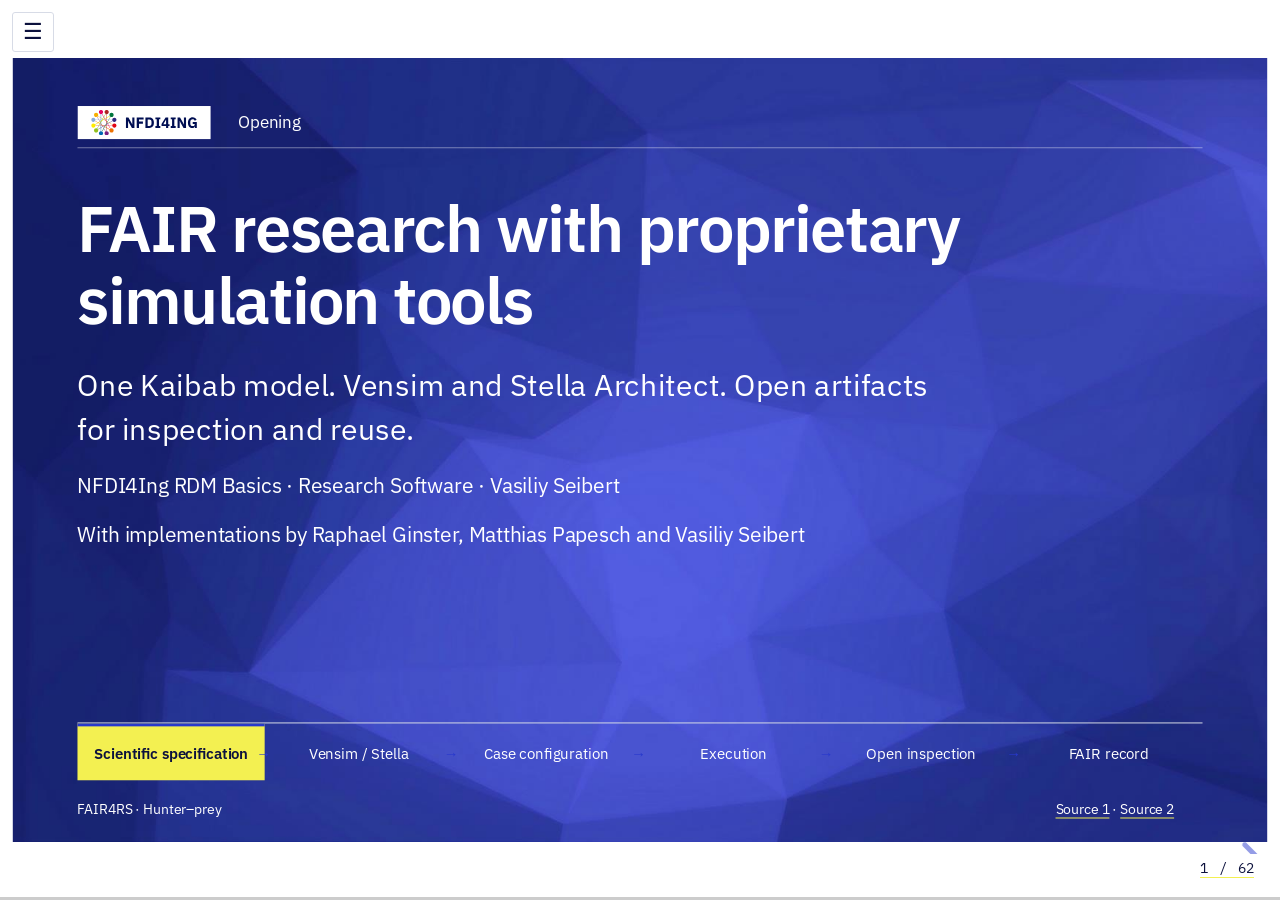
==== docs/slides/index.html @ eaa529e0 "feat: add FAIR4RS lecture and reproducible hunter-prey workflows" ====
<!doctype html><html lang="en"><head><meta charset="utf-8"><meta name="viewport" content="width=device-width, initial-scale=1"><meta name="description" content="FAIR4RS around a shared Kaibab model implemented in Vensim and Stella Architect"><title>FAIR4RS · Vensim, Stella and open research artifacts</title><link rel="stylesheet" href="vendor/reveal/dist/reset.css"><link rel="stylesheet" href="vendor/reveal/dist/reveal.css"><link rel="stylesheet" href="css/nfdi4ing-theme.css"><link rel="stylesheet" href="css/slides.css"><link rel="stylesheet" href="css/hunter-prey.css"></head><body><button id="agenda-toggle" aria-label="Open agenda (M)" aria-haspopup="dialog">☰</button><dialog id="lecture-agenda" aria-labelledby="agenda-title"><div class="agenda-head"><h2 id="agenda-title">Lecture agenda</h2><button id="agenda-close" aria-label="Close agenda">×</button></div><nav aria-label="Slides"></nav><p>M: agenda · Esc: close · O: overview · S: speaker notes</p></dialog><div class="reveal"><div class="slides"><section id="title" class="cover-page" data-group="Opening"><header><img src="assets/logos/nfdi4ing-logo.svg" alt="NFDI4Ing"><span>Opening</span><span class="principle"></span></header><h1>FAIR research with proprietary simulation tools</h1><div class="slide-body"><p>One Kaibab model. Vensim and Stella Architect. Open artifacts for inspection and reuse.</p><p>NFDI4Ing RDM Basics · Research Software · Vasiliy Seibert</p><p>With implementations by Raphael Ginster, Matthias Papesch and Vasiliy Seibert</p></div><ol class="workflow" aria-label="Research workflow"><li class="active" aria-current="step">Scientific specification</li><li>Vensim / Stella</li><li>Case configuration</li><li>Execution</li><li>Open inspection</li><li>FAIR record</li></ol><footer><span>FAIR4RS · Hunter–prey</span><span><a href="https://github.com/FAIR-systemDynamics/fair-hunter-prey-simulation">Source 1</a> · <a href="https://pressbooks.lib.jmu.edu/sdlearningguide/">Source 2</a></span></footer><aside class="notes">90-minute lecture. Model source: Deaton and MacDonald, System Dynamics Learning Guide (2025). Model-derived material is CC BY-NC-SA 4.0. Vendor applications remain proprietary.<br><a href="https://github.com/FAIR-systemDynamics/fair-hunter-prey-simulation">Source 1</a> · <a href="https://pressbooks.lib.jmu.edu/sdlearningguide/">Source 2</a></aside></section><section id="recap" class="content" data-group="Opening"><header><img src="assets/logos/nfdi4ing-logo.svg" alt="NFDI4Ing"><span>Opening</span><span class="principle"></span></header><h1>Research data and research software</h1><div class="slide-body"><div class="two-col"><div><ul><li><strong>Motivation:</strong> FAIR principles, identifiers and credit.</li><li><strong>Planning:</strong> a management plan in RDMO.</li><li><strong>Metadata:</strong> shared meanings and documented relationships.</li></ul></div><div><p>Today we follow the software and artifacts that produce the data, including the dependencies needed to interpret and rerun them.</p></div></div></div><ol class="workflow" aria-label="Research workflow"><li class="active" aria-current="step">Scientific specification</li><li>Vensim / Stella</li><li>Case configuration</li><li>Execution</li><li>Open inspection</li><li>FAIR record</li></ol><footer><span>FAIR4RS · Hunter–prey</span><span><a href="https://doi.org/10.15497/RDA00068">Source 1</a></span></footer><aside class="notes">Research data and research software. Relate this point to the highlighted stage of the shared workflow.<br><a href="https://doi.org/10.15497/RDA00068">Source 1</a></aside></section><section id="agenda" class="content" data-group="Opening"><header><img src="assets/logos/nfdi4ing-logo.svg" alt="NFDI4Ing"><span>Opening</span><span class="principle"></span></header><h1>Today’s route through the example</h1><div class="slide-body"><table class="compare"><thead><tr><th>Minutes</th><th>Activity</th></tr></thead><tbody><tr><td>0–10</td><td>Shared model, two tools, two cases</td></tr><tr><td>10–24</td><td>Findable and Accessible</td></tr><tr><td>24–34</td><td>Practical 1: discover and inspect metadata</td></tr><tr><td>34–47</td><td>Interoperable</td></tr><tr><td>47–59</td><td>Practical 2: inspect exports, then execute with PySD</td></tr><tr><td>59–73</td><td>Reusable</td></tr><tr><td>73–85</td><td>Practical 3: package an actual run</td></tr><tr><td>85–90</td><td>Checklist and discussion</td></tr></tbody></table></div><ol class="workflow" aria-label="Research workflow"><li class="active" aria-current="step">Scientific specification</li><li>Vensim / Stella</li><li>Case configuration</li><li>Execution</li><li>Open inspection</li><li>FAIR record</li></ol><footer><span>FAIR4RS · Hunter–prey</span><span></span></footer><aside class="notes">Optional appendix provides file-level demonstrations. Shorten appendix discussion, not the hands-on instructions, to stay within 90 minutes.<br></aside></section><section id="why-fair" class="content" data-group="Opening"><header><img src="assets/logos/nfdi4ing-logo.svg" alt="NFDI4Ing"><span>Opening</span><span class="principle"></span></header><h1>What a future collaborator needs</h1><div class="slide-body"><div class="two-col"><div><ul><li>Find the exact model and case.</li><li>Understand access and licensing.</li><li>Inspect the evidence without your desktop application.</li><li>Know what was executed and what was only documented.</li></ul></div><div><p>FAIR practices apply to the research artifacts around Vensim and Stella. They do not change the proprietary licenses of the applications.</p></div></div></div><ol class="workflow" aria-label="Research workflow"><li class="active" aria-current="step">Scientific specification</li><li>Vensim / Stella</li><li>Case configuration</li><li>Execution</li><li>Open inspection</li><li>FAIR record</li></ol><footer><span>FAIR4RS · Hunter–prey</span><span><a href="https://doi.org/10.15497/RDA00068">Source 1</a></span></footer><aside class="notes">What a future collaborator needs. Relate this point to the highlighted stage of the shared workflow.<br><a href="https://doi.org/10.15497/RDA00068">Source 1</a></aside></section><section id="shared-specification" class="content" data-group="Opening"><header><img src="assets/logos/nfdi4ing-logo.svg" alt="NFDI4Ing"><span>Opening</span><span class="principle"></span></header><h1>The scientific specification comes first</h1><div class="slide-body"><div class="two-col"><div><p>The literature defines an ecosystem of <strong>deer, predators and forage</strong>. Equations, lookup functions, units and initial conditions describe the scientific problem.</p></div><div><figure><a class="screenshot-link" href="assets/evidence/semantic-model.jpg" target="_blank" rel="noopener" aria-label="Open full-size screenshot: Existing semantic overview linking literature, equations and implementations"><img src="assets/evidence/semantic-model.jpg" alt="Existing semantic overview linking literature, equations and implementations"></a><figcaption>The existing semantic model connects the specification to both native implementations. <a href="assets/evidence/semantic-model.jpg" target="_blank" rel="noopener">Open full-size image ↗</a></figcaption></figure></div></div></div><ol class="workflow" aria-label="Research workflow"><li class="active" aria-current="step">Scientific specification</li><li>Vensim / Stella</li><li>Case configuration</li><li>Execution</li><li>Open inspection</li><li>FAIR record</li></ol><footer><span>FAIR4RS · Hunter–prey</span><span><a href="https://fair-systemdynamics.github.io/fair-hunter-prey-simulation/#overview">Source 1</a> · <a href="https://pressbooks.lib.jmu.edu/sdlearningguide/">Source 2</a></span></footer><aside class="notes">Tool-agnostic means shared scientific meaning. It does not imply identical serialization, software behavior or numerical trajectories.<br><a href="https://fair-systemdynamics.github.io/fair-hunter-prey-simulation/#overview">Source 1</a> · <a href="https://pressbooks.lib.jmu.edu/sdlearningguide/">Source 2</a></aside></section><section id="shared-use-cases" class="content" data-group="Opening"><header><img src="assets/logos/nfdi4ing-logo.svg" alt="NFDI4Ing"><span>Opening</span><span class="principle"></span></header><h1>The same use cases, different tools</h1><div class="slide-body"><table class="compare"><thead><tr><th>Use case</th><th>Vensim implementation</th><th>Stella Architect implementation</th></tr></thead><tbody><tr><td>Define and edit</td><td>Equations and sketch in .mdl</td><td>Equations and views in .stmx</td></tr><tr><td>View and document</td><td>Native views; exported HTML/SVG</td><td>Native views; exported equations, PDF/SVG</td></tr><tr><td>Configure</td><td>External .cin, CSV and workbook</td><td>Parameter, lookup and historical CSVs</td></tr><tr><td>Execute</td><td>Native Vensim engine</td><td>Native Stella engine</td></tr><tr><td>Export and share</td><td>Source, documentation, result CSV</td><td>Source, documentation, result CSV</td></tr></tbody></table></div><ol class="workflow" aria-label="Research workflow"><li>Scientific specification</li><li class="active" aria-current="step">Vensim / Stella</li><li>Case configuration</li><li>Execution</li><li>Open inspection</li><li>FAIR record</li></ol><footer><span>FAIR4RS · Hunter–prey</span><span><a href="https://github.com/FAIR-systemDynamics/fair-hunter-prey-simulation/blob/__REVISION__/models/kaibab_ecosystem_model.mdl">Source 1</a> · <a href="https://github.com/FAIR-systemDynamics/fair-hunter-prey-simulation/blob/__REVISION__/examples/stella-source/models/kaibab_ecosystem_model.stmx">Source 2</a></span></footer><aside class="notes">Comments and model documentation belong to the define/document workflow. Viewing exported diagrams does not require a vendor editor. Native authoring and execution use the respective vendor tools.<br><a href="https://github.com/FAIR-systemDynamics/fair-hunter-prey-simulation/blob/__REVISION__/models/kaibab_ecosystem_model.mdl">Source 1</a> · <a href="https://github.com/FAIR-systemDynamics/fair-hunter-prey-simulation/blob/__REVISION__/examples/stella-source/models/kaibab_ecosystem_model.stmx">Source 2</a></aside></section><section id="artifacts-access" class="content" data-group="Opening"><header><img src="assets/logos/nfdi4ing-logo.svg" alt="NFDI4Ing"><span>Opening</span><span class="principle"></span></header><h1>A source file, a result, or a bundle?</h1><div class="slide-body"><table class="compare"><thead><tr><th>Artifact</th><th>What it carries</th><th>Access boundary</th></tr></thead><tbody><tr><td>.mdl / .stmx</td><td>Editable model declarations; .stmx is XML/XMILE</td><td>Readable source, tool-specific semantics</td></tr><tr><td>CSV / HTML / SVG / PDF</td><td>Exported values or documentation</td><td>Open inspection in appropriate readers</td></tr><tr><td>.vpmx</td><td>Vensim packaged model</td><td>Vendor runtime; an export option, absent here</td></tr><tr><td>ZIP / .stmz</td><td>Stella bundled model and supporting files</td><td>Container only; an export option, absent here</td></tr></tbody></table></div><ol class="workflow" aria-label="Research workflow"><li>Scientific specification</li><li class="active" aria-current="step">Vensim / Stella</li><li>Case configuration</li><li>Execution</li><li>Open inspection</li><li>FAIR record</li></ol><footer><span>FAIR4RS · Hunter–prey</span><span><a href="https://vensim.com/vensim-applications/">Source 1</a> · <a href="https://ssl.iseesystems.com/resources/help/v4/Content/08-Reference/03-Menus/File_menu.htm">Source 2</a></span></footer><aside class="notes">Do not equate a ZIP archive with an interoperable model or reproducible run. Proprietary does not always mean paid access: vendor readers/players may offer free viewing or execution with restrictions.<br><a href="https://vensim.com/vensim-applications/">Source 1</a> · <a href="https://ssl.iseesystems.com/resources/help/v4/Content/08-Reference/03-Menus/File_menu.htm">Source 2</a></aside></section><section id="two-cases" class="content" data-group="Opening"><header><img src="assets/logos/nfdi4ing-logo.svg" alt="NFDI4Ing"><span>Opening</span><span class="principle"></span></header><h1>Case 2 changes four parameters</h1><div class="slide-body"><table class="compare"><thead><tr><th>Parameter</th><th>Case 1</th><th>Case 2</th></tr></thead><tbody><tr><td>Annual kills per predator</td><td>40</td><td>20</td></tr><tr><td>Carrying-capacity horizon</td><td>2 years</td><td>4 years</td></tr><tr><td>Desired consumption per deer</td><td>0.75 t/(deer·year)</td><td>0.5 t/(deer·year)</td></tr><tr><td>Predator removal fraction</td><td>0/year</td><td>0.2/year</td></tr></tbody></table><p>The outcome is not an isolated predator-removal effect.</p><p class="case-files">Vensim: <strong>basic_parameters.cin</strong> + initial-stock workbook; add <strong>case2.cin</strong>.<br>Stella: <strong>…parameters_stella_scenario1.csv</strong> / <strong>…scenario2.csv</strong>.</p></div><ol class="workflow" aria-label="Research workflow"><li>Scientific specification</li><li>Vensim / Stella</li><li class="active" aria-current="step">Case configuration</li><li>Execution</li><li>Open inspection</li><li>FAIR record</li></ol><footer><span>FAIR4RS · Hunter–prey</span><span><a href="https://github.com/FAIR-systemDynamics/fair-hunter-prey-simulation/blob/__REVISION__/models/config/scenarios/case2.cin">Source 1</a> · <a href="https://github.com/FAIR-systemDynamics/fair-hunter-prey-simulation/blob/__REVISION__/examples/stella-source/models/config/parameters/kaibab_ecosystem_parameters_stella_scenario2.csv">Source 2</a></span></footer><aside class="notes">Case 2 changes four parameters. Relate this point to the highlighted stage of the shared workflow.<br><a href="https://github.com/FAIR-systemDynamics/fair-hunter-prey-simulation/blob/__REVISION__/models/config/scenarios/case2.cin">Source 1</a> · <a href="https://github.com/FAIR-systemDynamics/fair-hunter-prey-simulation/blob/__REVISION__/examples/stella-source/models/config/parameters/kaibab_ecosystem_parameters_stella_scenario2.csv">Source 2</a></aside></section><section id="open-workflows" class="content" data-group="Opening"><header><img src="assets/logos/nfdi4ing-logo.svg" alt="NFDI4Ing"><span>Opening</span><span class="principle"></span></header><h1>Two open Python workflows</h1><div class="slide-body"><div class="two-col"><div><p><strong>Inspect saved exports</strong></p><ul><li>Read existing Vensim and Stella CSVs.</li><li>Use pandas and Matplotlib for tables and figures.</li><li>No simulation or proprietary application is executed.</li></ul></div><div><p><strong>Run an implementation with PySD</strong></p><ul><li>Translate a copy of .mdl or .stmx.</li><li>Apply the existing numerical adapters.</li><li>Compare the new run with its own tool’s reference.</li></ul></div></div></div><ol class="workflow" aria-label="Research workflow"><li>Scientific specification</li><li>Vensim / Stella</li><li>Case configuration</li><li>Execution</li><li class="active" aria-current="step">Open inspection</li><li>FAIR record</li></ol><footer><span>FAIR4RS · Hunter–prey</span><span><a href="https://github.com/FAIR-systemDynamics/fair-hunter-prey-simulation/blob/__REVISION__/docs/pysd_integration.md">Source 1</a> · <a href="https://pysd.readthedocs.io/en/latest/">Source 2</a></span></footer><aside class="notes">CSV inspection is not performed by PySD. PySD is the independent simulation route. Both are useful interoperability examples, with different evidential claims.<br><a href="https://github.com/FAIR-systemDynamics/fair-hunter-prey-simulation/blob/__REVISION__/docs/pysd_integration.md">Source 1</a> · <a href="https://pysd.readthedocs.io/en/latest/">Source 2</a></aside></section><section id="findable-accessible" class="chapter-page" data-group="Findable & Accessible"><header><img src="assets/logos/nfdi4ing-logo.svg" alt="NFDI4Ing"><span>Findable & Accessible</span><span class="principle">F · A</span></header><h1>Findable & Accessible</h1><div class="slide-body"><p>Shared scientific specification. Different implementations. Evidence that travels with the research.</p></div><ol class="workflow" aria-label="Research workflow"><li>Scientific specification</li><li>Vensim / Stella</li><li>Case configuration</li><li>Execution</li><li>Open inspection</li><li class="active" aria-current="step">FAIR record</li></ol><footer><span>FAIR4RS · Hunter–prey</span><span></span></footer><aside class="notes">Findable &amp; Accessible. Relate this point to the highlighted stage of the shared workflow.<br></aside></section><section id="f1" class="content" data-group="Findable & Accessible"><header><img src="assets/logos/nfdi4ing-logo.svg" alt="NFDI4Ing"><span>Findable & Accessible</span><span class="principle">F1 · F1.1 · F1.2</span></header><h1>F1: identify the research object</h1><div class="slide-body"><div class="two-col"><div><p>Assign persistent identifiers to software. Distinguish components and versions when they represent different research objects.</p></div><div><ul><li>Scientific specification and literature.</li><li>Vensim / Stella implementation files.</li><li>Case configuration and recorded execution.</li><li>A released software snapshot.</li></ul></div></div></div><ol class="workflow" aria-label="Research workflow"><li>Scientific specification</li><li>Vensim / Stella</li><li>Case configuration</li><li>Execution</li><li>Open inspection</li><li class="active" aria-current="step">FAIR record</li></ol><footer><span>FAIR4RS · Hunter–prey</span><span><a href="https://doi.org/10.15497/RDA00068">Source 1</a></span></footer><aside class="notes">F1: identify the research object. Relate this point to the highlighted stage of the shared workflow.<br><a href="https://doi.org/10.15497/RDA00068">Source 1</a></aside></section><section id="zenodo-webhook" class="content" data-group="Findable & Accessible"><header><img src="assets/logos/nfdi4ing-logo.svg" alt="NFDI4Ing"><span>Findable & Accessible</span><span class="principle">F1</span></header><h1>A release can trigger a Zenodo deposit</h1><div class="slide-body"><table class="compare"><thead><tr><th>Step</th><th>Action</th><th>This repository</th></tr></thead><tbody><tr><td>Prepare</td><td>Review authors, licenses and release metadata</td><td>Prepared in .zenodo.json</td></tr><tr><td>Connect</td><td>Enable the repository in Zenodo GitHub settings</td><td>Not activated</td></tr><tr><td>Release</td><td>Publish an approved GitHub release</td><td>Not performed</td></tr><tr><td>Verify</td><td>Check ingestion and record the issued DOIs</td><td>Pending</td></tr></tbody></table></div><ol class="workflow" aria-label="Research workflow"><li>Scientific specification</li><li>Vensim / Stella</li><li>Case configuration</li><li>Execution</li><li>Open inspection</li><li class="active" aria-current="step">FAIR record</li></ol><footer><span>FAIR4RS · Hunter–prey</span><span><a href="https://help.zenodo.org/docs/github/enable-repository/">Source 1</a> · <a href="https://github.com/FAIR-systemDynamics/fair-hunter-prey-simulation/blob/__REVISION__/docs/fair/release.md">Source 2</a></span></footer><aside class="notes">The awesome-sim reference has an active release webhook. This repository has no published DOI in this teaching addition. Do not create a release during the exercise.<br><a href="https://help.zenodo.org/docs/github/enable-repository/">Source 1</a> · <a href="https://github.com/FAIR-systemDynamics/fair-hunter-prey-simulation/blob/__REVISION__/docs/fair/release.md">Source 2</a></aside></section><section id="version-identifiers" class="content" data-group="Findable & Accessible"><header><img src="assets/logos/nfdi4ing-logo.svg" alt="NFDI4Ing"><span>Findable & Accessible</span><span class="principle">F1.1 · F1.2</span></header><h1>Project identity and version identity</h1><div class="slide-body"><div class="two-col"><div><p><strong>Concept DOI</strong> identifies the project across deposited versions.</p><p><strong>Version DOI</strong> identifies a particular deposited snapshot.</p></div><div><p>Before publication, record the full Git revision used for the run. A branch name moves; a commit identifies a specific source state.</p><div class="artefact"><div class="file-head">Execution identity</div><pre><code>model implementation + case + source revision
+ execution environment + generated output hashes</code></pre></div></div></div></div><ol class="workflow" aria-label="Research workflow"><li>Scientific specification</li><li>Vensim / Stella</li><li>Case configuration</li><li>Execution</li><li>Open inspection</li><li class="active" aria-current="step">FAIR record</li></ol><footer><span>FAIR4RS · Hunter–prey</span><span><a href="https://github.com/FAIR-systemDynamics/fair-hunter-prey-simulation/blob/__REVISION__/CHANGELOG.md">Source 1</a></span></footer><aside class="notes">Existing v0.1-scaffold through v0.6-verification are teaching milestones, not evidence of Zenodo deposits. No DOI values are invented.<br><a href="https://github.com/FAIR-systemDynamics/fair-hunter-prey-simulation/blob/__REVISION__/CHANGELOG.md">Source 1</a></aside></section><section id="metadata-principles" class="content" data-group="Findable & Accessible"><header><img src="assets/logos/nfdi4ing-logo.svg" alt="NFDI4Ing"><span>Findable & Accessible</span><span class="principle">F2 · F3 · F4</span></header><h1>F2–F4: metadata that points to evidence</h1><div class="slide-body"><ul><li><strong>F2:</strong> describe the software richly enough to evaluate it.</li><li><strong>F3:</strong> include the identifiers of the described objects.</li><li><strong>F4:</strong> make metadata FAIR, searchable and indexable.</li><li>CFF and CodeMeta describe the repository. The semantic graph connects models, files, parameters and activities.</li></ul></div><ol class="workflow" aria-label="Research workflow"><li class="active" aria-current="step">Scientific specification</li><li>Vensim / Stella</li><li>Case configuration</li><li>Execution</li><li>Open inspection</li><li>FAIR record</li></ol><footer><span>FAIR4RS · Hunter–prey</span><span><a href="https://doi.org/10.15497/RDA00068">Source 1</a> · <a href="https://github.com/FAIR-systemDynamics/fair-hunter-prey-simulation/blob/__REVISION__/CITATION.cff">Source 2</a> · <a href="https://github.com/FAIR-systemDynamics/fair-hunter-prey-simulation/blob/__REVISION__/codemeta.json">Source 3</a></span></footer><aside class="notes">F2–F4: metadata that points to evidence. Relate this point to the highlighted stage of the shared workflow.<br><a href="https://doi.org/10.15497/RDA00068">Source 1</a> · <a href="https://github.com/FAIR-systemDynamics/fair-hunter-prey-simulation/blob/__REVISION__/CITATION.cff">Source 2</a> · <a href="https://github.com/FAIR-systemDynamics/fair-hunter-prey-simulation/blob/__REVISION__/codemeta.json">Source 3</a></aside></section><section id="citation-codemeta" class="content" data-group="Findable & Accessible"><header><img src="assets/logos/nfdi4ing-logo.svg" alt="NFDI4Ing"><span>Findable & Accessible</span><span class="principle">F2 · F3</span></header><h1>Citation metadata and software metadata</h1><div class="slide-body"><div class="two-col"><div><div class="artefact"><div class="file-head">CITATION.cff · excerpt</div><pre><code>cff-version: 1.2.0
type: software
version: 0.7.0.dev0
authors:
  - family-names: Ginster
    given-names: Raphael
  - family-names: Papesch
    given-names: Matthias
  - family-names: Seibert
    given-names: Vasiliy</code></pre></div></div><div><div class="artefact"><div class="file-head">codemeta.json · excerpt</div><pre><code>&quot;@type&quot;: &quot;SoftwareSourceCode&quot;,
&quot;name&quot;: &quot;fair-hunter-prey-simulation&quot;,
&quot;version&quot;: &quot;0.7.0.dev0&quot;,
&quot;programmingLanguage&quot;: &quot;Python&quot;,
&quot;runtimePlatform&quot;: [
  &quot;Python 3.12&quot;, &quot;Python 3.13&quot;
]</code></pre></div></div></div></div><ol class="workflow" aria-label="Research workflow"><li class="active" aria-current="step">Scientific specification</li><li>Vensim / Stella</li><li>Case configuration</li><li>Execution</li><li>Open inspection</li><li>FAIR record</li></ol><footer><span>FAIR4RS · Hunter–prey</span><span><a href="https://github.com/FAIR-systemDynamics/fair-hunter-prey-simulation/blob/__REVISION__/CITATION.cff">Source 1</a> · <a href="https://github.com/FAIR-systemDynamics/fair-hunter-prey-simulation/blob/__REVISION__/codemeta.json">Source 2</a></span></footer><aside class="notes">Follow the file links for complete metadata, known ORCIDs and original-model references. Development version is not a published release. Do not guess missing personal identifiers.<br><a href="https://github.com/FAIR-systemDynamics/fair-hunter-prey-simulation/blob/__REVISION__/CITATION.cff">Source 1</a> · <a href="https://github.com/FAIR-systemDynamics/fair-hunter-prey-simulation/blob/__REVISION__/codemeta.json">Source 2</a></aside></section><section id="access-protocols" class="content" data-group="Findable & Accessible"><header><img src="assets/logos/nfdi4ing-logo.svg" alt="NFDI4Ing"><span>Findable & Accessible</span><span class="principle">A1 · A1.1</span></header><h1>A1: retrieve the described artifact</h1><div class="slide-body"><div class="two-col"><div><p>Standard protocols make files retrievable. The next question is whether a reader has the software and permissions needed to use them.</p></div><div><ul><li>HTTPS: repository sources and documentation.</li><li>Git: history and exact revisions.</li><li>pip: the packaged Python execution route.</li><li>CSV: inspection without the native simulator.</li></ul></div></div></div><ol class="workflow" aria-label="Research workflow"><li>Scientific specification</li><li class="active" aria-current="step">Vensim / Stella</li><li>Case configuration</li><li>Execution</li><li>Open inspection</li><li>FAIR record</li></ol><footer><span>FAIR4RS · Hunter–prey</span><span><a href="https://doi.org/10.15497/RDA00068">Source 1</a></span></footer><aside class="notes">A1: retrieve the described artifact. Relate this point to the highlighted stage of the shared workflow.<br><a href="https://doi.org/10.15497/RDA00068">Source 1</a></aside></section><section id="retrieve-install" class="content" data-group="Findable & Accessible"><header><img src="assets/logos/nfdi4ing-logo.svg" alt="NFDI4Ing"><span>Findable & Accessible</span><span class="principle">A1 · A1.1</span></header><h1>Retrieve source or install a pinned snapshot</h1><div class="slide-body"><div class="artefact"><div class="file-head">Terminal · Python 3.12 or 3.13</div><pre><code>git clone https://github.com/FAIR-systemDynamics/fair-hunter-prey-simulation

python -m pip install \
  &quot;fair-hunter-prey[teaching] @ git+https://github.com/FAIR-systemDynamics/fair-hunter-prey-simulation@__REVISION__&quot;</code></pre></div><p>The installed package contains both source implementations and their required inputs. It executes them through PySD.</p></div><ol class="workflow" aria-label="Research workflow"><li>Scientific specification</li><li class="active" aria-current="step">Vensim / Stella</li><li>Case configuration</li><li>Execution</li><li>Open inspection</li><li>FAIR record</li></ol><footer><span>FAIR4RS · Hunter–prey</span><span><a href="https://github.com/FAIR-systemDynamics/fair-hunter-prey-simulation/blob/__REVISION__/pyproject.toml">Source 1</a></span></footer><aside class="notes">Retrieve source or install a pinned snapshot. Relate this point to the highlighted stage of the shared workflow.<br><a href="https://github.com/FAIR-systemDynamics/fair-hunter-prey-simulation/blob/__REVISION__/pyproject.toml">Source 1</a></aside></section><section id="authentication" class="content" data-group="Findable & Accessible"><header><img src="assets/logos/nfdi4ing-logo.svg" alt="NFDI4Ing"><span>Findable & Accessible</span><span class="principle">A1.2</span></header><h1>A1.2: authentication where needed</h1><div class="slide-body"><ul><li>Read public sources and saved results without a GitHub account.</li><li>Sign in to a hosted Jupyter service to use your own workspace.</li><li>Use authenticated access for contributions and release administration.</li><li>Document native application access separately from access to research artifacts.</li></ul></div><ol class="workflow" aria-label="Research workflow"><li class="active" aria-current="step">Scientific specification</li><li>Vensim / Stella</li><li>Case configuration</li><li>Execution</li><li>Open inspection</li><li>FAIR record</li></ol><footer><span>FAIR4RS · Hunter–prey</span><span><a href="https://doi.org/10.15497/RDA00068">Source 1</a></span></footer><aside class="notes">A1.2: authentication where needed. Relate this point to the highlighted stage of the shared workflow.<br><a href="https://doi.org/10.15497/RDA00068">Source 1</a></aside></section><section id="access-boundaries" class="content" data-group="Findable & Accessible"><header><img src="assets/logos/nfdi4ing-logo.svg" alt="NFDI4Ing"><span>Findable & Accessible</span><span class="principle">A1.2</span></header><h1>Access is different for each use case</h1><div class="slide-body"><table class="compare"><thead><tr><th>Use case</th><th>Requirement</th></tr></thead><tbody><tr><td>Read equations / metadata</td><td>Text or web reader</td></tr><tr><td>Inspect exported tables / diagrams</td><td>CSV reader, browser or Python</td></tr><tr><td>Edit in a native graphical environment</td><td>Appropriate Vensim or Stella application</td></tr><tr><td>Run a native packaged model</td><td>Vensim Model Reader / isee Player; compatible models and terms</td></tr><tr><td>Run this supported model through Python</td><td>PySD plus this repository’s tested adapters</td></tr></tbody></table></div><ol class="workflow" aria-label="Research workflow"><li>Scientific specification</li><li class="active" aria-current="step">Vensim / Stella</li><li>Case configuration</li><li>Execution</li><li>Open inspection</li><li>FAIR record</li></ol><footer><span>FAIR4RS · Hunter–prey</span><span><a href="https://vensim.com/vensim-applications/">Source 1</a> · <a href="https://www.iseesystems.com/resources/help/v4/Content/Welcome.htm">Source 2</a> · <a href="https://pysd.readthedocs.io/en/latest/">Source 3</a></span></footer><aside class="notes">Proprietary does not always mean paid. Vensim Model Reader and isee Player are vendor-documented free runtime options with restricted authoring. Compatibility with this snapshot was not tested in either native application.<br><a href="https://vensim.com/vensim-applications/">Source 1</a> · <a href="https://www.iseesystems.com/resources/help/v4/Content/Welcome.htm">Source 2</a> · <a href="https://pysd.readthedocs.io/en/latest/">Source 3</a></aside></section><section id="persistent-metadata" class="content" data-group="Findable & Accessible"><header><img src="assets/logos/nfdi4ing-logo.svg" alt="NFDI4Ing"><span>Findable & Accessible</span><span class="principle">A2</span></header><h1>A2: preserve the record of the research</h1><div class="slide-body"><div class="two-col"><div><p>Metadata should remain accessible even if the software becomes unavailable.</p></div><div><ul><li>Archive source snapshots and their attribution.</li><li>Preserve the scientific inputs and software environment.</li><li>State which artifacts require vendor software.</li><li>Keep identifier and archival claims tied to observed records.</li></ul></div></div></div><ol class="workflow" aria-label="Research workflow"><li>Scientific specification</li><li>Vensim / Stella</li><li>Case configuration</li><li>Execution</li><li>Open inspection</li><li class="active" aria-current="step">FAIR record</li></ol><footer><span>FAIR4RS · Hunter–prey</span><span><a href="https://doi.org/10.15497/RDA00068">Source 1</a></span></footer><aside class="notes">A2: preserve the record of the research. Relate this point to the highlighted stage of the shared workflow.<br><a href="https://doi.org/10.15497/RDA00068">Source 1</a></aside></section><section id="archives" class="content" data-group="Findable & Accessible"><header><img src="assets/logos/nfdi4ing-logo.svg" alt="NFDI4Ing"><span>Findable & Accessible</span><span class="principle">A2</span></header><h1>Zenodo and Software Heritage</h1><div class="slide-body"><table class="compare"><thead><tr><th>Service</th><th>Role</th><th>Evidence needed</th></tr></thead><tbody><tr><td>Zenodo</td><td>Deposit plus persistent metadata and DOI</td><td>Verified concept/version records</td></tr><tr><td>Software Heritage</td><td>Content-addressed source preservation</td><td>Verified archived object and SWHID</td></tr><tr><td>GitHub</td><td>Collaboration and current source history</td><td>Repository URL and full commit</td></tr></tbody></table><p>For hunter–prey, external deposits and archive ingestion remain unverified. The release checklist records the next steps.</p></div><ol class="workflow" aria-label="Research workflow"><li>Scientific specification</li><li>Vensim / Stella</li><li>Case configuration</li><li>Execution</li><li>Open inspection</li><li class="active" aria-current="step">FAIR record</li></ol><footer><span>FAIR4RS · Hunter–prey</span><span><a href="https://archive.softwareheritage.org/">Source 1</a> · <a href="https://github.com/FAIR-systemDynamics/fair-hunter-prey-simulation/blob/__REVISION__/docs/fair/release.md">Source 2</a></span></footer><aside class="notes">Zenodo and Software Heritage. Relate this point to the highlighted stage of the shared workflow.<br><a href="https://archive.softwareheritage.org/">Source 1</a> · <a href="https://github.com/FAIR-systemDynamics/fair-hunter-prey-simulation/blob/__REVISION__/docs/fair/release.md">Source 2</a></aside></section><section id="fa-recap" class="content" data-group="Findable & Accessible"><header><img src="assets/logos/nfdi4ing-logo.svg" alt="NFDI4Ing"><span>Findable & Accessible</span><span class="principle">F · A</span></header><h1>Findable and accessible evidence</h1><div class="slide-body"><ul><li>Identify which model, implementation, case and version you mean.</li><li>Describe them using machine-readable metadata and qualified links.</li><li>Make artifacts retrievable and explain the tools needed to use them.</li><li>Separate prepared publication steps from completed deposits.</li></ul></div><ol class="workflow" aria-label="Research workflow"><li>Scientific specification</li><li>Vensim / Stella</li><li>Case configuration</li><li>Execution</li><li>Open inspection</li><li class="active" aria-current="step">FAIR record</li></ol><footer><span>FAIR4RS · Hunter–prey</span><span></span></footer><aside class="notes">Findable and accessible evidence. Relate this point to the highlighted stage of the shared workflow.<br></aside></section><section id="practical1" class="chapter-page" data-group="Practical 1"><header><img src="assets/logos/nfdi4ing-logo.svg" alt="NFDI4Ing"><span>Practical 1</span><span class="principle">F · A</span></header><h1>Practical 1: discover the model</h1><div class="slide-body"><p>Shared scientific specification. Different implementations. Evidence that travels with the research.</p></div><ol class="workflow" aria-label="Research workflow"><li class="active" aria-current="step">Scientific specification</li><li>Vensim / Stella</li><li>Case configuration</li><li>Execution</li><li>Open inspection</li><li>FAIR record</li></ol><footer><span>FAIR4RS · Hunter–prey</span><span></span></footer><aside class="notes">Practical 1: discover the model. Relate this point to the highlighted stage of the shared workflow.<br></aside></section><section id="discover" class="content" data-group="Practical 1"><header><img src="assets/logos/nfdi4ing-logo.svg" alt="NFDI4Ing"><span>Practical 1</span><span class="principle">F2 · F3 · F4</span></header><h1>Search, inspect, and follow the evidence</h1><div class="slide-body"><ul><li>Open <a href="https://software.nfdi4ing.de/">Betty Research Engine</a> and search for <strong>fair-hunter-prey-simulation</strong> or <strong>system dynamics</strong>.</li><li>Inspect the result source and available metadata. Export results if the service offers it.</li><li>If this repository is absent, record that indexing gap and use the <a href="https://github.com/FAIR-systemDynamics/fair-hunter-prey-simulation">direct repository link</a>.</li><li>Read CFF/CodeMeta. Follow a model source, a case configuration, and the original literature.</li></ul></div><ol class="workflow" aria-label="Research workflow"><li class="active" aria-current="step">Scientific specification</li><li>Vensim / Stella</li><li>Case configuration</li><li>Execution</li><li>Open inspection</li><li>FAIR record</li></ol><footer><span>FAIR4RS · Hunter–prey</span><span><a href="https://software.nfdi4ing.de/">Source 1</a> · <a href="https://github.com/FAIR-systemDynamics/fair-hunter-prey-simulation">Source 2</a></span></footer><aside class="notes">10 minutes. On 2026-10-09 the anonymous exact-name search returned no repositories and offered GitHub sign-in for broader results; authenticated enrichment was not tested. Service access or ranking can change. Do not promise a hit, citation count or ranking. Saved screenshots and direct artifact links support the exercise when the service is unavailable.<br><a href="https://software.nfdi4ing.de/">Source 1</a> · <a href="https://github.com/FAIR-systemDynamics/fair-hunter-prey-simulation">Source 2</a></aside></section><section id="discovery-reflection" class="content" data-group="Practical 1"><header><img src="assets/logos/nfdi4ing-logo.svg" alt="NFDI4Ing"><span>Practical 1</span><span class="principle">F · A</span></header><h1>What could you identify without asking the authors?</h1><div class="slide-body"><div class="two-col"><div><ul><li>Which implementation and case?</li><li>Who receives credit?</li><li>What can you inspect immediately?</li></ul></div><div><p>A missing search result is evidence about discovery, not proof that a model is scientifically invalid. Metadata supports indexing; it does not guarantee a search position.</p></div></div></div><ol class="workflow" aria-label="Research workflow"><li class="active" aria-current="step">Scientific specification</li><li>Vensim / Stella</li><li>Case configuration</li><li>Execution</li><li>Open inspection</li><li>FAIR record</li></ol><footer><span>FAIR4RS · Hunter–prey</span><span></span></footer><aside class="notes">What could you identify without asking the authors?. Relate this point to the highlighted stage of the shared workflow.<br></aside></section><section id="interoperable" class="chapter-page" data-group="Interoperable"><header><img src="assets/logos/nfdi4ing-logo.svg" alt="NFDI4Ing"><span>Interoperable</span><span class="principle">I</span></header><h1>Interoperable</h1><div class="slide-body"><p>Shared scientific specification. Different implementations. Evidence that travels with the research.</p></div><ol class="workflow" aria-label="Research workflow"><li>Scientific specification</li><li>Vensim / Stella</li><li>Case configuration</li><li>Execution</li><li class="active" aria-current="step">Open inspection</li><li>FAIR record</li></ol><footer><span>FAIR4RS · Hunter–prey</span><span></span></footer><aside class="notes">Interoperable. Relate this point to the highlighted stage of the shared workflow.<br></aside></section><section id="i1" class="content" data-group="Interoperable"><header><img src="assets/logos/nfdi4ing-logo.svg" alt="NFDI4Ing"><span>Interoperable</span><span class="principle">I1</span></header><h1>I1: exchange data with explicit meaning</h1><div class="slide-body"><div class="two-col"><div><p>Use domain-relevant formats and preserve what the values mean.</p></div><div><ul><li>Shared quantities: deer, predators and forage.</li><li>Shared scenario meanings: Case 1 and Case 2.</li><li>Different CSV layouts require different readers.</li><li>Time axes, units and numerical methods remain part of the contract.</li></ul></div></div></div><ol class="workflow" aria-label="Research workflow"><li>Scientific specification</li><li>Vensim / Stella</li><li>Case configuration</li><li>Execution</li><li class="active" aria-current="step">Open inspection</li><li>FAIR record</li></ol><footer><span>FAIR4RS · Hunter–prey</span><span><a href="https://doi.org/10.15497/RDA00068">Source 1</a> · <a href="https://github.com/FAIR-systemDynamics/fair-hunter-prey-simulation/blob/__REVISION__/scripts/vensim_csv.py">Source 2</a> · <a href="https://github.com/FAIR-systemDynamics/fair-hunter-prey-simulation/blob/__REVISION__/scripts/stella_csv.py">Source 3</a></span></footer><aside class="notes">I1: exchange data with explicit meaning. Relate this point to the highlighted stage of the shared workflow.<br><a href="https://doi.org/10.15497/RDA00068">Source 1</a> · <a href="https://github.com/FAIR-systemDynamics/fair-hunter-prey-simulation/blob/__REVISION__/scripts/vensim_csv.py">Source 2</a> · <a href="https://github.com/FAIR-systemDynamics/fair-hunter-prey-simulation/blob/__REVISION__/scripts/stella_csv.py">Source 3</a></aside></section><section id="formats" class="content" data-group="Interoperable"><header><img src="assets/logos/nfdi4ing-logo.svg" alt="NFDI4Ing"><span>Interoperable</span><span class="principle">I1</span></header><h1>“CSV” is not a complete data specification</h1><div class="slide-body"><table class="compare"><thead><tr><th>Export</th><th>What the reader must preserve</th></tr></thead><tbody><tr><td>Vensim</td><td>Variable units and potentially several time axes</td></tr><tr><td>Stella trajectory</td><td>Horizontal values, time row and time unit</td></tr><tr><td>Stella final values</td><td>No time row; no invented trajectory</td></tr><tr><td>Stella inputs</td><td>Headerless parameters; lookup x/y rows; locale conventions</td></tr></tbody></table><p>The existing readers make these differences explicit before pandas or Matplotlib receives the data.</p></div><ol class="workflow" aria-label="Research workflow"><li>Scientific specification</li><li>Vensim / Stella</li><li>Case configuration</li><li>Execution</li><li class="active" aria-current="step">Open inspection</li><li>FAIR record</li></ol><footer><span>FAIR4RS · Hunter–prey</span><span><a href="https://github.com/FAIR-systemDynamics/fair-hunter-prey-simulation/blob/__REVISION__/scripts/vensim_csv.py">Source 1</a> · <a href="https://github.com/FAIR-systemDynamics/fair-hunter-prey-simulation/blob/__REVISION__/scripts/stella_csv.py">Source 2</a></span></footer><aside class="notes">“CSV” is not a complete data specification. Relate this point to the highlighted stage of the shared workflow.<br><a href="https://github.com/FAIR-systemDynamics/fair-hunter-prey-simulation/blob/__REVISION__/scripts/vensim_csv.py">Source 1</a> · <a href="https://github.com/FAIR-systemDynamics/fair-hunter-prey-simulation/blob/__REVISION__/scripts/stella_csv.py">Source 2</a></aside></section><section id="api-example" class="content" data-group="Interoperable"><header><img src="assets/logos/nfdi4ing-logo.svg" alt="NFDI4Ing"><span>Interoperable</span><span class="principle">I1</span></header><h1>An explicit interface contract</h1><div class="slide-body"><div class="two-col"><div><div class="artefact"><div class="file-head">Illustrative API sketch · no server deployed</div><pre><code>openapi: 3.1.0
info:
  title: Kaibab inspection API
  version: 0.1.0
paths:
  /results/{implementation}/{case}:
    get:
      summary: Read saved results</code></pre></div></div><div><p>A future service would specify implementation, case, units, time-axis shape and errors. A final-values export cannot satisfy a promised trajectory response.</p><p>The working interfaces here are the Python API, command line and documented CSV readers.</p></div></div></div><ol class="workflow" aria-label="Research workflow"><li>Scientific specification</li><li>Vensim / Stella</li><li>Case configuration</li><li>Execution</li><li class="active" aria-current="step">Open inspection</li><li>FAIR record</li></ol><footer><span>FAIR4RS · Hunter–prey</span><span><a href="https://spec.openapis.org/oas/v3.1.0">Source 1</a></span></footer><aside class="notes">Retains the original OpenAPI teaching topic. This is a design sketch, not an implemented web service.<br><a href="https://spec.openapis.org/oas/v3.1.0">Source 1</a></aside></section><section id="i2" class="content" data-group="Interoperable"><header><img src="assets/logos/nfdi4ing-logo.svg" alt="NFDI4Ing"><span>Interoperable</span><span class="principle">I2</span></header><h1>I2: qualified references to other objects</h1><div class="slide-body"><ul><li>Cite the original literature and its license.</li><li>Link a scientific concept to its vocabulary identifier.</li><li>Connect an implementation variable to the concept it denotes.</li><li>Connect a parameter assignment to the file and field that supplies it.</li></ul></div><ol class="workflow" aria-label="Research workflow"><li>Scientific specification</li><li>Vensim / Stella</li><li class="active" aria-current="step">Case configuration</li><li>Execution</li><li>Open inspection</li><li>FAIR record</li></ol><footer><span>FAIR4RS · Hunter–prey</span><span><a href="https://doi.org/10.15497/RDA00068">Source 1</a> · <a href="https://fair-systemdynamics.github.io/fair-hunter-prey-simulation/#overview">Source 2</a></span></footer><aside class="notes">References to software dependencies are addressed explicitly under R2. The local semantic vocabulary remains a review draft.<br><a href="https://doi.org/10.15497/RDA00068">Source 1</a> · <a href="https://fair-systemdynamics.github.io/fair-hunter-prey-simulation/#overview">Source 2</a></aside></section><section id="qualified-references" class="content" data-group="Interoperable"><header><img src="assets/logos/nfdi4ing-logo.svg" alt="NFDI4Ing"><span>Interoperable</span><span class="principle">I2</span></header><h1>Trace a concept through both implementations</h1><div class="slide-body"><div class="two-col"><div><div class="artefact"><div class="file-head">Vensim · case2.cin</div><pre><code>Fraction Predators Killed per Year = 0.2</code></pre></div></div><div><div class="artefact"><div class="file-head">Stella · parameters_stella_scenario2.csv</div><pre><code>Fraction Predators Killed per Year,0.2</code></pre></div></div></div><p>One scientific concept: annual predator removal fraction (1/year). Case 1 uses 0; Case 2 uses 0.2.</p><p>The execution record hashes the selected configuration and resulting stock data. Stella Case 2’s native evidence remains final values only.</p></div><ol class="workflow" aria-label="Research workflow"><li>Scientific specification</li><li>Vensim / Stella</li><li class="active" aria-current="step">Case configuration</li><li>Execution</li><li>Open inspection</li><li>FAIR record</li></ol><footer><span>FAIR4RS · Hunter–prey</span><span><a href="https://fair-systemdynamics.github.io/fair-hunter-prey-simulation/#workflows/term%2Ffraction-predators-killed-per-year">Source 1</a> · <a href="https://github.com/FAIR-systemDynamics/fair-hunter-prey-simulation/blob/__REVISION__/models/config/scenarios/case2.cin">Source 2</a> · <a href="https://github.com/FAIR-systemDynamics/fair-hunter-prey-simulation/blob/__REVISION__/examples/stella-source/models/config/parameters/kaibab_ecosystem_parameters_stella_scenario2.csv">Source 3</a></span></footer><aside class="notes">Follow the concept link to its semantic identifier and definition. The existing semantic assignment binds the Vensim changes file. The Stella binding shown here is a file-level trace to the unchanged CSV; this lecture does not add Stella assignment triples to the protected semantic graph. New PySD outputs carry provenance for either implementation. No claim is made that the parameter itself appears as a result column.<br><a href="https://fair-systemdynamics.github.io/fair-hunter-prey-simulation/#workflows/term%2Ffraction-predators-killed-per-year">Source 1</a> · <a href="https://github.com/FAIR-systemDynamics/fair-hunter-prey-simulation/blob/__REVISION__/models/config/scenarios/case2.cin">Source 2</a> · <a href="https://github.com/FAIR-systemDynamics/fair-hunter-prey-simulation/blob/__REVISION__/examples/stella-source/models/config/parameters/kaibab_ecosystem_parameters_stella_scenario2.csv">Source 3</a></aside></section><section id="codemeta-references" class="content" data-group="Interoperable"><header><img src="assets/logos/nfdi4ing-logo.svg" alt="NFDI4Ing"><span>Interoperable</span><span class="principle">I2 · R2</span></header><h1>Software metadata connects the artifact</h1><div class="slide-body"><ul><li><a href="https://github.com/FAIR-systemDynamics/fair-hunter-prey-simulation/blob/__REVISION__/codemeta.json">CodeMeta</a> identifies the repository and development package.</li><li>Known author ORCIDs preserve attribution.</li><li>License URLs resolve to the applicable license definitions.</li><li>Dependency references point to maintained package records.</li><li>The semantic graph describes the scientific and file relationships in greater detail.</li></ul></div><ol class="workflow" aria-label="Research workflow"><li>Scientific specification</li><li class="active" aria-current="step">Vensim / Stella</li><li>Case configuration</li><li>Execution</li><li>Open inspection</li><li>FAIR record</li></ol><footer><span>FAIR4RS · Hunter–prey</span><span><a href="https://github.com/FAIR-systemDynamics/fair-hunter-prey-simulation/blob/__REVISION__/codemeta.json">Source 1</a></span></footer><aside class="notes">Software metadata connects the artifact. Relate this point to the highlighted stage of the shared workflow.<br><a href="https://github.com/FAIR-systemDynamics/fair-hunter-prey-simulation/blob/__REVISION__/codemeta.json">Source 1</a></aside></section><section id="controlled-vocabulary" class="content" data-group="Interoperable"><header><img src="assets/logos/nfdi4ing-logo.svg" alt="NFDI4Ing"><span>Interoperable</span><span class="principle">I2</span></header><h1>One concept, separate declarations and assignments</h1><div class="slide-body"><div class="two-col"><div><figure><a class="screenshot-link" href="assets/evidence/vocabulary.jpg" target="_blank" rel="noopener" aria-label="Open full-size screenshot: Vocabulary concept connected to a parameter and concept scheme"><img src="assets/evidence/vocabulary.jpg" alt="Vocabulary concept connected to a parameter and concept scheme"></a><figcaption> <a href="assets/evidence/vocabulary.jpg" target="_blank" rel="noopener">Open full-size image ↗</a></figcaption></figure></div><div><ul><li>A SKOS concept carries a preferred label and definition.</li><li>The implementation variable denotes that concept.</li><li>Case 1 assigns 0; Case 2 assigns 0.2/year.</li><li>The graph describes the existing files. It does not control the simulator.</li></ul></div></div></div><ol class="workflow" aria-label="Research workflow"><li>Scientific specification</li><li>Vensim / Stella</li><li class="active" aria-current="step">Case configuration</li><li>Execution</li><li>Open inspection</li><li>FAIR record</li></ol><footer><span>FAIR4RS · Hunter–prey</span><span><a href="https://fair-systemdynamics.github.io/fair-hunter-prey-simulation/#workflows/term%2Ffraction-predators-killed-per-year">Source 1</a> · <a href="https://github.com/FAIR-systemDynamics/fair-hunter-prey-simulation/blob/__REVISION__/docs/semantic/controlled-vocabulary.ttl">Source 2</a></span></footer><aside class="notes">One concept, separate declarations and assignments. Relate this point to the highlighted stage of the shared workflow.<br><a href="https://fair-systemdynamics.github.io/fair-hunter-prey-simulation/#workflows/term%2Ffraction-predators-killed-per-year">Source 1</a> · <a href="https://github.com/FAIR-systemDynamics/fair-hunter-prey-simulation/blob/__REVISION__/docs/semantic/controlled-vocabulary.ttl">Source 2</a></aside></section><section id="dependencies" class="content" data-group="Interoperable"><header><img src="assets/logos/nfdi4ing-logo.svg" alt="NFDI4Ing"><span>Interoperable</span><span class="principle">R2</span></header><h1>Dependency constraints and tested environments</h1><div class="slide-body"><div class="two-col"><div><div class="artefact"><div class="file-head">pyproject.toml</div><pre><code>dependencies = [
  &quot;pysd==3.14.3&quot;,
  &quot;pandas&gt;=2.2,&lt;3&quot;,
  &quot;matplotlib&gt;=3.8,&lt;4&quot;,
  &quot;openpyxl&gt;=3.1,&lt;4&quot;,
]</code></pre></div></div><div><p>The package contract constrains supported versions. The teaching lock records a complete tested set.</p><p>Changing a dependency may break parsing, translation or numerics. A permissive installation is not evidence of equivalent results.</p></div></div></div><ol class="workflow" aria-label="Research workflow"><li>Scientific specification</li><li>Vensim / Stella</li><li>Case configuration</li><li class="active" aria-current="step">Execution</li><li>Open inspection</li><li>FAIR record</li></ol><footer><span>FAIR4RS · Hunter–prey</span><span><a href="https://github.com/FAIR-systemDynamics/fair-hunter-prey-simulation/blob/__REVISION__/pyproject.toml">Source 1</a></span></footer><aside class="notes">Corrects the original placement: qualified references to other software belong to R2. Dependency ranges alone do not freeze transitive dependencies.<br><a href="https://github.com/FAIR-systemDynamics/fair-hunter-prey-simulation/blob/__REVISION__/pyproject.toml">Source 1</a></aside></section><section id="packaging" class="content" data-group="Interoperable"><header><img src="assets/logos/nfdi4ing-logo.svg" alt="NFDI4Ing"><span>Interoperable</span><span class="principle">I1 · R2</span></header><h1>Installable without reorganizing the model</h1><div class="slide-body"><div class="two-col"><div><ul><li>Package the unchanged runners and resource files.</li><li>Keep Vensim inputs in their original layout.</li><li>Keep the Stella snapshot in its own bundle.</li><li>Resolve resources from the installed package.</li></ul></div><div><div class="artefact"><div class="file-head">Python API</div><pre><code>from fair_hunter_prey import run_example

run = run_example(
    &quot;stella&quot;, &quot;case2&quot;, &quot;out/stella-case2&quot;
)
print(run[&quot;provenance&quot;])</code></pre></div></div></div></div><ol class="workflow" aria-label="Research workflow"><li>Scientific specification</li><li class="active" aria-current="step">Vensim / Stella</li><li>Case configuration</li><li>Execution</li><li>Open inspection</li><li>FAIR record</li></ol><footer><span>FAIR4RS · Hunter–prey</span><span><a href="https://github.com/FAIR-systemDynamics/fair-hunter-prey-simulation/blob/__REVISION__/pyproject.toml">Source 1</a> · <a href="https://github.com/FAIR-systemDynamics/fair-hunter-prey-simulation/blob/__REVISION__/setup.py">Source 2</a></span></footer><aside class="notes">Distribution name fair-hunter-prey, import name fair_hunter_prey. Wheel and Git installation are supported; no PyPI release is claimed.<br><a href="https://github.com/FAIR-systemDynamics/fair-hunter-prey-simulation/blob/__REVISION__/pyproject.toml">Source 1</a> · <a href="https://github.com/FAIR-systemDynamics/fair-hunter-prey-simulation/blob/__REVISION__/setup.py">Source 2</a></aside></section><section id="practical2" class="chapter-page" data-group="Practical 2"><header><img src="assets/logos/nfdi4ing-logo.svg" alt="NFDI4Ing"><span>Practical 2</span><span class="principle">I · R</span></header><h1>Practical 2: inspect, then execute</h1><div class="slide-body"><p>Shared scientific specification. Different implementations. Evidence that travels with the research.</p></div><ol class="workflow" aria-label="Research workflow"><li>Scientific specification</li><li>Vensim / Stella</li><li>Case configuration</li><li>Execution</li><li class="active" aria-current="step">Open inspection</li><li>FAIR record</li></ol><footer><span>FAIR4RS · Hunter–prey</span><span></span></footer><aside class="notes">Practical 2: inspect, then execute. Relate this point to the highlighted stage of the shared workflow.<br></aside></section><section id="inspect-run" class="content" data-group="Practical 2"><header><img src="assets/logos/nfdi4ing-logo.svg" alt="NFDI4Ing"><span>Practical 2</span><span class="principle">I1 · R2</span></header><h1>Open inspection before independent execution</h1><div class="slide-body"><div class="artefact"><div class="file-head">Jupyter notebook · unique output folders</div><pre><code>from fair_hunter_prey import inspect_results, run_example

# Saved native exports: no new simulation
saved = inspect_results(&quot;out/inspection&quot;)

# Independent execution using the preserved adapters
for implementation in (&quot;vensim&quot;, &quot;stella&quot;):
    for case in (&quot;case1&quot;, &quot;case2&quot;):
        run_example(implementation, case,
                    f&quot;out/{implementation}-{case}&quot;)</code></pre></div><p>Compare each PySD result with its own native reference. The Stella Case 2 reference supports a final-value comparison.</p></div><ol class="workflow" aria-label="Research workflow"><li>Scientific specification</li><li>Vensim / Stella</li><li>Case configuration</li><li class="active" aria-current="step">Execution</li><li>Open inspection</li><li>FAIR record</li></ol><footer><span>FAIR4RS · Hunter–prey</span><span><a href="https://github.com/FAIR-systemDynamics/fair-hunter-prey-simulation/blob/__REVISION__/examples/fair/02_interoperability.ipynb">Source 1</a></span></footer><aside class="notes">12 minutes, including install. Use examples/fair/02_interoperability.ipynb. The kernel must use the installed teaching environment. Run folders are unique per notebook execution.<br><a href="https://github.com/FAIR-systemDynamics/fair-hunter-prey-simulation/blob/__REVISION__/examples/fair/02_interoperability.ipynb">Source 1</a></aside></section><section id="interoperability-reflection" class="content" data-group="Practical 2"><header><img src="assets/logos/nfdi4ing-logo.svg" alt="NFDI4Ing"><span>Practical 2</span><span class="principle">I · R</span></header><h1>What made the exchange work?</h1><div class="slide-body"><ul><li>Shared scientific meanings, with explicit tool-specific file bindings.</li><li>Readers that preserve actual CSV structure and time axes.</li><li>Numerical adapters tested against native references.</li><li>Output provenance that names PySD as the execution engine.</li></ul></div><ol class="workflow" aria-label="Research workflow"><li>Scientific specification</li><li>Vensim / Stella</li><li>Case configuration</li><li>Execution</li><li class="active" aria-current="step">Open inspection</li><li>FAIR record</li></ol><footer><span>FAIR4RS · Hunter–prey</span><span></span></footer><aside class="notes">Ask participants which artifacts they could inspect without Vensim or Stella, and which information a bare CSV would have omitted.<br></aside></section><section id="reusable" class="chapter-page" data-group="Reusable"><header><img src="assets/logos/nfdi4ing-logo.svg" alt="NFDI4Ing"><span>Reusable</span><span class="principle">R</span></header><h1>Reusable</h1><div class="slide-body"><p>Shared scientific specification. Different implementations. Evidence that travels with the research.</p></div><ol class="workflow" aria-label="Research workflow"><li>Scientific specification</li><li>Vensim / Stella</li><li>Case configuration</li><li>Execution</li><li>Open inspection</li><li class="active" aria-current="step">FAIR record</li></ol><footer><span>FAIR4RS · Hunter–prey</span><span></span></footer><aside class="notes">Reusable. Relate this point to the highlighted stage of the shared workflow.<br></aside></section><section id="r1" class="content" data-group="Reusable"><header><img src="assets/logos/nfdi4ing-logo.svg" alt="NFDI4Ing"><span>Reusable</span><span class="principle">R1 · R1.1 · R1.2</span></header><h1>R1: describe, license, and trace</h1><div class="slide-body"><div class="two-col"><div><ul><li><strong>R1:</strong> relevant attributes for evaluating reuse.</li><li><strong>R1.1:</strong> clear and accessible licenses.</li><li><strong>R1.2:</strong> detailed provenance.</li></ul></div><div><p>For this model, a reusable result needs its implementation, case, input files, numerical method, environment and execution record.</p></div></div></div><ol class="workflow" aria-label="Research workflow"><li>Scientific specification</li><li>Vensim / Stella</li><li>Case configuration</li><li>Execution</li><li>Open inspection</li><li class="active" aria-current="step">FAIR record</li></ol><footer><span>FAIR4RS · Hunter–prey</span><span><a href="https://doi.org/10.15497/RDA00068">Source 1</a></span></footer><aside class="notes">R1: describe, license, and trace. Relate this point to the highlighted stage of the shared workflow.<br><a href="https://doi.org/10.15497/RDA00068">Source 1</a></aside></section><section id="documentation" class="content" data-group="Reusable"><header><img src="assets/logos/nfdi4ing-logo.svg" alt="NFDI4Ing"><span>Reusable</span><span class="principle">R1</span></header><h1>Documentation at each level</h1><div class="slide-body"><table class="compare"><thead><tr><th>Artifact</th><th>Question it answers</th></tr></thead><tbody><tr><td>README / teaching guide</td><td>How can I install and use it?</td></tr><tr><td>Model documentation</td><td>Which equations, units and assumptions?</td></tr><tr><td>Semantic site</td><td>How do concepts, files and activities connect?</td></tr><tr><td>Examples / notebooks</td><td>Which steps can I reproduce?</td></tr><tr><td>Changelog / contribution guide</td><td>What changed, and how can I contribute?</td></tr></tbody></table></div><ol class="workflow" aria-label="Research workflow"><li class="active" aria-current="step">Scientific specification</li><li>Vensim / Stella</li><li>Case configuration</li><li>Execution</li><li>Open inspection</li><li>FAIR record</li></ol><footer><span>FAIR4RS · Hunter–prey</span><span><a href="https://github.com/FAIR-systemDynamics/fair-hunter-prey-simulation/blob/__REVISION__/docs/fair/README.md">Source 1</a> · <a href="https://github.com/FAIR-systemDynamics/fair-hunter-prey-simulation/blob/__REVISION__/CONTRIBUTING.md">Source 2</a></span></footer><aside class="notes">Documentation at each level. Relate this point to the highlighted stage of the shared workflow.<br><a href="https://github.com/FAIR-systemDynamics/fair-hunter-prey-simulation/blob/__REVISION__/docs/fair/README.md">Source 1</a> · <a href="https://github.com/FAIR-systemDynamics/fair-hunter-prey-simulation/blob/__REVISION__/CONTRIBUTING.md">Source 2</a></aside></section><section id="licenses" class="content" data-group="Reusable"><header><img src="assets/logos/nfdi4ing-logo.svg" alt="NFDI4Ing"><span>Reusable</span><span class="principle">R1.1</span></header><h1>The licenses travel with the artifacts</h1><div class="slide-body"><table class="compare"><thead><tr><th>Material</th><th>Existing license</th></tr></thead><tbody><tr><td>Original repository code and new adapters</td><td>MIT</td></tr><tr><td>General documentation</td><td>CC BY 4.0</td></tr><tr><td>Kaibab model and derived material</td><td>CC BY-NC-SA 4.0</td></tr><tr><td>Vendor applications</td><td>Separate proprietary terms</td></tr><tr><td>Service logos</td><td>Retained attribution and service-logo terms</td></tr></tbody></table><p>REUSE maps licenses to paths. An open repository does not make every file public domain or remove model restrictions.</p></div><ol class="workflow" aria-label="Research workflow"><li>Scientific specification</li><li>Vensim / Stella</li><li>Case configuration</li><li>Execution</li><li>Open inspection</li><li class="active" aria-current="step">FAIR record</li></ol><footer><span>FAIR4RS · Hunter–prey</span><span><a href="https://github.com/FAIR-systemDynamics/fair-hunter-prey-simulation/blob/__REVISION__/LICENSE">Source 1</a> · <a href="https://github.com/FAIR-systemDynamics/fair-hunter-prey-simulation/blob/__REVISION__/REUSE.toml">Source 2</a> · <a href="https://spdx.org/licenses/">Source 3</a></span></footer><aside class="notes">The licenses travel with the artifacts. Relate this point to the highlighted stage of the shared workflow.<br><a href="https://github.com/FAIR-systemDynamics/fair-hunter-prey-simulation/blob/__REVISION__/LICENSE">Source 1</a> · <a href="https://github.com/FAIR-systemDynamics/fair-hunter-prey-simulation/blob/__REVISION__/REUSE.toml">Source 2</a> · <a href="https://spdx.org/licenses/">Source 3</a></aside></section><section id="provenance" class="content" data-group="Reusable"><header><img src="assets/logos/nfdi4ing-logo.svg" alt="NFDI4Ing"><span>Reusable</span><span class="principle">R1.2</span></header><h1>A configuration is not an execution</h1><div class="slide-body"><div class="two-col"><div><div class="artefact"><div class="file-head">Recorded fields · values come from the run</div><pre><code>implementation: stella
case: case2
engine: PySD
method: rk2-heun
source_revision: &lt;recorded commit&gt;
inputs: &lt;file hashes&gt;
outputs: &lt;file hashes&gt;
started: &lt;observed UTC timestamp&gt;</code></pre></div></div><div><ul><li>The Git history records source changes.</li><li>The changelog explains notable changes.</li><li>A run record describes an observed execution.</li><li>The semantic site distinguishes reconstructed native provenance from observed inspection.</li></ul></div></div></div><ol class="workflow" aria-label="Research workflow"><li>Scientific specification</li><li>Vensim / Stella</li><li>Case configuration</li><li class="active" aria-current="step">Execution</li><li>Open inspection</li><li>FAIR record</li></ol><footer><span>FAIR4RS · Hunter–prey</span><span><a href="https://github.com/FAIR-systemDynamics/fair-hunter-prey-simulation/blob/__REVISION__/CHANGELOG.md">Source 1</a> · <a href="https://fair-systemdynamics.github.io/fair-hunter-prey-simulation/#workflows">Source 2</a></span></footer><aside class="notes">A configuration is not an execution. Relate this point to the highlighted stage of the shared workflow.<br><a href="https://github.com/FAIR-systemDynamics/fair-hunter-prey-simulation/blob/__REVISION__/CHANGELOG.md">Source 1</a> · <a href="https://fair-systemdynamics.github.io/fair-hunter-prey-simulation/#workflows">Source 2</a></aside></section><section id="r2" class="content" data-group="Reusable"><header><img src="assets/logos/nfdi4ing-logo.svg" alt="NFDI4Ing"><span>Reusable</span><span class="principle">R2</span></header><h1>R2: references to other software</h1><div class="slide-body"><ul><li>Record the Python and PySD versions.</li><li>Reference the actual readers and integration adapters.</li><li>Retain environment constraints and installed versions.</li><li>Record vendor software details where the source provides them.</li><li>Do not infer an application version or an execution event from a screenshot alone.</li></ul></div><ol class="workflow" aria-label="Research workflow"><li>Scientific specification</li><li>Vensim / Stella</li><li>Case configuration</li><li class="active" aria-current="step">Execution</li><li>Open inspection</li><li>FAIR record</li></ol><footer><span>FAIR4RS · Hunter–prey</span><span><a href="https://doi.org/10.15497/RDA00068">Source 1</a> · <a href="https://github.com/FAIR-systemDynamics/fair-hunter-prey-simulation/blob/__REVISION__/docs/pysd_integration.md">Source 2</a></span></footer><aside class="notes">R2: references to other software. Relate this point to the highlighted stage of the shared workflow.<br><a href="https://doi.org/10.15497/RDA00068">Source 1</a> · <a href="https://github.com/FAIR-systemDynamics/fair-hunter-prey-simulation/blob/__REVISION__/docs/pysd_integration.md">Source 2</a></aside></section><section id="environments" class="content" data-group="Reusable"><header><img src="assets/logos/nfdi4ing-logo.svg" alt="NFDI4Ing"><span>Reusable</span><span class="principle">R2</span></header><h1>Three levels of environment description</h1><div class="slide-body"><table class="compare"><thead><tr><th>Level</th><th>What it captures</th><th>Limit</th></tr></thead><tbody><tr><td>Dependency contract</td><td>Supported ranges in pyproject.toml</td><td>Not a frozen installation</td></tr><tr><td>Teaching lock + run record</td><td>Exact tested packages; observed Python/platform</td><td>Platform-specific packages still matter</td></tr><tr><td>Container recipe</td><td>OS and runtime layers, if actually built and recorded</td><td>Does not remove vendor licenses or guarantee future execution</td></tr></tbody></table><p>This example supplies the first two. Containers remain a documented option; no container image is published.</p></div><ol class="workflow" aria-label="Research workflow"><li>Scientific specification</li><li>Vensim / Stella</li><li>Case configuration</li><li class="active" aria-current="step">Execution</li><li>Open inspection</li><li>FAIR record</li></ol><footer><span>FAIR4RS · Hunter–prey</span><span><a href="https://github.com/FAIR-systemDynamics/fair-hunter-prey-simulation/blob/__REVISION__/environments/teaching-py312.txt">Source 1</a> · <a href="https://github.com/FAIR-systemDynamics/fair-hunter-prey-simulation/blob/__REVISION__/environments/teaching-py313.txt">Source 2</a></span></footer><aside class="notes">Three levels of environment description. Relate this point to the highlighted stage of the shared workflow.<br><a href="https://github.com/FAIR-systemDynamics/fair-hunter-prey-simulation/blob/__REVISION__/environments/teaching-py312.txt">Source 1</a> · <a href="https://github.com/FAIR-systemDynamics/fair-hunter-prey-simulation/blob/__REVISION__/environments/teaching-py313.txt">Source 2</a></aside></section><section id="r3" class="content" data-group="Reusable"><header><img src="assets/logos/nfdi4ing-logo.svg" alt="NFDI4Ing"><span>Reusable</span><span class="principle">R3</span></header><h1>R3: community standards with evidence</h1><div class="slide-body"><ul><li>Standard Python packaging and an explicit public interface.</li><li>CFF and CodeMeta for software description.</li><li>REUSE and SPDX for license identification.</li><li>Tests against the existing scientific references.</li><li>Documented model formats and scenario meanings.</li></ul></div><ol class="workflow" aria-label="Research workflow"><li class="active" aria-current="step">Scientific specification</li><li>Vensim / Stella</li><li>Case configuration</li><li>Execution</li><li>Open inspection</li><li>FAIR record</li></ol><footer><span>FAIR4RS · Hunter–prey</span><span><a href="https://doi.org/10.15497/RDA00068">Source 1</a></span></footer><aside class="notes">R3: community standards with evidence. Relate this point to the highlighted stage of the shared workflow.<br><a href="https://doi.org/10.15497/RDA00068">Source 1</a></aside></section><section id="ci" class="content" data-group="Reusable"><header><img src="assets/logos/nfdi4ing-logo.svg" alt="NFDI4Ing"><span>Reusable</span><span class="principle">R3</span></header><h1>CI protects the scientific example</h1><div class="slide-body"><div class="two-col"><div><ul><li>Run the original tests unchanged.</li><li>Check hashes of protected files.</li><li>Test both implementations and both cases.</li><li>Test installation outside the checkout.</li><li>Check the lecture and both Pages surfaces.</li></ul></div><div><div class="artefact"><div class="file-head">Review checks</div><pre><code>python -m pytest tests -q
python tools/fair/check_stella.py
cffconvert --validate
reuse lint
python -m build</code></pre></div></div></div></div><ol class="workflow" aria-label="Research workflow"><li>Scientific specification</li><li>Vensim / Stella</li><li>Case configuration</li><li class="active" aria-current="step">Execution</li><li>Open inspection</li><li>FAIR record</li></ol><footer><span>FAIR4RS · Hunter–prey</span><span><a href="https://github.com/FAIR-systemDynamics/fair-hunter-prey-simulation/blob/__REVISION__/.github/workflows/fair.yml">Source 1</a></span></footer><aside class="notes">Stella model tests run in a staged tree so its configuration CSVs cannot alter the existing Vensim directory inputs. Reference tolerances are preserved.<br><a href="https://github.com/FAIR-systemDynamics/fair-hunter-prey-simulation/blob/__REVISION__/.github/workflows/fair.yml">Source 1</a></aside></section><section id="sustainability" class="content" data-group="Reusable"><header><img src="assets/logos/nfdi4ing-logo.svg" alt="NFDI4Ing"><span>Reusable</span><span class="principle"></span></header><h1>A maintenance plan for the whole workflow</h1><div class="slide-body"><ul><li>Agree who reviews scientific changes and releases.</li><li>Record supported environments and deprecations.</li><li>Plan archival, identifier updates and end-of-support.</li><li>Retain attribution, licenses and old evidence.</li><li>Use <a href="https://rdmo.nfdi4ing.de/">RDMO</a> to agree responsibilities; this lecture does not assign them to collaborators.</li></ul></div><ol class="workflow" aria-label="Research workflow"><li>Scientific specification</li><li>Vensim / Stella</li><li>Case configuration</li><li>Execution</li><li>Open inspection</li><li class="active" aria-current="step">FAIR record</li></ol><footer><span>FAIR4RS · Hunter–prey</span><span><a href="https://github.com/FAIR-systemDynamics/fair-hunter-prey-simulation/blob/__REVISION__/docs/fair/release.md">Source 1</a></span></footer><aside class="notes">A maintenance plan for the whole workflow. Relate this point to the highlighted stage of the shared workflow.<br><a href="https://github.com/FAIR-systemDynamics/fair-hunter-prey-simulation/blob/__REVISION__/docs/fair/release.md">Source 1</a></aside></section><section id="reuse-recap" class="content" data-group="Reusable"><header><img src="assets/logos/nfdi4ing-logo.svg" alt="NFDI4Ing"><span>Reusable</span><span class="principle">R</span></header><h1>What would a missing artifact prevent?</h1><div class="slide-body"><table class="compare"><thead><tr><th>Missing artifact</th><th>Consequence</th></tr></thead><tbody><tr><td>Scenario configuration</td><td>The case is ambiguous</td></tr><tr><td>Lookup or initial-stock workbook</td><td>The model input is incomplete</td></tr><tr><td>Numerical method / adapters</td><td>A rerun may differ despite matching parameters</td></tr><tr><td>License and attribution</td><td>Reuse conditions and credit are unclear</td></tr><tr><td>Execution record</td><td>A figure cannot be traced to an observed run</td></tr></tbody></table></div><ol class="workflow" aria-label="Research workflow"><li>Scientific specification</li><li>Vensim / Stella</li><li>Case configuration</li><li>Execution</li><li>Open inspection</li><li class="active" aria-current="step">FAIR record</li></ol><footer><span>FAIR4RS · Hunter–prey</span><span></span></footer><aside class="notes">What would a missing artifact prevent?. Relate this point to the highlighted stage of the shared workflow.<br></aside></section><section id="ro-crate" class="content" data-group="Reusable"><header><img src="assets/logos/nfdi4ing-logo.svg" alt="NFDI4Ing"><span>Reusable</span><span class="principle">R1.2 · R2</span></header><h1>An RO-Crate packages a research object</h1><div class="slide-body"><div class="two-col"><div><ul><li>Selected model and scenario inputs.</li><li>Runner, readers and numerical adapters.</li><li>Citation and license metadata.</li><li>Observed environment and execution record.</li><li>Actual results and file hashes.</li></ul></div><div><p>A JSON-LD manifest connects the files and their meaning. Preservation becomes easier when the evidence travels together.</p><p>A crate is not a guarantee that every future machine can execute the research.</p></div></div></div><ol class="workflow" aria-label="Research workflow"><li>Scientific specification</li><li>Vensim / Stella</li><li>Case configuration</li><li>Execution</li><li>Open inspection</li><li class="active" aria-current="step">FAIR record</li></ol><footer><span>FAIR4RS · Hunter–prey</span><span><a href="https://www.researchobject.org/ro-crate/">Source 1</a></span></footer><aside class="notes">An RO-Crate packages a research object. Relate this point to the highlighted stage of the shared workflow.<br><a href="https://www.researchobject.org/ro-crate/">Source 1</a></aside></section><section id="practical3" class="chapter-page" data-group="Practical 3"><header><img src="assets/logos/nfdi4ing-logo.svg" alt="NFDI4Ing"><span>Practical 3</span><span class="principle">R</span></header><h1>Practical 3: package an actual run</h1><div class="slide-body"><p>Shared scientific specification. Different implementations. Evidence that travels with the research.</p></div><ol class="workflow" aria-label="Research workflow"><li>Scientific specification</li><li>Vensim / Stella</li><li>Case configuration</li><li>Execution</li><li>Open inspection</li><li class="active" aria-current="step">FAIR record</li></ol><footer><span>FAIR4RS · Hunter–prey</span><span></span></footer><aside class="notes">Practical 3: package an actual run. Relate this point to the highlighted stage of the shared workflow.<br></aside></section><section id="crate-exercise" class="content" data-group="Practical 3"><header><img src="assets/logos/nfdi4ing-logo.svg" alt="NFDI4Ing"><span>Practical 3</span><span class="principle">R1.2 · R2</span></header><h1>Package the result you actually produced</h1><div class="slide-body"><div class="artefact"><div class="file-head">Jupyter · examples/fair/03_ro_crate.ipynb</div><pre><code>from fair_hunter_prey import run_example, create_crate

run = run_example(&quot;stella&quot;, &quot;case2&quot;, &quot;out/crate-run&quot;)
crate = create_crate(&quot;out/crate-run&quot;, &quot;out/research-object&quot;)
print(crate / &quot;ro-crate-metadata.json&quot;)</code></pre></div><ul><li>Inspect the JSON-LD manifest and execution/provenance.json.</li><li>Locate the selected configuration, original attribution and licenses.</li><li>Compare the recorded output checksum with the file in the crate.</li></ul></div><ol class="workflow" aria-label="Research workflow"><li>Scientific specification</li><li>Vensim / Stella</li><li>Case configuration</li><li>Execution</li><li>Open inspection</li><li class="active" aria-current="step">FAIR record</li></ol><footer><span>FAIR4RS · Hunter–prey</span><span><a href="https://github.com/FAIR-systemDynamics/fair-hunter-prey-simulation/blob/__REVISION__/examples/fair/03_ro_crate.ipynb">Source 1</a></span></footer><aside class="notes">12 minutes. The exporter refuses changed inputs or outputs. It packages the selected case, not a vague model name.<br><a href="https://github.com/FAIR-systemDynamics/fair-hunter-prey-simulation/blob/__REVISION__/examples/fair/03_ro_crate.ipynb">Source 1</a></aside></section><section id="crate-reflection" class="content" data-group="Practical 3"><header><img src="assets/logos/nfdi4ing-logo.svg" alt="NFDI4Ing"><span>Practical 3</span><span class="principle">R</span></header><h1>What travels with this result?</h1><div class="slide-body"><div class="two-col"><div><ul><li>The source implementation and selected case.</li><li>The environment and observed execution.</li><li>The original authors and reuse conditions.</li></ul></div><div><p>What remains external? The literature, identifier infrastructure and any native vendor runtime. The crate should explain those dependencies rather than hide them.</p></div></div></div><ol class="workflow" aria-label="Research workflow"><li>Scientific specification</li><li>Vensim / Stella</li><li>Case configuration</li><li>Execution</li><li>Open inspection</li><li class="active" aria-current="step">FAIR record</li></ol><footer><span>FAIR4RS · Hunter–prey</span><span></span></footer><aside class="notes">What travels with this result?. Relate this point to the highlighted stage of the shared workflow.<br></aside></section><section id="checklist" class="content" data-group="Wrap-up"><header><img src="assets/logos/nfdi4ing-logo.svg" alt="NFDI4Ing"><span>Wrap-up</span><span class="principle">F · A · I · R</span></header><h1>A FAIR4RS evidence checklist</h1><div class="slide-body"><table class="compare"><thead><tr><th>Area</th><th>Evidence to inspect</th></tr></thead><tbody><tr><td>Findable</td><td>Identifiers, versions, metadata, observed indexing</td></tr><tr><td>Accessible</td><td>Retrievable files, documented access, archival status</td></tr><tr><td>Interoperable</td><td>Formats, meanings, bindings, readers and tested translation</td></tr><tr><td>Reusable</td><td>Licenses, provenance, dependencies, tests and documentation</td></tr></tbody></table><p>Use the <a href="https://github.com/FAIR-systemDynamics/fair-hunter-prey-simulation/blob/__REVISION__/docs/fair/evidence.md">repository evidence table</a> to distinguish implemented features from publication steps still pending.</p></div><ol class="workflow" aria-label="Research workflow"><li>Scientific specification</li><li>Vensim / Stella</li><li>Case configuration</li><li>Execution</li><li>Open inspection</li><li class="active" aria-current="step">FAIR record</li></ol><footer><span>FAIR4RS · Hunter–prey</span><span></span></footer><aside class="notes">A completed checklist is an assessment aid, not a certification that every future reuse will work.<br></aside></section><section id="services" class="content" data-group="Wrap-up"><header><img src="assets/logos/nfdi4ing-logo.svg" alt="NFDI4Ing"><span>Wrap-up</span><span class="principle"></span></header><h1>Services supporting the workflow</h1><div class="slide-body"><table class="compare"><thead><tr><th>Service</th><th>Role</th></tr></thead><tbody><tr><td>Betty Research Engine</td><td>Discovery and inspection of indexed metadata</td></tr><tr><td>Terminology Service / semantic model</td><td>Definitions, vocabulary references and file bindings</td></tr><tr><td>NFDI4Ing Jupyter</td><td>Open inspection and independent Python execution</td></tr><tr><td>RDMO</td><td>Software and data management planning</td></tr><tr><td>Coscine / ing.grid</td><td>Related storage and publication services from the lecture series</td></tr></tbody></table></div><ol class="workflow" aria-label="Research workflow"><li>Scientific specification</li><li>Vensim / Stella</li><li>Case configuration</li><li>Execution</li><li>Open inspection</li><li class="active" aria-current="step">FAIR record</li></ol><footer><span>FAIR4RS · Hunter–prey</span><span><a href="https://software.nfdi4ing.de/">Source 1</a> · <a href="https://terminology.nfdi4ing.de/">Source 2</a> · <a href="https://jupyter.nfdi4ing.de/">Source 3</a> · <a href="https://rdmo.nfdi4ing.de/">Source 4</a> · <a href="https://coscine.de/">Source 5</a> · <a href="https://ing.grid/">Source 6</a></span></footer><aside class="notes">Only claim interactions that participants actually performed. Terminology service concepts and local draft terms have different authority.<br><a href="https://software.nfdi4ing.de/">Source 1</a> · <a href="https://terminology.nfdi4ing.de/">Source 2</a> · <a href="https://jupyter.nfdi4ing.de/">Source 3</a> · <a href="https://rdmo.nfdi4ing.de/">Source 4</a> · <a href="https://coscine.de/">Source 5</a> · <a href="https://ing.grid/">Source 6</a></aside></section><section id="discussion" class="chapter-page" data-group="Wrap-up"><header><img src="assets/logos/nfdi4ing-logo.svg" alt="NFDI4Ing"><span>Wrap-up</span><span class="principle"></span></header><h1>Shared science. Traceable implementations.</h1><div class="slide-body"><p>Which artifact would a collaborator need first to reuse your model?</p><p><a href="https://fair-systemdynamics.github.io/fair-hunter-prey-simulation/">Explore the semantic model</a> · <a href="https://github.com/FAIR-systemDynamics/fair-hunter-prey-simulation/blob/__REVISION__/docs/fair/README.md">Run the examples</a> · <a href="https://github.com/FAIR-systemDynamics/fair-hunter-prey-simulation/blob/__REVISION__/docs/fair/evidence.md">Inspect the FAIR evidence</a></p><p>The native tools remain proprietary. The research becomes easier to find, inspect, and reproduce when its artifacts carry their context.</p></div><ol class="workflow" aria-label="Research workflow"><li>Scientific specification</li><li>Vensim / Stella</li><li>Case configuration</li><li>Execution</li><li>Open inspection</li><li class="active" aria-current="step">FAIR record</li></ol><footer><span>FAIR4RS · Hunter–prey</span><span><a href="https://doi.org/10.15497/RDA00068">Source 1</a> · <a href="https://github.com/FAIR-systemDynamics/fair-hunter-prey-simulation">Source 2</a></span></footer><aside class="notes">Credits: original model by Mike Deaton and Rod MacDonald; repository implementations by Raphael Ginster, Matthias Papesch and Vasiliy Seibert; lecture adaptation by Vasiliy Seibert. See source manifest and REUSE mapping.<br><a href="https://doi.org/10.15497/RDA00068">Source 1</a> · <a href="https://github.com/FAIR-systemDynamics/fair-hunter-prey-simulation">Source 2</a></aside></section><section id="appendix-repository" class="content" data-group="Optional appendix"><header><img src="assets/logos/nfdi4ing-logo.svg" alt="NFDI4Ing"><span>Optional appendix</span><span class="principle"></span></header><h1>Repository evidence</h1><div class="slide-body"><figure><a class="screenshot-link" href="assets/evidence/repository.jpg" target="_blank" rel="noopener" aria-label="Open full-size screenshot: Repository evidence"><img src="assets/evidence/repository.jpg" alt="Repository evidence"></a><figcaption>The repository before this additive FAIR change. <a href="assets/evidence/repository.jpg" target="_blank" rel="noopener">Open full-size image ↗</a></figcaption></figure></div><ol class="workflow" aria-label="Research workflow"><li>Scientific specification</li><li>Vensim / Stella</li><li>Case configuration</li><li>Execution</li><li class="active" aria-current="step">Open inspection</li><li>FAIR record</li></ol><footer><span>FAIR4RS · Hunter–prey</span><span><a href="https://github.com/FAIR-systemDynamics/fair-hunter-prey-simulation">Source 1</a></span></footer><aside class="notes">The repository before this additive FAIR change.<br><a href="https://github.com/FAIR-systemDynamics/fair-hunter-prey-simulation">Source 1</a></aside></section><section id="appendix-binding" class="content" data-group="Optional appendix"><header><img src="assets/logos/nfdi4ing-logo.svg" alt="NFDI4Ing"><span>Optional appendix</span><span class="principle"></span></header><h1>A value and its configuration binding</h1><div class="slide-body"><figure><a class="screenshot-link" href="assets/evidence/configuration-binding.jpg" target="_blank" rel="noopener" aria-label="Open full-size screenshot: A value and its configuration binding"><img src="assets/evidence/configuration-binding.jpg" alt="A value and its configuration binding"></a><figcaption>The assignment, parameter and source file are distinct entities. <a href="assets/evidence/configuration-binding.jpg" target="_blank" rel="noopener">Open full-size image ↗</a></figcaption></figure></div><ol class="workflow" aria-label="Research workflow"><li>Scientific specification</li><li>Vensim / Stella</li><li>Case configuration</li><li>Execution</li><li class="active" aria-current="step">Open inspection</li><li>FAIR record</li></ol><footer><span>FAIR4RS · Hunter–prey</span><span><a href="https://fair-systemdynamics.github.io/fair-hunter-prey-simulation/#workflows/assignment%2Fcase2%2Ffraction-predators-killed-per-year">Source 1</a></span></footer><aside class="notes">The assignment, parameter and source file are distinct entities.<br><a href="https://fair-systemdynamics.github.io/fair-hunter-prey-simulation/#workflows/assignment%2Fcase2%2Ffraction-predators-killed-per-year">Source 1</a></aside></section><section id="appendix-file" class="content" data-group="Optional appendix"><header><img src="assets/logos/nfdi4ing-logo.svg" alt="NFDI4Ing"><span>Optional appendix</span><span class="principle"></span></header><h1>The original Case 2 changes file</h1><div class="slide-body"><figure><a class="screenshot-link" href="assets/evidence/case2-file.jpg" target="_blank" rel="noopener" aria-label="Open full-size screenshot: The original Case 2 changes file"><img src="assets/evidence/case2-file.jpg" alt="The original Case 2 changes file"></a><figcaption>Four changes, preserved exactly as the collaborators recorded them. <a href="assets/evidence/case2-file.jpg" target="_blank" rel="noopener">Open full-size image ↗</a></figcaption></figure></div><ol class="workflow" aria-label="Research workflow"><li>Scientific specification</li><li>Vensim / Stella</li><li>Case configuration</li><li>Execution</li><li class="active" aria-current="step">Open inspection</li><li>FAIR record</li></ol><footer><span>FAIR4RS · Hunter–prey</span><span><a href="https://github.com/FAIR-systemDynamics/fair-hunter-prey-simulation/blob/f156dcf37597c0587958f463985986f0ea91accf/models/config/scenarios/case2.cin">Source 1</a></span></footer><aside class="notes">Four changes, preserved exactly as the collaborators recorded them.<br><a href="https://github.com/FAIR-systemDynamics/fair-hunter-prey-simulation/blob/f156dcf37597c0587958f463985986f0ea91accf/models/config/scenarios/case2.cin">Source 1</a></aside></section><section id="appendix-workflow" class="content" data-group="Optional appendix"><header><img src="assets/logos/nfdi4ing-logo.svg" alt="NFDI4Ing"><span>Optional appendix</span><span class="principle"></span></header><h1>From configuration to an inspected figure</h1><div class="slide-body"><figure><a class="screenshot-link" href="assets/evidence/workflow.jpg" target="_blank" rel="noopener" aria-label="Open full-size screenshot: From configuration to an inspected figure"><img src="assets/evidence/workflow.jpg" alt="From configuration to an inspected figure"></a><figcaption>The existing semantic workflow labels native provenance as reconstructed. <a href="assets/evidence/workflow.jpg" target="_blank" rel="noopener">Open full-size image ↗</a></figcaption></figure></div><ol class="workflow" aria-label="Research workflow"><li>Scientific specification</li><li>Vensim / Stella</li><li>Case configuration</li><li>Execution</li><li class="active" aria-current="step">Open inspection</li><li>FAIR record</li></ol><footer><span>FAIR4RS · Hunter–prey</span><span><a href="https://fair-systemdynamics.github.io/fair-hunter-prey-simulation/#workflows/diagram/case2-parameter-to-figure">Source 1</a></span></footer><aside class="notes">The existing semantic workflow labels native provenance as reconstructed.<br><a href="https://fair-systemdynamics.github.io/fair-hunter-prey-simulation/#workflows/diagram/case2-parameter-to-figure">Source 1</a></aside></section><section id="appendix-stella" class="content" data-group="Optional appendix"><header><img src="assets/logos/nfdi4ing-logo.svg" alt="NFDI4Ing"><span>Optional appendix</span><span class="principle"></span></header><h1>Stella Architect: existing native evidence</h1><div class="slide-body"><figure><a class="screenshot-link" href="assets/evidence/stella-case2.jpg" target="_blank" rel="noopener" aria-label="Open full-size screenshot: Stella Architect: existing native evidence"><img src="assets/evidence/stella-case2.jpg" alt="Stella Architect: existing native evidence"></a><figcaption>Existing screenshot from the stella branch. No new native run is claimed. <a href="assets/evidence/stella-case2.jpg" target="_blank" rel="noopener">Open full-size image ↗</a></figcaption></figure></div><ol class="workflow" aria-label="Research workflow"><li>Scientific specification</li><li>Vensim / Stella</li><li>Case configuration</li><li>Execution</li><li class="active" aria-current="step">Open inspection</li><li>FAIR record</li></ol><footer><span>FAIR4RS · Hunter–prey</span><span><a href="https://github.com/FAIR-systemDynamics/fair-hunter-prey-simulation/blob/194a8b92e963920e95393accc7d5699348864d85/docs/kaibab_ecosystem_screenshot_stella_scenario2.jpg">Source 1</a></span></footer><aside class="notes">Existing screenshot from the stella branch. No new native run is claimed.<br><a href="https://github.com/FAIR-systemDynamics/fair-hunter-prey-simulation/blob/194a8b92e963920e95393accc7d5699348864d85/docs/kaibab_ecosystem_screenshot_stella_scenario2.jpg">Source 1</a></aside></section><section id="appendix-notebook" class="content" data-group="Optional appendix"><header><img src="assets/logos/nfdi4ing-logo.svg" alt="NFDI4Ing"><span>Optional appendix</span><span class="principle"></span></header><h1>The existing inspection notebook</h1><div class="slide-body"><figure><a class="screenshot-link" href="assets/evidence/notebook.jpg" target="_blank" rel="noopener" aria-label="Open full-size screenshot: The existing inspection notebook"><img src="assets/evidence/notebook.jpg" alt="The existing inspection notebook"></a><figcaption>Saved outputs document inspection of existing CSVs, not a new simulation. <a href="assets/evidence/notebook.jpg" target="_blank" rel="noopener">Open full-size image ↗</a></figcaption></figure></div><ol class="workflow" aria-label="Research workflow"><li>Scientific specification</li><li>Vensim / Stella</li><li>Case configuration</li><li>Execution</li><li class="active" aria-current="step">Open inspection</li><li>FAIR record</li></ol><footer><span>FAIR4RS · Hunter–prey</span><span><a href="https://fair-systemdynamics.github.io/fair-hunter-prey-simulation/notebooks/inspect_results.html">Source 1</a></span></footer><aside class="notes">Saved outputs document inspection of existing CSVs, not a new simulation.<br><a href="https://fair-systemdynamics.github.io/fair-hunter-prey-simulation/notebooks/inspect_results.html">Source 1</a></aside></section></div></div><script src="vendor/reveal/dist/reveal.js"></script><script src="vendor/reveal/plugin/notes/notes.js"></script><script src="vendor/reveal/plugin/search/search.js"></script><script src="presentation.js"></script></body></html>
---- docs/slides/css/nfdi4ing-theme.css ----
/* NFDI4ING-inspired Reveal.js theme for RDM Basics Lecture 4
   Palette and typography mirror RDM-Basics-4/DesignTemplate.pptx
   Colors: primary blue #2839CC, navy #0C113D, yellow #F3F051, orange #D5763D */

:root {
  --n4i-blue:    #2839CC;
  --n4i-blue-2:  #202EA3;
  --n4i-navy:    #0C113D;
  --n4i-yellow:  #F3F051;
  --n4i-orange:  #D5763D;
  --n4i-pink:    #E60C61;
  --n4i-green:   #1B8044;
  --n4i-ink:     #1D1D1B;
  --n4i-paper:   #FFFFFF;
  --n4i-grey-50: #F7F8FB;
  --n4i-grey-100:#ECEEF4;
  --n4i-grey-200:#D7DBE6;
  --n4i-grey-500:#6A7088;
  --n4i-code-bg: #0C113D;
  --font-sans: 'IBM Plex Sans', -apple-system, 'Segoe UI', Arial, sans-serif;
  --font-mono: 'IBM Plex Mono', ui-monospace, 'SF Mono', Menlo, Consolas, monospace;
}

/* ---------- Reveal base overrides ---------- */

.reveal-viewport { background: var(--n4i-paper); }

.reveal {
  font-family: var(--font-sans);
  color: var(--n4i-ink);
  font-weight: 400;
  -webkit-font-smoothing: antialiased;
  font-feature-settings: 'ss01', 'cv01';
}

.reveal .slides {
  text-align: left;
}

.reveal .slides > section,
.reveal .slides > section > section {
  padding: 64px 72px 78px 72px;
  height: 100%;
  box-sizing: border-box;
}

.reveal h1, .reveal h2, .reveal h3, .reveal h4 {
  font-family: var(--font-sans);
  color: var(--n4i-navy);
  font-weight: 600;
  letter-spacing: -0.01em;
  text-transform: none;
  margin: 0 0 .4em 0;
  line-height: 1.1;
}

.reveal h1 { font-size: 2.4em; }
.reveal h2 { font-size: 1.5em; }
.reveal h3 { font-size: 1.15em; color: var(--n4i-blue); }
.reveal h4 { font-size: 1em; color: var(--n4i-blue); font-weight: 500; }

.reveal p  { line-height: 1.45; margin: 0 0 .6em 0; }
.reveal ul { list-style: none; padding: 0; margin: 0 0 .6em 0; }
.reveal ul > li {
  position: relative;
  padding-left: 1.2em;
  margin: .3em 0;
  line-height: 1.4;
}
.reveal ul > li::before {
  content: "";
  position: absolute;
  left: 0;
  top: .55em;
  width: .55em;
  height: .55em;
  background: var(--n4i-yellow);
  border-left: 3px solid var(--n4i-blue);
}
.reveal ol { padding-left: 1.3em; }
.reveal ol > li { margin: .3em 0; line-height: 1.4; }

.reveal a { color: var(--n4i-blue); text-decoration: none; border-bottom: 1px solid var(--n4i-yellow); }
.reveal a:hover { color: var(--n4i-navy); border-bottom-color: var(--n4i-blue); }

.reveal strong { color: var(--n4i-navy); font-weight: 600; }
.reveal em { font-style: italic; color: var(--n4i-blue-2); }

.reveal code {
  font-family: var(--font-mono);
  font-size: .85em;
  background: var(--n4i-grey-100);
  color: var(--n4i-navy);
  padding: .08em .35em;
  border-radius: 3px;
}

.reveal pre {
  font-family: var(--font-mono);
  background: var(--n4i-code-bg);
  color: #E6E8F2;
  border-radius: 10px;
  box-shadow: 0 14px 40px -12px rgba(12,17,61,.4);
  width: 100%;
  font-size: .48em;
  line-height: 1.4;
  margin: .6em 0;
  overflow: hidden;
}
.reveal pre code {
  background: transparent;
  color: inherit;
  padding: 18px 22px;
  display: block;
  font-size: 1em;
  max-height: 500px;
}

/* Page header/footer on every content slide */
.reveal .slide-header,
.reveal .slide-footer {
  position: absolute;
  left: 72px;
  right: 72px;
  font-family: var(--font-sans);
  font-size: 12px;
  letter-spacing: .04em;
  color: var(--n4i-grey-500);
}
.reveal .slide-header {
  top: 22px;
  display: flex;
  align-items: center;
  justify-content: space-between;
  border-bottom: 1px solid var(--n4i-grey-200);
  padding-bottom: 12px;
  text-transform: uppercase;
  font-weight: 500;
}
.reveal .slide-header .brand {
  color: var(--n4i-navy);
  font-weight: 600;
  letter-spacing: .05em;
  display: inline-flex;
  align-items: center;
  gap: 10px;
}
.reveal .slide-header .brand::before {
  content: "";
  display: inline-block;
  width: 72px;
  height: 18px;
  background: url('../assets/logos/nfdi4ing-logo.svg') left center / contain no-repeat;
}
.reveal .slide-header .chip {
  background: var(--n4i-navy);
  color: var(--n4i-paper);
  padding: 3px 10px;
  border-radius: 100px;
  font-size: 10.5px;
  letter-spacing: .06em;
}
.reveal .slide-footer {
  bottom: 22px;
  display: flex;
  align-items: center;
  justify-content: flex-start;
  gap: 14px;
  padding-top: 10px;
  border-top: 1px solid var(--n4i-grey-200);
  color: var(--n4i-grey-500);
}
.reveal .slide-footer > span { display: inline-flex; align-items: center; }
.reveal .slide-footer > span + span::before {
  content: "";
  display: inline-block;
  width: 4px; height: 4px;
  background: var(--n4i-grey-200);
  border-radius: 50%;
  margin-right: 14px;
}
.reveal .slide-footer .fair {
  color: var(--n4i-blue);
  font-weight: 600;
  letter-spacing: .05em;
}

/* Slide number — bottom-right. Arrows live on viewport edges (controlsLayout: 'edges'). */
.reveal .slide-number {
  background: transparent;
  color: var(--n4i-grey-500);
  font-family: var(--font-mono);
  font-size: 11px;
  right: 20px;
  bottom: 18px;
}

/* Reveal navigation arrows — tint to brand blue */
.reveal .controls { color: var(--n4i-blue); }
.reveal .controls button.enabled { opacity: .5; }
.reveal .controls button.enabled:hover { opacity: 1; }

/* ===================================================================
   Navigation overlay (agenda / slide jumper)
   =================================================================== */

#nav-toggle {
  position: fixed;
  top: 18px; right: 18px;
  z-index: 200;
  width: 42px; height: 42px;
  background: var(--n4i-navy);
  color: #fff;
  border: none;
  border-radius: 4px;
  cursor: pointer;
  display: flex; align-items: center; justify-content: center;
  box-shadow: 0 2px 10px rgba(12,17,61,.3);
  transition: background .15s, transform .15s;
  font-family: var(--font-mono);
}
#nav-toggle:hover { background: var(--n4i-blue); transform: translateY(-1px); }
#nav-toggle svg { width: 20px; height: 20px; }

#nav-overlay {
  position: fixed;
  inset: 0;
  z-index: 190;
  background: rgba(12,17,61,.7);
  backdrop-filter: blur(6px);
  -webkit-backdrop-filter: blur(6px);
  opacity: 0;
  pointer-events: none;
  transition: opacity .2s ease;
}
#nav-overlay.open { opacity: 1; pointer-events: auto; }

#nav-panel {
  position: fixed;
  top: 0; right: 0; bottom: 0;
  width: min(620px, 100vw);
  background: #fff;
  z-index: 195;
  overflow-y: auto;
  box-shadow: -12px 0 40px rgba(12,17,61,.2);
  transform: translateX(100%);
  transition: transform .25s ease;
  font-family: var(--font-sans);
}
#nav-overlay.open ~ #nav-panel,
#nav-panel.open { transform: translateX(0); }

#nav-panel .nav-head {
  padding: 22px 30px 14px 30px;
  border-bottom: 1px solid var(--n4i-grey-200);
  display: flex; align-items: center; justify-content: space-between;
  gap: 18px;
  position: sticky; top: 0;
  background: #fff;
  z-index: 1;
}
#nav-panel .nav-head .logo {
  width: 140px; height: 34px;
  background: url('../assets/logos/nfdi4ing-logo.svg') left center / contain no-repeat;
}
#nav-panel .nav-head .title {
  flex: 1;
  font-size: 14px;
  color: var(--n4i-grey-500);
  letter-spacing: .05em;
  text-transform: uppercase;
  font-weight: 600;
}
#nav-panel .nav-close {
  background: transparent;
  border: none;
  font-size: 22px;
  color: var(--n4i-grey-500);
  cursor: pointer;
  width: 32px; height: 32px;
  border-radius: 4px;
}
#nav-panel .nav-close:hover { background: var(--n4i-grey-100); color: var(--n4i-navy); }

#nav-panel .nav-groups {
  padding: 18px 30px 60px 30px;
}
#nav-panel .nav-group {
  margin-bottom: 22px;
}
#nav-panel .nav-group .group-head {
  display: flex;
  align-items: center;
  gap: 12px;
  margin-bottom: 8px;
  padding-bottom: 6px;
  border-bottom: 2px solid var(--n4i-blue);
}
#nav-panel .nav-group .group-head .num {
  font-family: var(--font-mono);
  font-size: 12px;
  background: var(--n4i-blue);
  color: #fff;
  padding: 2px 8px;
  border-radius: 3px;
  font-weight: 700;
  letter-spacing: .05em;
}
#nav-panel .nav-group.practical .group-head .num { background: var(--n4i-pink); }
#nav-panel .nav-group.practical .group-head { border-bottom-color: var(--n4i-pink); }
#nav-panel .nav-group .group-head .name {
  font-weight: 600;
  color: var(--n4i-navy);
  font-size: 15px;
}

#nav-panel .nav-slide {
  display: flex;
  align-items: baseline;
  gap: 12px;
  padding: 8px 10px;
  border-radius: 4px;
  cursor: pointer;
  color: var(--n4i-ink);
  text-decoration: none;
  border-left: 3px solid transparent;
  margin-bottom: 2px;
  font-size: 14px;
  line-height: 1.4;
  transition: background .1s;
}
#nav-panel .nav-slide:hover {
  background: var(--n4i-grey-50);
  border-left-color: var(--n4i-yellow);
}
#nav-panel .nav-slide.current {
  background: #FFFCE6;
  border-left-color: var(--n4i-blue);
  font-weight: 600;
  color: var(--n4i-navy);
}
#nav-panel .nav-slide .idx {
  font-family: var(--font-mono);
  font-size: 11px;
  color: var(--n4i-grey-500);
  min-width: 28px;
  flex-shrink: 0;
  padding-top: 1px;
}
#nav-panel .nav-slide .lbl {
  flex: 1;
}
#nav-panel .nav-slide .kind {
  font-family: var(--font-mono);
  font-size: 10px;
  color: var(--n4i-grey-500);
  letter-spacing: .06em;
  text-transform: uppercase;
  padding: 2px 6px;
  background: var(--n4i-grey-100);
  border-radius: 3px;
  flex-shrink: 0;
}
#nav-panel .nav-slide .kind.principle { background: #FFFCE6; color: #8B7500; }
#nav-panel .nav-slide .kind.practice  { background: #E8F0FE; color: var(--n4i-blue); }
#nav-panel .nav-slide .kind.practical { background: #FFE8EF; color: var(--n4i-pink); }

#nav-panel .nav-tip {
  position: sticky; bottom: 0;
  background: var(--n4i-grey-50);
  border-top: 1px solid var(--n4i-grey-200);
  padding: 10px 30px;
  font-size: 11px;
  color: var(--n4i-grey-500);
  font-family: var(--font-mono);
  letter-spacing: .04em;
}
#nav-panel .nav-tip kbd {
  background: #fff;
  border: 1px solid var(--n4i-grey-200);
  border-bottom-width: 2px;
  padding: 1px 6px;
  border-radius: 3px;
  font-family: var(--font-mono);
  font-size: 10px;
  color: var(--n4i-navy);
  margin: 0 2px;
}

/* ---------- Title slide ---------- */

.reveal section.title-slide {
  background: var(--n4i-navy) url('../assets/img/image3.jpg') center/cover no-repeat;
  color: var(--n4i-paper);
  padding: 90px 90px;
  display: flex;
  flex-direction: column;
  justify-content: space-between;
}
.reveal section.title-slide::after {
  content: "";
  position: absolute;
  inset: 0;
  background: linear-gradient(135deg, rgba(12,17,61,.55) 0%, rgba(40,57,204,.20) 60%, rgba(12,17,61,.70) 100%);
  pointer-events: none;
}
.reveal section.title-slide > * { position: relative; z-index: 1; }

.reveal section.title-slide .top-row {
  display: flex; justify-content: space-between; align-items: center;
  color: rgba(255,255,255,.85);
  font-size: 14px; letter-spacing: .08em; text-transform: uppercase;
}
.reveal section.title-slide .top-row .n4i-wordmark {
  display: inline-block;
  width: 170px;
  height: 40px;
  background: #fff url('../assets/logos/nfdi4ing-logo.svg') center / 80% no-repeat;
  border-radius: 4px;
  padding: 0;
  text-indent: -9999px;
  overflow: hidden;
}

.reveal section.title-slide .hero h1 {
  color: #fff;
  font-size: 3.2em;
  line-height: 1.02;
  font-weight: 700;
  letter-spacing: -0.02em;
  margin: 0;
  max-width: 15ch;
}
.reveal section.title-slide .hero .kicker {
  display: inline-block;
  background: var(--n4i-yellow);
  color: var(--n4i-navy);
  padding: 6px 14px;
  font-weight: 700;
  letter-spacing: .1em;
  text-transform: uppercase;
  font-size: 14px;
  margin-bottom: 18px;
}
.reveal section.title-slide .hero .subtitle {
  color: rgba(255,255,255,.9);
  font-size: 1.4em;
  margin-top: 18px;
  max-width: 30ch;
  font-weight: 300;
}

.reveal section.title-slide .meta {
  display: grid;
  grid-template-columns: 1fr 1fr 1fr;
  gap: 24px;
  color: rgba(255,255,255,.8);
  font-size: 14px;
  border-top: 1px solid rgba(255,255,255,.3);
  padding-top: 18px;
}
.reveal section.title-slide .meta .label {
  display: block; text-transform: uppercase; letter-spacing: .1em;
  color: var(--n4i-yellow); font-size: 11px; margin-bottom: 4px; font-weight: 600;
}
.reveal section.title-slide .meta a { color: #fff; border-bottom-color: rgba(243,240,81,.5); }

/* ---------- Section divider slide ---------- */

.reveal section.divider {
  background: var(--n4i-navy) url('../assets/img/image4.jpg') center/cover no-repeat;
  color: #fff;
  display: flex;
  flex-direction: column;
  justify-content: center;
  padding: 90px;
}
.reveal section.divider::after {
  content: "";
  position: absolute; inset: 0;
  background: linear-gradient(100deg, rgba(12,17,61,.82) 0%, rgba(40,57,204,.45) 100%);
}
.reveal section.divider > * { position: relative; z-index: 1; }
.reveal section.divider::before {
  content: "";
  position: absolute;
  top: 40px; right: 60px;
  width: 170px; height: 40px;
  background: #fff url('../assets/logos/nfdi4ing-logo.svg') center / 80% no-repeat;
  border-radius: 4px;
  z-index: 2;
}
.reveal section.divider .num {
  font-family: var(--font-mono);
  color: var(--n4i-yellow);
  font-size: 96px;
  line-height: 1;
  font-weight: 400;
  margin-bottom: 18px;
  letter-spacing: -0.04em;
}
.reveal section.divider h1 {
  color: #fff; font-size: 2.8em; max-width: 18ch;
  margin: 0;
}
.reveal section.divider .rule {
  width: 120px; height: 6px; background: var(--n4i-yellow);
  margin: 24px 0;
}
.reveal section.divider .lede {
  color: rgba(255,255,255,.85);
  font-size: 1.15em; max-width: 40ch; font-weight: 300;
  margin-top: 8px;
}
.reveal section.divider .lede em {
  color: var(--n4i-yellow);
  font-style: normal;
  font-weight: 500;
}
.reveal section.divider .fair-badges {
  display: flex; gap: 10px; margin-top: 34px;
}
.reveal section.divider .fair-badges .b {
  background: rgba(255,255,255,.12);
  border: 1px solid rgba(255,255,255,.35);
  border-radius: 4px;
  padding: 6px 14px;
  font-family: var(--font-mono);
  font-size: 13px;
  letter-spacing: .1em;
  color: #fff;
}
.reveal section.divider .fair-badges .b.on {
  background: var(--n4i-yellow);
  color: var(--n4i-navy);
  font-weight: 700;
  border-color: var(--n4i-yellow);
}

/* ---------- Content slide title banner ---------- */

.reveal section.content h1,
.reveal section.content > h1:first-child {
  color: var(--n4i-navy);
  font-size: 1.7em;
  margin-top: 40px;
  margin-bottom: 4px;
  padding-bottom: 10px;
  position: relative;
}
.reveal section.content h1::before,
.reveal section.content > h1:first-child::before {
  content: "";
  display: block;
  width: 48px; height: 5px;
  background: var(--n4i-yellow);
  margin-bottom: 14px;
}
.reveal section.content .lede {
  color: var(--n4i-grey-500);
  font-size: .95em;
  max-width: 60ch;
  margin-bottom: 18px;
}

/* FAIR4RS pill under titles */
.reveal .fair-pill {
  display: inline-block;
  background: var(--n4i-blue);
  color: #fff;
  font-family: var(--font-mono);
  font-size: 12px;
  letter-spacing: .08em;
  padding: 3px 9px;
  border-radius: 3px;
  margin-left: 8px;
  vertical-align: 4px;
}
.reveal .fair-pill.F { background: var(--n4i-blue); }
.reveal .fair-pill.A { background: var(--n4i-green); }
.reveal .fair-pill.I { background: var(--n4i-orange); }
.reveal .fair-pill.R { background: var(--n4i-pink); }
---- docs/slides/css/slides.css ----
/* Slide layout primitives used throughout the deck. */

/* ---------- Two-column (concept / artefact) ---------- */
.reveal .two-col {
  display: grid;
  grid-template-columns: 1fr 1fr;
  gap: 36px;
  margin-top: 20px;
}
.reveal .two-col.wide-right  { grid-template-columns: 1fr 1.3fr; }
.reveal .two-col.wide-left   { grid-template-columns: 1.3fr 1fr; }
.reveal .two-col > .col h3 { margin-top: 0; }

/* ---------- Three-col mini cards ---------- */
.reveal .three-col {
  display: grid;
  grid-template-columns: repeat(3, 1fr);
  gap: 20px;
  margin-top: 18px;
}
.reveal .card {
  background: var(--n4i-grey-50);
  border-top: 4px solid var(--n4i-blue);
  padding: 18px 20px;
  border-radius: 2px;
  box-shadow: 0 1px 0 var(--n4i-grey-200);
}
.reveal .card.accent-y { border-top-color: var(--n4i-yellow); }
.reveal .card.accent-o { border-top-color: var(--n4i-orange); }
.reveal .card.accent-p { border-top-color: var(--n4i-pink); }
.reveal .card.accent-g { border-top-color: var(--n4i-green); }
.reveal .card h4 {
  color: var(--n4i-navy);
  font-size: .9em;
  text-transform: uppercase;
  letter-spacing: .06em;
  margin-bottom: 6px;
}
.reveal .card p { font-size: .85em; margin: 0; color: var(--n4i-ink); }
.reveal .card code { font-size: .85em; }

/* ---------- Callout / pull-quote ---------- */
.reveal .callout {
  background: var(--n4i-grey-50);
  border-left: 6px solid var(--n4i-yellow);
  padding: 14px 22px;
  margin: 20px 0;
  font-size: .95em;
  color: var(--n4i-navy);
  border-radius: 0 4px 4px 0;
}
.reveal .callout.blue  { border-left-color: var(--n4i-blue); }
.reveal .callout.danger{ border-left-color: var(--n4i-pink); background: #FFF2F6; }
.reveal .callout strong { color: var(--n4i-blue); }

/* ---------- Task list (Practical slides) ---------- */
.reveal .task-list {
  counter-reset: task;
  list-style: none;
  padding: 0;
  margin: 16px 0;
}
.reveal .task-list > li {
  counter-increment: task;
  position: relative;
  padding: 12px 16px 12px 58px;
  margin: 8px 0;
  background: var(--n4i-grey-50);
  border-radius: 4px;
  border: 1px solid var(--n4i-grey-200);
  font-size: .92em;
  line-height: 1.45;
}
.reveal .task-list > li::before {
  content: counter(task);
  position: absolute;
  left: 12px;
  top: 50%;
  transform: translateY(-50%);
  width: 34px; height: 34px;
  background: var(--n4i-blue);
  color: #fff;
  font-family: var(--font-mono);
  font-weight: 700;
  font-size: 15px;
  border-radius: 50%;
  display: flex; align-items: center; justify-content: center;
}
.reveal .task-list > li code { font-size: .85em; }

/* ---------- Service chip (Betty/Terminology/Jupyter) ---------- */
.reveal .service-chip {
  display: inline-flex;
  align-items: center;
  gap: 10px;
  background: var(--n4i-navy);
  color: #fff;
  padding: 10px 18px;
  border-radius: 4px;
  font-family: var(--font-mono);
  font-size: .85em;
  letter-spacing: .05em;
  margin-bottom: 14px;
}
.reveal .service-chip .dot {
  width: 10px; height: 10px; border-radius: 50%;
  background: var(--n4i-yellow);
}
.reveal .service-chip.bre  .dot { background: #5AC8FA; }
.reveal .service-chip.term .dot { background: var(--n4i-orange); }
.reveal .service-chip.jup  .dot { background: var(--n4i-pink); }

/* ---------- FAIR4RS checklist grid ---------- */
.reveal .fair-grid {
  display: grid;
  grid-template-columns: repeat(4, 1fr);
  gap: 16px;
  margin-top: 20px;
}
.reveal .fair-grid .col {
  background: var(--n4i-grey-50);
  border-top: 6px solid var(--n4i-blue);
  padding: 14px 16px;
  border-radius: 2px;
  min-height: 220px;
}
.reveal .fair-grid .col.F { border-top-color: var(--n4i-blue); }
.reveal .fair-grid .col.A { border-top-color: var(--n4i-green); }
.reveal .fair-grid .col.I { border-top-color: var(--n4i-orange); }
.reveal .fair-grid .col.R { border-top-color: var(--n4i-pink); }
.reveal .fair-grid .col .letter {
  font-family: var(--font-mono);
  font-size: 38px;
  font-weight: 700;
  color: var(--n4i-navy);
  line-height: 1;
}
.reveal .fair-grid .col h4 {
  font-size: .85em;
  text-transform: uppercase;
  color: var(--n4i-ink);
  letter-spacing: .06em;
  margin: 4px 0 10px 0;
}
.reveal .fair-grid .col ul > li {
  font-size: .72em;
  margin: 4px 0;
  padding-left: 1em;
  line-height: 1.35;
}
.reveal .fair-grid .col ul > li::before {
  top: .4em; width: .35em; height: .35em; border-left-width: 2px;
}

/* ---------- Artefact "card" for showing a file ---------- */
.reveal .artefact {
  background: #0C113D;
  color: #E6E8F2;
  border-radius: 10px;
  overflow: hidden;
  box-shadow: 0 20px 50px -20px rgba(12,17,61,.5);
  font-family: var(--font-mono);
  font-size: .55em;
  line-height: 1.45;
}
.reveal .artefact .file-head {
  background: #1A2163;
  color: var(--n4i-yellow);
  padding: 8px 16px;
  font-family: var(--font-mono);
  font-size: 13px;
  display: flex; justify-content: space-between; align-items: center;
  border-bottom: 1px solid rgba(255,255,255,.08);
}
.reveal .artefact .file-head .dots {
  color: rgba(255,255,255,.4);
  letter-spacing: 4px;
}
.reveal .artefact pre {
  background: transparent;
  box-shadow: none;
  margin: 0;
  border-radius: 0;
  font-size: 1em;
}
.reveal .artefact pre code {
  padding: 12px 16px;
  max-height: 420px;
}

/* ---------- Link chip (DOIs, GitHub) ---------- */
.reveal .chip-link {
  display: inline-flex;
  align-items: center;
  gap: 6px;
  background: var(--n4i-grey-100);
  color: var(--n4i-navy);
  border: 1px solid var(--n4i-grey-200);
  padding: 4px 10px;
  border-radius: 100px;
  font-family: var(--font-mono);
  font-size: 12px;
  margin: 2px 4px 2px 0;
  text-decoration: none;
  border-bottom: 1px solid var(--n4i-grey-200);
}
.reveal .chip-link:hover {
  background: var(--n4i-yellow);
  color: var(--n4i-navy);
  border-color: var(--n4i-blue);
}
.reveal .chip-link::before {
  content: "";
  width: 6px; height: 6px; border-radius: 50%;
  background: var(--n4i-blue);
}
.reveal .chip-link.doi::before { background: var(--n4i-blue); }
.reveal .chip-link.gh::before  { background: var(--n4i-navy); }
.reveal .chip-link.zen::before { background: #005992; }
.reveal .chip-link.swh::before { background: var(--n4i-pink); }
.reveal .chip-link.orc::before { background: #A6CE39; }
.reveal .chip-link.spdx::before{ background: var(--n4i-orange); }

/* ---------- Recap block (end of each theory) ---------- */
.reveal .recap {
  background: linear-gradient(135deg, var(--n4i-navy), var(--n4i-blue-2));
  color: #fff;
  padding: 22px 26px;
  border-radius: 8px;
  margin-top: 20px;
}
.reveal .recap h3 {
  color: var(--n4i-yellow);
  font-family: var(--font-mono);
  font-size: .9em;
  margin-bottom: 8px;
  text-transform: uppercase;
  letter-spacing: .1em;
}
.reveal .recap ul > li { color: #fff; font-size: .85em; }
.reveal .recap ul > li::before { background: var(--n4i-yellow); border-left-color: #fff; }

/* ---------- "Back-reference" (points to earlier lecture) ---------- */
.reveal .backref {
  display: inline-block;
  background: var(--n4i-grey-100);
  color: var(--n4i-navy);
  font-family: var(--font-mono);
  font-size: .7em;
  letter-spacing: .08em;
  padding: 4px 10px;
  border-left: 3px solid var(--n4i-orange);
  margin-top: 8px;
  text-transform: uppercase;
}

/* ---------- Hero image on content ---------- */
.reveal .hero-img {
  width: 100%;
  border-radius: 6px;
  box-shadow: 0 8px 24px -8px rgba(12,17,61,.3);
}
.reveal .hero-img.tight { max-width: 480px; margin: 0 auto; display: block; }

/* ---------- Agenda table ---------- */
.reveal table.agenda {
  width: 100%;
  border-collapse: collapse;
  font-size: .62em;
  margin-top: 12px;
}
.reveal table.agenda th {
  text-align: left;
  background: var(--n4i-navy);
  color: #fff;
  font-weight: 600;
  padding: 8px 10px;
  font-family: var(--font-mono);
  font-size: 12px;
  letter-spacing: .06em;
  text-transform: uppercase;
}
.reveal table.agenda td {
  padding: 8px 10px;
  border-bottom: 1px solid var(--n4i-grey-200);
}
.reveal table.agenda tr.practical td { background: #FFFBE0; }
.reveal table.agenda td .fair {
  display: inline-block;
  font-family: var(--font-mono);
  font-size: 11px;
  padding: 1px 6px;
  border-radius: 2px;
  background: var(--n4i-blue);
  color: #fff;
  margin: 0 2px 2px 0;
}

/* ---------- Comparison table ---------- */
.reveal table.compare {
  width: 100%;
  border-collapse: collapse;
  font-size: .7em;
  margin-top: 10px;
}
.reveal table.compare th, .reveal table.compare td {
  padding: 8px 12px;
  border-bottom: 1px solid var(--n4i-grey-200);
  text-align: left;
  vertical-align: top;
}
.reveal table.compare th {
  background: var(--n4i-grey-100);
  font-family: var(--font-mono);
  font-size: 11px;
  letter-spacing: .06em;
  text-transform: uppercase;
  color: var(--n4i-navy);
}

/* ---------- Tags row ---------- */
.reveal .tags { display: flex; flex-wrap: wrap; gap: 6px; margin: 8px 0; }

/* ---------- Small utility ---------- */
.reveal .mono { font-family: var(--font-mono); }
.reveal .small { font-size: .75em; }
.reveal .xs { font-size: .65em; }
.reveal .mt { margin-top: 18px; }
.reveal .center { text-align: center; }
.reveal .muted { color: var(--n4i-grey-500); }
.reveal .yellow-hl { background: var(--n4i-yellow); padding: 0 4px; color: var(--n4i-navy); }

/* ---------- Principle-explainer slide ---------- */
.reveal .principle-quote {
  background: #FFFCE6;
  border-left: 6px solid var(--n4i-yellow);
  padding: 14px 20px;
  font-family: var(--font-sans);
  font-size: 1.02em;
  line-height: 1.4;
  color: var(--n4i-navy);
  margin: 0 0 12px 0;
  border-radius: 0 4px 4px 0;
}
.reveal .principle-quote .label {
  display: block;
  font-family: var(--font-mono);
  font-size: 11px;
  letter-spacing: .1em;
  color: var(--n4i-blue);
  text-transform: uppercase;
  margin-bottom: 6px;
  font-weight: 600;
}
.reveal .principle-quote q::before,
.reveal .principle-quote q::after { content: ""; }
.reveal .principle-quote q {
  display: block;
  font-weight: 500;
  color: var(--n4i-navy);
}
.reveal p.gloss {
  font-size: .88em;
  color: var(--n4i-ink);
  margin: 6px 0 14px 0;
  line-height: 1.45;
}
.reveal p.gloss::before {
  content: "Plain English · ";
  font-family: var(--font-mono);
  font-size: .75em;
  letter-spacing: .08em;
  color: var(--n4i-grey-500);
  text-transform: uppercase;
  font-weight: 600;
}
.reveal ul.subs { margin-top: 8px; }
.reveal ul.subs > li { font-size: .88em; margin: .2em 0; }
.reveal ul.check > li { font-size: .88em; padding-left: 1.4em; }
.reveal ul.check > li::before {
  content: "✓";
  background: transparent;
  border-left: none;
  color: var(--n4i-blue);
  font-weight: 700;
  font-size: 1em;
  width: auto;
  height: auto;
  top: -.05em;
}
.reveal .mapping-title {
  font-family: var(--font-mono);
  font-size: 11px;
  letter-spacing: .1em;
  color: var(--n4i-pink);
  text-transform: uppercase;
  font-weight: 600;
  margin-bottom: 6px;
}

/* KaTeX tweaks */
.reveal .katex { font-size: 1.05em; }
.reveal .katex-display { margin: .6em 0; }
---- docs/slides/css/hunter-prey.css ----
/* SPDX-FileCopyrightText: 2026 Vasiliy Seibert
 * SPDX-License-Identifier: MIT */
@font-face{font-family:'IBM Plex Sans';font-style:normal;font-weight:400;src:url('../vendor/fonts/ibm-plex-sans-latin-400-normal.woff2') format('woff2');font-display:swap}
@font-face{font-family:'IBM Plex Sans';font-style:normal;font-weight:600;src:url('../vendor/fonts/ibm-plex-sans-latin-600-normal.woff2') format('woff2');font-display:swap}
@font-face{font-family:'IBM Plex Sans';font-style:normal;font-weight:700;src:url('../vendor/fonts/ibm-plex-sans-latin-700-normal.woff2') format('woff2');font-display:swap}
@font-face{font-family:'IBM Plex Mono';font-style:normal;font-weight:400;src:url('../vendor/fonts/ibm-plex-mono-latin-400-normal.woff2') format('woff2');font-display:swap}
:root{--lecture-muted:#545a70;--lecture-rule:#d7dbe6;--lecture-surface:#f7f8fb;--lecture-focus:#d5763d;scrollbar-color:#737b95 #eceef4;scrollbar-width:thin}
*{box-sizing:border-box}body{margin:0}.reveal{font-size:28px}
.reveal .slides>section{padding:40px 66px 50px;height:800px}
.reveal section header{height:52px;display:flex;align-items:center;gap:28px;font-size:17px;color:var(--lecture-muted);border-bottom:1px solid var(--lecture-rule);margin-bottom:30px}
.reveal section header img{width:136px;height:34px;margin:0;object-fit:contain}.reveal section header .principle{margin-left:auto;font-weight:600;color:var(--n4i-blue)}
.reveal section h1{font-size:47px;line-height:1.1;letter-spacing:-.025em;margin:0 0 28px;max-width:1100px}
.reveal .slide-body{font-size:28px;line-height:1.4;max-height:465px}
.reveal .slide-body p{margin:0 0 19px}.reveal .slide-body ul{margin:0}.reveal .slide-body li{margin:12px 0}
.reveal .two-col{display:grid;grid-template-columns:1fr 1fr;gap:42px;align-items:start}.reveal .two-col>*{min-width:0}
.reveal table.compare{font-size:23px;line-height:1.3;margin:0 0 18px;width:100%}.reveal table.compare th{font:600 16px 'IBM Plex Sans';letter-spacing:.02em;padding:12px 14px}.reveal table.compare td{padding:11px 14px}.reveal table.compare td:first-child{font-weight:600;color:var(--n4i-navy)}
.reveal .artefact{margin:0 0 20px}.reveal .file-head{background:var(--n4i-blue);color:white;font:400 16px 'IBM Plex Mono';padding:10px 18px;border-radius:0}
.reveal pre{font-size:19px;line-height:1.5;margin:0;box-shadow:none;border-radius:0;white-space:pre-wrap;overflow-wrap:anywhere}.reveal pre code{white-space:pre-wrap;overflow-wrap:anywhere;padding:19px;max-height:none;overflow:visible}
.reveal figure{margin:0;width:100%}.reveal figure img{display:block;width:100%;height:380px;object-fit:contain;object-position:center top;margin:0;border:1px solid var(--lecture-rule);background:white}.reveal figcaption{font-size:17px;line-height:1.35;color:var(--lecture-muted);margin:12px 0 0}
.reveal .two-col figure img{height:315px}.reveal .workflow{position:absolute;left:66px;right:66px;bottom:63px;display:grid;grid-template-columns:repeat(6,1fr);padding:0;margin:0;list-style:none;border-top:1px solid var(--lecture-rule)}
.reveal .workflow li{position:relative;font-size:15px;line-height:1.25;margin:0;padding:13px 13px 9px;color:var(--lecture-muted);min-height:58px;display:flex;align-items:center;justify-content:center;text-align:center}
.reveal .workflow li:not(:last-child)::after{content:'→';position:absolute;right:-6px;z-index:1;color:var(--n4i-blue)}.reveal .workflow li.active{background:var(--n4i-yellow);color:var(--n4i-navy);font-weight:600;border-top:3px solid var(--n4i-blue);padding-top:10px}
.reveal section footer{position:absolute;bottom:27px;left:66px;right:95px;display:flex;justify-content:space-between;font-size:14px;color:var(--lecture-muted)}
.reveal .cover-page h1{font-size:66px;max-width:950px;margin-top:45px;margin-bottom:30px}.reveal .cover-page .slide-body p:first-child{font-size:31px;max-width:900px}.reveal .cover-page .slide-body p:not(:first-child){font-size:21px;color:var(--lecture-muted)}
.reveal section.chapter-page{background:var(--n4i-blue);color:white}.reveal .chapter-page header{border-color:#ffffff50}.reveal .chapter-page header img{background:white;padding:4px}.reveal .chapter-page header span,.reveal .chapter-page h1,.reveal .chapter-page footer,.reveal .chapter-page .workflow li{color:white}.reveal .chapter-page h1{font-size:78px;margin-top:110px}.reveal .chapter-page .slide-body{max-width:900px}.reveal .chapter-page .workflow .active{color:var(--n4i-navy)}.reveal .chapter-page .workflow li::after{color:var(--n4i-yellow)}
.reveal a:focus-visible,button:focus-visible,dialog a:focus-visible{outline:3px solid var(--lecture-focus);outline-offset:4px}.reveal .slide-number{font:14px 'IBM Plex Mono';color:var(--n4i-navy);background:white;padding:5px 10px;right:16px;bottom:18px}.reveal .controls{color:var(--n4i-blue)}
#agenda-toggle{position:fixed;top:12px;left:12px;z-index:30;border:1px solid var(--lecture-rule);background:white;color:var(--n4i-navy);border-radius:3px;font-size:22px;width:42px;height:40px;cursor:pointer}
#lecture-agenda{font:18px 'IBM Plex Sans';color:var(--n4i-navy);width:min(680px,calc(100vw - 28px));max-height:85vh;border:1px solid var(--lecture-rule);padding:25px;overflow:auto;scrollbar-gutter:stable}#lecture-agenda::backdrop{background:#0c113d90}.agenda-head{display:flex;align-items:center;justify-content:space-between;gap:20px}.agenda-head h2{font-size:27px;margin:0 0 15px}#agenda-close{font-size:30px;line-height:1;border:0;background:transparent;cursor:pointer}#lecture-agenda a{display:block;color:var(--n4i-blue);padding:8px 4px;text-decoration:none;border-bottom:1px solid var(--lecture-rule)}#lecture-agenda a[aria-current]{background:var(--n4i-yellow)}#lecture-agenda small{display:block;font-size:13px;color:var(--lecture-muted)}#lecture-agenda p{font-size:14px;color:var(--lecture-muted)}
@media(max-width:680px){body:not(.print-pdf){overflow:auto}.reveal{height:auto;min-height:100vh;overflow:visible}.reveal .slides{position:static!important;transform:none!important;zoom:1!important;width:100%!important;height:auto!important;perspective:none}.reveal .slides>section{position:relative!important;top:auto!important;left:auto!important;transform:none!important;width:100%;height:auto!important;min-height:100vh;padding:64px 22px 140px}.reveal .slides>section:not(.present){display:none!important}.reveal section header{height:auto;min-height:48px;gap:12px;flex-wrap:wrap;font-size:13px;padding-bottom:12px;margin-bottom:24px}.reveal section header img{width:110px}.reveal section h1,.reveal .cover-page h1,.reveal .chapter-page h1{font-size:34px;line-height:1.13;margin-top:0}.reveal .slide-body,.reveal .cover-page .slide-body p:first-child{font-size:21px;max-height:none}.reveal .two-col{grid-template-columns:1fr;gap:22px}.reveal table.compare{font-size:16px}.reveal table.compare th{font-size:12px}.reveal table.compare td,.reveal table.compare th{padding:9px 6px;overflow-wrap:anywhere}.reveal pre{font-size:14px}.reveal .workflow{left:22px;right:22px;bottom:54px;grid-template-columns:repeat(3,1fr)}.reveal .workflow li{font-size:11px;min-height:34px;padding:7px}.reveal .workflow li.active{padding-top:4px}.reveal .workflow li::after{display:none}.reveal section footer{left:22px;right:55px;bottom:23px;font-size:10px}.reveal figure img,.reveal .two-col figure img{height:auto;max-height:380px}.reveal .controls{position:fixed}.reveal .slide-number{position:fixed;bottom:2px;font-size:10px}.reveal .progress{position:fixed}}
@media print{#lecture-agenda,#agenda-toggle,.reveal .controls{display:none!important}.reveal .slides>section{height:800px!important}.reveal .slide-body{max-height:none}a{color:inherit!important}.reveal .workflow{break-inside:avoid}.reveal section footer{bottom:27px}}

.reveal section.cover-page{background:var(--n4i-navy) url('../assets/img/image3.jpg') center/cover;color:white}
.reveal section.cover-page h1,.reveal .cover-page header span,.reveal .cover-page .slide-body p:not(:first-child),.reveal .cover-page footer,.reveal .cover-page footer a,.reveal .cover-page .workflow li{color:white}
.reveal .cover-page header img{background:white;padding:4px}.reveal .cover-page header{border-color:#ffffff66}.reveal .cover-page .workflow li.active{color:var(--n4i-navy)}
.reveal section.content h1{font-size:47px;margin:0 0 28px;padding:0}.reveal section.content h1::before{display:none}
@media(max-width:680px){.reveal section.content h1{font-size:34px}}

.reveal .case-files{font-size:20px;line-height:1.45}.reveal .screenshot-link{display:block;border:0}.reveal #agenda table.compare{font-size:21px}.reveal #agenda table.compare td{padding:9px 14px}
@media(max-width:680px){html:not(.print-pdf){overflow-y:auto;height:auto}body:not(.print-pdf){height:auto}.reveal .controls{bottom:4px;background:#ffffffeb;border-radius:3px}.reveal .case-files{overflow-wrap:anywhere}}
.reveal-print .reveal .slides .pdf-page>section{height:800px!important;padding:40px 66px 50px!important;box-sizing:border-box!important}
.reveal-print #agenda-toggle,.reveal-print #lecture-agenda{display:none!important}
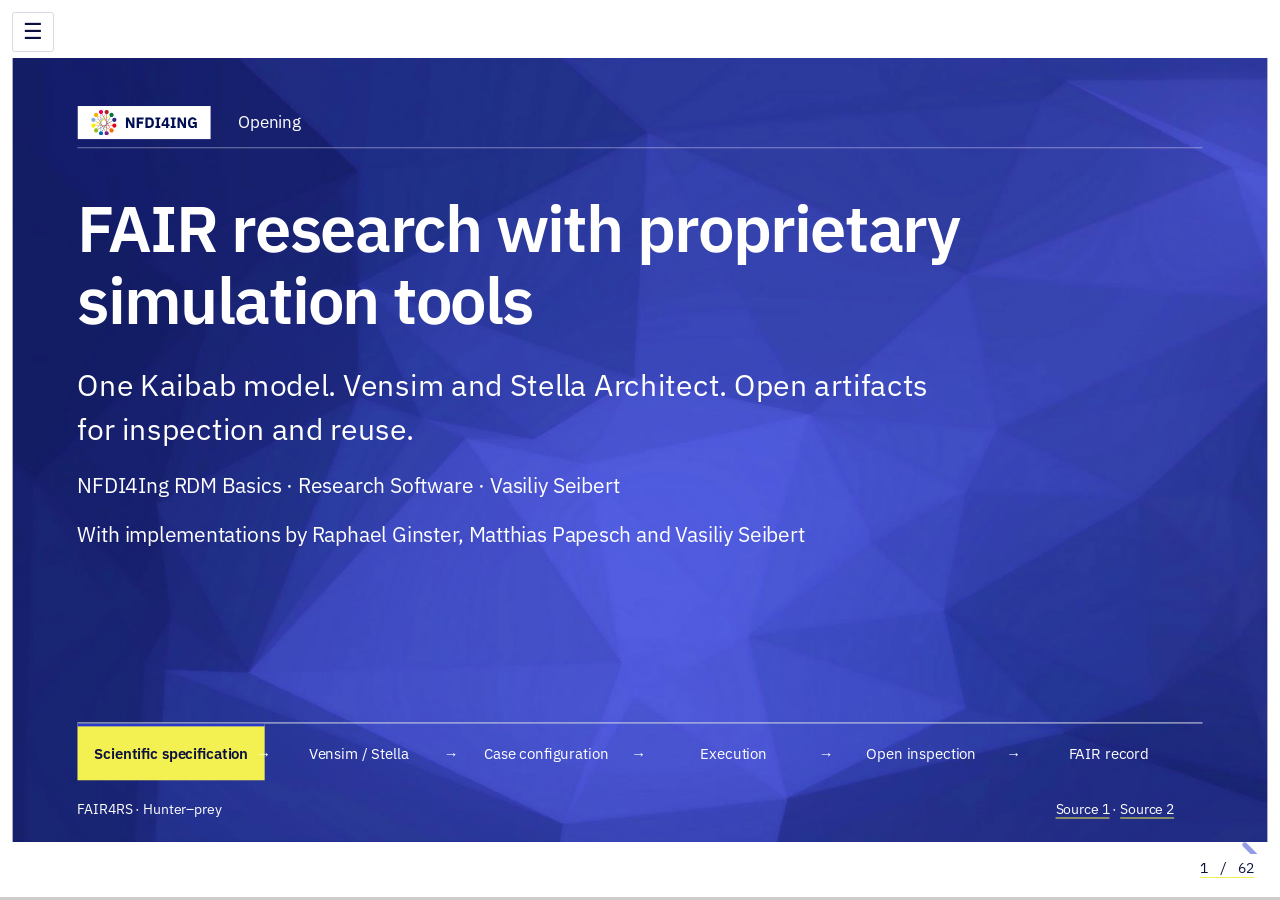
==== commit 2648c8cd: "docs: record FAIR verification and presentation review evidence" ====
--- a/docs/slides/index.html
+++ b/docs/slides/index.html
@@ -58,4 +58,4 @@
 
 run = run_example(&quot;stella&quot;, &quot;case2&quot;, &quot;out/crate-run&quot;)
 crate = create_crate(&quot;out/crate-run&quot;, &quot;out/research-object&quot;)
-print(crate / &quot;ro-crate-metadata.json&quot;)</code></pre></div><ul><li>Inspect the JSON-LD manifest and execution/provenance.json.</li><li>Locate the selected configuration, original attribution and licenses.</li><li>Compare the recorded output checksum with the file in the crate.</li></ul></div><ol class="workflow" aria-label="Research workflow"><li>Scientific specification</li><li>Vensim / Stella</li><li>Case configuration</li><li>Execution</li><li>Open inspection</li><li class="active" aria-current="step">FAIR record</li></ol><footer><span>FAIR4RS · Hunter–prey</span><span><a href="https://github.com/FAIR-systemDynamics/fair-hunter-prey-simulation/blob/__REVISION__/examples/fair/03_ro_crate.ipynb">Source 1</a></span></footer><aside class="notes">12 minutes. The exporter refuses changed inputs or outputs. It packages the selected case, not a vague model name.<br><a href="https://github.com/FAIR-systemDynamics/fair-hunter-prey-simulation/blob/__REVISION__/examples/fair/03_ro_crate.ipynb">Source 1</a></aside></section><section id="crate-reflection" class="content" data-group="Practical 3"><header><img src="assets/logos/nfdi4ing-logo.svg" alt="NFDI4Ing"><span>Practical 3</span><span class="principle">R</span></header><h1>What travels with this result?</h1><div class="slide-body"><div class="two-col"><div><ul><li>The source implementation and selected case.</li><li>The environment and observed execution.</li><li>The original authors and reuse conditions.</li></ul></div><div><p>What remains external? The literature, identifier infrastructure and any native vendor runtime. The crate should explain those dependencies rather than hide them.</p></div></div></div><ol class="workflow" aria-label="Research workflow"><li>Scientific specification</li><li>Vensim / Stella</li><li>Case configuration</li><li>Execution</li><li>Open inspection</li><li class="active" aria-current="step">FAIR record</li></ol><footer><span>FAIR4RS · Hunter–prey</span><span></span></footer><aside class="notes">What travels with this result?. Relate this point to the highlighted stage of the shared workflow.<br></aside></section><section id="checklist" class="content" data-group="Wrap-up"><header><img src="assets/logos/nfdi4ing-logo.svg" alt="NFDI4Ing"><span>Wrap-up</span><span class="principle">F · A · I · R</span></header><h1>A FAIR4RS evidence checklist</h1><div class="slide-body"><table class="compare"><thead><tr><th>Area</th><th>Evidence to inspect</th></tr></thead><tbody><tr><td>Findable</td><td>Identifiers, versions, metadata, observed indexing</td></tr><tr><td>Accessible</td><td>Retrievable files, documented access, archival status</td></tr><tr><td>Interoperable</td><td>Formats, meanings, bindings, readers and tested translation</td></tr><tr><td>Reusable</td><td>Licenses, provenance, dependencies, tests and documentation</td></tr></tbody></table><p>Use the <a href="https://github.com/FAIR-systemDynamics/fair-hunter-prey-simulation/blob/__REVISION__/docs/fair/evidence.md">repository evidence table</a> to distinguish implemented features from publication steps still pending.</p></div><ol class="workflow" aria-label="Research workflow"><li>Scientific specification</li><li>Vensim / Stella</li><li>Case configuration</li><li>Execution</li><li>Open inspection</li><li class="active" aria-current="step">FAIR record</li></ol><footer><span>FAIR4RS · Hunter–prey</span><span></span></footer><aside class="notes">A completed checklist is an assessment aid, not a certification that every future reuse will work.<br></aside></section><section id="services" class="content" data-group="Wrap-up"><header><img src="assets/logos/nfdi4ing-logo.svg" alt="NFDI4Ing"><span>Wrap-up</span><span class="principle"></span></header><h1>Services supporting the workflow</h1><div class="slide-body"><table class="compare"><thead><tr><th>Service</th><th>Role</th></tr></thead><tbody><tr><td>Betty Research Engine</td><td>Discovery and inspection of indexed metadata</td></tr><tr><td>Terminology Service / semantic model</td><td>Definitions, vocabulary references and file bindings</td></tr><tr><td>NFDI4Ing Jupyter</td><td>Open inspection and independent Python execution</td></tr><tr><td>RDMO</td><td>Software and data management planning</td></tr><tr><td>Coscine / ing.grid</td><td>Related storage and publication services from the lecture series</td></tr></tbody></table></div><ol class="workflow" aria-label="Research workflow"><li>Scientific specification</li><li>Vensim / Stella</li><li>Case configuration</li><li>Execution</li><li>Open inspection</li><li class="active" aria-current="step">FAIR record</li></ol><footer><span>FAIR4RS · Hunter–prey</span><span><a href="https://software.nfdi4ing.de/">Source 1</a> · <a href="https://terminology.nfdi4ing.de/">Source 2</a> · <a href="https://jupyter.nfdi4ing.de/">Source 3</a> · <a href="https://rdmo.nfdi4ing.de/">Source 4</a> · <a href="https://coscine.de/">Source 5</a> · <a href="https://ing.grid/">Source 6</a></span></footer><aside class="notes">Only claim interactions that participants actually performed. Terminology service concepts and local draft terms have different authority.<br><a href="https://software.nfdi4ing.de/">Source 1</a> · <a href="https://terminology.nfdi4ing.de/">Source 2</a> · <a href="https://jupyter.nfdi4ing.de/">Source 3</a> · <a href="https://rdmo.nfdi4ing.de/">Source 4</a> · <a href="https://coscine.de/">Source 5</a> · <a href="https://ing.grid/">Source 6</a></aside></section><section id="discussion" class="chapter-page" data-group="Wrap-up"><header><img src="assets/logos/nfdi4ing-logo.svg" alt="NFDI4Ing"><span>Wrap-up</span><span class="principle"></span></header><h1>Shared science. Traceable implementations.</h1><div class="slide-body"><p>Which artifact would a collaborator need first to reuse your model?</p><p><a href="https://fair-systemdynamics.github.io/fair-hunter-prey-simulation/">Explore the semantic model</a> · <a href="https://github.com/FAIR-systemDynamics/fair-hunter-prey-simulation/blob/__REVISION__/docs/fair/README.md">Run the examples</a> · <a href="https://github.com/FAIR-systemDynamics/fair-hunter-prey-simulation/blob/__REVISION__/docs/fair/evidence.md">Inspect the FAIR evidence</a></p><p>The native tools remain proprietary. The research becomes easier to find, inspect, and reproduce when its artifacts carry their context.</p></div><ol class="workflow" aria-label="Research workflow"><li>Scientific specification</li><li>Vensim / Stella</li><li>Case configuration</li><li>Execution</li><li>Open inspection</li><li class="active" aria-current="step">FAIR record</li></ol><footer><span>FAIR4RS · Hunter–prey</span><span><a href="https://doi.org/10.15497/RDA00068">Source 1</a> · <a href="https://github.com/FAIR-systemDynamics/fair-hunter-prey-simulation">Source 2</a></span></footer><aside class="notes">Credits: original model by Mike Deaton and Rod MacDonald; repository implementations by Raphael Ginster, Matthias Papesch and Vasiliy Seibert; lecture adaptation by Vasiliy Seibert. See source manifest and REUSE mapping.<br><a href="https://doi.org/10.15497/RDA00068">Source 1</a> · <a href="https://github.com/FAIR-systemDynamics/fair-hunter-prey-simulation">Source 2</a></aside></section><section id="appendix-repository" class="content" data-group="Optional appendix"><header><img src="assets/logos/nfdi4ing-logo.svg" alt="NFDI4Ing"><span>Optional appendix</span><span class="principle"></span></header><h1>Repository evidence</h1><div class="slide-body"><figure><a class="screenshot-link" href="assets/evidence/repository.jpg" target="_blank" rel="noopener" aria-label="Open full-size screenshot: Repository evidence"><img src="assets/evidence/repository.jpg" alt="Repository evidence"></a><figcaption>The repository before this additive FAIR change. <a href="assets/evidence/repository.jpg" target="_blank" rel="noopener">Open full-size image ↗</a></figcaption></figure></div><ol class="workflow" aria-label="Research workflow"><li>Scientific specification</li><li>Vensim / Stella</li><li>Case configuration</li><li>Execution</li><li class="active" aria-current="step">Open inspection</li><li>FAIR record</li></ol><footer><span>FAIR4RS · Hunter–prey</span><span><a href="https://github.com/FAIR-systemDynamics/fair-hunter-prey-simulation">Source 1</a></span></footer><aside class="notes">The repository before this additive FAIR change.<br><a href="https://github.com/FAIR-systemDynamics/fair-hunter-prey-simulation">Source 1</a></aside></section><section id="appendix-binding" class="content" data-group="Optional appendix"><header><img src="assets/logos/nfdi4ing-logo.svg" alt="NFDI4Ing"><span>Optional appendix</span><span class="principle"></span></header><h1>A value and its configuration binding</h1><div class="slide-body"><figure><a class="screenshot-link" href="assets/evidence/configuration-binding.jpg" target="_blank" rel="noopener" aria-label="Open full-size screenshot: A value and its configuration binding"><img src="assets/evidence/configuration-binding.jpg" alt="A value and its configuration binding"></a><figcaption>The assignment, parameter and source file are distinct entities. <a href="assets/evidence/configuration-binding.jpg" target="_blank" rel="noopener">Open full-size image ↗</a></figcaption></figure></div><ol class="workflow" aria-label="Research workflow"><li>Scientific specification</li><li>Vensim / Stella</li><li>Case configuration</li><li>Execution</li><li class="active" aria-current="step">Open inspection</li><li>FAIR record</li></ol><footer><span>FAIR4RS · Hunter–prey</span><span><a href="https://fair-systemdynamics.github.io/fair-hunter-prey-simulation/#workflows/assignment%2Fcase2%2Ffraction-predators-killed-per-year">Source 1</a></span></footer><aside class="notes">The assignment, parameter and source file are distinct entities.<br><a href="https://fair-systemdynamics.github.io/fair-hunter-prey-simulation/#workflows/assignment%2Fcase2%2Ffraction-predators-killed-per-year">Source 1</a></aside></section><section id="appendix-file" class="content" data-group="Optional appendix"><header><img src="assets/logos/nfdi4ing-logo.svg" alt="NFDI4Ing"><span>Optional appendix</span><span class="principle"></span></header><h1>The original Case 2 changes file</h1><div class="slide-body"><figure><a class="screenshot-link" href="assets/evidence/case2-file.jpg" target="_blank" rel="noopener" aria-label="Open full-size screenshot: The original Case 2 changes file"><img src="assets/evidence/case2-file.jpg" alt="The original Case 2 changes file"></a><figcaption>Four changes, preserved exactly as the collaborators recorded them. <a href="assets/evidence/case2-file.jpg" target="_blank" rel="noopener">Open full-size image ↗</a></figcaption></figure></div><ol class="workflow" aria-label="Research workflow"><li>Scientific specification</li><li>Vensim / Stella</li><li>Case configuration</li><li>Execution</li><li class="active" aria-current="step">Open inspection</li><li>FAIR record</li></ol><footer><span>FAIR4RS · Hunter–prey</span><span><a href="https://github.com/FAIR-systemDynamics/fair-hunter-prey-simulation/blob/f156dcf37597c0587958f463985986f0ea91accf/models/config/scenarios/case2.cin">Source 1</a></span></footer><aside class="notes">Four changes, preserved exactly as the collaborators recorded them.<br><a href="https://github.com/FAIR-systemDynamics/fair-hunter-prey-simulation/blob/f156dcf37597c0587958f463985986f0ea91accf/models/config/scenarios/case2.cin">Source 1</a></aside></section><section id="appendix-workflow" class="content" data-group="Optional appendix"><header><img src="assets/logos/nfdi4ing-logo.svg" alt="NFDI4Ing"><span>Optional appendix</span><span class="principle"></span></header><h1>From configuration to an inspected figure</h1><div class="slide-body"><figure><a class="screenshot-link" href="assets/evidence/workflow.jpg" target="_blank" rel="noopener" aria-label="Open full-size screenshot: From configuration to an inspected figure"><img src="assets/evidence/workflow.jpg" alt="From configuration to an inspected figure"></a><figcaption>The existing semantic workflow labels native provenance as reconstructed. <a href="assets/evidence/workflow.jpg" target="_blank" rel="noopener">Open full-size image ↗</a></figcaption></figure></div><ol class="workflow" aria-label="Research workflow"><li>Scientific specification</li><li>Vensim / Stella</li><li>Case configuration</li><li>Execution</li><li class="active" aria-current="step">Open inspection</li><li>FAIR record</li></ol><footer><span>FAIR4RS · Hunter–prey</span><span><a href="https://fair-systemdynamics.github.io/fair-hunter-prey-simulation/#workflows/diagram/case2-parameter-to-figure">Source 1</a></span></footer><aside class="notes">The existing semantic workflow labels native provenance as reconstructed.<br><a href="https://fair-systemdynamics.github.io/fair-hunter-prey-simulation/#workflows/diagram/case2-parameter-to-figure">Source 1</a></aside></section><section id="appendix-stella" class="content" data-group="Optional appendix"><header><img src="assets/logos/nfdi4ing-logo.svg" alt="NFDI4Ing"><span>Optional appendix</span><span class="principle"></span></header><h1>Stella Architect: existing native evidence</h1><div class="slide-body"><figure><a class="screenshot-link" href="assets/evidence/stella-case2.jpg" target="_blank" rel="noopener" aria-label="Open full-size screenshot: Stella Architect: existing native evidence"><img src="assets/evidence/stella-case2.jpg" alt="Stella Architect: existing native evidence"></a><figcaption>Existing screenshot from the stella branch. No new native run is claimed. <a href="assets/evidence/stella-case2.jpg" target="_blank" rel="noopener">Open full-size image ↗</a></figcaption></figure></div><ol class="workflow" aria-label="Research workflow"><li>Scientific specification</li><li>Vensim / Stella</li><li>Case configuration</li><li>Execution</li><li class="active" aria-current="step">Open inspection</li><li>FAIR record</li></ol><footer><span>FAIR4RS · Hunter–prey</span><span><a href="https://github.com/FAIR-systemDynamics/fair-hunter-prey-simulation/blob/194a8b92e963920e95393accc7d5699348864d85/docs/kaibab_ecosystem_screenshot_stella_scenario2.jpg">Source 1</a></span></footer><aside class="notes">Existing screenshot from the stella branch. No new native run is claimed.<br><a href="https://github.com/FAIR-systemDynamics/fair-hunter-prey-simulation/blob/194a8b92e963920e95393accc7d5699348864d85/docs/kaibab_ecosystem_screenshot_stella_scenario2.jpg">Source 1</a></aside></section><section id="appendix-notebook" class="content" data-group="Optional appendix"><header><img src="assets/logos/nfdi4ing-logo.svg" alt="NFDI4Ing"><span>Optional appendix</span><span class="principle"></span></header><h1>The existing inspection notebook</h1><div class="slide-body"><figure><a class="screenshot-link" href="assets/evidence/notebook.jpg" target="_blank" rel="noopener" aria-label="Open full-size screenshot: The existing inspection notebook"><img src="assets/evidence/notebook.jpg" alt="The existing inspection notebook"></a><figcaption>Saved outputs document inspection of existing CSVs, not a new simulation. <a href="assets/evidence/notebook.jpg" target="_blank" rel="noopener">Open full-size image ↗</a></figcaption></figure></div><ol class="workflow" aria-label="Research workflow"><li>Scientific specification</li><li>Vensim / Stella</li><li>Case configuration</li><li>Execution</li><li class="active" aria-current="step">Open inspection</li><li>FAIR record</li></ol><footer><span>FAIR4RS · Hunter–prey</span><span><a href="https://fair-systemdynamics.github.io/fair-hunter-prey-simulation/notebooks/inspect_results.html">Source 1</a></span></footer><aside class="notes">Saved outputs document inspection of existing CSVs, not a new simulation.<br><a href="https://fair-systemdynamics.github.io/fair-hunter-prey-simulation/notebooks/inspect_results.html">Source 1</a></aside></section></div></div><script src="vendor/reveal/dist/reveal.js"></script><script src="vendor/reveal/plugin/notes/notes.js"></script><script src="vendor/reveal/plugin/search/search.js"></script><script src="presentation.js"></script></body></html>+print(crate / &quot;ro-crate-metadata.json&quot;)</code></pre></div><ul><li>Inspect the JSON-LD manifest and execution/provenance.json.</li><li>Locate the selected configuration, original attribution and licenses.</li><li>Compare the recorded output checksum with the file in the crate.</li></ul></div><ol class="workflow" aria-label="Research workflow"><li>Scientific specification</li><li>Vensim / Stella</li><li>Case configuration</li><li>Execution</li><li>Open inspection</li><li class="active" aria-current="step">FAIR record</li></ol><footer><span>FAIR4RS · Hunter–prey</span><span><a href="https://github.com/FAIR-systemDynamics/fair-hunter-prey-simulation/blob/__REVISION__/examples/fair/03_ro_crate.ipynb">Source 1</a></span></footer><aside class="notes">12 minutes. The exporter refuses changed inputs or outputs. It packages the selected case, not a vague model name.<br><a href="https://github.com/FAIR-systemDynamics/fair-hunter-prey-simulation/blob/__REVISION__/examples/fair/03_ro_crate.ipynb">Source 1</a></aside></section><section id="crate-reflection" class="content" data-group="Practical 3"><header><img src="assets/logos/nfdi4ing-logo.svg" alt="NFDI4Ing"><span>Practical 3</span><span class="principle">R</span></header><h1>What travels with this result?</h1><div class="slide-body"><div class="two-col"><div><ul><li>The source implementation and selected case.</li><li>The environment and observed execution.</li><li>The original authors and reuse conditions.</li></ul></div><div><p>What remains external? The literature, identifier infrastructure and any native vendor runtime. The crate should explain those dependencies rather than hide them.</p></div></div></div><ol class="workflow" aria-label="Research workflow"><li>Scientific specification</li><li>Vensim / Stella</li><li>Case configuration</li><li>Execution</li><li>Open inspection</li><li class="active" aria-current="step">FAIR record</li></ol><footer><span>FAIR4RS · Hunter–prey</span><span></span></footer><aside class="notes">What travels with this result?. Relate this point to the highlighted stage of the shared workflow.<br></aside></section><section id="checklist" class="content" data-group="Wrap-up"><header><img src="assets/logos/nfdi4ing-logo.svg" alt="NFDI4Ing"><span>Wrap-up</span><span class="principle">F · A · I · R</span></header><h1>A FAIR4RS evidence checklist</h1><div class="slide-body"><table class="compare"><thead><tr><th>Area</th><th>Evidence to inspect</th></tr></thead><tbody><tr><td>Findable</td><td>Identifiers, versions, metadata, observed indexing</td></tr><tr><td>Accessible</td><td>Retrievable files, documented access, archival status</td></tr><tr><td>Interoperable</td><td>Formats, meanings, bindings, readers and tested translation</td></tr><tr><td>Reusable</td><td>Licenses, provenance, dependencies, tests and documentation</td></tr></tbody></table><p>Use the <a href="https://github.com/FAIR-systemDynamics/fair-hunter-prey-simulation/blob/__REVISION__/docs/fair/evidence.md">repository evidence table</a> to distinguish implemented features from publication steps still pending.</p></div><ol class="workflow" aria-label="Research workflow"><li>Scientific specification</li><li>Vensim / Stella</li><li>Case configuration</li><li>Execution</li><li>Open inspection</li><li class="active" aria-current="step">FAIR record</li></ol><footer><span>FAIR4RS · Hunter–prey</span><span></span></footer><aside class="notes">A completed checklist is an assessment aid, not a certification that every future reuse will work.<br></aside></section><section id="services" class="content" data-group="Wrap-up"><header><img src="assets/logos/nfdi4ing-logo.svg" alt="NFDI4Ing"><span>Wrap-up</span><span class="principle"></span></header><h1>Services supporting the workflow</h1><div class="slide-body"><table class="compare"><thead><tr><th>Service</th><th>Role</th></tr></thead><tbody><tr><td>Betty Research Engine</td><td>Discovery and inspection of indexed metadata</td></tr><tr><td>Terminology Service / semantic model</td><td>Definitions, vocabulary references and file bindings</td></tr><tr><td>NFDI4Ing Jupyter</td><td>Open inspection and independent Python execution</td></tr><tr><td>RDMO</td><td>Software and data management planning</td></tr><tr><td>Coscine / ing.grid</td><td>Related storage and publication services from the lecture series</td></tr></tbody></table></div><ol class="workflow" aria-label="Research workflow"><li>Scientific specification</li><li>Vensim / Stella</li><li>Case configuration</li><li>Execution</li><li>Open inspection</li><li class="active" aria-current="step">FAIR record</li></ol><footer><span>FAIR4RS · Hunter–prey</span><span><a href="https://software.nfdi4ing.de/">Source 1</a> · <a href="https://terminology.nfdi4ing.de/">Source 2</a> · <a href="https://jupyter.nfdi4ing.de/">Source 3</a> · <a href="https://rdmo.nfdi4ing.de/">Source 4</a> · <a href="https://coscine.de/">Source 5</a> · <a href="https://www.inggrid.org/">Source 6</a></span></footer><aside class="notes">Only claim interactions that participants actually performed. Terminology service concepts and local draft terms have different authority.<br><a href="https://software.nfdi4ing.de/">Source 1</a> · <a href="https://terminology.nfdi4ing.de/">Source 2</a> · <a href="https://jupyter.nfdi4ing.de/">Source 3</a> · <a href="https://rdmo.nfdi4ing.de/">Source 4</a> · <a href="https://coscine.de/">Source 5</a> · <a href="https://www.inggrid.org/">Source 6</a></aside></section><section id="discussion" class="chapter-page" data-group="Wrap-up"><header><img src="assets/logos/nfdi4ing-logo.svg" alt="NFDI4Ing"><span>Wrap-up</span><span class="principle"></span></header><h1>Shared science. Traceable implementations.</h1><div class="slide-body"><p>Which artifact would a collaborator need first to reuse your model?</p><p><a href="https://fair-systemdynamics.github.io/fair-hunter-prey-simulation/">Explore the semantic model</a> · <a href="https://github.com/FAIR-systemDynamics/fair-hunter-prey-simulation/blob/__REVISION__/docs/fair/README.md">Run the examples</a> · <a href="https://github.com/FAIR-systemDynamics/fair-hunter-prey-simulation/blob/__REVISION__/docs/fair/evidence.md">Inspect the FAIR evidence</a></p><p>The native tools remain proprietary. The research becomes easier to find, inspect, and reproduce when its artifacts carry their context.</p></div><ol class="workflow" aria-label="Research workflow"><li>Scientific specification</li><li>Vensim / Stella</li><li>Case configuration</li><li>Execution</li><li>Open inspection</li><li class="active" aria-current="step">FAIR record</li></ol><footer><span>FAIR4RS · Hunter–prey</span><span><a href="https://doi.org/10.15497/RDA00068">Source 1</a> · <a href="https://github.com/FAIR-systemDynamics/fair-hunter-prey-simulation">Source 2</a></span></footer><aside class="notes">Credits: original model by Mike Deaton and Rod MacDonald; repository implementations by Raphael Ginster, Matthias Papesch and Vasiliy Seibert; lecture adaptation by Vasiliy Seibert. See source manifest and REUSE mapping.<br><a href="https://doi.org/10.15497/RDA00068">Source 1</a> · <a href="https://github.com/FAIR-systemDynamics/fair-hunter-prey-simulation">Source 2</a></aside></section><section id="appendix-repository" class="content" data-group="Optional appendix"><header><img src="assets/logos/nfdi4ing-logo.svg" alt="NFDI4Ing"><span>Optional appendix</span><span class="principle"></span></header><h1>Repository evidence</h1><div class="slide-body"><figure><a class="screenshot-link" href="assets/evidence/repository.jpg" target="_blank" rel="noopener" aria-label="Open full-size screenshot: Repository evidence"><img src="assets/evidence/repository.jpg" alt="Repository evidence"></a><figcaption>The repository before this additive FAIR change. <a href="assets/evidence/repository.jpg" target="_blank" rel="noopener">Open full-size image ↗</a></figcaption></figure></div><ol class="workflow" aria-label="Research workflow"><li>Scientific specification</li><li>Vensim / Stella</li><li>Case configuration</li><li>Execution</li><li class="active" aria-current="step">Open inspection</li><li>FAIR record</li></ol><footer><span>FAIR4RS · Hunter–prey</span><span><a href="https://github.com/FAIR-systemDynamics/fair-hunter-prey-simulation">Source 1</a></span></footer><aside class="notes">The repository before this additive FAIR change.<br><a href="https://github.com/FAIR-systemDynamics/fair-hunter-prey-simulation">Source 1</a></aside></section><section id="appendix-binding" class="content" data-group="Optional appendix"><header><img src="assets/logos/nfdi4ing-logo.svg" alt="NFDI4Ing"><span>Optional appendix</span><span class="principle"></span></header><h1>A value and its configuration binding</h1><div class="slide-body"><figure><a class="screenshot-link" href="assets/evidence/configuration-binding.jpg" target="_blank" rel="noopener" aria-label="Open full-size screenshot: A value and its configuration binding"><img src="assets/evidence/configuration-binding.jpg" alt="A value and its configuration binding"></a><figcaption>The assignment, parameter and source file are distinct entities. <a href="assets/evidence/configuration-binding.jpg" target="_blank" rel="noopener">Open full-size image ↗</a></figcaption></figure></div><ol class="workflow" aria-label="Research workflow"><li>Scientific specification</li><li>Vensim / Stella</li><li>Case configuration</li><li>Execution</li><li class="active" aria-current="step">Open inspection</li><li>FAIR record</li></ol><footer><span>FAIR4RS · Hunter–prey</span><span><a href="https://fair-systemdynamics.github.io/fair-hunter-prey-simulation/#workflows/assignment%2Fcase2%2Ffraction-predators-killed-per-year">Source 1</a></span></footer><aside class="notes">The assignment, parameter and source file are distinct entities.<br><a href="https://fair-systemdynamics.github.io/fair-hunter-prey-simulation/#workflows/assignment%2Fcase2%2Ffraction-predators-killed-per-year">Source 1</a></aside></section><section id="appendix-file" class="content" data-group="Optional appendix"><header><img src="assets/logos/nfdi4ing-logo.svg" alt="NFDI4Ing"><span>Optional appendix</span><span class="principle"></span></header><h1>The original Case 2 changes file</h1><div class="slide-body"><figure><a class="screenshot-link" href="assets/evidence/case2-file.jpg" target="_blank" rel="noopener" aria-label="Open full-size screenshot: The original Case 2 changes file"><img src="assets/evidence/case2-file.jpg" alt="The original Case 2 changes file"></a><figcaption>Four changes, preserved exactly as the collaborators recorded them. <a href="assets/evidence/case2-file.jpg" target="_blank" rel="noopener">Open full-size image ↗</a></figcaption></figure></div><ol class="workflow" aria-label="Research workflow"><li>Scientific specification</li><li>Vensim / Stella</li><li>Case configuration</li><li>Execution</li><li class="active" aria-current="step">Open inspection</li><li>FAIR record</li></ol><footer><span>FAIR4RS · Hunter–prey</span><span><a href="https://github.com/FAIR-systemDynamics/fair-hunter-prey-simulation/blob/f156dcf37597c0587958f463985986f0ea91accf/models/config/scenarios/case2.cin">Source 1</a></span></footer><aside class="notes">Four changes, preserved exactly as the collaborators recorded them.<br><a href="https://github.com/FAIR-systemDynamics/fair-hunter-prey-simulation/blob/f156dcf37597c0587958f463985986f0ea91accf/models/config/scenarios/case2.cin">Source 1</a></aside></section><section id="appendix-workflow" class="content" data-group="Optional appendix"><header><img src="assets/logos/nfdi4ing-logo.svg" alt="NFDI4Ing"><span>Optional appendix</span><span class="principle"></span></header><h1>From configuration to an inspected figure</h1><div class="slide-body"><figure><a class="screenshot-link" href="assets/evidence/workflow.jpg" target="_blank" rel="noopener" aria-label="Open full-size screenshot: From configuration to an inspected figure"><img src="assets/evidence/workflow.jpg" alt="From configuration to an inspected figure"></a><figcaption>The existing semantic workflow labels native provenance as reconstructed. <a href="assets/evidence/workflow.jpg" target="_blank" rel="noopener">Open full-size image ↗</a></figcaption></figure></div><ol class="workflow" aria-label="Research workflow"><li>Scientific specification</li><li>Vensim / Stella</li><li>Case configuration</li><li>Execution</li><li class="active" aria-current="step">Open inspection</li><li>FAIR record</li></ol><footer><span>FAIR4RS · Hunter–prey</span><span><a href="https://fair-systemdynamics.github.io/fair-hunter-prey-simulation/#workflows/diagram/case2-parameter-to-figure">Source 1</a></span></footer><aside class="notes">The existing semantic workflow labels native provenance as reconstructed.<br><a href="https://fair-systemdynamics.github.io/fair-hunter-prey-simulation/#workflows/diagram/case2-parameter-to-figure">Source 1</a></aside></section><section id="appendix-stella" class="content" data-group="Optional appendix"><header><img src="assets/logos/nfdi4ing-logo.svg" alt="NFDI4Ing"><span>Optional appendix</span><span class="principle"></span></header><h1>Stella Architect: existing native evidence</h1><div class="slide-body"><figure><a class="screenshot-link" href="assets/evidence/stella-case2.jpg" target="_blank" rel="noopener" aria-label="Open full-size screenshot: Stella Architect: existing native evidence"><img src="assets/evidence/stella-case2.jpg" alt="Stella Architect: existing native evidence"></a><figcaption>Existing screenshot from the stella branch. No new native run is claimed. <a href="assets/evidence/stella-case2.jpg" target="_blank" rel="noopener">Open full-size image ↗</a></figcaption></figure></div><ol class="workflow" aria-label="Research workflow"><li>Scientific specification</li><li>Vensim / Stella</li><li>Case configuration</li><li>Execution</li><li class="active" aria-current="step">Open inspection</li><li>FAIR record</li></ol><footer><span>FAIR4RS · Hunter–prey</span><span><a href="https://github.com/FAIR-systemDynamics/fair-hunter-prey-simulation/blob/194a8b92e963920e95393accc7d5699348864d85/docs/kaibab_ecosystem_screenshot_stella_scenario2.jpg">Source 1</a></span></footer><aside class="notes">Existing screenshot from the stella branch. No new native run is claimed.<br><a href="https://github.com/FAIR-systemDynamics/fair-hunter-prey-simulation/blob/194a8b92e963920e95393accc7d5699348864d85/docs/kaibab_ecosystem_screenshot_stella_scenario2.jpg">Source 1</a></aside></section><section id="appendix-notebook" class="content" data-group="Optional appendix"><header><img src="assets/logos/nfdi4ing-logo.svg" alt="NFDI4Ing"><span>Optional appendix</span><span class="principle"></span></header><h1>The existing inspection notebook</h1><div class="slide-body"><figure><a class="screenshot-link" href="assets/evidence/notebook.jpg" target="_blank" rel="noopener" aria-label="Open full-size screenshot: The existing inspection notebook"><img src="assets/evidence/notebook.jpg" alt="The existing inspection notebook"></a><figcaption>Saved outputs document inspection of existing CSVs, not a new simulation. <a href="assets/evidence/notebook.jpg" target="_blank" rel="noopener">Open full-size image ↗</a></figcaption></figure></div><ol class="workflow" aria-label="Research workflow"><li>Scientific specification</li><li>Vensim / Stella</li><li>Case configuration</li><li>Execution</li><li class="active" aria-current="step">Open inspection</li><li>FAIR record</li></ol><footer><span>FAIR4RS · Hunter–prey</span><span><a href="https://fair-systemdynamics.github.io/fair-hunter-prey-simulation/notebooks/inspect_results.html">Source 1</a></span></footer><aside class="notes">Saved outputs document inspection of existing CSVs, not a new simulation.<br><a href="https://fair-systemdynamics.github.io/fair-hunter-prey-simulation/notebooks/inspect_results.html">Source 1</a></aside></section></div></div><script src="vendor/reveal/dist/reveal.js"></script><script src="vendor/reveal/plugin/notes/notes.js"></script><script src="vendor/reveal/plugin/search/search.js"></script><script src="presentation.js"></script></body></html>
--- a/docs/slides/css/hunter-prey.css
+++ b/docs/slides/css/hunter-prey.css
@@ -39,3 +39,4 @@
 @media(max-width:680px){html:not(.print-pdf){overflow-y:auto;height:auto}body:not(.print-pdf){height:auto}.reveal .controls{bottom:4px;background:#ffffffeb;border-radius:3px}.reveal .case-files{overflow-wrap:anywhere}}
 .reveal-print .reveal .slides .pdf-page>section{height:800px!important;padding:40px 66px 50px!important;box-sizing:border-box!important}
 .reveal-print #agenda-toggle,.reveal-print #lecture-agenda{display:none!important}
+.reveal .chapter-page a{color:white}.reveal .cover-page .workflow li::after{color:white}
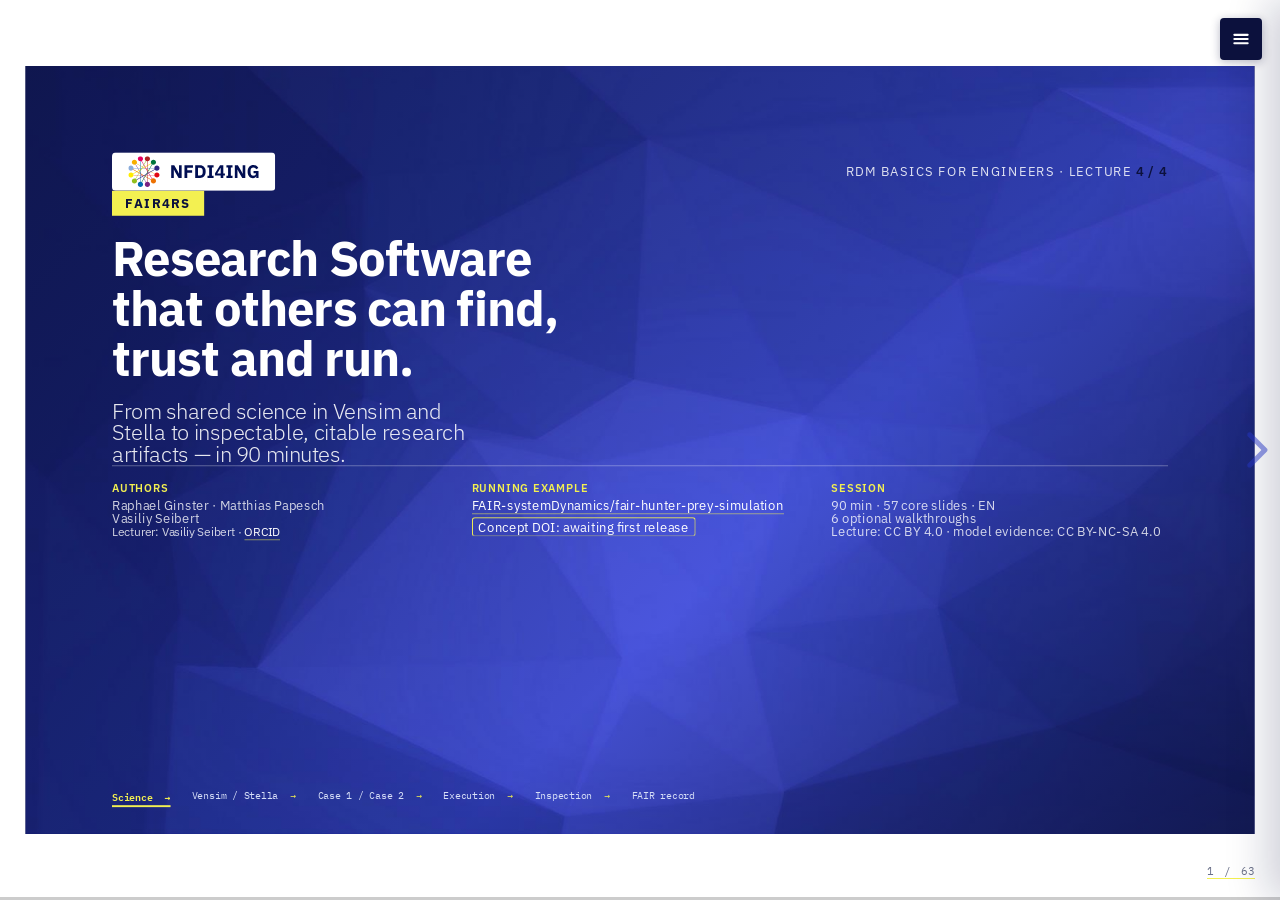
==== commit ca6c7c85: "Restore the 52-slide reference lecture and prepare reviewed publication" ====
--- a/docs/slides/index.html
+++ b/docs/slides/index.html
@@ -1,61 +1,1204 @@
-<!doctype html><html lang="en"><head><meta charset="utf-8"><meta name="viewport" content="width=device-width, initial-scale=1"><meta name="description" content="FAIR4RS around a shared Kaibab model implemented in Vensim and Stella Architect"><title>FAIR4RS · Vensim, Stella and open research artifacts</title><link rel="stylesheet" href="vendor/reveal/dist/reset.css"><link rel="stylesheet" href="vendor/reveal/dist/reveal.css"><link rel="stylesheet" href="css/nfdi4ing-theme.css"><link rel="stylesheet" href="css/slides.css"><link rel="stylesheet" href="css/hunter-prey.css"></head><body><button id="agenda-toggle" aria-label="Open agenda (M)" aria-haspopup="dialog">☰</button><dialog id="lecture-agenda" aria-labelledby="agenda-title"><div class="agenda-head"><h2 id="agenda-title">Lecture agenda</h2><button id="agenda-close" aria-label="Close agenda">×</button></div><nav aria-label="Slides"></nav><p>M: agenda · Esc: close · O: overview · S: speaker notes</p></dialog><div class="reveal"><div class="slides"><section id="title" class="cover-page" data-group="Opening"><header><img src="assets/logos/nfdi4ing-logo.svg" alt="NFDI4Ing"><span>Opening</span><span class="principle"></span></header><h1>FAIR research with proprietary simulation tools</h1><div class="slide-body"><p>One Kaibab model. Vensim and Stella Architect. Open artifacts for inspection and reuse.</p><p>NFDI4Ing RDM Basics · Research Software · Vasiliy Seibert</p><p>With implementations by Raphael Ginster, Matthias Papesch and Vasiliy Seibert</p></div><ol class="workflow" aria-label="Research workflow"><li class="active" aria-current="step">Scientific specification</li><li>Vensim / Stella</li><li>Case configuration</li><li>Execution</li><li>Open inspection</li><li>FAIR record</li></ol><footer><span>FAIR4RS · Hunter–prey</span><span><a href="https://github.com/FAIR-systemDynamics/fair-hunter-prey-simulation">Source 1</a> · <a href="https://pressbooks.lib.jmu.edu/sdlearningguide/">Source 2</a></span></footer><aside class="notes">90-minute lecture. Model source: Deaton and MacDonald, System Dynamics Learning Guide (2025). Model-derived material is CC BY-NC-SA 4.0. Vendor applications remain proprietary.<br><a href="https://github.com/FAIR-systemDynamics/fair-hunter-prey-simulation">Source 1</a> · <a href="https://pressbooks.lib.jmu.edu/sdlearningguide/">Source 2</a></aside></section><section id="recap" class="content" data-group="Opening"><header><img src="assets/logos/nfdi4ing-logo.svg" alt="NFDI4Ing"><span>Opening</span><span class="principle"></span></header><h1>Research data and research software</h1><div class="slide-body"><div class="two-col"><div><ul><li><strong>Motivation:</strong> FAIR principles, identifiers and credit.</li><li><strong>Planning:</strong> a management plan in RDMO.</li><li><strong>Metadata:</strong> shared meanings and documented relationships.</li></ul></div><div><p>Today we follow the software and artifacts that produce the data, including the dependencies needed to interpret and rerun them.</p></div></div></div><ol class="workflow" aria-label="Research workflow"><li class="active" aria-current="step">Scientific specification</li><li>Vensim / Stella</li><li>Case configuration</li><li>Execution</li><li>Open inspection</li><li>FAIR record</li></ol><footer><span>FAIR4RS · Hunter–prey</span><span><a href="https://doi.org/10.15497/RDA00068">Source 1</a></span></footer><aside class="notes">Research data and research software. Relate this point to the highlighted stage of the shared workflow.<br><a href="https://doi.org/10.15497/RDA00068">Source 1</a></aside></section><section id="agenda" class="content" data-group="Opening"><header><img src="assets/logos/nfdi4ing-logo.svg" alt="NFDI4Ing"><span>Opening</span><span class="principle"></span></header><h1>Today’s route through the example</h1><div class="slide-body"><table class="compare"><thead><tr><th>Minutes</th><th>Activity</th></tr></thead><tbody><tr><td>0–10</td><td>Shared model, two tools, two cases</td></tr><tr><td>10–24</td><td>Findable and Accessible</td></tr><tr><td>24–34</td><td>Practical 1: discover and inspect metadata</td></tr><tr><td>34–47</td><td>Interoperable</td></tr><tr><td>47–59</td><td>Practical 2: inspect exports, then execute with PySD</td></tr><tr><td>59–73</td><td>Reusable</td></tr><tr><td>73–85</td><td>Practical 3: package an actual run</td></tr><tr><td>85–90</td><td>Checklist and discussion</td></tr></tbody></table></div><ol class="workflow" aria-label="Research workflow"><li class="active" aria-current="step">Scientific specification</li><li>Vensim / Stella</li><li>Case configuration</li><li>Execution</li><li>Open inspection</li><li>FAIR record</li></ol><footer><span>FAIR4RS · Hunter–prey</span><span></span></footer><aside class="notes">Optional appendix provides file-level demonstrations. Shorten appendix discussion, not the hands-on instructions, to stay within 90 minutes.<br></aside></section><section id="why-fair" class="content" data-group="Opening"><header><img src="assets/logos/nfdi4ing-logo.svg" alt="NFDI4Ing"><span>Opening</span><span class="principle"></span></header><h1>What a future collaborator needs</h1><div class="slide-body"><div class="two-col"><div><ul><li>Find the exact model and case.</li><li>Understand access and licensing.</li><li>Inspect the evidence without your desktop application.</li><li>Know what was executed and what was only documented.</li></ul></div><div><p>FAIR practices apply to the research artifacts around Vensim and Stella. They do not change the proprietary licenses of the applications.</p></div></div></div><ol class="workflow" aria-label="Research workflow"><li class="active" aria-current="step">Scientific specification</li><li>Vensim / Stella</li><li>Case configuration</li><li>Execution</li><li>Open inspection</li><li>FAIR record</li></ol><footer><span>FAIR4RS · Hunter–prey</span><span><a href="https://doi.org/10.15497/RDA00068">Source 1</a></span></footer><aside class="notes">What a future collaborator needs. Relate this point to the highlighted stage of the shared workflow.<br><a href="https://doi.org/10.15497/RDA00068">Source 1</a></aside></section><section id="shared-specification" class="content" data-group="Opening"><header><img src="assets/logos/nfdi4ing-logo.svg" alt="NFDI4Ing"><span>Opening</span><span class="principle"></span></header><h1>The scientific specification comes first</h1><div class="slide-body"><div class="two-col"><div><p>The literature defines an ecosystem of <strong>deer, predators and forage</strong>. Equations, lookup functions, units and initial conditions describe the scientific problem.</p></div><div><figure><a class="screenshot-link" href="assets/evidence/semantic-model.jpg" target="_blank" rel="noopener" aria-label="Open full-size screenshot: Existing semantic overview linking literature, equations and implementations"><img src="assets/evidence/semantic-model.jpg" alt="Existing semantic overview linking literature, equations and implementations"></a><figcaption>The existing semantic model connects the specification to both native implementations. <a href="assets/evidence/semantic-model.jpg" target="_blank" rel="noopener">Open full-size image ↗</a></figcaption></figure></div></div></div><ol class="workflow" aria-label="Research workflow"><li class="active" aria-current="step">Scientific specification</li><li>Vensim / Stella</li><li>Case configuration</li><li>Execution</li><li>Open inspection</li><li>FAIR record</li></ol><footer><span>FAIR4RS · Hunter–prey</span><span><a href="https://fair-systemdynamics.github.io/fair-hunter-prey-simulation/#overview">Source 1</a> · <a href="https://pressbooks.lib.jmu.edu/sdlearningguide/">Source 2</a></span></footer><aside class="notes">Tool-agnostic means shared scientific meaning. It does not imply identical serialization, software behavior or numerical trajectories.<br><a href="https://fair-systemdynamics.github.io/fair-hunter-prey-simulation/#overview">Source 1</a> · <a href="https://pressbooks.lib.jmu.edu/sdlearningguide/">Source 2</a></aside></section><section id="shared-use-cases" class="content" data-group="Opening"><header><img src="assets/logos/nfdi4ing-logo.svg" alt="NFDI4Ing"><span>Opening</span><span class="principle"></span></header><h1>The same use cases, different tools</h1><div class="slide-body"><table class="compare"><thead><tr><th>Use case</th><th>Vensim implementation</th><th>Stella Architect implementation</th></tr></thead><tbody><tr><td>Define and edit</td><td>Equations and sketch in .mdl</td><td>Equations and views in .stmx</td></tr><tr><td>View and document</td><td>Native views; exported HTML/SVG</td><td>Native views; exported equations, PDF/SVG</td></tr><tr><td>Configure</td><td>External .cin, CSV and workbook</td><td>Parameter, lookup and historical CSVs</td></tr><tr><td>Execute</td><td>Native Vensim engine</td><td>Native Stella engine</td></tr><tr><td>Export and share</td><td>Source, documentation, result CSV</td><td>Source, documentation, result CSV</td></tr></tbody></table></div><ol class="workflow" aria-label="Research workflow"><li>Scientific specification</li><li class="active" aria-current="step">Vensim / Stella</li><li>Case configuration</li><li>Execution</li><li>Open inspection</li><li>FAIR record</li></ol><footer><span>FAIR4RS · Hunter–prey</span><span><a href="https://github.com/FAIR-systemDynamics/fair-hunter-prey-simulation/blob/__REVISION__/models/kaibab_ecosystem_model.mdl">Source 1</a> · <a href="https://github.com/FAIR-systemDynamics/fair-hunter-prey-simulation/blob/__REVISION__/examples/stella-source/models/kaibab_ecosystem_model.stmx">Source 2</a></span></footer><aside class="notes">Comments and model documentation belong to the define/document workflow. Viewing exported diagrams does not require a vendor editor. Native authoring and execution use the respective vendor tools.<br><a href="https://github.com/FAIR-systemDynamics/fair-hunter-prey-simulation/blob/__REVISION__/models/kaibab_ecosystem_model.mdl">Source 1</a> · <a href="https://github.com/FAIR-systemDynamics/fair-hunter-prey-simulation/blob/__REVISION__/examples/stella-source/models/kaibab_ecosystem_model.stmx">Source 2</a></aside></section><section id="artifacts-access" class="content" data-group="Opening"><header><img src="assets/logos/nfdi4ing-logo.svg" alt="NFDI4Ing"><span>Opening</span><span class="principle"></span></header><h1>A source file, a result, or a bundle?</h1><div class="slide-body"><table class="compare"><thead><tr><th>Artifact</th><th>What it carries</th><th>Access boundary</th></tr></thead><tbody><tr><td>.mdl / .stmx</td><td>Editable model declarations; .stmx is XML/XMILE</td><td>Readable source, tool-specific semantics</td></tr><tr><td>CSV / HTML / SVG / PDF</td><td>Exported values or documentation</td><td>Open inspection in appropriate readers</td></tr><tr><td>.vpmx</td><td>Vensim packaged model</td><td>Vendor runtime; an export option, absent here</td></tr><tr><td>ZIP / .stmz</td><td>Stella bundled model and supporting files</td><td>Container only; an export option, absent here</td></tr></tbody></table></div><ol class="workflow" aria-label="Research workflow"><li>Scientific specification</li><li class="active" aria-current="step">Vensim / Stella</li><li>Case configuration</li><li>Execution</li><li>Open inspection</li><li>FAIR record</li></ol><footer><span>FAIR4RS · Hunter–prey</span><span><a href="https://vensim.com/vensim-applications/">Source 1</a> · <a href="https://ssl.iseesystems.com/resources/help/v4/Content/08-Reference/03-Menus/File_menu.htm">Source 2</a></span></footer><aside class="notes">Do not equate a ZIP archive with an interoperable model or reproducible run. Proprietary does not always mean paid access: vendor readers/players may offer free viewing or execution with restrictions.<br><a href="https://vensim.com/vensim-applications/">Source 1</a> · <a href="https://ssl.iseesystems.com/resources/help/v4/Content/08-Reference/03-Menus/File_menu.htm">Source 2</a></aside></section><section id="two-cases" class="content" data-group="Opening"><header><img src="assets/logos/nfdi4ing-logo.svg" alt="NFDI4Ing"><span>Opening</span><span class="principle"></span></header><h1>Case 2 changes four parameters</h1><div class="slide-body"><table class="compare"><thead><tr><th>Parameter</th><th>Case 1</th><th>Case 2</th></tr></thead><tbody><tr><td>Annual kills per predator</td><td>40</td><td>20</td></tr><tr><td>Carrying-capacity horizon</td><td>2 years</td><td>4 years</td></tr><tr><td>Desired consumption per deer</td><td>0.75 t/(deer·year)</td><td>0.5 t/(deer·year)</td></tr><tr><td>Predator removal fraction</td><td>0/year</td><td>0.2/year</td></tr></tbody></table><p>The outcome is not an isolated predator-removal effect.</p><p class="case-files">Vensim: <strong>basic_parameters.cin</strong> + initial-stock workbook; add <strong>case2.cin</strong>.<br>Stella: <strong>…parameters_stella_scenario1.csv</strong> / <strong>…scenario2.csv</strong>.</p></div><ol class="workflow" aria-label="Research workflow"><li>Scientific specification</li><li>Vensim / Stella</li><li class="active" aria-current="step">Case configuration</li><li>Execution</li><li>Open inspection</li><li>FAIR record</li></ol><footer><span>FAIR4RS · Hunter–prey</span><span><a href="https://github.com/FAIR-systemDynamics/fair-hunter-prey-simulation/blob/__REVISION__/models/config/scenarios/case2.cin">Source 1</a> · <a href="https://github.com/FAIR-systemDynamics/fair-hunter-prey-simulation/blob/__REVISION__/examples/stella-source/models/config/parameters/kaibab_ecosystem_parameters_stella_scenario2.csv">Source 2</a></span></footer><aside class="notes">Case 2 changes four parameters. Relate this point to the highlighted stage of the shared workflow.<br><a href="https://github.com/FAIR-systemDynamics/fair-hunter-prey-simulation/blob/__REVISION__/models/config/scenarios/case2.cin">Source 1</a> · <a href="https://github.com/FAIR-systemDynamics/fair-hunter-prey-simulation/blob/__REVISION__/examples/stella-source/models/config/parameters/kaibab_ecosystem_parameters_stella_scenario2.csv">Source 2</a></aside></section><section id="open-workflows" class="content" data-group="Opening"><header><img src="assets/logos/nfdi4ing-logo.svg" alt="NFDI4Ing"><span>Opening</span><span class="principle"></span></header><h1>Two open Python workflows</h1><div class="slide-body"><div class="two-col"><div><p><strong>Inspect saved exports</strong></p><ul><li>Read existing Vensim and Stella CSVs.</li><li>Use pandas and Matplotlib for tables and figures.</li><li>No simulation or proprietary application is executed.</li></ul></div><div><p><strong>Run an implementation with PySD</strong></p><ul><li>Translate a copy of .mdl or .stmx.</li><li>Apply the existing numerical adapters.</li><li>Compare the new run with its own tool’s reference.</li></ul></div></div></div><ol class="workflow" aria-label="Research workflow"><li>Scientific specification</li><li>Vensim / Stella</li><li>Case configuration</li><li>Execution</li><li class="active" aria-current="step">Open inspection</li><li>FAIR record</li></ol><footer><span>FAIR4RS · Hunter–prey</span><span><a href="https://github.com/FAIR-systemDynamics/fair-hunter-prey-simulation/blob/__REVISION__/docs/pysd_integration.md">Source 1</a> · <a href="https://pysd.readthedocs.io/en/latest/">Source 2</a></span></footer><aside class="notes">CSV inspection is not performed by PySD. PySD is the independent simulation route. Both are useful interoperability examples, with different evidential claims.<br><a href="https://github.com/FAIR-systemDynamics/fair-hunter-prey-simulation/blob/__REVISION__/docs/pysd_integration.md">Source 1</a> · <a href="https://pysd.readthedocs.io/en/latest/">Source 2</a></aside></section><section id="findable-accessible" class="chapter-page" data-group="Findable & Accessible"><header><img src="assets/logos/nfdi4ing-logo.svg" alt="NFDI4Ing"><span>Findable & Accessible</span><span class="principle">F · A</span></header><h1>Findable & Accessible</h1><div class="slide-body"><p>Shared scientific specification. Different implementations. Evidence that travels with the research.</p></div><ol class="workflow" aria-label="Research workflow"><li>Scientific specification</li><li>Vensim / Stella</li><li>Case configuration</li><li>Execution</li><li>Open inspection</li><li class="active" aria-current="step">FAIR record</li></ol><footer><span>FAIR4RS · Hunter–prey</span><span></span></footer><aside class="notes">Findable &amp; Accessible. Relate this point to the highlighted stage of the shared workflow.<br></aside></section><section id="f1" class="content" data-group="Findable & Accessible"><header><img src="assets/logos/nfdi4ing-logo.svg" alt="NFDI4Ing"><span>Findable & Accessible</span><span class="principle">F1 · F1.1 · F1.2</span></header><h1>F1: identify the research object</h1><div class="slide-body"><div class="two-col"><div><p>Assign persistent identifiers to software. Distinguish components and versions when they represent different research objects.</p></div><div><ul><li>Scientific specification and literature.</li><li>Vensim / Stella implementation files.</li><li>Case configuration and recorded execution.</li><li>A released software snapshot.</li></ul></div></div></div><ol class="workflow" aria-label="Research workflow"><li>Scientific specification</li><li>Vensim / Stella</li><li>Case configuration</li><li>Execution</li><li>Open inspection</li><li class="active" aria-current="step">FAIR record</li></ol><footer><span>FAIR4RS · Hunter–prey</span><span><a href="https://doi.org/10.15497/RDA00068">Source 1</a></span></footer><aside class="notes">F1: identify the research object. Relate this point to the highlighted stage of the shared workflow.<br><a href="https://doi.org/10.15497/RDA00068">Source 1</a></aside></section><section id="zenodo-webhook" class="content" data-group="Findable & Accessible"><header><img src="assets/logos/nfdi4ing-logo.svg" alt="NFDI4Ing"><span>Findable & Accessible</span><span class="principle">F1</span></header><h1>A release can trigger a Zenodo deposit</h1><div class="slide-body"><table class="compare"><thead><tr><th>Step</th><th>Action</th><th>This repository</th></tr></thead><tbody><tr><td>Prepare</td><td>Review authors, licenses and release metadata</td><td>Prepared in .zenodo.json</td></tr><tr><td>Connect</td><td>Enable the repository in Zenodo GitHub settings</td><td>Not activated</td></tr><tr><td>Release</td><td>Publish an approved GitHub release</td><td>Not performed</td></tr><tr><td>Verify</td><td>Check ingestion and record the issued DOIs</td><td>Pending</td></tr></tbody></table></div><ol class="workflow" aria-label="Research workflow"><li>Scientific specification</li><li>Vensim / Stella</li><li>Case configuration</li><li>Execution</li><li>Open inspection</li><li class="active" aria-current="step">FAIR record</li></ol><footer><span>FAIR4RS · Hunter–prey</span><span><a href="https://help.zenodo.org/docs/github/enable-repository/">Source 1</a> · <a href="https://github.com/FAIR-systemDynamics/fair-hunter-prey-simulation/blob/__REVISION__/docs/fair/release.md">Source 2</a></span></footer><aside class="notes">The awesome-sim reference has an active release webhook. This repository has no published DOI in this teaching addition. Do not create a release during the exercise.<br><a href="https://help.zenodo.org/docs/github/enable-repository/">Source 1</a> · <a href="https://github.com/FAIR-systemDynamics/fair-hunter-prey-simulation/blob/__REVISION__/docs/fair/release.md">Source 2</a></aside></section><section id="version-identifiers" class="content" data-group="Findable & Accessible"><header><img src="assets/logos/nfdi4ing-logo.svg" alt="NFDI4Ing"><span>Findable & Accessible</span><span class="principle">F1.1 · F1.2</span></header><h1>Project identity and version identity</h1><div class="slide-body"><div class="two-col"><div><p><strong>Concept DOI</strong> identifies the project across deposited versions.</p><p><strong>Version DOI</strong> identifies a particular deposited snapshot.</p></div><div><p>Before publication, record the full Git revision used for the run. A branch name moves; a commit identifies a specific source state.</p><div class="artefact"><div class="file-head">Execution identity</div><pre><code>model implementation + case + source revision
-+ execution environment + generated output hashes</code></pre></div></div></div></div><ol class="workflow" aria-label="Research workflow"><li>Scientific specification</li><li>Vensim / Stella</li><li>Case configuration</li><li>Execution</li><li>Open inspection</li><li class="active" aria-current="step">FAIR record</li></ol><footer><span>FAIR4RS · Hunter–prey</span><span><a href="https://github.com/FAIR-systemDynamics/fair-hunter-prey-simulation/blob/__REVISION__/CHANGELOG.md">Source 1</a></span></footer><aside class="notes">Existing v0.1-scaffold through v0.6-verification are teaching milestones, not evidence of Zenodo deposits. No DOI values are invented.<br><a href="https://github.com/FAIR-systemDynamics/fair-hunter-prey-simulation/blob/__REVISION__/CHANGELOG.md">Source 1</a></aside></section><section id="metadata-principles" class="content" data-group="Findable & Accessible"><header><img src="assets/logos/nfdi4ing-logo.svg" alt="NFDI4Ing"><span>Findable & Accessible</span><span class="principle">F2 · F3 · F4</span></header><h1>F2–F4: metadata that points to evidence</h1><div class="slide-body"><ul><li><strong>F2:</strong> describe the software richly enough to evaluate it.</li><li><strong>F3:</strong> include the identifiers of the described objects.</li><li><strong>F4:</strong> make metadata FAIR, searchable and indexable.</li><li>CFF and CodeMeta describe the repository. The semantic graph connects models, files, parameters and activities.</li></ul></div><ol class="workflow" aria-label="Research workflow"><li class="active" aria-current="step">Scientific specification</li><li>Vensim / Stella</li><li>Case configuration</li><li>Execution</li><li>Open inspection</li><li>FAIR record</li></ol><footer><span>FAIR4RS · Hunter–prey</span><span><a href="https://doi.org/10.15497/RDA00068">Source 1</a> · <a href="https://github.com/FAIR-systemDynamics/fair-hunter-prey-simulation/blob/__REVISION__/CITATION.cff">Source 2</a> · <a href="https://github.com/FAIR-systemDynamics/fair-hunter-prey-simulation/blob/__REVISION__/codemeta.json">Source 3</a></span></footer><aside class="notes">F2–F4: metadata that points to evidence. Relate this point to the highlighted stage of the shared workflow.<br><a href="https://doi.org/10.15497/RDA00068">Source 1</a> · <a href="https://github.com/FAIR-systemDynamics/fair-hunter-prey-simulation/blob/__REVISION__/CITATION.cff">Source 2</a> · <a href="https://github.com/FAIR-systemDynamics/fair-hunter-prey-simulation/blob/__REVISION__/codemeta.json">Source 3</a></aside></section><section id="citation-codemeta" class="content" data-group="Findable & Accessible"><header><img src="assets/logos/nfdi4ing-logo.svg" alt="NFDI4Ing"><span>Findable & Accessible</span><span class="principle">F2 · F3</span></header><h1>Citation metadata and software metadata</h1><div class="slide-body"><div class="two-col"><div><div class="artefact"><div class="file-head">CITATION.cff · excerpt</div><pre><code>cff-version: 1.2.0
+<!DOCTYPE html>
+
+<html lang="en">
+<head>
+<meta charset="utf-8"/>
+<meta content="width=device-width,initial-scale=1" name="viewport"/>
+<title>RDM Basics 4 · FAIR4RS · Hunter–prey</title>
+<meta content="Lecture 4 of the NFDI4ING RDM Basics series: Research Software &amp; FAIR4RS. Slides by Vasiliy Seibert, TU Clausthal." name="description"/>
+<meta content="Raphael Ginster; Matthias Papesch; Vasiliy Seibert" name="author"/>
+<meta content="RDM Basics 4 · Research Software (FAIR4RS)" property="og:title"/>
+<meta content="FAIR4RS in concrete artefacts: Zenodo DOIs, Software Heritage, CITATION.cff, codemeta.json, SPDX, ORCID." property="og:description"/>
+<meta content="website" property="og:type"/>
+<link href="data:image/svg+xml,&lt;svg xmlns='http://www.w3.org/2000/svg' viewBox='0 0 32 32'&gt;&lt;circle cx='16' cy='16' r='14' fill='%232839CC'/&gt;&lt;/svg&gt;" rel="icon"/>
+<!-- Reveal.js 5.x from CDN -->
+<link href="vendor/reveal/dist/reveal.css" rel="stylesheet"/>
+<link href="vendor/reveal/dist/reset.css" rel="stylesheet"/>
+<link href="vendor/reveal/plugin/highlight/monokai.css" id="highlight-theme" rel="stylesheet"/>
+<!-- KaTeX for maths -->
+
+<!-- Fonts -->
+
+
+
+<!-- Theme (version-tagged to beat the GH Pages / browser cache) -->
+<link href="css/nfdi4ing-theme.css?v=4" rel="stylesheet"/>
+<link href="css/slides.css?v=4" rel="stylesheet"/>
+<!-- Baseline styles for the nav overlay.
+       Placed inline so the panel is hidden off-screen even before the
+       main theme CSS has loaded (prevents an unstyled block flashing
+       at the top of the page on cold load or stale cache). -->
+<style>
+    #nav-toggle { position: fixed; top: 18px; right: 18px; z-index: 200;
+      width: 42px; height: 42px; background: #0C113D; color: #fff;
+      border: none; border-radius: 4px; cursor: pointer;
+      display: flex; align-items: center; justify-content: center; }
+    #nav-toggle svg { width: 20px; height: 20px; }
+    #nav-overlay { position: fixed; inset: 0; z-index: 190;
+      background: rgba(12,17,61,.7); opacity: 0; pointer-events: none;
+      transition: opacity .2s ease; }
+    #nav-overlay.open { opacity: 1; pointer-events: auto; }
+    #nav-panel { position: fixed; top: 0; right: 0; bottom: 0;
+      width: min(620px, 100vw); background: #fff; z-index: 195;
+      overflow-y: auto; transform: translateX(100%);
+      transition: transform .25s ease; }
+    #nav-panel.open { transform: translateX(0); }
+  </style>
+<link href="css/local-fonts.css" rel="stylesheet"/><link href="css/hunter-prey.css" rel="stylesheet"/></head>
+<body>
+<!-- Navigation toggle + overlay. Baseline off-screen styling lives in
+     the <style> block in <head> so the panel stays hidden even before
+     the theme CSS has loaded. -->
+<button aria-label="Open agenda menu (press M)" id="nav-toggle" title="Agenda (M)">
+<svg aria-hidden="true" fill="none" stroke="currentColor" stroke-linecap="round" stroke-width="2.5" viewbox="0 0 24 24">
+<line x1="4" x2="20" y1="7" y2="7"></line>
+<line x1="4" x2="20" y1="12" y2="12"></line>
+<line x1="4" x2="20" y1="17" y2="17"></line>
+</svg>
+</button>
+<div aria-hidden="true" id="nav-overlay"></div>
+<aside aria-hidden="true" aria-label="Agenda" id="nav-panel" role="dialog">
+<div class="nav-head">
+<div aria-hidden="true" class="logo"></div>
+<div class="title">RDM Basics 4 · Agenda</div>
+<button aria-label="Close menu" class="nav-close">×</button>
+</div>
+<div class="nav-groups"></div>
+<div class="nav-tip">
+<kbd>M</kbd> toggle menu · <kbd>Esc</kbd> close · <kbd>O</kbd> Reveal overview · <kbd>?</kbd> help
+  </div>
+</aside>
+<div class="reveal">
+<div class="slides"><section class="title-slide" data-reference-slide="1" data-stage="specification" id="title">
+<div class="top-row">
+<div class="n4i-wordmark">NFDI4ING</div>
+<div>RDM Basics for Engineers · Lecture <strong>4 / 4</strong></div>
+</div>
+<div class="hero">
+<span class="kicker">FAIR4RS</span>
+<h1>Research Software<br/>that others can find, trust and run.</h1>
+<div class="subtitle">From shared science in Vensim and Stella to inspectable, citable research artifacts — in 90 minutes.</div>
+</div>
+<div class="meta"><div><span class="label">Authors</span>Raphael Ginster · Matthias Papesch<br/>Vasiliy Seibert<br/><span class="presenter">Lecturer: Vasiliy Seibert · <a href="https://orcid.org/0000-0002-7121-6816">ORCID</a></span></div><div><span class="label">Running example</span><a href="https://github.com/FAIR-systemDynamics/fair-hunter-prey-simulation">FAIR-systemDynamics/<wbr/>fair-hunter-prey-simulation</a><br/><a class="doi-status" href="https://github.com/FAIR-systemDynamics/fair-hunter-prey-simulation/blob/__REVISION__/docs/fair/release.md">Concept DOI: awaiting first release</a></div><div><span class="label">Session</span>90 min · 57 core slides · EN<br/>6 optional walkthroughs<br/>Lecture: CC BY 4.0 · model evidence: CC BY-NC-SA 4.0</div></div>
+<ol aria-label="Shared research workflow" class="workflow"><li aria-current="step" class="active">Science</li><li>Vensim / Stella</li><li>Case 1 / Case 2</li><li>Execution</li><li>Inspection</li><li>FAIR record</li></ol><aside class="notes">Reference slide 1: Research Software that others can find, trust and run.. Preserve its teaching purpose and visual layout. Adaptations: Adapt the repository-specific example. Update the repository destination. Replace heat-diffusion evidence with the verified hunter–prey counterpart. Shared workflow stage: Science. Distinguish native tool operations, saved-result inspection, and observed PySD execution. <p><a href="https://github.com/FAIR-systemDynamics/fair-hunter-prey-simulation">Repository</a> · <a href="https://fair-systemdynamics.github.io/fair-hunter-prey-simulation/">Semantic model</a> · <a href="https://github.com/FAIR-systemDynamics/fair-hunter-prey-simulation/blob/__REVISION__/docs/fair/evidence.md">FAIR4RS evidence</a></p><p><a href="https://vasiliyseibert.github.io/awesome-sim/#/0">Original slide 1</a> · <a href="comparison.html#reference-1">Exact adaptation register</a></p></aside></section><section class="content" data-reference-slide="2" data-stage="specification" id="recap">
+<div class="slide-header"><span class="brand">Opening</span><span class="chip">0 · Recap</span></div>
+<h1>Four lectures, one story</h1>
+<p class="lede">This fourth lecture pivots from <em>research data</em> to <em>research software</em>. Software runs, depends, versions, breaks — it needs its own playbook.</p>
+<div class="three-col mt">
+<div class="card">
+<h4>Lecture 1 · Motivation</h4>
+<p>FAIR principles, the data lifecycle, why we care about DOIs and ORCIDs.</p>
+</div>
+<div class="card accent-y">
+<h4>Lecture 2 · Planning in RDMO</h4>
+<p>Writing a Software/Data Management Plan in <code>rdmo.nfdi4ing.de</code>.</p>
+</div>
+<div class="card accent-o">
+<h4>Lecture 3 · Metadata</h4>
+<p>Describing data with Metadata4Ing, RO-Crate, controlled vocabularies.</p>
+</div>
+</div>
+<div class="callout blue mt">
+<strong>Today (Lecture 4):</strong> the same mindset, for the <em>code</em> that produced the data. The community answer is <strong>FAIR4RS</strong> — <em>FAIR Principles for Research Software</em>.
+      </div>
+<div class="slide-footer"><span class="fair">NFDI4ING · RDM Basics 4</span><span>Research Software · FAIR4RS</span></div>
+<ol aria-label="Shared research workflow" class="workflow"><li aria-current="step" class="active">Science</li><li>Vensim / Stella</li><li>Case 1 / Case 2</li><li>Execution</li><li>Inspection</li><li>FAIR record</li></ol><aside class="notes">Reference slide 2: Four lectures, one story. Preserve its teaching purpose and visual layout. General teaching content retained. Shared workflow stage: Science. Distinguish native tool operations, saved-result inspection, and observed PySD execution. <p><a href="https://github.com/FAIR-systemDynamics/fair-hunter-prey-simulation">Repository</a> · <a href="https://fair-systemdynamics.github.io/fair-hunter-prey-simulation/">Semantic model</a> · <a href="https://github.com/FAIR-systemDynamics/fair-hunter-prey-simulation/blob/__REVISION__/docs/fair/evidence.md">FAIR4RS evidence</a></p><p><a href="https://vasiliyseibert.github.io/awesome-sim/#/1">Original slide 2</a> · <a href="comparison.html#reference-2">Exact adaptation register</a></p></aside></section><section class="content" data-reference-slide="3" data-stage="specification" id="agenda">
+<div class="slide-header"><span class="brand">Opening</span><span class="chip">0 · Agenda</span></div>
+<h1>Agenda · 3 × theory ↔ 3 × practical</h1>
+<p class="lede">Theory blocks introduce a FAIR4RS letter; each is immediately followed by a hands-on practical on an NFDI4ING service.</p>
+<table class="agenda">
+<thead><tr><th>Time</th><th>Block</th><th>Format</th><th>NFDI4ING service</th><th>FAIR4RS</th></tr></thead>
+<tbody>
+<tr><td class="mono">0:00–0:10</td><td>Opening, recap &amp; shared model</td><td>Theory</td><td>—</td><td>—</td></tr>
+<tr><td class="mono">0:10–0:22</td><td><strong>Findable &amp; Accessible</strong></td><td>Theory</td><td>—</td><td><span class="fair">F1</span><span class="fair">F2</span><span class="fair">F3</span><span class="fair">F4</span><span class="fair">A1</span><span class="fair">A2</span></td></tr>
+<tr class="practical"><td class="mono">0:22–0:34</td><td>Practical 1 · Discover the hunter–prey model</td><td>Hands-on</td><td>Betty Research Engine</td><td><span class="fair">F</span><span class="fair">A</span></td></tr>
+<tr><td class="mono">0:34–0:46</td><td><strong>Interoperable</strong></td><td>Theory</td><td>—</td><td><span class="fair">I1</span><span class="fair">I2</span></td></tr>
+<tr class="practical"><td class="mono">0:46–1:00</td><td>Practical 2 · Test interoperability</td><td>Hands-on</td><td>Jupyter Service</td><td><span class="fair">I</span></td></tr>
+<tr><td class="mono">1:00–1:12</td><td><strong>Reusable</strong></td><td>Theory</td><td>(back-ref RDMO SMP)</td><td><span class="fair">R1</span><span class="fair">R2</span><span class="fair">R3</span></td></tr>
+<tr class="practical"><td class="mono">1:12–1:26</td><td>Practical 3 · Capture reusability via RO-Crate</td><td>Hands-on</td><td>Jupyter Service</td><td><span class="fair">R</span></td></tr>
+<tr><td class="mono">1:26–1:30</td><td>Wrap-up, FAIR4RS checklist</td><td>Theory</td><td>—</td><td>—</td></tr>
+</tbody>
+</table>
+<div class="slide-footer"><span class="fair">NFDI4ING · RDM Basics 4</span><span>90 min · 57 core + 6 optional slides</span></div>
+<ol aria-label="Shared research workflow" class="workflow"><li aria-current="step" class="active">Science</li><li>Vensim / Stella</li><li>Case 1 / Case 2</li><li>Execution</li><li>Inspection</li><li>FAIR record</li></ol><aside class="notes">Reference slide 3: Agenda · 3 × theory ↔ 3 × practical. Preserve its teaching purpose and visual layout. Adaptations: Allow ten minutes for the five added case-study slides while keeping a 90-minute session. Adapt the repository-specific example. Shared workflow stage: Science. Distinguish native tool operations, saved-result inspection, and observed PySD execution. <p><a href="https://github.com/FAIR-systemDynamics/fair-hunter-prey-simulation">Repository</a> · <a href="https://fair-systemdynamics.github.io/fair-hunter-prey-simulation/">Semantic model</a> · <a href="https://github.com/FAIR-systemDynamics/fair-hunter-prey-simulation/blob/__REVISION__/docs/fair/evidence.md">FAIR4RS evidence</a></p><p><a href="https://vasiliyseibert.github.io/awesome-sim/#/2">Original slide 3</a> · <a href="comparison.html#reference-3">Exact adaptation register</a></p></aside></section><section class="content" data-reference-slide="4" data-stage="specification" id="why-fair">
+<div class="slide-header"><span class="brand">Opening</span><span class="chip">0 · Why FAIR4RS?</span></div>
+<h1>Why make research software FAIR?</h1>
+<img alt="FAIR Principles for Research Software (FAIR4RS Principles) — RDA Recommendation" src="assets/img/fair4rs-rda-header.png" style="max-height: 90px; margin: 0 0 18px 0;"/>
+<div class="two-col wide-right">
+<div class="col">
+<p class="lede">Software runs — and once it runs, <em>people depend on it</em>. Three concrete things you gain when your code is FAIR:</p>
+<div class="card accent-y">
+<h4>① Citations &amp; credit</h4>
+<p>A DOI makes your software <em>citable like a paper</em>. Citing the archived version gives authors credit. Citation tracking depends on authors, records, and indexing services.</p>
+</div>
+<div class="card accent-o mt">
+<h4>② Reproducibility on a timescale of <em>years</em></h4>
+<p>Pinned dependencies + an archived snapshot preserve the context needed to attempt the same computation years later. Reviewers, funders, and future-you all benefit.</p>
+</div>
+<div class="card accent-p mt">
+<h4>③ Collaboration without email</h4>
+<p>A stranger can <code>pip install</code> your code, run an example, and open a pull request — without asking you for a zip file. Contribution ≈ free.</p>
+</div>
+</div>
+<div class="col">
+<h3>But software isn't "just another dataset"</h3>
+<table class="compare">
+<thead><tr><th>Data · static</th><th>Software · dynamic</th></tr></thead>
+<tbody>
+<tr>
+<td>Bytes at rest</td>
+<td><strong>Executes</strong> — needs an environment</td>
+</tr>
+<tr>
+<td>Linear snapshots</td>
+<td><strong>Depends</strong> on other moving software</td>
+</tr>
+<tr>
+<td>Immutability is a feature</td>
+<td><strong>Versions</strong> at many granularities</td>
+</tr>
+<tr>
+<td>Described by metadata, done</td>
+<td><strong>Rots</strong> — breaks without being touched</td>
+</tr>
+</tbody>
+</table>
+<div class="callout blue mt">
+            Hence <strong>FAIR4RS</strong> — the RDA-endorsed re-interpretation of FAIR where every letter is rewritten for things that <em>run</em>.
+          </div>
+<p class="small muted">Chue Hong et al., <em>FAIR Principles for Research Software</em>, RDA, 2022. <a href="https://doi.org/10.15497/RDA00068">doi.org/10.15497/RDA00068</a></p>
+</div>
+</div>
+<div class="slide-footer"><span class="fair">NFDI4ING · RDM Basics 4</span><span>Why FAIR4RS</span></div>
+<ol aria-label="Shared research workflow" class="workflow"><li aria-current="step" class="active">Science</li><li>Vensim / Stella</li><li>Case 1 / Case 2</li><li>Execution</li><li>Inspection</li><li>FAIR record</li></ol><aside class="notes">Reference slide 4: Why make research software FAIR?. Preserve its teaching purpose and visual layout. Adaptations: A DOI enables citation; it does not automatically report every use or populate every index. Preservation improves future reproducibility without guaranteeing future execution. Shared workflow stage: Science. Distinguish native tool operations, saved-result inspection, and observed PySD execution. <p><a href="https://github.com/FAIR-systemDynamics/fair-hunter-prey-simulation">Repository</a> · <a href="https://fair-systemdynamics.github.io/fair-hunter-prey-simulation/">Semantic model</a> · <a href="https://github.com/FAIR-systemDynamics/fair-hunter-prey-simulation/blob/__REVISION__/docs/fair/evidence.md">FAIR4RS evidence</a></p><p><a href="https://vasiliyseibert.github.io/awesome-sim/#/3">Original slide 4</a> · <a href="comparison.html#reference-4">Exact adaptation register</a></p></aside></section><section class="content" data-reference-slide="5" data-stage="specification" id="running-example">
+<div class="slide-header"><span class="brand">Opening</span><span class="chip">0 · Running example</span></div>
+<h1>One repo, running through every slide</h1>
+<div class="two-col mt">
+<div class="col"><h3><code>fair-hunter-prey</code> <span class="tag">shared model</span></h3><p>A Kaibab ecosystem model implemented in Vensim and Stella Architect. Both implementations share a scientific specification and two cases; their file formats and numerical execution differ.</p><div class="callout blue">Every theory slide connects a FAIR4RS concept to evidence in this repository — from the CI badge to the Zenodo release workflow and <code>CITATION.cff</code>.</div><figure class="evidence"><a href="assets/evidence/stella-case2.jpg"><img alt="Existing Stella Architect model screenshot" loading="eager" src="assets/evidence/stella-case2.jpg"/></a><figcaption>Existing native evidence; no new native execution. <a href="assets/evidence/stella-case2.jpg">Inspect full-size screenshot ↗</a></figcaption></figure><div class="links"><a class="chip-link gh" href="https://github.com/FAIR-systemDynamics/fair-hunter-prey-simulation">GitHub · fair-hunter-prey-simulation</a> <a class="chip-link doi" href="https://github.com/FAIR-systemDynamics/fair-hunter-prey-simulation/blob/__REVISION__/docs/fair/release.md">Concept DOI: awaiting first release</a></div></div>
+<div class="col"><figure class="evidence"><a href="assets/evidence/repository.jpg"><img alt="Hunter–prey repository with metadata and teaching entry points" loading="eager" src="assets/evidence/repository.jpg"/></a><figcaption>Review-branch repository evidence. DOI publication follows approval of the exact release commit. <a href="assets/evidence/repository.jpg">Inspect full-size screenshot ↗</a></figcaption></figure><p class="small"><a href="https://github.com/FAIR-systemDynamics/fair-hunter-prey-simulation/blob/__REVISION__/docs/fair/README.md">Runnable examples</a> · <a href="https://fair-systemdynamics.github.io/fair-hunter-prey-simulation/">Semantic model and vocabulary</a></p></div>
+</div>
+<div class="slide-footer"><span class="fair">NFDI4ING · RDM Basics 4</span><span>Running example</span></div>
+<ol aria-label="Shared research workflow" class="workflow"><li aria-current="step" class="active">Science</li><li>Vensim / Stella</li><li>Case 1 / Case 2</li><li>Execution</li><li>Inspection</li><li>FAIR record</li></ol><aside class="notes">Reference slide 5: One repo, running through every slide. Preserve its teaching purpose and visual layout. Adaptations: Adapt the repository-specific example. Update the repository destination. Replace heat-diffusion evidence with the verified hunter–prey counterpart. Shared workflow stage: Science. Distinguish native tool operations, saved-result inspection, and observed PySD execution. <p><a href="https://github.com/FAIR-systemDynamics/fair-hunter-prey-simulation">Repository</a> · <a href="https://fair-systemdynamics.github.io/fair-hunter-prey-simulation/">Semantic model</a> · <a href="https://github.com/FAIR-systemDynamics/fair-hunter-prey-simulation/blob/__REVISION__/docs/fair/evidence.md">FAIR4RS evidence</a></p><p><a href="https://vasiliyseibert.github.io/awesome-sim/#/4">Original slide 5</a> · <a href="comparison.html#reference-5">Exact adaptation register</a></p></aside></section><section class="content case-study" data-stage="specification" id="shared-specification"><div class="slide-header"><span class="brand">Case-study addition</span><span class="chip">Vensim · Stella · Case 1 / Case 2</span></div><h1>Shared scientific specification</h1><div class="two-col"><div class="col"><p>The literature defines an ecosystem of <strong>deer, predators and forage</strong>. Equations, lookup functions, units and initial conditions describe the scientific problem.</p></div><div class="col"><figure class="evidence"><a aria-label="Open full-size screenshot: Existing semantic overview linking literature, equations and implementations" class="screenshot-link" href="assets/evidence/semantic-model.jpg" rel="noopener" target="_blank"><img alt="Existing semantic overview linking literature, equations and implementations" src="assets/evidence/semantic-model.jpg"/></a><figcaption>The existing semantic model connects the specification to both native implementations. <a href="assets/evidence/semantic-model.jpg" rel="noopener" target="_blank">Open full-size image ↗</a></figcaption></figure></div></div><div class="slide-footer"><span class="fair">NFDI4ING · RDM Basics 4</span><span>Case-study addition</span></div><aside class="notes">Tool-agnostic means shared scientific meaning. It does not imply identical serialization, software behavior or numerical trajectories.<br/><a href="https://fair-systemdynamics.github.io/fair-hunter-prey-simulation/#overview">#overview</a> · <a href="https://pressbooks.lib.jmu.edu/sdlearningguide/">Original scientific specification</a>Shared workflow stage: Science. Distinguish native tool operations, saved-result inspection, and observed PySD execution. <p><a href="https://github.com/FAIR-systemDynamics/fair-hunter-prey-simulation">Repository</a> · <a href="https://fair-systemdynamics.github.io/fair-hunter-prey-simulation/">Semantic model</a> · <a href="https://github.com/FAIR-systemDynamics/fair-hunter-prey-simulation/blob/__REVISION__/docs/fair/evidence.md">FAIR4RS evidence</a></p></aside><p class="small"><a href="https://fair-systemdynamics.github.io/fair-hunter-prey-simulation/#overview">Open the unchanged semantic model</a> · <a href="https://pressbooks.lib.jmu.edu/sdlearningguide/">Original scientific specification</a></p><ol aria-label="Shared research workflow" class="workflow workflow-full"><li aria-current="step" class="active">Science</li><li>Vensim / Stella</li><li>Case 1 / Case 2</li><li>Execution</li><li>Inspection</li><li>FAIR record</li></ol><ol aria-label="Shared research workflow" class="workflow"><li aria-current="step" class="active">Science</li><li>Vensim / Stella</li><li>Case 1 / Case 2</li><li>Execution</li><li>Inspection</li><li>FAIR record</li></ol></section><section class="content case-study" data-stage="implementation" id="shared-use-cases"><div class="slide-header"><span class="brand">Case-study addition</span><span class="chip">Vensim · Stella · Case 1 / Case 2</span></div><h1>Shared use cases, tool-specific implementations</h1><table class="compare"><thead><tr><th>Use case</th><th>Vensim implementation</th><th>Stella Architect implementation</th></tr></thead><tbody><tr><td>Define</td><td>Equations and sketch in .mdl</td><td>Equations and views in .stmx (XML/XMILE)</td></tr><tr><td>View</td><td>Native view or exported HTML/SVG</td><td>Native view or exported PDF/SVG</td></tr><tr><td>Document / comment</td><td>Model text, variable descriptions, report</td><td>Model documentation, equations, screenshots</td></tr><tr><td>Edit</td><td>Vensim authoring tools</td><td>Stella Architect authoring tools</td></tr><tr><td>Configure</td><td>Existing .cin, CSV and workbook inputs</td><td>Parameter, lookup and historical-data CSVs</td></tr><tr><td>Execute</td><td>Native Vensim engine; separate PySD route</td><td>Native Stella engine; separate PySD route</td></tr><tr><td>Export</td><td>Source, documentation and result data</td><td>Source, documentation and result data</td></tr></tbody></table><div class="slide-footer"><span class="fair">NFDI4ING · RDM Basics 4</span><span>Case-study addition</span></div><aside class="notes">Comments and model documentation belong to the define/document workflow. Viewing exported diagrams does not require a vendor editor. Native authoring and execution use the respective vendor tools.<br/><a href="https://github.com/FAIR-systemDynamics/fair-hunter-prey-simulation/blob/__REVISION__/models/kaibab_ecosystem_model.mdl">kaibab_ecosystem_model.mdl</a> · <a href="https://github.com/FAIR-systemDynamics/fair-hunter-prey-simulation/blob/__REVISION__/examples/stella-source/models/kaibab_ecosystem_model.stmx">kaibab_ecosystem_model.stmx</a>Shared workflow stage: Vensim / Stella. Distinguish native tool operations, saved-result inspection, and observed PySD execution. <p><a href="https://github.com/FAIR-systemDynamics/fair-hunter-prey-simulation">Repository</a> · <a href="https://fair-systemdynamics.github.io/fair-hunter-prey-simulation/">Semantic model</a> · <a href="https://github.com/FAIR-systemDynamics/fair-hunter-prey-simulation/blob/__REVISION__/docs/fair/evidence.md">FAIR4RS evidence</a></p></aside><ol aria-label="Shared research workflow" class="workflow"><li>Science</li><li aria-current="step" class="active">Vensim / Stella</li><li>Case 1 / Case 2</li><li>Execution</li><li>Inspection</li><li>FAIR record</li></ol></section><section class="content case-study" data-stage="implementation" id="artifacts-access"><div class="slide-header"><span class="brand">Case-study addition</span><span class="chip">Vensim · Stella · Case 1 / Case 2</span></div><h1>Tool-specific artifacts and access</h1><table class="compare"><thead><tr><th>Artifact</th><th>What it carries</th><th>Access boundary</th></tr></thead><tbody><tr><td>.mdl / .stmx</td><td>Editable model declarations; .stmx is XML/XMILE</td><td>Readable source, tool-specific semantics</td></tr><tr><td>CSV / HTML / SVG / PDF</td><td>Exported values or documentation</td><td>Open inspection in appropriate readers</td></tr><tr><td>.vpmx</td><td>Vensim packaged model</td><td>Vendor runtime; an export option, absent here</td></tr><tr><td>ZIP / .stmz</td><td>Stella bundled model and supporting files</td><td>Container only; an export option, absent here</td></tr></tbody></table><div class="slide-footer"><span class="fair">NFDI4ING · RDM Basics 4</span><span>Case-study addition</span></div><aside class="notes">Do not equate a ZIP archive with an interoperable model or reproducible run. Proprietary does not always mean paid access: vendor readers/players may offer free viewing or execution with restrictions.<br/><a href="https://vensim.com/vensim-applications/">Semantic model</a> · <a href="https://ssl.iseesystems.com/resources/help/v4/Content/08-Reference/03-Menus/File_menu.htm">File_menu.htm</a>Shared workflow stage: Vensim / Stella. Distinguish native tool operations, saved-result inspection, and observed PySD execution. <p><a href="https://github.com/FAIR-systemDynamics/fair-hunter-prey-simulation">Repository</a> · <a href="https://fair-systemdynamics.github.io/fair-hunter-prey-simulation/">Semantic model</a> · <a href="https://github.com/FAIR-systemDynamics/fair-hunter-prey-simulation/blob/__REVISION__/docs/fair/evidence.md">FAIR4RS evidence</a></p></aside><p class="small">Proprietary does not always mean paid: <a href="https://vensim.com/vensim-applications/">Vensim Model Reader</a> and <a href="https://www.iseesystems.com/resources/help/v4/Content/Welcome.htm">isee Player</a> offer restricted viewing/runtime workflows. Compatibility with this snapshot was not newly tested.</p><ol aria-label="Shared research workflow" class="workflow"><li>Science</li><li aria-current="step" class="active">Vensim / Stella</li><li>Case 1 / Case 2</li><li>Execution</li><li>Inspection</li><li>FAIR record</li></ol></section><section class="content case-study" data-stage="configuration" id="two-cases"><div class="slide-header"><span class="brand">Case-study addition</span><span class="chip">Vensim · Stella · Case 1 / Case 2</span></div><h1>Case 1 and Case 2</h1><table class="compare"><thead><tr><th>Parameter</th><th>Case 1</th><th>Case 2</th></tr></thead><tbody><tr><td>Annual kills per predator</td><td>40</td><td>20</td></tr><tr><td>Carrying-capacity horizon</td><td>2 years</td><td>4 years</td></tr><tr><td>Desired consumption per deer</td><td>0.75 t/(deer·year)</td><td>0.5 t/(deer·year)</td></tr><tr><td>Predator removal fraction</td><td>0/year</td><td>0.2/year</td></tr></tbody></table><p>The outcome is not an isolated predator-removal effect.</p><p class="case-files">Vensim: <a href="https://github.com/FAIR-systemDynamics/fair-hunter-prey-simulation/blob/__REVISION__/models/config/parameters/basic_parameters.cin">Case 1 parameters</a> + initial-stock workbook; <a href="https://github.com/FAIR-systemDynamics/fair-hunter-prey-simulation/blob/__REVISION__/models/config/scenarios/case2.cin">Case 2 changes</a>.<br/>Stella: <a href="https://github.com/FAIR-systemDynamics/fair-hunter-prey-simulation/blob/__REVISION__/examples/stella-source/models/config/parameters/kaibab_ecosystem_parameters_stella_scenario1.csv">Case 1 parameters</a> / <a href="https://github.com/FAIR-systemDynamics/fair-hunter-prey-simulation/blob/__REVISION__/examples/stella-source/models/config/parameters/kaibab_ecosystem_parameters_stella_scenario2.csv">Case 2 parameters</a>.</p><div class="slide-footer"><span class="fair">NFDI4ING · RDM Basics 4</span><span>Case-study addition</span></div><aside class="notes">Case 2 changes four parameters. Relate this point to the highlighted stage of the shared workflow.<br/><a href="https://github.com/FAIR-systemDynamics/fair-hunter-prey-simulation/blob/__REVISION__/models/config/scenarios/case2.cin">case2.cin</a> · <a href="https://github.com/FAIR-systemDynamics/fair-hunter-prey-simulation/blob/__REVISION__/examples/stella-source/models/config/parameters/kaibab_ecosystem_parameters_stella_scenario2.csv">kaibab_ecosystem_parameters_stella_scenario2.csv</a>Shared workflow stage: Case 1 / Case 2. Distinguish native tool operations, saved-result inspection, and observed PySD execution. <p><a href="https://github.com/FAIR-systemDynamics/fair-hunter-prey-simulation">Repository</a> · <a href="https://fair-systemdynamics.github.io/fair-hunter-prey-simulation/">Semantic model</a> · <a href="https://github.com/FAIR-systemDynamics/fair-hunter-prey-simulation/blob/__REVISION__/docs/fair/evidence.md">FAIR4RS evidence</a></p></aside><ol aria-label="Shared research workflow" class="workflow"><li>Science</li><li>Vensim / Stella</li><li aria-current="step" class="active">Case 1 / Case 2</li><li>Execution</li><li>Inspection</li><li>FAIR record</li></ol></section><section class="content case-study" data-stage="results" id="open-workflows"><div class="slide-header"><span class="brand">Case-study addition</span><span class="chip">Vensim · Stella · Case 1 / Case 2</span></div><h1>Open inspection and independent execution</h1><div class="two-col"><div class="col"><p><strong>Inspect saved exports</strong></p><ul><li>Read existing Vensim and Stella CSVs.</li><li>Use pandas and Matplotlib for tables and figures.</li><li>No simulation or proprietary application is executed.</li></ul></div><div class="col"><p><strong>Run an implementation with PySD</strong></p><ul><li>Translate a copy of .mdl or .stmx.</li><li>Apply the existing numerical adapters.</li><li>Compare the new run with its own tool’s reference.</li></ul></div></div><div class="slide-footer"><span class="fair">NFDI4ING · RDM Basics 4</span><span>Case-study addition</span></div><aside class="notes">CSV inspection is not performed by PySD. PySD is the independent simulation route. Both are useful interoperability examples, with different evidential claims.<br/><a href="https://github.com/FAIR-systemDynamics/fair-hunter-prey-simulation/blob/__REVISION__/docs/pysd_integration.md">pysd_integration.md</a> · <a href="https://pysd.readthedocs.io/en/latest/">PySD documentation</a>Shared workflow stage: Inspection. Distinguish native tool operations, saved-result inspection, and observed PySD execution. <p><a href="https://github.com/FAIR-systemDynamics/fair-hunter-prey-simulation">Repository</a> · <a href="https://fair-systemdynamics.github.io/fair-hunter-prey-simulation/">Semantic model</a> · <a href="https://github.com/FAIR-systemDynamics/fair-hunter-prey-simulation/blob/__REVISION__/docs/fair/evidence.md">FAIR4RS evidence</a></p></aside><p class="small"><a href="https://pysd.readthedocs.io/en/latest/">PySD supports translation and simulation, with feature limitations</a>. Stella Case 2’s native CSV has final values only; a new PySD trajectory is separate evidence.</p><ol aria-label="Shared research workflow" class="workflow"><li>Science</li><li>Vensim / Stella</li><li>Case 1 / Case 2</li><li>Execution</li><li aria-current="step" class="active">Inspection</li><li>FAIR record</li></ol></section><section class="divider" data-reference-slide="6" data-stage="archive" id="findable-accessible">
+<div class="num">01</div>
+<h1>Findable &amp; Accessible research software</h1>
+<div class="rule"></div>
+<div class="lede">Making software <em>publishable</em> and <em>retrievable</em> by both humans and machines.</div>
+<div class="fair-badges">
+<span class="b on">F</span><span class="b on">A</span><span class="b">I</span><span class="b">R</span>
+</div>
+<ol aria-label="Shared research workflow" class="workflow"><li>Science</li><li>Vensim / Stella</li><li>Case 1 / Case 2</li><li>Execution</li><li>Inspection</li><li aria-current="step" class="active">FAIR record</li></ol><aside class="notes">Reference slide 6: Findable &amp; Accessible research software. Preserve its teaching purpose and visual layout. General teaching content retained. Shared workflow stage: FAIR record. Distinguish native tool operations, saved-result inspection, and observed PySD execution. <p><a href="https://github.com/FAIR-systemDynamics/fair-hunter-prey-simulation">Repository</a> · <a href="https://fair-systemdynamics.github.io/fair-hunter-prey-simulation/">Semantic model</a> · <a href="https://github.com/FAIR-systemDynamics/fair-hunter-prey-simulation/blob/__REVISION__/docs/fair/evidence.md">FAIR4RS evidence</a></p><p><a href="https://vasiliyseibert.github.io/awesome-sim/#/5">Original slide 6</a> · <a href="comparison.html#reference-6">Exact adaptation register</a></p></aside></section><section class="content" data-reference-slide="7" data-stage="archive" id="f1">
+<div class="slide-header"><span class="brand">Findable &amp; Accessible</span><span class="chip">F1 · Principle</span></div>
+<h1>F1 · Globally unique and persistent identifier<span class="fair-pill F">F1</span><span class="fair-pill F">F1.1</span><span class="fair-pill F">F1.2</span></h1>
+<div class="two-col mt">
+<div class="col">
+<div class="principle-quote">
+<span class="label">FAIR4RS · F1</span>
+<q>Software is assigned a globally unique and persistent identifier.</q>
+</div>
+<p class="gloss">Every piece of software needs an ID that (a) no other object in the world shares, and (b) is maintained for persistent resolution — so humans and machines can point at it without ambiguity.</p>
+<ul class="subs">
+<li><strong>F1.1</strong> — components at different granularities (project, release, function) each get distinct IDs.</li>
+<li><strong>F1.2</strong> — each <em>version</em> gets its own distinct ID.</li>
+</ul>
+</div>
+<div class="col"><div class="mapping-title">In <code>fair-hunter-prey</code></div><ul class="check"><li><strong>Concept DOI</strong>: <a href="https://github.com/FAIR-systemDynamics/fair-hunter-prey-simulation/blob/__REVISION__/docs/fair/release.md">Concept DOI: awaiting first release</a> → F1 / F1.1.</li><li><strong>Version DOI</strong>: <a href="https://github.com/FAIR-systemDynamics/fair-hunter-prey-simulation/blob/__REVISION__/docs/fair/release.md">Version DOI: awaiting first release</a> → F1.2.</li><li><strong>v0.7.0</strong> identifies the first planned archived software release; prior teaching tags remain distinct.</li><li>Identify the scientific model, Vensim/Stella source, Case 1/2 configuration, and each recorded run separately.</li></ul><div class="callout blue">One project · distinct versions · traceable research objects.</div></div>
+</div>
+<div class="slide-footer"><span class="fair">Block 1 · Findable &amp; Accessible</span><span>F1 · Principle</span></div>
+<ol aria-label="Shared research workflow" class="workflow"><li>Science</li><li>Vensim / Stella</li><li>Case 1 / Case 2</li><li>Execution</li><li>Inspection</li><li aria-current="step" class="active">FAIR record</li></ol><aside class="notes">Reference slide 7: F1 · Globally unique and persistent identifier F1 F1.1 F1.2. Preserve its teaching purpose and visual layout. Adaptations: Adapt the repository-specific example. Persistence is a stewardship commitment, not a guarantee of eternal availability. Preserve the theory column and adapt the worked example. Shared workflow stage: FAIR record. Distinguish native tool operations, saved-result inspection, and observed PySD execution. Publication status is awaiting-commit-review. Do not imply that a configured webhook is already a completed deposit. <p><a href="https://github.com/FAIR-systemDynamics/fair-hunter-prey-simulation">Repository</a> · <a href="https://fair-systemdynamics.github.io/fair-hunter-prey-simulation/">Semantic model</a> · <a href="https://github.com/FAIR-systemDynamics/fair-hunter-prey-simulation/blob/__REVISION__/docs/fair/evidence.md">FAIR4RS evidence</a></p><p><a href="https://vasiliyseibert.github.io/awesome-sim/#/6">Original slide 7</a> · <a href="comparison.html#reference-7">Exact adaptation register</a></p></aside></section><section class="content" data-reference-slide="8" data-stage="archive" id="zenodo-webhook">
+<div class="slide-header"><span class="brand">Findable &amp; Accessible</span><span class="chip">F1 · In practice</span></div>
+<h1>F1 · A DOI is a <em>promise</em>, not a URL<span class="fair-pill F">F1</span></h1>
+<div class="two-col mt">
+<div class="col">
+<h3>Anatomy</h3>
+<div class="callout">
+<span class="mono" style="font-size:1.2em">
+              doi.org /<span class="yellow-hl">10.5281</span> /<span class="yellow-hl">zenodo.19677548</span>
+</span>
+</div>
+<ul>
+<li><span class="yellow-hl mono">10.5281</span> — <strong>registrant prefix</strong> (Zenodo / DataCite)</li>
+<li><span class="yellow-hl mono">zenodo.19677548</span> — <strong>suffix</strong>, opaque to DOI resolver</li>
+<li><code>doi.org/…</code> — HTTP resolver, not the identity</li>
+</ul>
+<p class="small muted">A DOI is designed for long-term resolution through maintained registration and repository services, independently of a GitHub URL.</p>
+<p class="small muted">Anatomy example: the published awesome-sim DOI. The hunter–prey DOI is issued after the reviewed release.</p></div>
+<div class="col"><h3>How you get one · live demonstration</h3><ul class="check"><li>Connect the repository in <a href="https://zenodo.org/account/settings/github/">Zenodo’s GitHub settings</a>. The switch installs the release webhook.</li><li>Review authors, licenses and <code>.zenodo.json</code>; approve the exact source commit for <code>v0.7.0</code>.</li><li>Create a GitHub release from that commit. Verify the delivery and Zenodo record before claiming a DOI.</li><li>Keep main and the live semantic site unchanged; the release uses the reviewed branch snapshot.</li></ul><div class="links"><a class="chip-link zen" href="https://zenodo.org/account/settings/github/">Zenodo · GitHub settings</a></div><div class="artefact"><div class="file-head"><span>git → GitHub → Zenodo</span><span>text</span></div><pre><code class="language-text">reviewed commit → GitHub release
+→ release webhook → Zenodo archive
+→ verify concept DOI + version DOI</code></pre></div><p class="small"><a href="https://github.com/FAIR-systemDynamics/fair-hunter-prey-simulation/blob/__REVISION__/docs/fair/release.md">Release checklist</a> · <a href="https://github.com/FAIR-systemDynamics/fair-hunter-prey-simulation/blob/__REVISION__/docs/fair/release.md">Concept DOI: awaiting first release</a></p></div>
+</div>
+<div class="slide-footer"><span class="fair">Block 1 · Findable &amp; Accessible</span><span>F1 · Persistent identifier</span></div>
+<ol aria-label="Shared research workflow" class="workflow"><li>Science</li><li>Vensim / Stella</li><li>Case 1 / Case 2</li><li>Execution</li><li>Inspection</li><li aria-current="step" class="active">FAIR record</li></ol><aside class="notes">Reference slide 8: F1 · A DOI is a promise , not a URL F1. Preserve its teaching purpose and visual layout. Adaptations: Retain the useful real DOI anatomy without falsely assigning the reference DOI to this repository. Remove an absolute persistence guarantee. Replace heat-diffusion evidence with the verified hunter–prey counterpart. Shared workflow stage: FAIR record. Distinguish native tool operations, saved-result inspection, and observed PySD execution. Publication status is awaiting-commit-review. Do not imply that a configured webhook is already a completed deposit. <p><a href="https://github.com/FAIR-systemDynamics/fair-hunter-prey-simulation">Repository</a> · <a href="https://fair-systemdynamics.github.io/fair-hunter-prey-simulation/">Semantic model</a> · <a href="https://github.com/FAIR-systemDynamics/fair-hunter-prey-simulation/blob/__REVISION__/docs/fair/evidence.md">FAIR4RS evidence</a></p><p><a href="https://vasiliyseibert.github.io/awesome-sim/#/7">Original slide 8</a> · <a href="comparison.html#reference-8">Exact adaptation register</a></p></aside></section><section class="content" data-reference-slide="9" data-stage="archive" id="version-identifiers">
+<div class="slide-header"><span class="brand">Findable &amp; Accessible</span><span class="chip">F1.1 / F1.2 · Granularity</span></div>
+<h1>One project, many versions — each citable<span class="fair-pill F">F1.1</span><span class="fair-pill F">F1.2</span></h1>
+<div class="two-col wide-right mt">
+<div class="col">
+<h3>Two levels of DOI</h3>
+<ul>
+<li><strong>Concept DOI</strong> — the project across all versions; always resolves to the latest release.</li>
+<li><strong>Version DOI</strong> — a specific snapshot; identifies one archived version.</li>
+</ul>
+<div class="callout blue">
+<strong>Cite this version, not the project</strong> when reporting a computation — so readers can identify the exact archived version and its inputs.
+          </div>
+<p class="small muted">Git teaching milestones <code>v0.1-scaffold</code> through <code>v0.6-verification</code> document development. They are not Zenodo deposits.</p>
+</div>
+<div class="col"><h3>Hunter–prey release identities</h3><table class="compare"><thead><tr><th>Level</th><th>Identifier</th><th>Meaning</th></tr></thead><tbody><tr><td>Concept</td><td><a href="https://github.com/FAIR-systemDynamics/fair-hunter-prey-simulation/blob/__REVISION__/docs/fair/release.md">Concept DOI: awaiting first release</a></td><td>Project across archived versions</td></tr><tr><td>v0.7.0</td><td><a href="https://github.com/FAIR-systemDynamics/fair-hunter-prey-simulation/blob/__REVISION__/docs/fair/release.md">Version DOI: awaiting first release</a></td><td>Exact reviewed software snapshot</td></tr><tr><td>Execution</td><td>Implementation + case + source hash</td><td>A particular PySD run</td></tr></tbody></table><p class="small">A single release establishes both a project-level and a version-level identifier. Future releases receive distinct version DOIs.</p></div>
+</div>
+<div class="slide-footer"><span class="fair">Block 1 · Findable &amp; Accessible</span><span>F1.1 / F1.2 · Granularity</span></div>
+<ol aria-label="Shared research workflow" class="workflow"><li>Science</li><li>Vensim / Stella</li><li>Case 1 / Case 2</li><li>Execution</li><li>Inspection</li><li aria-current="step" class="active">FAIR record</li></ol><aside class="notes">Reference slide 9: One project, many versions — each citable F1.1 F1.2. Preserve its teaching purpose and visual layout. Adaptations: Adapt the repository-specific example. Replace heat-diffusion evidence with the verified hunter–prey counterpart. Preserve the theory column and adapt the worked example. Shared workflow stage: FAIR record. Distinguish native tool operations, saved-result inspection, and observed PySD execution. Publication status is awaiting-commit-review. Do not imply that a configured webhook is already a completed deposit. <p><a href="https://github.com/FAIR-systemDynamics/fair-hunter-prey-simulation">Repository</a> · <a href="https://fair-systemdynamics.github.io/fair-hunter-prey-simulation/">Semantic model</a> · <a href="https://github.com/FAIR-systemDynamics/fair-hunter-prey-simulation/blob/__REVISION__/docs/fair/evidence.md">FAIR4RS evidence</a></p><p><a href="https://vasiliyseibert.github.io/awesome-sim/#/8">Original slide 9</a> · <a href="comparison.html#reference-9">Exact adaptation register</a></p></aside></section><section class="content" data-reference-slide="10" data-stage="archive" id="metadata-principles">
+<div class="slide-header"><span class="brand">Findable &amp; Accessible</span><span class="chip">F2 · F3 · F4 · Principle</span></div>
+<h1>F2 · F3 · F4 · rich, linked, harvestable metadata<span class="fair-pill F">F2</span><span class="fair-pill F">F3</span><span class="fair-pill F">F4</span></h1>
+<div class="two-col mt">
+<div class="col">
+<div class="principle-quote">
+<span class="label">FAIR4RS · F2 · F3 · F4</span>
+<q><strong>F2.</strong> Software is described with rich metadata.<br/>
+<strong>F3.</strong> Metadata clearly and explicitly include the identifier of the software they describe.<br/>
+<strong>F4.</strong> Metadata are FAIR, searchable and indexable.</q>
+</div>
+<p class="gloss">The metadata itself must be findable (not buried in a PDF), it must link back to the software's DOI, and it must be consumable by the registries and search engines that harvest it.</p>
+</div>
+<div class="col"><div class="mapping-title">In <code>fair-hunter-prey</code></div><ul class="check"><li><a href="https://github.com/FAIR-systemDynamics/fair-hunter-prey-simulation/blob/__REVISION__/CITATION.cff">CITATION.cff</a> — GitHub’s citation entry point.</li><li><a href="https://github.com/FAIR-systemDynamics/fair-hunter-prey-simulation/blob/__REVISION__/codemeta.json">codemeta.json</a> — structured software metadata and qualified references.</li><li><a href="https://github.com/FAIR-systemDynamics/fair-hunter-prey-simulation/blob/__REVISION__/.zenodo.json">.zenodo.json</a> — creators, version, licensing and related literature for Zenodo.</li><li>DOI and CI badges make publication and verification evidence visible. Publication status: <strong>awaiting-commit-review</strong>.</li></ul><p class="small">Metadata supports discovery; actual indexing and search results must be checked.</p></div>
+</div>
+<div class="slide-footer"><span class="fair">Block 1 · Findable &amp; Accessible</span><span>F2 · F3 · F4 · Principle</span></div>
+<ol aria-label="Shared research workflow" class="workflow"><li>Science</li><li>Vensim / Stella</li><li>Case 1 / Case 2</li><li>Execution</li><li>Inspection</li><li aria-current="step" class="active">FAIR record</li></ol><aside class="notes">Reference slide 10: F2 · F3 · F4 · rich, linked, harvestable metadata F2 F3 F4. Preserve its teaching purpose and visual layout. Adaptations: Adapt the repository-specific example. Preserve the metadata lesson while removing unsupported claims of automatic indexing and completion. Shared workflow stage: FAIR record. Distinguish native tool operations, saved-result inspection, and observed PySD execution. Publication status is awaiting-commit-review. Do not imply that a configured webhook is already a completed deposit. <p><a href="https://github.com/FAIR-systemDynamics/fair-hunter-prey-simulation">Repository</a> · <a href="https://fair-systemdynamics.github.io/fair-hunter-prey-simulation/">Semantic model</a> · <a href="https://github.com/FAIR-systemDynamics/fair-hunter-prey-simulation/blob/__REVISION__/docs/fair/evidence.md">FAIR4RS evidence</a></p><p><a href="https://vasiliyseibert.github.io/awesome-sim/#/9">Original slide 10</a> · <a href="comparison.html#reference-10">Exact adaptation register</a></p></aside></section><section class="content" data-reference-slide="11" data-stage="archive" id="citation-codemeta">
+<div class="slide-header"><span class="brand">Findable &amp; Accessible</span><span class="chip">F2 · F3 · F4 · Metadata</span></div>
+<h1>Machines can only find what they can <em>read</em><span class="fair-pill F">F2</span><span class="fair-pill F">F3</span><span class="fair-pill F">F4</span></h1>
+<div class="two-col mt">
+<div class="col">
+<div class="artefact">
+<div class="file-head"><span>CITATION.cff</span><span class="dots">YAML · CFF 1.2.0</span></div>
+<pre><code class="language-yaml">cff-version: 1.2.0
 type: software
-version: 0.7.0.dev0
+title: fair-hunter-prey-simulation
+version: 0.7.0
 authors:
   - family-names: Ginster
     given-names: Raphael
   - family-names: Papesch
     given-names: Matthias
   - family-names: Seibert
-    given-names: Vasiliy</code></pre></div></div><div><div class="artefact"><div class="file-head">codemeta.json · excerpt</div><pre><code>&quot;@type&quot;: &quot;SoftwareSourceCode&quot;,
-&quot;name&quot;: &quot;fair-hunter-prey-simulation&quot;,
-&quot;version&quot;: &quot;0.7.0.dev0&quot;,
-&quot;programmingLanguage&quot;: &quot;Python&quot;,
-&quot;runtimePlatform&quot;: [
-  &quot;Python 3.12&quot;, &quot;Python 3.13&quot;
-]</code></pre></div></div></div></div><ol class="workflow" aria-label="Research workflow"><li class="active" aria-current="step">Scientific specification</li><li>Vensim / Stella</li><li>Case configuration</li><li>Execution</li><li>Open inspection</li><li>FAIR record</li></ol><footer><span>FAIR4RS · Hunter–prey</span><span><a href="https://github.com/FAIR-systemDynamics/fair-hunter-prey-simulation/blob/__REVISION__/CITATION.cff">Source 1</a> · <a href="https://github.com/FAIR-systemDynamics/fair-hunter-prey-simulation/blob/__REVISION__/codemeta.json">Source 2</a></span></footer><aside class="notes">Follow the file links for complete metadata, known ORCIDs and original-model references. Development version is not a published release. Do not guess missing personal identifiers.<br><a href="https://github.com/FAIR-systemDynamics/fair-hunter-prey-simulation/blob/__REVISION__/CITATION.cff">Source 1</a> · <a href="https://github.com/FAIR-systemDynamics/fair-hunter-prey-simulation/blob/__REVISION__/codemeta.json">Source 2</a></aside></section><section id="access-protocols" class="content" data-group="Findable & Accessible"><header><img src="assets/logos/nfdi4ing-logo.svg" alt="NFDI4Ing"><span>Findable & Accessible</span><span class="principle">A1 · A1.1</span></header><h1>A1: retrieve the described artifact</h1><div class="slide-body"><div class="two-col"><div><p>Standard protocols make files retrievable. The next question is whether a reader has the software and permissions needed to use them.</p></div><div><ul><li>HTTPS: repository sources and documentation.</li><li>Git: history and exact revisions.</li><li>pip: the packaged Python execution route.</li><li>CSV: inspection without the native simulator.</li></ul></div></div></div><ol class="workflow" aria-label="Research workflow"><li>Scientific specification</li><li class="active" aria-current="step">Vensim / Stella</li><li>Case configuration</li><li>Execution</li><li>Open inspection</li><li>FAIR record</li></ol><footer><span>FAIR4RS · Hunter–prey</span><span><a href="https://doi.org/10.15497/RDA00068">Source 1</a></span></footer><aside class="notes">A1: retrieve the described artifact. Relate this point to the highlighted stage of the shared workflow.<br><a href="https://doi.org/10.15497/RDA00068">Source 1</a></aside></section><section id="retrieve-install" class="content" data-group="Findable & Accessible"><header><img src="assets/logos/nfdi4ing-logo.svg" alt="NFDI4Ing"><span>Findable & Accessible</span><span class="principle">A1 · A1.1</span></header><h1>Retrieve source or install a pinned snapshot</h1><div class="slide-body"><div class="artefact"><div class="file-head">Terminal · Python 3.12 or 3.13</div><pre><code>git clone https://github.com/FAIR-systemDynamics/fair-hunter-prey-simulation
-
-python -m pip install \
-  &quot;fair-hunter-prey[teaching] @ git+https://github.com/FAIR-systemDynamics/fair-hunter-prey-simulation@__REVISION__&quot;</code></pre></div><p>The installed package contains both source implementations and their required inputs. It executes them through PySD.</p></div><ol class="workflow" aria-label="Research workflow"><li>Scientific specification</li><li class="active" aria-current="step">Vensim / Stella</li><li>Case configuration</li><li>Execution</li><li>Open inspection</li><li>FAIR record</li></ol><footer><span>FAIR4RS · Hunter–prey</span><span><a href="https://github.com/FAIR-systemDynamics/fair-hunter-prey-simulation/blob/__REVISION__/pyproject.toml">Source 1</a></span></footer><aside class="notes">Retrieve source or install a pinned snapshot. Relate this point to the highlighted stage of the shared workflow.<br><a href="https://github.com/FAIR-systemDynamics/fair-hunter-prey-simulation/blob/__REVISION__/pyproject.toml">Source 1</a></aside></section><section id="authentication" class="content" data-group="Findable & Accessible"><header><img src="assets/logos/nfdi4ing-logo.svg" alt="NFDI4Ing"><span>Findable & Accessible</span><span class="principle">A1.2</span></header><h1>A1.2: authentication where needed</h1><div class="slide-body"><ul><li>Read public sources and saved results without a GitHub account.</li><li>Sign in to a hosted Jupyter service to use your own workspace.</li><li>Use authenticated access for contributions and release administration.</li><li>Document native application access separately from access to research artifacts.</li></ul></div><ol class="workflow" aria-label="Research workflow"><li class="active" aria-current="step">Scientific specification</li><li>Vensim / Stella</li><li>Case configuration</li><li>Execution</li><li>Open inspection</li><li>FAIR record</li></ol><footer><span>FAIR4RS · Hunter–prey</span><span><a href="https://doi.org/10.15497/RDA00068">Source 1</a></span></footer><aside class="notes">A1.2: authentication where needed. Relate this point to the highlighted stage of the shared workflow.<br><a href="https://doi.org/10.15497/RDA00068">Source 1</a></aside></section><section id="access-boundaries" class="content" data-group="Findable & Accessible"><header><img src="assets/logos/nfdi4ing-logo.svg" alt="NFDI4Ing"><span>Findable & Accessible</span><span class="principle">A1.2</span></header><h1>Access is different for each use case</h1><div class="slide-body"><table class="compare"><thead><tr><th>Use case</th><th>Requirement</th></tr></thead><tbody><tr><td>Read equations / metadata</td><td>Text or web reader</td></tr><tr><td>Inspect exported tables / diagrams</td><td>CSV reader, browser or Python</td></tr><tr><td>Edit in a native graphical environment</td><td>Appropriate Vensim or Stella application</td></tr><tr><td>Run a native packaged model</td><td>Vensim Model Reader / isee Player; compatible models and terms</td></tr><tr><td>Run this supported model through Python</td><td>PySD plus this repository’s tested adapters</td></tr></tbody></table></div><ol class="workflow" aria-label="Research workflow"><li>Scientific specification</li><li class="active" aria-current="step">Vensim / Stella</li><li>Case configuration</li><li>Execution</li><li>Open inspection</li><li>FAIR record</li></ol><footer><span>FAIR4RS · Hunter–prey</span><span><a href="https://vensim.com/vensim-applications/">Source 1</a> · <a href="https://www.iseesystems.com/resources/help/v4/Content/Welcome.htm">Source 2</a> · <a href="https://pysd.readthedocs.io/en/latest/">Source 3</a></span></footer><aside class="notes">Proprietary does not always mean paid. Vensim Model Reader and isee Player are vendor-documented free runtime options with restricted authoring. Compatibility with this snapshot was not tested in either native application.<br><a href="https://vensim.com/vensim-applications/">Source 1</a> · <a href="https://www.iseesystems.com/resources/help/v4/Content/Welcome.htm">Source 2</a> · <a href="https://pysd.readthedocs.io/en/latest/">Source 3</a></aside></section><section id="persistent-metadata" class="content" data-group="Findable & Accessible"><header><img src="assets/logos/nfdi4ing-logo.svg" alt="NFDI4Ing"><span>Findable & Accessible</span><span class="principle">A2</span></header><h1>A2: preserve the record of the research</h1><div class="slide-body"><div class="two-col"><div><p>Metadata should remain accessible even if the software becomes unavailable.</p></div><div><ul><li>Archive source snapshots and their attribution.</li><li>Preserve the scientific inputs and software environment.</li><li>State which artifacts require vendor software.</li><li>Keep identifier and archival claims tied to observed records.</li></ul></div></div></div><ol class="workflow" aria-label="Research workflow"><li>Scientific specification</li><li>Vensim / Stella</li><li>Case configuration</li><li>Execution</li><li>Open inspection</li><li class="active" aria-current="step">FAIR record</li></ol><footer><span>FAIR4RS · Hunter–prey</span><span><a href="https://doi.org/10.15497/RDA00068">Source 1</a></span></footer><aside class="notes">A2: preserve the record of the research. Relate this point to the highlighted stage of the shared workflow.<br><a href="https://doi.org/10.15497/RDA00068">Source 1</a></aside></section><section id="archives" class="content" data-group="Findable & Accessible"><header><img src="assets/logos/nfdi4ing-logo.svg" alt="NFDI4Ing"><span>Findable & Accessible</span><span class="principle">A2</span></header><h1>Zenodo and Software Heritage</h1><div class="slide-body"><table class="compare"><thead><tr><th>Service</th><th>Role</th><th>Evidence needed</th></tr></thead><tbody><tr><td>Zenodo</td><td>Deposit plus persistent metadata and DOI</td><td>Verified concept/version records</td></tr><tr><td>Software Heritage</td><td>Content-addressed source preservation</td><td>Verified archived object and SWHID</td></tr><tr><td>GitHub</td><td>Collaboration and current source history</td><td>Repository URL and full commit</td></tr></tbody></table><p>For hunter–prey, external deposits and archive ingestion remain unverified. The release checklist records the next steps.</p></div><ol class="workflow" aria-label="Research workflow"><li>Scientific specification</li><li>Vensim / Stella</li><li>Case configuration</li><li>Execution</li><li>Open inspection</li><li class="active" aria-current="step">FAIR record</li></ol><footer><span>FAIR4RS · Hunter–prey</span><span><a href="https://archive.softwareheritage.org/">Source 1</a> · <a href="https://github.com/FAIR-systemDynamics/fair-hunter-prey-simulation/blob/__REVISION__/docs/fair/release.md">Source 2</a></span></footer><aside class="notes">Zenodo and Software Heritage. Relate this point to the highlighted stage of the shared workflow.<br><a href="https://archive.softwareheritage.org/">Source 1</a> · <a href="https://github.com/FAIR-systemDynamics/fair-hunter-prey-simulation/blob/__REVISION__/docs/fair/release.md">Source 2</a></aside></section><section id="fa-recap" class="content" data-group="Findable & Accessible"><header><img src="assets/logos/nfdi4ing-logo.svg" alt="NFDI4Ing"><span>Findable & Accessible</span><span class="principle">F · A</span></header><h1>Findable and accessible evidence</h1><div class="slide-body"><ul><li>Identify which model, implementation, case and version you mean.</li><li>Describe them using machine-readable metadata and qualified links.</li><li>Make artifacts retrievable and explain the tools needed to use them.</li><li>Separate prepared publication steps from completed deposits.</li></ul></div><ol class="workflow" aria-label="Research workflow"><li>Scientific specification</li><li>Vensim / Stella</li><li>Case configuration</li><li>Execution</li><li>Open inspection</li><li class="active" aria-current="step">FAIR record</li></ol><footer><span>FAIR4RS · Hunter–prey</span><span></span></footer><aside class="notes">Findable and accessible evidence. Relate this point to the highlighted stage of the shared workflow.<br></aside></section><section id="practical1" class="chapter-page" data-group="Practical 1"><header><img src="assets/logos/nfdi4ing-logo.svg" alt="NFDI4Ing"><span>Practical 1</span><span class="principle">F · A</span></header><h1>Practical 1: discover the model</h1><div class="slide-body"><p>Shared scientific specification. Different implementations. Evidence that travels with the research.</p></div><ol class="workflow" aria-label="Research workflow"><li class="active" aria-current="step">Scientific specification</li><li>Vensim / Stella</li><li>Case configuration</li><li>Execution</li><li>Open inspection</li><li>FAIR record</li></ol><footer><span>FAIR4RS · Hunter–prey</span><span></span></footer><aside class="notes">Practical 1: discover the model. Relate this point to the highlighted stage of the shared workflow.<br></aside></section><section id="discover" class="content" data-group="Practical 1"><header><img src="assets/logos/nfdi4ing-logo.svg" alt="NFDI4Ing"><span>Practical 1</span><span class="principle">F2 · F3 · F4</span></header><h1>Search, inspect, and follow the evidence</h1><div class="slide-body"><ul><li>Open <a href="https://software.nfdi4ing.de/">Betty Research Engine</a> and search for <strong>fair-hunter-prey-simulation</strong> or <strong>system dynamics</strong>.</li><li>Inspect the result source and available metadata. Export results if the service offers it.</li><li>If this repository is absent, record that indexing gap and use the <a href="https://github.com/FAIR-systemDynamics/fair-hunter-prey-simulation">direct repository link</a>.</li><li>Read CFF/CodeMeta. Follow a model source, a case configuration, and the original literature.</li></ul></div><ol class="workflow" aria-label="Research workflow"><li class="active" aria-current="step">Scientific specification</li><li>Vensim / Stella</li><li>Case configuration</li><li>Execution</li><li>Open inspection</li><li>FAIR record</li></ol><footer><span>FAIR4RS · Hunter–prey</span><span><a href="https://software.nfdi4ing.de/">Source 1</a> · <a href="https://github.com/FAIR-systemDynamics/fair-hunter-prey-simulation">Source 2</a></span></footer><aside class="notes">10 minutes. On 2026-10-09 the anonymous exact-name search returned no repositories and offered GitHub sign-in for broader results; authenticated enrichment was not tested. Service access or ranking can change. Do not promise a hit, citation count or ranking. Saved screenshots and direct artifact links support the exercise when the service is unavailable.<br><a href="https://software.nfdi4ing.de/">Source 1</a> · <a href="https://github.com/FAIR-systemDynamics/fair-hunter-prey-simulation">Source 2</a></aside></section><section id="discovery-reflection" class="content" data-group="Practical 1"><header><img src="assets/logos/nfdi4ing-logo.svg" alt="NFDI4Ing"><span>Practical 1</span><span class="principle">F · A</span></header><h1>What could you identify without asking the authors?</h1><div class="slide-body"><div class="two-col"><div><ul><li>Which implementation and case?</li><li>Who receives credit?</li><li>What can you inspect immediately?</li></ul></div><div><p>A missing search result is evidence about discovery, not proof that a model is scientifically invalid. Metadata supports indexing; it does not guarantee a search position.</p></div></div></div><ol class="workflow" aria-label="Research workflow"><li class="active" aria-current="step">Scientific specification</li><li>Vensim / Stella</li><li>Case configuration</li><li>Execution</li><li>Open inspection</li><li>FAIR record</li></ol><footer><span>FAIR4RS · Hunter–prey</span><span></span></footer><aside class="notes">What could you identify without asking the authors?. Relate this point to the highlighted stage of the shared workflow.<br></aside></section><section id="interoperable" class="chapter-page" data-group="Interoperable"><header><img src="assets/logos/nfdi4ing-logo.svg" alt="NFDI4Ing"><span>Interoperable</span><span class="principle">I</span></header><h1>Interoperable</h1><div class="slide-body"><p>Shared scientific specification. Different implementations. Evidence that travels with the research.</p></div><ol class="workflow" aria-label="Research workflow"><li>Scientific specification</li><li>Vensim / Stella</li><li>Case configuration</li><li>Execution</li><li class="active" aria-current="step">Open inspection</li><li>FAIR record</li></ol><footer><span>FAIR4RS · Hunter–prey</span><span></span></footer><aside class="notes">Interoperable. Relate this point to the highlighted stage of the shared workflow.<br></aside></section><section id="i1" class="content" data-group="Interoperable"><header><img src="assets/logos/nfdi4ing-logo.svg" alt="NFDI4Ing"><span>Interoperable</span><span class="principle">I1</span></header><h1>I1: exchange data with explicit meaning</h1><div class="slide-body"><div class="two-col"><div><p>Use domain-relevant formats and preserve what the values mean.</p></div><div><ul><li>Shared quantities: deer, predators and forage.</li><li>Shared scenario meanings: Case 1 and Case 2.</li><li>Different CSV layouts require different readers.</li><li>Time axes, units and numerical methods remain part of the contract.</li></ul></div></div></div><ol class="workflow" aria-label="Research workflow"><li>Scientific specification</li><li>Vensim / Stella</li><li>Case configuration</li><li>Execution</li><li class="active" aria-current="step">Open inspection</li><li>FAIR record</li></ol><footer><span>FAIR4RS · Hunter–prey</span><span><a href="https://doi.org/10.15497/RDA00068">Source 1</a> · <a href="https://github.com/FAIR-systemDynamics/fair-hunter-prey-simulation/blob/__REVISION__/scripts/vensim_csv.py">Source 2</a> · <a href="https://github.com/FAIR-systemDynamics/fair-hunter-prey-simulation/blob/__REVISION__/scripts/stella_csv.py">Source 3</a></span></footer><aside class="notes">I1: exchange data with explicit meaning. Relate this point to the highlighted stage of the shared workflow.<br><a href="https://doi.org/10.15497/RDA00068">Source 1</a> · <a href="https://github.com/FAIR-systemDynamics/fair-hunter-prey-simulation/blob/__REVISION__/scripts/vensim_csv.py">Source 2</a> · <a href="https://github.com/FAIR-systemDynamics/fair-hunter-prey-simulation/blob/__REVISION__/scripts/stella_csv.py">Source 3</a></aside></section><section id="formats" class="content" data-group="Interoperable"><header><img src="assets/logos/nfdi4ing-logo.svg" alt="NFDI4Ing"><span>Interoperable</span><span class="principle">I1</span></header><h1>“CSV” is not a complete data specification</h1><div class="slide-body"><table class="compare"><thead><tr><th>Export</th><th>What the reader must preserve</th></tr></thead><tbody><tr><td>Vensim</td><td>Variable units and potentially several time axes</td></tr><tr><td>Stella trajectory</td><td>Horizontal values, time row and time unit</td></tr><tr><td>Stella final values</td><td>No time row; no invented trajectory</td></tr><tr><td>Stella inputs</td><td>Headerless parameters; lookup x/y rows; locale conventions</td></tr></tbody></table><p>The existing readers make these differences explicit before pandas or Matplotlib receives the data.</p></div><ol class="workflow" aria-label="Research workflow"><li>Scientific specification</li><li>Vensim / Stella</li><li>Case configuration</li><li>Execution</li><li class="active" aria-current="step">Open inspection</li><li>FAIR record</li></ol><footer><span>FAIR4RS · Hunter–prey</span><span><a href="https://github.com/FAIR-systemDynamics/fair-hunter-prey-simulation/blob/__REVISION__/scripts/vensim_csv.py">Source 1</a> · <a href="https://github.com/FAIR-systemDynamics/fair-hunter-prey-simulation/blob/__REVISION__/scripts/stella_csv.py">Source 2</a></span></footer><aside class="notes">“CSV” is not a complete data specification. Relate this point to the highlighted stage of the shared workflow.<br><a href="https://github.com/FAIR-systemDynamics/fair-hunter-prey-simulation/blob/__REVISION__/scripts/vensim_csv.py">Source 1</a> · <a href="https://github.com/FAIR-systemDynamics/fair-hunter-prey-simulation/blob/__REVISION__/scripts/stella_csv.py">Source 2</a></aside></section><section id="api-example" class="content" data-group="Interoperable"><header><img src="assets/logos/nfdi4ing-logo.svg" alt="NFDI4Ing"><span>Interoperable</span><span class="principle">I1</span></header><h1>An explicit interface contract</h1><div class="slide-body"><div class="two-col"><div><div class="artefact"><div class="file-head">Illustrative API sketch · no server deployed</div><pre><code>openapi: 3.1.0
-info:
-  title: Kaibab inspection API
-  version: 0.1.0
+    given-names: Vasiliy
+# Full file: identifiers, licenses, references</code></pre>
+</div>
+<p class="small mt"><a href="https://github.com/FAIR-systemDynamics/fair-hunter-prey-simulation/blob/__REVISION__/CITATION.cff">Read the complete metadata</a> · Zenodo uses .zenodo.json when both files are present.</p>
+</div>
+<div class="col">
+<div class="artefact">
+<div class="file-head"><span>codemeta.json</span><span class="dots">JSON-LD · CodeMeta 2.0</span></div>
+<pre><code class="language-json">{
+  "@context": "https://doi.org/10.5063/schema/codemeta-2.0",
+  "@type": "SoftwareSourceCode",
+  "name": "fair-hunter-prey-simulation",
+  "version": "0.7.0",
+  "programmingLanguage": "Python",
+  "runtimePlatform": [
+    "Python 3.12",
+    "Python 3.13"
+  ],
+  "softwareRequirements": [
+    "pysd==3.14.3",
+    "pandas&gt;=2.2,&lt;3"
+  ]
+}</code></pre>
+</div>
+<p class="small mt"><a href="https://github.com/FAIR-systemDynamics/fair-hunter-prey-simulation/blob/__REVISION__/codemeta.json">Read the complete metadata</a> · Zenodo uses .zenodo.json when both files are present.</p>
+</div>
+</div>
+<div class="slide-footer"><span class="fair">Block 1 · Findable &amp; Accessible</span><span>F2/F3/F4 · Metadata</span></div>
+<ol aria-label="Shared research workflow" class="workflow"><li>Science</li><li>Vensim / Stella</li><li>Case 1 / Case 2</li><li>Execution</li><li>Inspection</li><li aria-current="step" class="active">FAIR record</li></ol><aside class="notes">Reference slide 11: Machines can only find what they can read F2 F3 F4. Preserve its teaching purpose and visual layout. Adaptations: Adapt the repository-specific example. Replace heat-diffusion evidence with the verified hunter–prey counterpart. Link the real files and document the actual Zenodo metadata precedence. Shared workflow stage: FAIR record. Distinguish native tool operations, saved-result inspection, and observed PySD execution. Publication status is awaiting-commit-review. Do not imply that a configured webhook is already a completed deposit. <p><a href="https://github.com/FAIR-systemDynamics/fair-hunter-prey-simulation">Repository</a> · <a href="https://fair-systemdynamics.github.io/fair-hunter-prey-simulation/">Semantic model</a> · <a href="https://github.com/FAIR-systemDynamics/fair-hunter-prey-simulation/blob/__REVISION__/docs/fair/evidence.md">FAIR4RS evidence</a></p><p><a href="https://vasiliyseibert.github.io/awesome-sim/#/10">Original slide 11</a> · <a href="comparison.html#reference-11">Exact adaptation register</a></p></aside></section><section class="content" data-reference-slide="12" data-stage="implementation" id="access-protocols">
+<div class="slide-header"><span class="brand">Findable &amp; Accessible</span><span class="chip">A1 · A1.1 · Principle</span></div>
+<h1>A1 · A1.1 · retrievable via a standardized protocol<span class="fair-pill A">A1</span><span class="fair-pill A">A1.1</span></h1>
+<div class="two-col mt">
+<div class="col">
+<div class="principle-quote">
+<span class="label">FAIR4RS · A1 · A1.1</span>
+<q><strong>A1.</strong> Software is retrievable by its identifier using a standardized communications protocol.<br/>
+<strong>A1.1.</strong> The protocol is open, free, and universally implementable.</q>
+</div>
+<p class="gloss">Given the DOI or the git URL, any human or machine must be able to fetch the code over a protocol that is publicly documented, costs nothing to implement, and has at least one open-source client.</p>
+</div>
+<div class="col"><div class="mapping-title">In <code>fair-hunter-prey</code></div><ul class="check"><li><code>git clone</code> over HTTPS retrieves models, configurations, readers and history.</li><li><code>pip install</code> installs the package and PySD execution route.</li><li>Zenodo archive retrieval becomes available after the first approved release.</li><li>Text, CSV, HTML and SVG can be inspected openly. Native editing and execution depend on the relevant vendor tool.</li></ul><p class="small">Standard retrieval protocols and native application access are separate questions.</p></div>
+</div>
+<div class="slide-footer"><span class="fair">Block 1 · Findable &amp; Accessible</span><span>A1 · A1.1 · Principle</span></div>
+<ol aria-label="Shared research workflow" class="workflow"><li>Science</li><li aria-current="step" class="active">Vensim / Stella</li><li>Case 1 / Case 2</li><li>Execution</li><li>Inspection</li><li>FAIR record</li></ol><aside class="notes">Reference slide 12: A1 · A1.1 · retrievable via a standardized protocol A1 A1.1. Preserve its teaching purpose and visual layout. Adaptations: Adapt the repository-specific example. Preserve the theory column and adapt the worked example. Shared workflow stage: Vensim / Stella. Distinguish native tool operations, saved-result inspection, and observed PySD execution. <p><a href="https://github.com/FAIR-systemDynamics/fair-hunter-prey-simulation">Repository</a> · <a href="https://fair-systemdynamics.github.io/fair-hunter-prey-simulation/">Semantic model</a> · <a href="https://github.com/FAIR-systemDynamics/fair-hunter-prey-simulation/blob/__REVISION__/docs/fair/evidence.md">FAIR4RS evidence</a></p><p><a href="https://vasiliyseibert.github.io/awesome-sim/#/11">Original slide 12</a> · <a href="comparison.html#reference-12">Exact adaptation register</a></p></aside></section><section class="content" data-reference-slide="13" data-stage="implementation" id="retrieve-install">
+<div class="slide-header"><span class="brand">Findable &amp; Accessible</span><span class="chip">A1 · A1.1 · In practice</span></div>
+<h1>Open, free, universally implementable<span class="fair-pill A">A1</span><span class="fair-pill A">A1.1</span></h1>
+<div class="two-col wide-left mt">
+<div class="col">
+<p>FAIR4RS <strong>A1.1</strong> asks: <em>"Is the protocol open, free, and universally implementable?"</em> For research software, the answer is almost always <strong>HTTPS + git</strong>.</p>
+<div class="artefact">
+<div class="file-head"><span>retrieve fair-hunter-prey, three ways</span><span class="dots">• • •</span></div>
+<pre><code class="language-bash"># (a) clone — full history
+git clone https://github.com/FAIR-systemDynamics/fair-hunter-prey-simulation
+
+# (b) install the exact reviewed snapshot
+python -m pip install "fair-hunter-prey[teaching] @ git+https://github.com/FAIR-systemDynamics/fair-hunter-prey-simulation@__REVISION__"
+
+# (c) archived release
+# Zenodo archive: pending reviewed release</code></pre>
+</div>
+</div>
+<div class="col">
+<h3>The protocol matters</h3>
+<ul>
+<li><strong>HTTPS</strong> — an IETF standard, any device, no account.</li>
+<li><strong>git</strong> — an open protocol with multiple interop implementations.</li>
+<li><strong>PyPI / conda</strong> — open registries using the same stack.</li>
+</ul>
+<div class="callout">
+            Private FTP? Proprietary portal requiring a PDF application? <strong>Not A1.1.</strong>
+</div>
+<div class="backref">← Lecture 1 · DOI + ORCID</div>
+</div>
+</div>
+<div class="slide-footer"><span class="fair">Block 1 · Findable &amp; Accessible</span><span>A1 · Retrieval</span></div>
+<ol aria-label="Shared research workflow" class="workflow"><li>Science</li><li aria-current="step" class="active">Vensim / Stella</li><li>Case 1 / Case 2</li><li>Execution</li><li>Inspection</li><li>FAIR record</li></ol><aside class="notes">Reference slide 13: Open, free, universally implementable A1 A1.1. Preserve its teaching purpose and visual layout. Adaptations: Adapt the repository-specific example. Use an actual commit before publication; switch to the verified tag and DOI only after release. Shared workflow stage: Vensim / Stella. Distinguish native tool operations, saved-result inspection, and observed PySD execution. <p><a href="https://github.com/FAIR-systemDynamics/fair-hunter-prey-simulation">Repository</a> · <a href="https://fair-systemdynamics.github.io/fair-hunter-prey-simulation/">Semantic model</a> · <a href="https://github.com/FAIR-systemDynamics/fair-hunter-prey-simulation/blob/__REVISION__/docs/fair/evidence.md">FAIR4RS evidence</a></p><p><a href="https://vasiliyseibert.github.io/awesome-sim/#/12">Original slide 13</a> · <a href="comparison.html#reference-13">Exact adaptation register</a></p></aside></section><section class="content" data-reference-slide="14" data-stage="implementation" id="authentication">
+<div class="slide-header"><span class="brand">Findable &amp; Accessible</span><span class="chip">A1.2 · Principle</span></div>
+<h1>A1.2 · auth is a <em>feature</em>, not a gate<span class="fair-pill A">A1.2</span></h1>
+<div class="two-col mt">
+<div class="col">
+<div class="principle-quote">
+<span class="label">FAIR4RS · A1.2</span>
+<q>The protocol allows for an authentication and authorization procedure, where necessary.</q>
+</div>
+<p class="gloss">Authentication is a <em>capability</em> of the protocol, to be used only when the content genuinely requires it (private review, rate-limits, contribution provenance). A public repo that <em>optionally</em> supports OAuth is still fully A-compliant.</p>
+</div>
+<div class="col"><div class="mapping-title">In <code>fair-hunter-prey</code></div><ul class="check"><li>Public model sources and saved results can be retrieved without login.</li><li>GitHub authentication supports contributions and release administration.</li><li>Zenodo connects through GitHub OAuth; the hosted Jupyter service has its own sign-in.</li><li>Vendor applications have separate access terms. Proprietary software does not always mean paid access.</li></ul></div>
+</div>
+<div class="slide-footer"><span class="fair">Block 1 · Findable &amp; Accessible</span><span>A1.2 · Principle</span></div>
+<ol aria-label="Shared research workflow" class="workflow"><li>Science</li><li aria-current="step" class="active">Vensim / Stella</li><li>Case 1 / Case 2</li><li>Execution</li><li>Inspection</li><li>FAIR record</li></ol><aside class="notes">Reference slide 14: A1.2 · auth is a feature , not a gate A1.2. Preserve its teaching purpose and visual layout. Adaptations: Adapt the repository-specific example. Preserve the theory column and adapt the worked example. Shared workflow stage: Vensim / Stella. Distinguish native tool operations, saved-result inspection, and observed PySD execution. <p><a href="https://github.com/FAIR-systemDynamics/fair-hunter-prey-simulation">Repository</a> · <a href="https://fair-systemdynamics.github.io/fair-hunter-prey-simulation/">Semantic model</a> · <a href="https://github.com/FAIR-systemDynamics/fair-hunter-prey-simulation/blob/__REVISION__/docs/fair/evidence.md">FAIR4RS evidence</a></p><p><a href="https://vasiliyseibert.github.io/awesome-sim/#/13">Original slide 14</a> · <a href="comparison.html#reference-14">Exact adaptation register</a></p></aside></section><section class="content" data-reference-slide="15" data-stage="implementation" id="access-boundaries">
+<div class="slide-header"><span class="brand">Findable &amp; Accessible</span><span class="chip">A1.2 · In practice</span></div>
+<h1>Authentication, where genuinely necessary<span class="fair-pill A">A1.2</span></h1>
+<div class="two-col mt">
+<div class="col">
+<h3>What A1.2 is <em>not</em></h3>
+<ul>
+<li>It is <strong>not</strong> an excuse to hide public research behind a login.</li>
+<li>It is <strong>not</strong> about protecting code from reviewers.</li>
+</ul>
+<h3>What A1.2 <em>is</em></h3>
+<ul>
+<li>A <strong>Personal Access Token</strong> for a private fork during peer review.</li>
+<li><strong>OAuth</strong> (GitHub login to Zenodo, to the Betty Engine, …) — authenticated <em>access</em>, not locked content.</li>
+<li>Rate-limit mitigation &amp; contribution provenance (who pushed what).</li>
+</ul>
+</div>
+<div class="col">
+<div class="artefact">
+<div class="file-head"><span>cloning with a PAT (private review)</span><span class="dots">• • •</span></div>
+<pre><code class="language-bash">gh auth login
+gh repo clone OWNER/PRIVATE-REPOSITORY
+
+# CI: use the workflow-scoped GITHUB_TOKEN
+# for GitHub operations; OIDC for supported
+# external cloud identity federation.</code></pre>
+</div>
+<div class="callout blue mt">
+            Practical 1 uses <strong>OAuth</strong> to log into the Betty Research Engine via GitHub — you will see A1.2 in action.
+          </div>
+</div>
+</div>
+<div class="slide-footer"><span class="fair">Block 1 · Findable &amp; Accessible</span><span>A1.2 · Auth</span></div>
+<ol aria-label="Shared research workflow" class="workflow"><li>Science</li><li aria-current="step" class="active">Vensim / Stella</li><li>Case 1 / Case 2</li><li>Execution</li><li>Inspection</li><li>FAIR record</li></ol><aside class="notes">Reference slide 15: Authentication, where genuinely necessary A1.2. Preserve its teaching purpose and visual layout. Adaptations: Avoid embedding credentials in clone URLs and distinguish GitHub tokens from cloud OIDC. Shared workflow stage: Vensim / Stella. Distinguish native tool operations, saved-result inspection, and observed PySD execution. <p><a href="https://github.com/FAIR-systemDynamics/fair-hunter-prey-simulation">Repository</a> · <a href="https://fair-systemdynamics.github.io/fair-hunter-prey-simulation/">Semantic model</a> · <a href="https://github.com/FAIR-systemDynamics/fair-hunter-prey-simulation/blob/__REVISION__/docs/fair/evidence.md">FAIR4RS evidence</a></p><p><a href="https://vasiliyseibert.github.io/awesome-sim/#/14">Original slide 15</a> · <a href="comparison.html#reference-15">Exact adaptation register</a></p></aside></section><section class="content" data-reference-slide="16" data-stage="archive" id="persistent-metadata">
+<div class="slide-header"><span class="brand">Findable &amp; Accessible</span><span class="chip">A2 · Principle</span></div>
+<h1>A2 · metadata outlives the software<span class="fair-pill A">A2</span></h1>
+<div class="two-col mt">
+<div class="col">
+<div class="principle-quote">
+<span class="label">FAIR4RS · A2</span>
+<q>Metadata are accessible, even when the software is no longer available.</q>
+</div>
+<p class="gloss">Software rots. Hosts go bankrupt. Dependencies disappear. But the <em>record that the software existed</em> — who wrote it, what it did, what it depended on — must stay resolvable, so citations and reproducibility claims don't silently break.</p>
+</div>
+<div class="col"><div class="mapping-title">In <code>fair-hunter-prey</code></div><ul class="check"><li>Archive a reviewed source snapshot with authors, licenses and environment information.</li><li>Preserve citation metadata even if future native software access changes.</li><li>Check Zenodo deposit and Software Heritage ingestion separately; record only observed identifiers.</li><li>Keep the original saved results inspectable alongside the model sources.</li></ul><p class="small"><a href="https://github.com/FAIR-systemDynamics/fair-hunter-prey-simulation/blob/__REVISION__/docs/fair/release.md">Publication and preservation checklist</a></p></div>
+</div>
+<div class="slide-footer"><span class="fair">Block 1 · Findable &amp; Accessible</span><span>A2 · Principle</span></div>
+<ol aria-label="Shared research workflow" class="workflow"><li>Science</li><li>Vensim / Stella</li><li>Case 1 / Case 2</li><li>Execution</li><li>Inspection</li><li aria-current="step" class="active">FAIR record</li></ol><aside class="notes">Reference slide 16: A2 · metadata outlives the software A2. Preserve its teaching purpose and visual layout. Adaptations: Adapt the repository-specific example. Preserve the theory column and adapt the worked example. Shared workflow stage: FAIR record. Distinguish native tool operations, saved-result inspection, and observed PySD execution. Publication status is awaiting-commit-review. Do not imply that a configured webhook is already a completed deposit. <p><a href="https://github.com/FAIR-systemDynamics/fair-hunter-prey-simulation">Repository</a> · <a href="https://fair-systemdynamics.github.io/fair-hunter-prey-simulation/">Semantic model</a> · <a href="https://github.com/FAIR-systemDynamics/fair-hunter-prey-simulation/blob/__REVISION__/docs/fair/evidence.md">FAIR4RS evidence</a></p><p><a href="https://vasiliyseibert.github.io/awesome-sim/#/15">Original slide 16</a> · <a href="comparison.html#reference-16">Exact adaptation register</a></p></aside></section><section class="content" data-reference-slide="17" data-stage="archive" id="archives">
+<div class="slide-header"><span class="brand">Findable &amp; Accessible</span><span class="chip">A2 · In practice</span></div>
+<h1>Metadata outlives the software<span class="fair-pill A">A2</span></h1>
+<div class="two-col wide-right mt">
+<div class="col">
+<p><strong>A2</strong>: if the software disappears, the metadata should remain accessible. Two instruments do the heavy lifting.</p>
+<div class="card accent-p mt">
+<h4>Zenodo</h4>
+<p>Immutable deposit of the code snapshot + its metadata record. Backed by CERN; long-term preservation policy.</p>
+</div>
+<div class="card accent-o mt">
+<h4>Software Heritage</h4>
+<p>Inria-led universal source-code archive. Archives software from many supported origins; verify ingestion for the specific repository. Gives every file a <code>SWHID</code> — content-addressed identifiers.</p>
+</div>
+</div>
+<div class="col">
+<div class="artefact">
+<div class="file-head"><span>Software Heritage identifier shapes</span><span class="dots">SWHID</span></div>
+<pre><code class="language-text">swh:1:dir:…   # directory identifier shape
+swh:1:rev:…   # revision identifier shape
+swh:1:snp:…   # snapshot identifier shape
+
+# Illustrative syntax, not issued identifiers.
+# Check this repository’s archival status.</code></pre>
+</div>
+<div class="tags mt">
+<a class="chip-link swh" href="https://archive.softwareheritage.org/">archive.softwareheritage.org</a>
+<a class="chip-link zen" href="https://zenodo.org/">zenodo.org</a>
+</div>
+<div class="callout mt">
+            A citation that includes a <strong>DOI + SWHID</strong> is the gold standard: one for people, one for content-addressed preservation.
+          </div>
+</div>
+</div>
+<div class="slide-footer"><span class="fair">Block 1 · Findable &amp; Accessible</span><span>A2 · Archives</span></div>
+<ol aria-label="Shared research workflow" class="workflow"><li>Science</li><li>Vensim / Stella</li><li>Case 1 / Case 2</li><li>Execution</li><li>Inspection</li><li aria-current="step" class="active">FAIR record</li></ol><aside class="notes">Reference slide 17: Metadata outlives the software A2. Preserve its teaching purpose and visual layout. Adaptations: Adapt the repository-specific example. Do not present illustrative SWHID syntax as a verified archived object. Shared workflow stage: FAIR record. Distinguish native tool operations, saved-result inspection, and observed PySD execution. Publication status is awaiting-commit-review. Do not imply that a configured webhook is already a completed deposit. <p><a href="https://github.com/FAIR-systemDynamics/fair-hunter-prey-simulation">Repository</a> · <a href="https://fair-systemdynamics.github.io/fair-hunter-prey-simulation/">Semantic model</a> · <a href="https://github.com/FAIR-systemDynamics/fair-hunter-prey-simulation/blob/__REVISION__/docs/fair/evidence.md">FAIR4RS evidence</a></p><p><a href="https://vasiliyseibert.github.io/awesome-sim/#/16">Original slide 17</a> · <a href="comparison.html#reference-17">Exact adaptation register</a></p></aside></section><section class="content" data-reference-slide="18" data-stage="archive" id="fa-recap">
+<div class="slide-header"><span class="brand">Findable &amp; Accessible</span><span class="chip">Recap</span></div>
+<h1>F + A · the minimum viable artefacts</h1>
+<div class="three-col mt">
+<div class="card"><h4>F · Findable</h4><p>DOI (concept + version), rich machine-readable metadata, indexed by a registry.</p></div>
+<div class="card accent-g"><h4>A · Accessible</h4><p>HTTPS + git or a registry, auth only where strictly necessary, archive for persistence.</p></div>
+<div class="card accent-y"><h3>Your repo today has</h3><p><code>CITATION.cff</code>, <code>codemeta.json</code>, environment locks and preserved examples. The first DOI follows the reviewed release.</p></div>
+</div>
+<div class="recap mt"><h3>Bring to Practical 1</h3><p>FAIR metadata helps search engines describe and index software. Next: step into the shoes of a <em>consumer</em>. What does Betty actually find, and what evidence can you inspect directly?</p></div>
+<div class="slide-footer"><span class="fair">Block 1 · Findable &amp; Accessible</span><span>Recap</span></div>
+<ol aria-label="Shared research workflow" class="workflow"><li>Science</li><li>Vensim / Stella</li><li>Case 1 / Case 2</li><li>Execution</li><li>Inspection</li><li aria-current="step" class="active">FAIR record</li></ol><aside class="notes">Reference slide 18: F + A · the minimum viable artefacts. Preserve its teaching purpose and visual layout. Adaptations: Replace heat-diffusion evidence with the verified hunter–prey counterpart. Metadata does not guarantee rank 1 or any particular search result. Shared workflow stage: FAIR record. Distinguish native tool operations, saved-result inspection, and observed PySD execution. Publication status is awaiting-commit-review. Do not imply that a configured webhook is already a completed deposit. <p><a href="https://github.com/FAIR-systemDynamics/fair-hunter-prey-simulation">Repository</a> · <a href="https://fair-systemdynamics.github.io/fair-hunter-prey-simulation/">Semantic model</a> · <a href="https://github.com/FAIR-systemDynamics/fair-hunter-prey-simulation/blob/__REVISION__/docs/fair/evidence.md">FAIR4RS evidence</a></p><p><a href="https://vasiliyseibert.github.io/awesome-sim/#/17">Original slide 18</a> · <a href="comparison.html#reference-18">Exact adaptation register</a></p></aside></section><section class="divider" data-reference-slide="19" data-stage="archive" id="practical1">
+<div class="num">02</div>
+<h1>Practical 1 · Discover research software</h1>
+<div class="rule"></div>
+<div class="lede">Experience findability from the <em>consumer</em> side — search, sort, export, inspect.</div>
+<div class="fair-badges">
+<span class="b on">F</span><span class="b on">A</span>
+<span class="b">I</span><span class="b">R</span>
+</div>
+<ol aria-label="Shared research workflow" class="workflow"><li>Science</li><li>Vensim / Stella</li><li>Case 1 / Case 2</li><li>Execution</li><li>Inspection</li><li aria-current="step" class="active">FAIR record</li></ol><aside class="notes">Reference slide 19: Practical 1 · Discover research software. Preserve its teaching purpose and visual layout. General teaching content retained. Shared workflow stage: FAIR record. Distinguish native tool operations, saved-result inspection, and observed PySD execution. <p><a href="https://github.com/FAIR-systemDynamics/fair-hunter-prey-simulation">Repository</a> · <a href="https://fair-systemdynamics.github.io/fair-hunter-prey-simulation/">Semantic model</a> · <a href="https://github.com/FAIR-systemDynamics/fair-hunter-prey-simulation/blob/__REVISION__/docs/fair/evidence.md">FAIR4RS evidence</a></p><p><a href="https://vasiliyseibert.github.io/awesome-sim/#/18">Original slide 19</a> · <a href="comparison.html#reference-19">Exact adaptation register</a></p></aside></section><section class="content" data-reference-slide="20" data-stage="archive" id="discover">
+<div class="slide-header"><span class="brand">Practical 1 · Discover</span><span class="chip">12 min · hands-on</span></div>
+<div class="service-chip bre"><span class="dot"></span> NFDI4ING · Betty Research Engine</div>
+<h1>Find the hunter–prey model in 12 minutes</h1>
+<ol class="task-list"><li>Open the <a href="https://software.nfdi4ing.de/">Betty Research Engine</a>.</li><li>Search for <code>fair-hunter-prey-simulation</code>, then <code>system dynamics</code>.</li><li>Inspect the search sources. Use GitHub search or sign-in where the service offers them.</li><li>Sort by citations if available. Record the result source and missing fields.</li><li>Export the result set as JSON if available; record the query and date.</li><li>Find this repository, or record the indexing gap and follow the <a href="https://github.com/FAIR-systemDynamics/fair-hunter-prey-simulation">direct GitHub link</a>.</li><li>Inspect authors, version, license and citation metadata. Follow the literature, both implementations, and Case 1/2 inputs.</li><li>Follow the <a href="https://github.com/FAIR-systemDynamics/fair-hunter-prey-simulation/blob/__REVISION__/docs/fair/release.md">Zenodo publication evidence</a>. Does a citation count measure scientific quality or only observed citations?</li></ol>
+<div class="slide-footer"><span class="fair">Block 2 · Practical 1</span><span>Betty Research Engine</span></div>
+<ol aria-label="Shared research workflow" class="workflow"><li>Science</li><li>Vensim / Stella</li><li>Case 1 / Case 2</li><li>Execution</li><li>Inspection</li><li aria-current="step" class="active">FAIR record</li></ol><aside class="notes">Reference slide 20: Find DuMux in 14 minutes. Preserve its teaching purpose and visual layout. Adaptations: Rebalance the schedule around the added scientific introduction. Replace heat-diffusion evidence with the verified hunter–prey counterpart. Shared workflow stage: FAIR record. Distinguish native tool operations, saved-result inspection, and observed PySD execution. Observed 2026-10-09: anonymous exact-name Betty search returned no repository; authenticated enrichment was not tested. Record current observations rather than promise ranking. <p><a href="https://github.com/FAIR-systemDynamics/fair-hunter-prey-simulation">Repository</a> · <a href="https://fair-systemdynamics.github.io/fair-hunter-prey-simulation/">Semantic model</a> · <a href="https://github.com/FAIR-systemDynamics/fair-hunter-prey-simulation/blob/__REVISION__/docs/fair/evidence.md">FAIR4RS evidence</a></p><p><a href="https://vasiliyseibert.github.io/awesome-sim/#/19">Original slide 20</a> · <a href="comparison.html#reference-20">Exact adaptation register</a></p></aside></section><section class="content" data-reference-slide="21" data-stage="archive" id="discovery-reflection">
+<div class="slide-header"><span class="brand">Practical 1 · Discover</span><span class="chip">Reflection · 2 min</span></div>
+<h1>What made the hunter–prey model findable?</h1>
+<div class="callout blue mt"><strong>Prompt:</strong> Which fields did Betty expose? Which came from GitHub or Zenodo? Which were absent? Compare what the repository declares with what the search service actually indexed.</div>
+<div class="three-col mt">
+<div class="card"><h4>Title &amp; authors</h4><p>From <code>CITATION.cff</code> — ORCIDs make authorship machine-resolvable.</p></div>
+<div class="card accent-o"><h4>License &amp; version</h4><p>SPDX identifiers and release versions describe reuse conditions and the source snapshot.</p></div>
+<div class="card accent-p"><h4>Citation count</h4><p>A citation count depends on the index and the citing records it has collected.</p></div>
+</div>
+<div class="recap mt"><h3>Takeaway</h3><p>Rich metadata improves discoverability and interpretation. Missing search results are indexing evidence, not a verdict on the model. Follow direct references when a new repository is not yet indexed.</p></div>
+<div class="slide-footer"><span class="fair">Block 2 · Practical 1</span><span>Reflection</span></div>
+<ol aria-label="Shared research workflow" class="workflow"><li>Science</li><li>Vensim / Stella</li><li>Case 1 / Case 2</li><li>Execution</li><li>Inspection</li><li aria-current="step" class="active">FAIR record</li></ol><aside class="notes">Reference slide 21: What made DuMux findable?. Preserve its teaching purpose and visual layout. Adaptations: Replace heat-diffusion evidence with the verified hunter–prey counterpart. Replace unsupported rank-1 claims with observed discovery evidence. Adapt the repository-specific example. Remove unverified guarantees about search ranking and discoverability. Shared workflow stage: FAIR record. Distinguish native tool operations, saved-result inspection, and observed PySD execution. Observed 2026-10-09: anonymous exact-name Betty search returned no repository; authenticated enrichment was not tested. Record current observations rather than promise ranking. <p><a href="https://github.com/FAIR-systemDynamics/fair-hunter-prey-simulation">Repository</a> · <a href="https://fair-systemdynamics.github.io/fair-hunter-prey-simulation/">Semantic model</a> · <a href="https://github.com/FAIR-systemDynamics/fair-hunter-prey-simulation/blob/__REVISION__/docs/fair/evidence.md">FAIR4RS evidence</a></p><p><a href="https://vasiliyseibert.github.io/awesome-sim/#/20">Original slide 21</a> · <a href="comparison.html#reference-21">Exact adaptation register</a></p></aside></section><section class="divider" data-reference-slide="22" data-stage="results" id="interoperable">
+<div class="num">03</div>
+<h1>Interoperable research software</h1>
+<div class="rule"></div>
+<div class="lede">Software that <em>talks</em> to other software — open formats, qualified references, shared vocabularies.</div>
+<div class="fair-badges">
+<span class="b">F</span><span class="b">A</span><span class="b on">I</span><span class="b">R</span>
+</div>
+<ol aria-label="Shared research workflow" class="workflow"><li>Science</li><li>Vensim / Stella</li><li>Case 1 / Case 2</li><li>Execution</li><li aria-current="step" class="active">Inspection</li><li>FAIR record</li></ol><aside class="notes">Reference slide 22: Interoperable research software. Preserve its teaching purpose and visual layout. General teaching content retained. Shared workflow stage: Inspection. Distinguish native tool operations, saved-result inspection, and observed PySD execution. <p><a href="https://github.com/FAIR-systemDynamics/fair-hunter-prey-simulation">Repository</a> · <a href="https://fair-systemdynamics.github.io/fair-hunter-prey-simulation/">Semantic model</a> · <a href="https://github.com/FAIR-systemDynamics/fair-hunter-prey-simulation/blob/__REVISION__/docs/fair/evidence.md">FAIR4RS evidence</a></p><p><a href="https://vasiliyseibert.github.io/awesome-sim/#/21">Original slide 22</a> · <a href="comparison.html#reference-22">Exact adaptation register</a></p></aside></section><section class="content" data-reference-slide="23" data-stage="results" id="i1">
+<div class="slide-header"><span class="brand">Interoperable</span><span class="chip">I1 · Principle</span></div>
+<h1>I1 · read, write, exchange via community standards<span class="fair-pill I">I1</span></h1>
+<div class="two-col mt">
+<div class="col">
+<div class="principle-quote">
+<span class="label">FAIR4RS · I1</span>
+<q>Software reads, writes and exchanges data in a way that meets domain-relevant community standards.</q>
+</div>
+<p class="gloss">If two independent pieces of software want to talk, they need shared formats (HDF5, NetCDF, CSV+schema) and shared vocabularies. Where APIs are involved, they should be documented with open specs (OpenAPI, AsyncAPI).</p>
+</div>
+<div class="col"><div class="mapping-title">In <code>fair-hunter-prey</code></div><ul class="check"><li><strong>Model sources:</strong> text-based Vensim <code>.mdl</code>; XML/XMILE in Stella <code>.stmx</code>.</li><li><strong>Inputs:</strong> existing .cin, CSV and workbook files; shared scientific quantities, different representations.</li><li><strong>Results:</strong> CSV readers preserve headers, units and independent time axes before pandas/Matplotlib analysis.</li><li><strong>Execution:</strong> PySD translates copies of either implementation using the existing compatibility adapters.</li></ul><p class="small">An OpenAPI service remains an illustrative option, shown next.</p></div>
+</div>
+<div class="slide-footer"><span class="fair">Block 3 · Interoperable</span><span>I1 · Principle</span></div>
+<ol aria-label="Shared research workflow" class="workflow"><li>Science</li><li>Vensim / Stella</li><li>Case 1 / Case 2</li><li>Execution</li><li aria-current="step" class="active">Inspection</li><li>FAIR record</li></ol><aside class="notes">Reference slide 23: I1 · read, write, exchange via community standards I1. Preserve its teaching purpose and visual layout. Adaptations: Adapt the repository-specific example. Preserve the theory column and adapt the worked example. Shared workflow stage: Inspection. Distinguish native tool operations, saved-result inspection, and observed PySD execution. <p><a href="https://github.com/FAIR-systemDynamics/fair-hunter-prey-simulation">Repository</a> · <a href="https://fair-systemdynamics.github.io/fair-hunter-prey-simulation/">Semantic model</a> · <a href="https://github.com/FAIR-systemDynamics/fair-hunter-prey-simulation/blob/__REVISION__/docs/fair/evidence.md">FAIR4RS evidence</a></p><p><a href="https://vasiliyseibert.github.io/awesome-sim/#/22">Original slide 23</a> · <a href="comparison.html#reference-23">Exact adaptation register</a></p></aside></section><section class="content" data-reference-slide="24" data-stage="results" id="formats">
+<div class="slide-header"><span class="brand">Interoperable</span><span class="chip">I1 · In practice</span></div>
+<h1>Open formats &gt; bespoke files<span class="fair-pill I">I1</span></h1>
+<table class="compare mt">
+<thead><tr><th>Scenario</th><th>Bespoke</th><th>Interop-friendly</th><th>Why it matters</th></tr></thead>
+<tbody>
+<tr>
+<td>Simulation output</td>
+<td><code>results.bin</code> (custom)</td>
+<td><code>results.h5</code> (HDF5) or <code>.nc</code> (NetCDF)</td>
+<td>Every language has a reader; chunked &amp; self-describing.</td>
+</tr>
+<tr>
+<td>Tabular data</td>
+<td>Excel with merged cells</td>
+<td>CSV + a data dictionary</td>
+<td>Parseable by any tool; diff-friendly under version control.</td>
+</tr>
+<tr>
+<td>Service over HTTP</td>
+<td>Undocumented JSON endpoint</td>
+<td>OpenAPI spec + JSON-Schema'd responses</td>
+<td>Auto-generate clients, stubs, tests; discoverable.</td>
+</tr>
+<tr>
+<td>Configuration</td>
+<td><code>my_input.txt</code> (position-sensitive)</td>
+<td>TOML / YAML with a JSON Schema</td>
+<td>Validated, editable, idempotent.</td>
+</tr>
+</tbody>
+</table>
+<div class="callout mt">
+<strong>I1 heuristic:</strong> <em>"If my format has a specification I can link to, and multiple implementations read it, it's interop-grade."</em>
+<br/><strong>Here:</strong> Vensim trajectories and historical data can have different time axes. Stella Case 2 contains final values only. A CSV extension alone does not define these semantics.</div>
+<div class="slide-footer"><span class="fair">Block 3 · Interoperable</span><span>I1 · Formats</span></div>
+<ol aria-label="Shared research workflow" class="workflow"><li>Science</li><li>Vensim / Stella</li><li>Case 1 / Case 2</li><li>Execution</li><li aria-current="step" class="active">Inspection</li><li>FAIR record</li></ol><aside class="notes">Reference slide 24: Open formats &gt; bespoke files I1. Preserve its teaching purpose and visual layout. Adaptations: Add the case-study evidence while retaining the original teaching content. Shared workflow stage: Inspection. Distinguish native tool operations, saved-result inspection, and observed PySD execution. <p><a href="https://github.com/FAIR-systemDynamics/fair-hunter-prey-simulation">Repository</a> · <a href="https://fair-systemdynamics.github.io/fair-hunter-prey-simulation/">Semantic model</a> · <a href="https://github.com/FAIR-systemDynamics/fair-hunter-prey-simulation/blob/__REVISION__/docs/fair/evidence.md">FAIR4RS evidence</a></p><p><a href="https://vasiliyseibert.github.io/awesome-sim/#/23">Original slide 24</a> · <a href="comparison.html#reference-24">Exact adaptation register</a></p></aside></section><section class="content" data-reference-slide="25" data-stage="results" id="api-example">
+<div class="slide-header"><span class="brand">Interoperable</span><span class="chip">I1 · OpenAPI</span></div>
+<h1>Example · OpenAPI beats a README<span class="fair-pill I">I1</span></h1>
+<div class="two-col mt">
+<div class="col">
+<div class="artefact">
+<div class="file-head"><span>openapi.yaml · excerpt</span><span class="dots">3.1.0</span></div>
+<pre><code class="language-yaml">openapi: 3.1.0
+info: {title: Kaibab results API, version: 0.1.0}
 paths:
   /results/{implementation}/{case}:
     get:
-      summary: Read saved results</code></pre></div></div><div><p>A future service would specify implementation, case, units, time-axis shape and errors. A final-values export cannot satisfy a promised trajectory response.</p><p>The working interfaces here are the Python API, command line and documented CSV readers.</p></div></div></div><ol class="workflow" aria-label="Research workflow"><li>Scientific specification</li><li>Vensim / Stella</li><li>Case configuration</li><li>Execution</li><li class="active" aria-current="step">Open inspection</li><li>FAIR record</li></ol><footer><span>FAIR4RS · Hunter–prey</span><span><a href="https://spec.openapis.org/oas/v3.1.0">Source 1</a></span></footer><aside class="notes">Retains the original OpenAPI teaching topic. This is a design sketch, not an implemented web service.<br><a href="https://spec.openapis.org/oas/v3.1.0">Source 1</a></aside></section><section id="i2" class="content" data-group="Interoperable"><header><img src="assets/logos/nfdi4ing-logo.svg" alt="NFDI4Ing"><span>Interoperable</span><span class="principle">I2</span></header><h1>I2: qualified references to other objects</h1><div class="slide-body"><ul><li>Cite the original literature and its license.</li><li>Link a scientific concept to its vocabulary identifier.</li><li>Connect an implementation variable to the concept it denotes.</li><li>Connect a parameter assignment to the file and field that supplies it.</li></ul></div><ol class="workflow" aria-label="Research workflow"><li>Scientific specification</li><li>Vensim / Stella</li><li class="active" aria-current="step">Case configuration</li><li>Execution</li><li>Open inspection</li><li>FAIR record</li></ol><footer><span>FAIR4RS · Hunter–prey</span><span><a href="https://doi.org/10.15497/RDA00068">Source 1</a> · <a href="https://fair-systemdynamics.github.io/fair-hunter-prey-simulation/#overview">Source 2</a></span></footer><aside class="notes">References to software dependencies are addressed explicitly under R2. The local semantic vocabulary remains a review draft.<br><a href="https://doi.org/10.15497/RDA00068">Source 1</a> · <a href="https://fair-systemdynamics.github.io/fair-hunter-prey-simulation/#overview">Source 2</a></aside></section><section id="qualified-references" class="content" data-group="Interoperable"><header><img src="assets/logos/nfdi4ing-logo.svg" alt="NFDI4Ing"><span>Interoperable</span><span class="principle">I2</span></header><h1>Trace a concept through both implementations</h1><div class="slide-body"><div class="two-col"><div><div class="artefact"><div class="file-head">Vensim · case2.cin</div><pre><code>Fraction Predators Killed per Year = 0.2</code></pre></div></div><div><div class="artefact"><div class="file-head">Stella · parameters_stella_scenario2.csv</div><pre><code>Fraction Predators Killed per Year,0.2</code></pre></div></div></div><p>One scientific concept: annual predator removal fraction (1/year). Case 1 uses 0; Case 2 uses 0.2.</p><p>The execution record hashes the selected configuration and resulting stock data. Stella Case 2’s native evidence remains final values only.</p></div><ol class="workflow" aria-label="Research workflow"><li>Scientific specification</li><li>Vensim / Stella</li><li class="active" aria-current="step">Case configuration</li><li>Execution</li><li>Open inspection</li><li>FAIR record</li></ol><footer><span>FAIR4RS · Hunter–prey</span><span><a href="https://fair-systemdynamics.github.io/fair-hunter-prey-simulation/#workflows/term%2Ffraction-predators-killed-per-year">Source 1</a> · <a href="https://github.com/FAIR-systemDynamics/fair-hunter-prey-simulation/blob/__REVISION__/models/config/scenarios/case2.cin">Source 2</a> · <a href="https://github.com/FAIR-systemDynamics/fair-hunter-prey-simulation/blob/__REVISION__/examples/stella-source/models/config/parameters/kaibab_ecosystem_parameters_stella_scenario2.csv">Source 3</a></span></footer><aside class="notes">Follow the concept link to its semantic identifier and definition. The existing semantic assignment binds the Vensim changes file. The Stella binding shown here is a file-level trace to the unchanged CSV; this lecture does not add Stella assignment triples to the protected semantic graph. New PySD outputs carry provenance for either implementation. No claim is made that the parameter itself appears as a result column.<br><a href="https://fair-systemdynamics.github.io/fair-hunter-prey-simulation/#workflows/term%2Ffraction-predators-killed-per-year">Source 1</a> · <a href="https://github.com/FAIR-systemDynamics/fair-hunter-prey-simulation/blob/__REVISION__/models/config/scenarios/case2.cin">Source 2</a> · <a href="https://github.com/FAIR-systemDynamics/fair-hunter-prey-simulation/blob/__REVISION__/examples/stella-source/models/config/parameters/kaibab_ecosystem_parameters_stella_scenario2.csv">Source 3</a></aside></section><section id="codemeta-references" class="content" data-group="Interoperable"><header><img src="assets/logos/nfdi4ing-logo.svg" alt="NFDI4Ing"><span>Interoperable</span><span class="principle">I2 · R2</span></header><h1>Software metadata connects the artifact</h1><div class="slide-body"><ul><li><a href="https://github.com/FAIR-systemDynamics/fair-hunter-prey-simulation/blob/__REVISION__/codemeta.json">CodeMeta</a> identifies the repository and development package.</li><li>Known author ORCIDs preserve attribution.</li><li>License URLs resolve to the applicable license definitions.</li><li>Dependency references point to maintained package records.</li><li>The semantic graph describes the scientific and file relationships in greater detail.</li></ul></div><ol class="workflow" aria-label="Research workflow"><li>Scientific specification</li><li class="active" aria-current="step">Vensim / Stella</li><li>Case configuration</li><li>Execution</li><li>Open inspection</li><li>FAIR record</li></ol><footer><span>FAIR4RS · Hunter–prey</span><span><a href="https://github.com/FAIR-systemDynamics/fair-hunter-prey-simulation/blob/__REVISION__/codemeta.json">Source 1</a></span></footer><aside class="notes">Software metadata connects the artifact. Relate this point to the highlighted stage of the shared workflow.<br><a href="https://github.com/FAIR-systemDynamics/fair-hunter-prey-simulation/blob/__REVISION__/codemeta.json">Source 1</a></aside></section><section id="controlled-vocabulary" class="content" data-group="Interoperable"><header><img src="assets/logos/nfdi4ing-logo.svg" alt="NFDI4Ing"><span>Interoperable</span><span class="principle">I2</span></header><h1>One concept, separate declarations and assignments</h1><div class="slide-body"><div class="two-col"><div><figure><a class="screenshot-link" href="assets/evidence/vocabulary.jpg" target="_blank" rel="noopener" aria-label="Open full-size screenshot: Vocabulary concept connected to a parameter and concept scheme"><img src="assets/evidence/vocabulary.jpg" alt="Vocabulary concept connected to a parameter and concept scheme"></a><figcaption> <a href="assets/evidence/vocabulary.jpg" target="_blank" rel="noopener">Open full-size image ↗</a></figcaption></figure></div><div><ul><li>A SKOS concept carries a preferred label and definition.</li><li>The implementation variable denotes that concept.</li><li>Case 1 assigns 0; Case 2 assigns 0.2/year.</li><li>The graph describes the existing files. It does not control the simulator.</li></ul></div></div></div><ol class="workflow" aria-label="Research workflow"><li>Scientific specification</li><li>Vensim / Stella</li><li class="active" aria-current="step">Case configuration</li><li>Execution</li><li>Open inspection</li><li>FAIR record</li></ol><footer><span>FAIR4RS · Hunter–prey</span><span><a href="https://fair-systemdynamics.github.io/fair-hunter-prey-simulation/#workflows/term%2Ffraction-predators-killed-per-year">Source 1</a> · <a href="https://github.com/FAIR-systemDynamics/fair-hunter-prey-simulation/blob/__REVISION__/docs/semantic/controlled-vocabulary.ttl">Source 2</a></span></footer><aside class="notes">One concept, separate declarations and assignments. Relate this point to the highlighted stage of the shared workflow.<br><a href="https://fair-systemdynamics.github.io/fair-hunter-prey-simulation/#workflows/term%2Ffraction-predators-killed-per-year">Source 1</a> · <a href="https://github.com/FAIR-systemDynamics/fair-hunter-prey-simulation/blob/__REVISION__/docs/semantic/controlled-vocabulary.ttl">Source 2</a></aside></section><section id="dependencies" class="content" data-group="Interoperable"><header><img src="assets/logos/nfdi4ing-logo.svg" alt="NFDI4Ing"><span>Interoperable</span><span class="principle">R2</span></header><h1>Dependency constraints and tested environments</h1><div class="slide-body"><div class="two-col"><div><div class="artefact"><div class="file-head">pyproject.toml</div><pre><code>dependencies = [
-  &quot;pysd==3.14.3&quot;,
-  &quot;pandas&gt;=2.2,&lt;3&quot;,
-  &quot;matplotlib&gt;=3.8,&lt;4&quot;,
-  &quot;openpyxl&gt;=3.1,&lt;4&quot;,
-]</code></pre></div></div><div><p>The package contract constrains supported versions. The teaching lock records a complete tested set.</p><p>Changing a dependency may break parsing, translation or numerics. A permissive installation is not evidence of equivalent results.</p></div></div></div><ol class="workflow" aria-label="Research workflow"><li>Scientific specification</li><li>Vensim / Stella</li><li>Case configuration</li><li class="active" aria-current="step">Execution</li><li>Open inspection</li><li>FAIR record</li></ol><footer><span>FAIR4RS · Hunter–prey</span><span><a href="https://github.com/FAIR-systemDynamics/fair-hunter-prey-simulation/blob/__REVISION__/pyproject.toml">Source 1</a></span></footer><aside class="notes">Corrects the original placement: qualified references to other software belong to R2. Dependency ranges alone do not freeze transitive dependencies.<br><a href="https://github.com/FAIR-systemDynamics/fair-hunter-prey-simulation/blob/__REVISION__/pyproject.toml">Source 1</a></aside></section><section id="packaging" class="content" data-group="Interoperable"><header><img src="assets/logos/nfdi4ing-logo.svg" alt="NFDI4Ing"><span>Interoperable</span><span class="principle">I1 · R2</span></header><h1>Installable without reorganizing the model</h1><div class="slide-body"><div class="two-col"><div><ul><li>Package the unchanged runners and resource files.</li><li>Keep Vensim inputs in their original layout.</li><li>Keep the Stella snapshot in its own bundle.</li><li>Resolve resources from the installed package.</li></ul></div><div><div class="artefact"><div class="file-head">Python API</div><pre><code>from fair_hunter_prey import run_example
-
-run = run_example(
-    &quot;stella&quot;, &quot;case2&quot;, &quot;out/stella-case2&quot;
-)
-print(run[&quot;provenance&quot;])</code></pre></div></div></div></div><ol class="workflow" aria-label="Research workflow"><li>Scientific specification</li><li class="active" aria-current="step">Vensim / Stella</li><li>Case configuration</li><li>Execution</li><li>Open inspection</li><li>FAIR record</li></ol><footer><span>FAIR4RS · Hunter–prey</span><span><a href="https://github.com/FAIR-systemDynamics/fair-hunter-prey-simulation/blob/__REVISION__/pyproject.toml">Source 1</a> · <a href="https://github.com/FAIR-systemDynamics/fair-hunter-prey-simulation/blob/__REVISION__/setup.py">Source 2</a></span></footer><aside class="notes">Distribution name fair-hunter-prey, import name fair_hunter_prey. Wheel and Git installation are supported; no PyPI release is claimed.<br><a href="https://github.com/FAIR-systemDynamics/fair-hunter-prey-simulation/blob/__REVISION__/pyproject.toml">Source 1</a> · <a href="https://github.com/FAIR-systemDynamics/fair-hunter-prey-simulation/blob/__REVISION__/setup.py">Source 2</a></aside></section><section id="practical2" class="chapter-page" data-group="Practical 2"><header><img src="assets/logos/nfdi4ing-logo.svg" alt="NFDI4Ing"><span>Practical 2</span><span class="principle">I · R</span></header><h1>Practical 2: inspect, then execute</h1><div class="slide-body"><p>Shared scientific specification. Different implementations. Evidence that travels with the research.</p></div><ol class="workflow" aria-label="Research workflow"><li>Scientific specification</li><li>Vensim / Stella</li><li>Case configuration</li><li>Execution</li><li class="active" aria-current="step">Open inspection</li><li>FAIR record</li></ol><footer><span>FAIR4RS · Hunter–prey</span><span></span></footer><aside class="notes">Practical 2: inspect, then execute. Relate this point to the highlighted stage of the shared workflow.<br></aside></section><section id="inspect-run" class="content" data-group="Practical 2"><header><img src="assets/logos/nfdi4ing-logo.svg" alt="NFDI4Ing"><span>Practical 2</span><span class="principle">I1 · R2</span></header><h1>Open inspection before independent execution</h1><div class="slide-body"><div class="artefact"><div class="file-head">Jupyter notebook · unique output folders</div><pre><code>from fair_hunter_prey import inspect_results, run_example
-
-# Saved native exports: no new simulation
-saved = inspect_results(&quot;out/inspection&quot;)
-
-# Independent execution using the preserved adapters
-for implementation in (&quot;vensim&quot;, &quot;stella&quot;):
-    for case in (&quot;case1&quot;, &quot;case2&quot;):
+      summary: Inspect saved simulation evidence
+      parameters:
+        - {name: implementation, in: path, required: true,
+           schema: {type: string, enum: [vensim, stella]}}
+        - {name: case, in: path, required: true,
+           schema: {type: string, enum: [case1, case2]}}
+      responses:
+        "200":
+          description: Values, units, time axes and export kind</code></pre>
+</div>
+</div>
+<div class="col">
+<h3>What you get for free</h3>
+<ul>
+<li>Auto-generated <strong>Python, R, Julia, TypeScript</strong> clients.</li>
+<li>Swagger UI &amp; Redoc <strong>documentation</strong> out of the box.</li>
+<li>Fuzz testing from the schema (<code>schemathesis</code>).</li>
+<li>Clients validate requests <em>before</em> they hit your service.</li>
+</ul>
+<div class="callout blue mt">
+            An OpenAPI spec is itself a machine-readable, qualified reference — it's <strong>I1 + I2</strong> in a single file.
+          </div>
+<p class="small"><strong>Illustrative design; no HTTP service is implemented.</strong> A response must distinguish <code>trajectory</code> and <code>final-values</code>. The working interfaces are the Python API, CLI and CSV readers.</p></div>
+</div>
+<div class="slide-footer"><span class="fair">Block 3 · Interoperable</span><span>I1 · OpenAPI</span></div>
+<ol aria-label="Shared research workflow" class="workflow"><li>Science</li><li>Vensim / Stella</li><li>Case 1 / Case 2</li><li>Execution</li><li aria-current="step" class="active">Inspection</li><li>FAIR record</li></ol><aside class="notes">Reference slide 25: Example · OpenAPI beats a README I1. Preserve its teaching purpose and visual layout. Adaptations: Adapt the repository-specific example. Replace heat-diffusion evidence with the verified hunter–prey counterpart. Retain OpenAPI teaching without inventing a deployed API. Shared workflow stage: Inspection. Distinguish native tool operations, saved-result inspection, and observed PySD execution. <p><a href="https://github.com/FAIR-systemDynamics/fair-hunter-prey-simulation">Repository</a> · <a href="https://fair-systemdynamics.github.io/fair-hunter-prey-simulation/">Semantic model</a> · <a href="https://github.com/FAIR-systemDynamics/fair-hunter-prey-simulation/blob/__REVISION__/docs/fair/evidence.md">FAIR4RS evidence</a></p><p><a href="https://vasiliyseibert.github.io/awesome-sim/#/24">Original slide 25</a> · <a href="comparison.html#reference-25">Exact adaptation register</a></p></aside></section><section class="content" data-reference-slide="26" data-stage="configuration" id="i2">
+<div class="slide-header"><span class="brand">Interoperable</span><span class="chip">I2 · Principle</span></div>
+<h1>I2 · qualified references to other objects<span class="fair-pill I">I2</span></h1>
+<div class="two-col mt">
+<div class="col">
+<div class="principle-quote">
+<span class="label">FAIR4RS · I2</span>
+<q>Software includes qualified references to other objects.</q>
+</div>
+<p class="gloss">Every <em>external thing</em> the software mentions — an author, a licence, a dataset, an instrument, a vocabulary term — should be referenced through a resolvable identifier from a maintained authority, not a free-text string.</p>
+<div class="callout">
+<strong>I2 vs R2.</strong> I2 covers references to <em>anything other than software</em>. <strong>R2</strong> (later) is the twin principle for references to <em>other software</em>.
+          </div>
+</div>
+<div class="col"><div class="mapping-title">In <code>fair-hunter-prey</code></div><ul class="check"><li>Authors: verified <a href="https://orcid.org/0000-0003-2394-7064">Raphael Ginster ORCID</a> and <a href="https://orcid.org/0000-0002-7121-6816">Vasiliy Seibert ORCID</a>; no invented identifier for Matthias Papesch.</li><li>Original model: <a href="https://pressbooks.lib.jmu.edu/sdlearningguide/">Deaton &amp; MacDonald, System Dynamics Learning Guide</a>.</li><li>Licensing: SPDX identifiers and <a href="https://github.com/FAIR-systemDynamics/fair-hunter-prey-simulation/blob/__REVISION__/REUSE.toml">per-file mappings</a>.</li><li>Scientific meaning: <a href="https://fair-systemdynamics.github.io/fair-hunter-prey-simulation/#workflows/term%2Ffraction-predators-killed-per-year">predator-removal concept</a> linked to declarations and assignments.</li></ul></div>
+</div>
+<div class="slide-footer"><span class="fair">Block 3 · Interoperable</span><span>I2 · Principle</span></div>
+<ol aria-label="Shared research workflow" class="workflow"><li>Science</li><li>Vensim / Stella</li><li aria-current="step" class="active">Case 1 / Case 2</li><li>Execution</li><li>Inspection</li><li>FAIR record</li></ol><aside class="notes">Reference slide 26: I2 · qualified references to other objects I2. Preserve its teaching purpose and visual layout. Adaptations: Adapt the repository-specific example. Preserve the theory column and adapt the worked example. Shared workflow stage: Case 1 / Case 2. Distinguish native tool operations, saved-result inspection, and observed PySD execution. <p><a href="https://github.com/FAIR-systemDynamics/fair-hunter-prey-simulation">Repository</a> · <a href="https://fair-systemdynamics.github.io/fair-hunter-prey-simulation/">Semantic model</a> · <a href="https://github.com/FAIR-systemDynamics/fair-hunter-prey-simulation/blob/__REVISION__/docs/fair/evidence.md">FAIR4RS evidence</a></p><p><a href="https://vasiliyseibert.github.io/awesome-sim/#/25">Original slide 26</a> · <a href="comparison.html#reference-26">Exact adaptation register</a></p></aside></section><section class="content" data-reference-slide="27" data-stage="configuration" id="qualified-references">
+<div class="slide-header"><span class="brand">Interoperable</span><span class="chip">I2 · In practice</span></div>
+<h1>"Alice" vs "ORCID 0000-0001-…"<span class="fair-pill I">I2</span></h1>
+<div class="two-col mt">
+<div class="col">
+<h3>Unqualified</h3>
+<div class="artefact">
+<div class="file-head"><span>ambiguous</span><span class="dots">❌</span></div>
+<pre><code class="language-yaml">authors: [Alice, Bob]
+license: "MIT"
+depends_on: [numpy]</code></pre>
+</div>
+<ul>
+<li><strong>Which</strong> Alice?</li>
+<li>MIT — the variant? MIT-0? MIT with advertising clause?</li>
+<li>Which <em>version</em> of NumPy, how constrained?</li>
+</ul>
+</div>
+<div class="col">
+<h3>Qualified</h3>
+<div class="artefact">
+<div class="file-head"><span>unambiguous</span><span class="dots">✓</span></div>
+<pre><code class="language-yaml">authors:
+  - name: Alice Beech
+    orcid: https://orcid.org/0000-0001-2345-6789
+license:
+  spdx: MIT
+  url: https://spdx.org/licenses/MIT.html
+dependencies:
+  - name: numpy
+    pypi: https://pypi.org/project/numpy/
+    version: "&gt;=1.26,&lt;2.0"</code></pre>
+</div>
+<p class="small muted">Every claim now points to an external authority — ORCID, SPDX, PyPI. Machines can cross-check.</p>
+<p class="small">Author/license references illustrate I2. The dependency row illustrates R2, the specific principle for other software.</p></div>
+</div>
+<div class="slide-footer"><span class="fair">Block 3 · Interoperable</span><span>I2 · Qualified refs</span></div>
+<ol aria-label="Shared research workflow" class="workflow"><li>Science</li><li>Vensim / Stella</li><li aria-current="step" class="active">Case 1 / Case 2</li><li>Execution</li><li>Inspection</li><li>FAIR record</li></ol><aside class="notes">Reference slide 27: "Alice" vs "ORCID 0000-0001-…" I2. Preserve its teaching purpose and visual layout. Adaptations: Separate I2 object references from R2 software references. Shared workflow stage: Case 1 / Case 2. Distinguish native tool operations, saved-result inspection, and observed PySD execution. <p><a href="https://github.com/FAIR-systemDynamics/fair-hunter-prey-simulation">Repository</a> · <a href="https://fair-systemdynamics.github.io/fair-hunter-prey-simulation/">Semantic model</a> · <a href="https://github.com/FAIR-systemDynamics/fair-hunter-prey-simulation/blob/__REVISION__/docs/fair/evidence.md">FAIR4RS evidence</a></p><p><a href="https://vasiliyseibert.github.io/awesome-sim/#/26">Original slide 27</a> · <a href="comparison.html#reference-27">Exact adaptation register</a></p></aside></section><section class="content" data-reference-slide="28" data-stage="configuration" id="codemeta-references">
+<div class="slide-header"><span class="brand">Interoperable</span><span class="chip">I2 · codemeta.json</span></div>
+<h1><code>codemeta.json</code> — line by line<span class="fair-pill I">I2</span></h1>
+<div class="two-col wide-left mt">
+<div class="col">
+<div class="artefact">
+<div class="file-head"><span>codemeta.json</span><span class="dots">JSON-LD</span></div>
+<pre><code class="language-json">{
+  "@context": "https://doi.org/10.5063/schema/codemeta-2.0",
+  "@type": "SoftwareSourceCode",
+  "name": "fair-hunter-prey-simulation",
+  "version": "0.7.0",
+  "codeRepository": "https://github.com/FAIR-systemDynamics/fair-hunter-prey-simulation",
+  "programmingLanguage": "Python",
+  "runtimePlatform": [
+    "Python 3.12",
+    "Python 3.13"
+  ],
+  "author": [
+    {
+      "@type": "Person",
+      "name": "Raphael Ginster",
+      "@id": "https://orcid.org/0000-0003-2394-7064"
+    },
+    {
+      "@type": "Person",
+      "name": "Matthias Papesch"
+    },
+    {
+      "@type": "Person",
+      "name": "Vasiliy Seibert",
+      "@id": "https://orcid.org/0000-0002-7121-6816"
+    }
+  ]
+}</code></pre>
+</div>
+</div>
+<div class="col"><h3>Every URL identifies its subject</h3><ul class="check"><li>Repository URL — current source and collaboration.</li><li>Version and DOI — the released research artifact.</li><li>SPDX — per-file license semantics.</li><li>ORCID — verified person identity.</li><li>Literature and concept URI — scientific context.</li><li>PyPI references — dependencies, under R2.</li></ul><p><a href="https://github.com/FAIR-systemDynamics/fair-hunter-prey-simulation/blob/__REVISION__/codemeta.json">Complete CodeMeta file</a> · <a href="https://github.com/FAIR-systemDynamics/fair-hunter-prey-simulation/blob/__REVISION__/.zenodo.json">Zenodo creators and related identifiers</a></p><div class="back-ref">← Lecture 3 · CodeMeta &amp; Metadata4Ing</div></div>
+</div>
+<div class="slide-footer"><span class="fair">Block 3 · Interoperable</span><span>I2 · codemeta.json</span></div>
+<ol aria-label="Shared research workflow" class="workflow"><li>Science</li><li>Vensim / Stella</li><li aria-current="step" class="active">Case 1 / Case 2</li><li>Execution</li><li>Inspection</li><li>FAIR record</li></ol><aside class="notes">Reference slide 28: awesome-sim/codemeta.json — line by line I2. Preserve its teaching purpose and visual layout. Adaptations: Adapt the repository-specific example. Replace heat-diffusion evidence with the verified hunter–prey counterpart. Preserve the theory column and adapt the worked example. Shared workflow stage: Case 1 / Case 2. Distinguish native tool operations, saved-result inspection, and observed PySD execution. <p><a href="https://github.com/FAIR-systemDynamics/fair-hunter-prey-simulation">Repository</a> · <a href="https://fair-systemdynamics.github.io/fair-hunter-prey-simulation/">Semantic model</a> · <a href="https://github.com/FAIR-systemDynamics/fair-hunter-prey-simulation/blob/__REVISION__/docs/fair/evidence.md">FAIR4RS evidence</a></p><p><a href="https://vasiliyseibert.github.io/awesome-sim/#/27">Original slide 28</a> · <a href="comparison.html#reference-28">Exact adaptation register</a></p></aside></section><section class="content" data-reference-slide="29" data-stage="configuration" id="controlled-vocabulary">
+<div class="slide-header"><span class="brand">Interoperable</span><span class="chip">I2 · Vocabularies</span></div>
+<h1>Controlled vocabularies eliminate ambiguity · and give credit<span class="fair-pill I">I2</span></h1>
+<div class="two-col wide-right mt">
+<div class="col"><h3>The ambiguity problem</h3><p>Two files name <strong>“Fraction Predators Killed per Year”</strong>. Does a value describe the scientific quantity, a model declaration, or a scenario assignment?</p><ul class=""><li>Scientific concept: annual predator-removal fraction, with its declared meaning and unit.</li><li>Case 1 assignment: <strong>0</strong>; Case 2 assignment: <strong>0.2</strong>.</li><li>Vensim and Stella encode those assignments in different files.</li></ul><h3>The credit problem</h3><p>A resolvable concept URI identifies the definition being reused. Cite the literature and vocabulary source rather than leaving the meaning implicit.</p><div class="back-ref">← Lecture 3 · controlled vocabularies for data</div></div>
+<div class="col"><div class="service-chip ts">Semantic model · controlled vocabulary</div><figure class="evidence"><a href="assets/evidence/vocabulary.jpg"><img alt="Controlled-vocabulary entry for the annual predator-removal fraction" loading="eager" src="assets/evidence/vocabulary.jpg"/></a><figcaption>Local vocabulary term, explicitly a review draft. <a href="assets/evidence/vocabulary.jpg">Inspect full-size screenshot ↗</a></figcaption></figure><p><a href="https://fair-systemdynamics.github.io/fair-hunter-prey-simulation/#workflows/term%2Ffraction-predators-killed-per-year">Open the concept</a> · <a href="https://fair-systemdynamics.github.io/fair-hunter-prey-simulation/#workflows/assignment%2Fcase2%2Ffraction-predators-killed-per-year">Follow its configuration binding</a></p><p class="small">Case 2: <a href="https://github.com/FAIR-systemDynamics/fair-hunter-prey-simulation/blob/__REVISION__/models/config/scenarios/case2.cin">Vensim .cin</a> · <a href="https://github.com/FAIR-systemDynamics/fair-hunter-prey-simulation/blob/__REVISION__/examples/stella-source/models/config/parameters/kaibab_ecosystem_parameters_stella_scenario2.csv">Stella CSV</a></p></div>
+</div>
+<div class="slide-footer"><span class="fair">Block 3 · Interoperable</span><span>Terminology Service</span></div>
+<ol aria-label="Shared research workflow" class="workflow"><li>Science</li><li>Vensim / Stella</li><li aria-current="step" class="active">Case 1 / Case 2</li><li>Execution</li><li>Inspection</li><li>FAIR record</li></ol><aside class="notes">Reference slide 29: Controlled vocabularies eliminate ambiguity · and give credit I2. Preserve its teaching purpose and visual layout. Adaptations: Use the actual shared concept and distinguish scientific meaning from a file assignment; free text is not itself a claim of inventing a concept. Preserve the theory column and adapt the worked example. Shared workflow stage: Case 1 / Case 2. Distinguish native tool operations, saved-result inspection, and observed PySD execution. <p><a href="https://github.com/FAIR-systemDynamics/fair-hunter-prey-simulation">Repository</a> · <a href="https://fair-systemdynamics.github.io/fair-hunter-prey-simulation/">Semantic model</a> · <a href="https://github.com/FAIR-systemDynamics/fair-hunter-prey-simulation/blob/__REVISION__/docs/fair/evidence.md">FAIR4RS evidence</a></p><p><a href="https://vasiliyseibert.github.io/awesome-sim/#/28">Original slide 29</a> · <a href="comparison.html#reference-29">Exact adaptation register</a></p></aside></section><section class="content" data-reference-slide="30" data-stage="execution" id="dependencies">
+<div class="slide-header"><span class="brand">Interoperable</span><span class="chip">R2 · Pinned deps</span></div>
+<h1>Dependencies are <em>also</em> qualified references<span class="fair-pill R">R2</span></h1>
+<div class="two-col wide-right mt">
+<div class="col">
+<h3>Unqualified dependency</h3>
+<div class="artefact" style="margin-top: 8px;">
+<div class="file-head"><span>❌ ambiguous</span><span class="dots">• • •</span></div>
+<pre><code class="language-toml">dependencies = ["pandas"]</code></pre>
+</div>
+<p class="small muted">"I depend on pandas." But which version? Today's? Next year's? If pandas 3.0 breaks my code and someone installs it, whose fault is it?</p>
+<h3 class="mt">Qualified dependency</h3>
+<div class="artefact" style="margin-top: 8px;">
+<div class="file-head"><span>✓ specific</span><span class="dots">• • •</span></div>
+<pre><code class="language-toml">dependencies = ["pandas&gt;=2.2,&lt;3"]</code></pre>
+</div>
+<p class="small muted">"I depend on pandas, specifically in this API-stable range." That declares the supported range. A machine can check it. A future reuser knows the constraint.</p>
+</div>
+<div class="col">
+<h3>This is R2 because</h3>
+<ol class="small">
+<li><strong>It's a reference</strong> → Points to something external (pandas package on PyPI)</li>
+<li><strong>It's qualified</strong> → With precise version constraints</li>
+<li><strong>It's from a maintained authority</strong> → PyPI hosts pandas; the version numbers are real and resolvable</li>
+<li><strong>It's machine-readable</strong> → Any packaging tool (pip, uv, poetry, hatch) understands <code>&gt;=2.2,&lt;3</code></li>
+</ol>
+<p class="small muted mt">PEP 621 is a public standard, so every tool reads it the same way. No ambiguity.</p>
+</div>
+</div>
+<div class="slide-footer"><span class="fair">Block 3 · Interoperable</span><span>R2 · pyproject.toml</span></div>
+<ol aria-label="Shared research workflow" class="workflow"><li>Science</li><li>Vensim / Stella</li><li>Case 1 / Case 2</li><li aria-current="step" class="active">Execution</li><li>Inspection</li><li>FAIR record</li></ol><aside class="notes">Reference slide 30: Dependencies are also qualified references I2. Preserve its teaching purpose and visual layout. Adaptations: FAIR4RS R2 covers qualified references to other software; retain the lesson at its original point in the sequence. Adapt the repository-specific example. Shared workflow stage: Execution. Distinguish native tool operations, saved-result inspection, and observed PySD execution. <p><a href="https://github.com/FAIR-systemDynamics/fair-hunter-prey-simulation">Repository</a> · <a href="https://fair-systemdynamics.github.io/fair-hunter-prey-simulation/">Semantic model</a> · <a href="https://github.com/FAIR-systemDynamics/fair-hunter-prey-simulation/blob/__REVISION__/docs/fair/evidence.md">FAIR4RS evidence</a></p><p><a href="https://vasiliyseibert.github.io/awesome-sim/#/29">Original slide 30</a> · <a href="comparison.html#reference-30">Exact adaptation register</a></p></aside></section><section class="content" data-reference-slide="31" data-stage="execution" id="packaging">
+<div class="slide-header"><span class="brand">Interoperable</span><span class="chip">R2 · Distribution</span></div>
+<h1><code>pyproject.toml</code> · from source to installed package<span class="fair-pill R">R2</span></h1>
+<div class="two-col wide-right mt">
+<div class="col">
+<div class="artefact">
+<div class="file-head"><span>pyproject.toml · core sections</span><span class="dots">TOML</span></div>
+<pre><code class="language-toml">[build-system]
+requires = ["setuptools&gt;=77,&lt;83", "wheel"]
+build-backend = "setuptools.build_meta"
+
+[project]
+name = "fair-hunter-prey"
+version = "0.7.0"
+requires-python = "&gt;=3.12,&lt;3.14"
+dependencies = [
+  "pysd==3.14.3", "pandas&gt;=2.2,&lt;3",
+  "matplotlib&gt;=3.8,&lt;4", "openpyxl&gt;=3.1,&lt;4",
+]</code></pre>
+</div>
+</div>
+<div class="col">
+<h3>Five steps to pip install</h3>
+<ol class="small">
+<li><strong>Create pyproject.toml</strong> — Define build-system, name, version, dependencies, authors, license.</li>
+<li><strong>Organize code</strong> — Use `src/fair_hunter_prey/` layout; distribution: fair-hunter-prey; import: fair_hunter_prey.</li>
+<li><strong>Add `__init__.py`</strong> — Makes the directory a Python package; export main classes/functions.</li>
+<li><strong>Install locally</strong> — `pip install -e .` tests installability before publishing; `-e` = editable mode.</li>
+<li><strong>Publish to PyPI</strong> (optional) — `python -m build` then `twine upload dist/*`; now anyone runs `pip install fair-hunter-prey`.</li>
+</ol>
+<h3 class="mt">Alternative: Direct from GitHub</h3>
+<p class="small muted">No PyPI account needed. Pin to the reviewed commit; use v0.7.0 after publication:</p>
+<div class="artefact" style="margin-top: 6px; margin-bottom: 8px;">
+<pre><code class="language-bash">python -m pip install "fair-hunter-prey[teaching] @ git+https://github.com/FAIR-systemDynamics/fair-hunter-prey-simulation@__REVISION__"</code></pre>
+</div>
+<p class="small muted"><strong>Trade-offs:</strong> GitHub is immediate &amp; automatic (an installable commit can be pinned); PyPI is discoverable &amp; cached globally. Both are R2: qualified references to a maintained repository.</p>
+<p class="small"><a href="https://github.com/FAIR-systemDynamics/fair-hunter-prey-simulation/blob/__REVISION__/pyproject.toml">Complete pyproject.toml</a> · Both native implementations are bundled without reorganizing the scientific source tree.</p></div>
+</div>
+<div class="slide-footer"><span class="fair">Block 3 · Interoperable</span><span>R2 · Distribution</span></div>
+<ol aria-label="Shared research workflow" class="workflow"><li>Science</li><li>Vensim / Stella</li><li>Case 1 / Case 2</li><li aria-current="step" class="active">Execution</li><li>Inspection</li><li>FAIR record</li></ol><aside class="notes">Reference slide 31: pyproject.toml · from source to installed package I2. Preserve its teaching purpose and visual layout. Adaptations: Adapt the repository-specific example. FAIR4RS R2 covers qualified references to other software; retain the lesson at its original point in the sequence. Replace heat-diffusion evidence with the verified hunter–prey counterpart. Add the case-study evidence while retaining the original teaching content. Shared workflow stage: Execution. Distinguish native tool operations, saved-result inspection, and observed PySD execution. <p><a href="https://github.com/FAIR-systemDynamics/fair-hunter-prey-simulation">Repository</a> · <a href="https://fair-systemdynamics.github.io/fair-hunter-prey-simulation/">Semantic model</a> · <a href="https://github.com/FAIR-systemDynamics/fair-hunter-prey-simulation/blob/__REVISION__/docs/fair/evidence.md">FAIR4RS evidence</a></p><p><a href="https://vasiliyseibert.github.io/awesome-sim/#/30">Original slide 31</a> · <a href="comparison.html#reference-31">Exact adaptation register</a></p></aside></section><section class="divider" data-reference-slide="32" data-stage="execution" id="practical2">
+<div class="num">04</div>
+<h1>Practical 2 · Test interoperability</h1>
+<div class="rule"></div>
+<div class="lede">Can you actually <em>run</em> a stranger's software — and does it break when dependencies change?</div>
+<div class="fair-badges">
+<span class="b">F</span><span class="b">A</span>
+<span class="b on">I</span>
+<span class="b">R</span>
+</div>
+<ol aria-label="Shared research workflow" class="workflow"><li>Science</li><li>Vensim / Stella</li><li>Case 1 / Case 2</li><li aria-current="step" class="active">Execution</li><li>Inspection</li><li>FAIR record</li></ol><aside class="notes">Reference slide 32: Practical 2 · Test interoperability. Preserve its teaching purpose and visual layout. General teaching content retained. Shared workflow stage: Execution. Distinguish native tool operations, saved-result inspection, and observed PySD execution. <p><a href="https://github.com/FAIR-systemDynamics/fair-hunter-prey-simulation">Repository</a> · <a href="https://fair-systemdynamics.github.io/fair-hunter-prey-simulation/">Semantic model</a> · <a href="https://github.com/FAIR-systemDynamics/fair-hunter-prey-simulation/blob/__REVISION__/docs/fair/evidence.md">FAIR4RS evidence</a></p><p><a href="https://vasiliyseibert.github.io/awesome-sim/#/31">Original slide 32</a> · <a href="comparison.html#reference-32">Exact adaptation register</a></p></aside></section><section class="content" data-reference-slide="33" data-stage="execution" id="inspect-run">
+<div class="slide-header"><span class="brand">Practical 2 · Test interoperability</span><span class="chip">14 min · hands-on</span></div>
+<div class="service-chip jup"><span class="dot"></span> NFDI4ING · Jupyter Service</div>
+<h1>Install, run, break, understand</h1>
+<ol class="task-list"><li>Open <a href="https://jupyter.nfdi4ing.de">NFDI4Ing Jupyter</a> with Python 3.12/3.13. Install the <a href="https://github.com/FAIR-systemDynamics/fair-hunter-prey-simulation/blob/__REVISION__/docs/fair/README.md">pinned teaching package</a>.</li><li>Open <a href="https://github.com/FAIR-systemDynamics/fair-hunter-prey-simulation/blob/__REVISION__/examples/fair/02_interoperability.ipynb">02_interoperability.ipynb</a>. First inspect saved CSV exports with the unchanged readers, pandas and Matplotlib. This performs no simulation.</li><li>Run both implementations and both cases through <strong>PySD</strong>. Compare each with its own reference, preserving numerical methods and tolerances.</li><li>Inspect package versions. Explain what an absent dependency constraint or a misread final-values export could break. Do not modify the original research inputs.</li></ol>
+<div class="artefact mt">
+<div class="file-head"><span>Notebook · inspect exports, then execute with PySD</span><span>Python 3.12 / 3.13</span></div>
+<pre><code class="language-python">from fair_hunter_prey import inspect_results, run_example
+
+inspect_results("out/inspection")  # saved exports only
+for implementation in ("vensim", "stella"):
+    for case in ("case1", "case2"):
         run_example(implementation, case,
-                    f&quot;out/{implementation}-{case}&quot;)</code></pre></div><p>Compare each PySD result with its own native reference. The Stella Case 2 reference supports a final-value comparison.</p></div><ol class="workflow" aria-label="Research workflow"><li>Scientific specification</li><li>Vensim / Stella</li><li>Case configuration</li><li class="active" aria-current="step">Execution</li><li>Open inspection</li><li>FAIR record</li></ol><footer><span>FAIR4RS · Hunter–prey</span><span><a href="https://github.com/FAIR-systemDynamics/fair-hunter-prey-simulation/blob/__REVISION__/examples/fair/02_interoperability.ipynb">Source 1</a></span></footer><aside class="notes">12 minutes, including install. Use examples/fair/02_interoperability.ipynb. The kernel must use the installed teaching environment. Run folders are unique per notebook execution.<br><a href="https://github.com/FAIR-systemDynamics/fair-hunter-prey-simulation/blob/__REVISION__/examples/fair/02_interoperability.ipynb">Source 1</a></aside></section><section id="interoperability-reflection" class="content" data-group="Practical 2"><header><img src="assets/logos/nfdi4ing-logo.svg" alt="NFDI4Ing"><span>Practical 2</span><span class="principle">I · R</span></header><h1>What made the exchange work?</h1><div class="slide-body"><ul><li>Shared scientific meanings, with explicit tool-specific file bindings.</li><li>Readers that preserve actual CSV structure and time axes.</li><li>Numerical adapters tested against native references.</li><li>Output provenance that names PySD as the execution engine.</li></ul></div><ol class="workflow" aria-label="Research workflow"><li>Scientific specification</li><li>Vensim / Stella</li><li>Case configuration</li><li>Execution</li><li class="active" aria-current="step">Open inspection</li><li>FAIR record</li></ol><footer><span>FAIR4RS · Hunter–prey</span><span></span></footer><aside class="notes">Ask participants which artifacts they could inspect without Vensim or Stella, and which information a bare CSV would have omitted.<br></aside></section><section id="reusable" class="chapter-page" data-group="Reusable"><header><img src="assets/logos/nfdi4ing-logo.svg" alt="NFDI4Ing"><span>Reusable</span><span class="principle">R</span></header><h1>Reusable</h1><div class="slide-body"><p>Shared scientific specification. Different implementations. Evidence that travels with the research.</p></div><ol class="workflow" aria-label="Research workflow"><li>Scientific specification</li><li>Vensim / Stella</li><li>Case configuration</li><li>Execution</li><li>Open inspection</li><li class="active" aria-current="step">FAIR record</li></ol><footer><span>FAIR4RS · Hunter–prey</span><span></span></footer><aside class="notes">Reusable. Relate this point to the highlighted stage of the shared workflow.<br></aside></section><section id="r1" class="content" data-group="Reusable"><header><img src="assets/logos/nfdi4ing-logo.svg" alt="NFDI4Ing"><span>Reusable</span><span class="principle">R1 · R1.1 · R1.2</span></header><h1>R1: describe, license, and trace</h1><div class="slide-body"><div class="two-col"><div><ul><li><strong>R1:</strong> relevant attributes for evaluating reuse.</li><li><strong>R1.1:</strong> clear and accessible licenses.</li><li><strong>R1.2:</strong> detailed provenance.</li></ul></div><div><p>For this model, a reusable result needs its implementation, case, input files, numerical method, environment and execution record.</p></div></div></div><ol class="workflow" aria-label="Research workflow"><li>Scientific specification</li><li>Vensim / Stella</li><li>Case configuration</li><li>Execution</li><li>Open inspection</li><li class="active" aria-current="step">FAIR record</li></ol><footer><span>FAIR4RS · Hunter–prey</span><span><a href="https://doi.org/10.15497/RDA00068">Source 1</a></span></footer><aside class="notes">R1: describe, license, and trace. Relate this point to the highlighted stage of the shared workflow.<br><a href="https://doi.org/10.15497/RDA00068">Source 1</a></aside></section><section id="documentation" class="content" data-group="Reusable"><header><img src="assets/logos/nfdi4ing-logo.svg" alt="NFDI4Ing"><span>Reusable</span><span class="principle">R1</span></header><h1>Documentation at each level</h1><div class="slide-body"><table class="compare"><thead><tr><th>Artifact</th><th>Question it answers</th></tr></thead><tbody><tr><td>README / teaching guide</td><td>How can I install and use it?</td></tr><tr><td>Model documentation</td><td>Which equations, units and assumptions?</td></tr><tr><td>Semantic site</td><td>How do concepts, files and activities connect?</td></tr><tr><td>Examples / notebooks</td><td>Which steps can I reproduce?</td></tr><tr><td>Changelog / contribution guide</td><td>What changed, and how can I contribute?</td></tr></tbody></table></div><ol class="workflow" aria-label="Research workflow"><li class="active" aria-current="step">Scientific specification</li><li>Vensim / Stella</li><li>Case configuration</li><li>Execution</li><li>Open inspection</li><li>FAIR record</li></ol><footer><span>FAIR4RS · Hunter–prey</span><span><a href="https://github.com/FAIR-systemDynamics/fair-hunter-prey-simulation/blob/__REVISION__/docs/fair/README.md">Source 1</a> · <a href="https://github.com/FAIR-systemDynamics/fair-hunter-prey-simulation/blob/__REVISION__/CONTRIBUTING.md">Source 2</a></span></footer><aside class="notes">Documentation at each level. Relate this point to the highlighted stage of the shared workflow.<br><a href="https://github.com/FAIR-systemDynamics/fair-hunter-prey-simulation/blob/__REVISION__/docs/fair/README.md">Source 1</a> · <a href="https://github.com/FAIR-systemDynamics/fair-hunter-prey-simulation/blob/__REVISION__/CONTRIBUTING.md">Source 2</a></aside></section><section id="licenses" class="content" data-group="Reusable"><header><img src="assets/logos/nfdi4ing-logo.svg" alt="NFDI4Ing"><span>Reusable</span><span class="principle">R1.1</span></header><h1>The licenses travel with the artifacts</h1><div class="slide-body"><table class="compare"><thead><tr><th>Material</th><th>Existing license</th></tr></thead><tbody><tr><td>Original repository code and new adapters</td><td>MIT</td></tr><tr><td>General documentation</td><td>CC BY 4.0</td></tr><tr><td>Kaibab model and derived material</td><td>CC BY-NC-SA 4.0</td></tr><tr><td>Vendor applications</td><td>Separate proprietary terms</td></tr><tr><td>Service logos</td><td>Retained attribution and service-logo terms</td></tr></tbody></table><p>REUSE maps licenses to paths. An open repository does not make every file public domain or remove model restrictions.</p></div><ol class="workflow" aria-label="Research workflow"><li>Scientific specification</li><li>Vensim / Stella</li><li>Case configuration</li><li>Execution</li><li>Open inspection</li><li class="active" aria-current="step">FAIR record</li></ol><footer><span>FAIR4RS · Hunter–prey</span><span><a href="https://github.com/FAIR-systemDynamics/fair-hunter-prey-simulation/blob/__REVISION__/LICENSE">Source 1</a> · <a href="https://github.com/FAIR-systemDynamics/fair-hunter-prey-simulation/blob/__REVISION__/REUSE.toml">Source 2</a> · <a href="https://spdx.org/licenses/">Source 3</a></span></footer><aside class="notes">The licenses travel with the artifacts. Relate this point to the highlighted stage of the shared workflow.<br><a href="https://github.com/FAIR-systemDynamics/fair-hunter-prey-simulation/blob/__REVISION__/LICENSE">Source 1</a> · <a href="https://github.com/FAIR-systemDynamics/fair-hunter-prey-simulation/blob/__REVISION__/REUSE.toml">Source 2</a> · <a href="https://spdx.org/licenses/">Source 3</a></aside></section><section id="provenance" class="content" data-group="Reusable"><header><img src="assets/logos/nfdi4ing-logo.svg" alt="NFDI4Ing"><span>Reusable</span><span class="principle">R1.2</span></header><h1>A configuration is not an execution</h1><div class="slide-body"><div class="two-col"><div><div class="artefact"><div class="file-head">Recorded fields · values come from the run</div><pre><code>implementation: stella
-case: case2
-engine: PySD
-method: rk2-heun
-source_revision: &lt;recorded commit&gt;
-inputs: &lt;file hashes&gt;
-outputs: &lt;file hashes&gt;
-started: &lt;observed UTC timestamp&gt;</code></pre></div></div><div><ul><li>The Git history records source changes.</li><li>The changelog explains notable changes.</li><li>A run record describes an observed execution.</li><li>The semantic site distinguishes reconstructed native provenance from observed inspection.</li></ul></div></div></div><ol class="workflow" aria-label="Research workflow"><li>Scientific specification</li><li>Vensim / Stella</li><li>Case configuration</li><li class="active" aria-current="step">Execution</li><li>Open inspection</li><li>FAIR record</li></ol><footer><span>FAIR4RS · Hunter–prey</span><span><a href="https://github.com/FAIR-systemDynamics/fair-hunter-prey-simulation/blob/__REVISION__/CHANGELOG.md">Source 1</a> · <a href="https://fair-systemdynamics.github.io/fair-hunter-prey-simulation/#workflows">Source 2</a></span></footer><aside class="notes">A configuration is not an execution. Relate this point to the highlighted stage of the shared workflow.<br><a href="https://github.com/FAIR-systemDynamics/fair-hunter-prey-simulation/blob/__REVISION__/CHANGELOG.md">Source 1</a> · <a href="https://fair-systemdynamics.github.io/fair-hunter-prey-simulation/#workflows">Source 2</a></aside></section><section id="r2" class="content" data-group="Reusable"><header><img src="assets/logos/nfdi4ing-logo.svg" alt="NFDI4Ing"><span>Reusable</span><span class="principle">R2</span></header><h1>R2: references to other software</h1><div class="slide-body"><ul><li>Record the Python and PySD versions.</li><li>Reference the actual readers and integration adapters.</li><li>Retain environment constraints and installed versions.</li><li>Record vendor software details where the source provides them.</li><li>Do not infer an application version or an execution event from a screenshot alone.</li></ul></div><ol class="workflow" aria-label="Research workflow"><li>Scientific specification</li><li>Vensim / Stella</li><li>Case configuration</li><li class="active" aria-current="step">Execution</li><li>Open inspection</li><li>FAIR record</li></ol><footer><span>FAIR4RS · Hunter–prey</span><span><a href="https://doi.org/10.15497/RDA00068">Source 1</a> · <a href="https://github.com/FAIR-systemDynamics/fair-hunter-prey-simulation/blob/__REVISION__/docs/pysd_integration.md">Source 2</a></span></footer><aside class="notes">R2: references to other software. Relate this point to the highlighted stage of the shared workflow.<br><a href="https://doi.org/10.15497/RDA00068">Source 1</a> · <a href="https://github.com/FAIR-systemDynamics/fair-hunter-prey-simulation/blob/__REVISION__/docs/pysd_integration.md">Source 2</a></aside></section><section id="environments" class="content" data-group="Reusable"><header><img src="assets/logos/nfdi4ing-logo.svg" alt="NFDI4Ing"><span>Reusable</span><span class="principle">R2</span></header><h1>Three levels of environment description</h1><div class="slide-body"><table class="compare"><thead><tr><th>Level</th><th>What it captures</th><th>Limit</th></tr></thead><tbody><tr><td>Dependency contract</td><td>Supported ranges in pyproject.toml</td><td>Not a frozen installation</td></tr><tr><td>Teaching lock + run record</td><td>Exact tested packages; observed Python/platform</td><td>Platform-specific packages still matter</td></tr><tr><td>Container recipe</td><td>OS and runtime layers, if actually built and recorded</td><td>Does not remove vendor licenses or guarantee future execution</td></tr></tbody></table><p>This example supplies the first two. Containers remain a documented option; no container image is published.</p></div><ol class="workflow" aria-label="Research workflow"><li>Scientific specification</li><li>Vensim / Stella</li><li>Case configuration</li><li class="active" aria-current="step">Execution</li><li>Open inspection</li><li>FAIR record</li></ol><footer><span>FAIR4RS · Hunter–prey</span><span><a href="https://github.com/FAIR-systemDynamics/fair-hunter-prey-simulation/blob/__REVISION__/environments/teaching-py312.txt">Source 1</a> · <a href="https://github.com/FAIR-systemDynamics/fair-hunter-prey-simulation/blob/__REVISION__/environments/teaching-py313.txt">Source 2</a></span></footer><aside class="notes">Three levels of environment description. Relate this point to the highlighted stage of the shared workflow.<br><a href="https://github.com/FAIR-systemDynamics/fair-hunter-prey-simulation/blob/__REVISION__/environments/teaching-py312.txt">Source 1</a> · <a href="https://github.com/FAIR-systemDynamics/fair-hunter-prey-simulation/blob/__REVISION__/environments/teaching-py313.txt">Source 2</a></aside></section><section id="r3" class="content" data-group="Reusable"><header><img src="assets/logos/nfdi4ing-logo.svg" alt="NFDI4Ing"><span>Reusable</span><span class="principle">R3</span></header><h1>R3: community standards with evidence</h1><div class="slide-body"><ul><li>Standard Python packaging and an explicit public interface.</li><li>CFF and CodeMeta for software description.</li><li>REUSE and SPDX for license identification.</li><li>Tests against the existing scientific references.</li><li>Documented model formats and scenario meanings.</li></ul></div><ol class="workflow" aria-label="Research workflow"><li class="active" aria-current="step">Scientific specification</li><li>Vensim / Stella</li><li>Case configuration</li><li>Execution</li><li>Open inspection</li><li>FAIR record</li></ol><footer><span>FAIR4RS · Hunter–prey</span><span><a href="https://doi.org/10.15497/RDA00068">Source 1</a></span></footer><aside class="notes">R3: community standards with evidence. Relate this point to the highlighted stage of the shared workflow.<br><a href="https://doi.org/10.15497/RDA00068">Source 1</a></aside></section><section id="ci" class="content" data-group="Reusable"><header><img src="assets/logos/nfdi4ing-logo.svg" alt="NFDI4Ing"><span>Reusable</span><span class="principle">R3</span></header><h1>CI protects the scientific example</h1><div class="slide-body"><div class="two-col"><div><ul><li>Run the original tests unchanged.</li><li>Check hashes of protected files.</li><li>Test both implementations and both cases.</li><li>Test installation outside the checkout.</li><li>Check the lecture and both Pages surfaces.</li></ul></div><div><div class="artefact"><div class="file-head">Review checks</div><pre><code>python -m pytest tests -q
-python tools/fair/check_stella.py
-cffconvert --validate
-reuse lint
-python -m build</code></pre></div></div></div></div><ol class="workflow" aria-label="Research workflow"><li>Scientific specification</li><li>Vensim / Stella</li><li>Case configuration</li><li class="active" aria-current="step">Execution</li><li>Open inspection</li><li>FAIR record</li></ol><footer><span>FAIR4RS · Hunter–prey</span><span><a href="https://github.com/FAIR-systemDynamics/fair-hunter-prey-simulation/blob/__REVISION__/.github/workflows/fair.yml">Source 1</a></span></footer><aside class="notes">Stella model tests run in a staged tree so its configuration CSVs cannot alter the existing Vensim directory inputs. Reference tolerances are preserved.<br><a href="https://github.com/FAIR-systemDynamics/fair-hunter-prey-simulation/blob/__REVISION__/.github/workflows/fair.yml">Source 1</a></aside></section><section id="sustainability" class="content" data-group="Reusable"><header><img src="assets/logos/nfdi4ing-logo.svg" alt="NFDI4Ing"><span>Reusable</span><span class="principle"></span></header><h1>A maintenance plan for the whole workflow</h1><div class="slide-body"><ul><li>Agree who reviews scientific changes and releases.</li><li>Record supported environments and deprecations.</li><li>Plan archival, identifier updates and end-of-support.</li><li>Retain attribution, licenses and old evidence.</li><li>Use <a href="https://rdmo.nfdi4ing.de/">RDMO</a> to agree responsibilities; this lecture does not assign them to collaborators.</li></ul></div><ol class="workflow" aria-label="Research workflow"><li>Scientific specification</li><li>Vensim / Stella</li><li>Case configuration</li><li>Execution</li><li>Open inspection</li><li class="active" aria-current="step">FAIR record</li></ol><footer><span>FAIR4RS · Hunter–prey</span><span><a href="https://github.com/FAIR-systemDynamics/fair-hunter-prey-simulation/blob/__REVISION__/docs/fair/release.md">Source 1</a></span></footer><aside class="notes">A maintenance plan for the whole workflow. Relate this point to the highlighted stage of the shared workflow.<br><a href="https://github.com/FAIR-systemDynamics/fair-hunter-prey-simulation/blob/__REVISION__/docs/fair/release.md">Source 1</a></aside></section><section id="reuse-recap" class="content" data-group="Reusable"><header><img src="assets/logos/nfdi4ing-logo.svg" alt="NFDI4Ing"><span>Reusable</span><span class="principle">R</span></header><h1>What would a missing artifact prevent?</h1><div class="slide-body"><table class="compare"><thead><tr><th>Missing artifact</th><th>Consequence</th></tr></thead><tbody><tr><td>Scenario configuration</td><td>The case is ambiguous</td></tr><tr><td>Lookup or initial-stock workbook</td><td>The model input is incomplete</td></tr><tr><td>Numerical method / adapters</td><td>A rerun may differ despite matching parameters</td></tr><tr><td>License and attribution</td><td>Reuse conditions and credit are unclear</td></tr><tr><td>Execution record</td><td>A figure cannot be traced to an observed run</td></tr></tbody></table></div><ol class="workflow" aria-label="Research workflow"><li>Scientific specification</li><li>Vensim / Stella</li><li>Case configuration</li><li>Execution</li><li>Open inspection</li><li class="active" aria-current="step">FAIR record</li></ol><footer><span>FAIR4RS · Hunter–prey</span><span></span></footer><aside class="notes">What would a missing artifact prevent?. Relate this point to the highlighted stage of the shared workflow.<br></aside></section><section id="ro-crate" class="content" data-group="Reusable"><header><img src="assets/logos/nfdi4ing-logo.svg" alt="NFDI4Ing"><span>Reusable</span><span class="principle">R1.2 · R2</span></header><h1>An RO-Crate packages a research object</h1><div class="slide-body"><div class="two-col"><div><ul><li>Selected model and scenario inputs.</li><li>Runner, readers and numerical adapters.</li><li>Citation and license metadata.</li><li>Observed environment and execution record.</li><li>Actual results and file hashes.</li></ul></div><div><p>A JSON-LD manifest connects the files and their meaning. Preservation becomes easier when the evidence travels together.</p><p>A crate is not a guarantee that every future machine can execute the research.</p></div></div></div><ol class="workflow" aria-label="Research workflow"><li>Scientific specification</li><li>Vensim / Stella</li><li>Case configuration</li><li>Execution</li><li>Open inspection</li><li class="active" aria-current="step">FAIR record</li></ol><footer><span>FAIR4RS · Hunter–prey</span><span><a href="https://www.researchobject.org/ro-crate/">Source 1</a></span></footer><aside class="notes">An RO-Crate packages a research object. Relate this point to the highlighted stage of the shared workflow.<br><a href="https://www.researchobject.org/ro-crate/">Source 1</a></aside></section><section id="practical3" class="chapter-page" data-group="Practical 3"><header><img src="assets/logos/nfdi4ing-logo.svg" alt="NFDI4Ing"><span>Practical 3</span><span class="principle">R</span></header><h1>Practical 3: package an actual run</h1><div class="slide-body"><p>Shared scientific specification. Different implementations. Evidence that travels with the research.</p></div><ol class="workflow" aria-label="Research workflow"><li>Scientific specification</li><li>Vensim / Stella</li><li>Case configuration</li><li>Execution</li><li>Open inspection</li><li class="active" aria-current="step">FAIR record</li></ol><footer><span>FAIR4RS · Hunter–prey</span><span></span></footer><aside class="notes">Practical 3: package an actual run. Relate this point to the highlighted stage of the shared workflow.<br></aside></section><section id="crate-exercise" class="content" data-group="Practical 3"><header><img src="assets/logos/nfdi4ing-logo.svg" alt="NFDI4Ing"><span>Practical 3</span><span class="principle">R1.2 · R2</span></header><h1>Package the result you actually produced</h1><div class="slide-body"><div class="artefact"><div class="file-head">Jupyter · examples/fair/03_ro_crate.ipynb</div><pre><code>from fair_hunter_prey import run_example, create_crate
-
-run = run_example(&quot;stella&quot;, &quot;case2&quot;, &quot;out/crate-run&quot;)
-crate = create_crate(&quot;out/crate-run&quot;, &quot;out/research-object&quot;)
-print(crate / &quot;ro-crate-metadata.json&quot;)</code></pre></div><ul><li>Inspect the JSON-LD manifest and execution/provenance.json.</li><li>Locate the selected configuration, original attribution and licenses.</li><li>Compare the recorded output checksum with the file in the crate.</li></ul></div><ol class="workflow" aria-label="Research workflow"><li>Scientific specification</li><li>Vensim / Stella</li><li>Case configuration</li><li>Execution</li><li>Open inspection</li><li class="active" aria-current="step">FAIR record</li></ol><footer><span>FAIR4RS · Hunter–prey</span><span><a href="https://github.com/FAIR-systemDynamics/fair-hunter-prey-simulation/blob/__REVISION__/examples/fair/03_ro_crate.ipynb">Source 1</a></span></footer><aside class="notes">12 minutes. The exporter refuses changed inputs or outputs. It packages the selected case, not a vague model name.<br><a href="https://github.com/FAIR-systemDynamics/fair-hunter-prey-simulation/blob/__REVISION__/examples/fair/03_ro_crate.ipynb">Source 1</a></aside></section><section id="crate-reflection" class="content" data-group="Practical 3"><header><img src="assets/logos/nfdi4ing-logo.svg" alt="NFDI4Ing"><span>Practical 3</span><span class="principle">R</span></header><h1>What travels with this result?</h1><div class="slide-body"><div class="two-col"><div><ul><li>The source implementation and selected case.</li><li>The environment and observed execution.</li><li>The original authors and reuse conditions.</li></ul></div><div><p>What remains external? The literature, identifier infrastructure and any native vendor runtime. The crate should explain those dependencies rather than hide them.</p></div></div></div><ol class="workflow" aria-label="Research workflow"><li>Scientific specification</li><li>Vensim / Stella</li><li>Case configuration</li><li>Execution</li><li>Open inspection</li><li class="active" aria-current="step">FAIR record</li></ol><footer><span>FAIR4RS · Hunter–prey</span><span></span></footer><aside class="notes">What travels with this result?. Relate this point to the highlighted stage of the shared workflow.<br></aside></section><section id="checklist" class="content" data-group="Wrap-up"><header><img src="assets/logos/nfdi4ing-logo.svg" alt="NFDI4Ing"><span>Wrap-up</span><span class="principle">F · A · I · R</span></header><h1>A FAIR4RS evidence checklist</h1><div class="slide-body"><table class="compare"><thead><tr><th>Area</th><th>Evidence to inspect</th></tr></thead><tbody><tr><td>Findable</td><td>Identifiers, versions, metadata, observed indexing</td></tr><tr><td>Accessible</td><td>Retrievable files, documented access, archival status</td></tr><tr><td>Interoperable</td><td>Formats, meanings, bindings, readers and tested translation</td></tr><tr><td>Reusable</td><td>Licenses, provenance, dependencies, tests and documentation</td></tr></tbody></table><p>Use the <a href="https://github.com/FAIR-systemDynamics/fair-hunter-prey-simulation/blob/__REVISION__/docs/fair/evidence.md">repository evidence table</a> to distinguish implemented features from publication steps still pending.</p></div><ol class="workflow" aria-label="Research workflow"><li>Scientific specification</li><li>Vensim / Stella</li><li>Case configuration</li><li>Execution</li><li>Open inspection</li><li class="active" aria-current="step">FAIR record</li></ol><footer><span>FAIR4RS · Hunter–prey</span><span></span></footer><aside class="notes">A completed checklist is an assessment aid, not a certification that every future reuse will work.<br></aside></section><section id="services" class="content" data-group="Wrap-up"><header><img src="assets/logos/nfdi4ing-logo.svg" alt="NFDI4Ing"><span>Wrap-up</span><span class="principle"></span></header><h1>Services supporting the workflow</h1><div class="slide-body"><table class="compare"><thead><tr><th>Service</th><th>Role</th></tr></thead><tbody><tr><td>Betty Research Engine</td><td>Discovery and inspection of indexed metadata</td></tr><tr><td>Terminology Service / semantic model</td><td>Definitions, vocabulary references and file bindings</td></tr><tr><td>NFDI4Ing Jupyter</td><td>Open inspection and independent Python execution</td></tr><tr><td>RDMO</td><td>Software and data management planning</td></tr><tr><td>Coscine / ing.grid</td><td>Related storage and publication services from the lecture series</td></tr></tbody></table></div><ol class="workflow" aria-label="Research workflow"><li>Scientific specification</li><li>Vensim / Stella</li><li>Case configuration</li><li>Execution</li><li>Open inspection</li><li class="active" aria-current="step">FAIR record</li></ol><footer><span>FAIR4RS · Hunter–prey</span><span><a href="https://software.nfdi4ing.de/">Source 1</a> · <a href="https://terminology.nfdi4ing.de/">Source 2</a> · <a href="https://jupyter.nfdi4ing.de/">Source 3</a> · <a href="https://rdmo.nfdi4ing.de/">Source 4</a> · <a href="https://coscine.de/">Source 5</a> · <a href="https://www.inggrid.org/">Source 6</a></span></footer><aside class="notes">Only claim interactions that participants actually performed. Terminology service concepts and local draft terms have different authority.<br><a href="https://software.nfdi4ing.de/">Source 1</a> · <a href="https://terminology.nfdi4ing.de/">Source 2</a> · <a href="https://jupyter.nfdi4ing.de/">Source 3</a> · <a href="https://rdmo.nfdi4ing.de/">Source 4</a> · <a href="https://coscine.de/">Source 5</a> · <a href="https://www.inggrid.org/">Source 6</a></aside></section><section id="discussion" class="chapter-page" data-group="Wrap-up"><header><img src="assets/logos/nfdi4ing-logo.svg" alt="NFDI4Ing"><span>Wrap-up</span><span class="principle"></span></header><h1>Shared science. Traceable implementations.</h1><div class="slide-body"><p>Which artifact would a collaborator need first to reuse your model?</p><p><a href="https://fair-systemdynamics.github.io/fair-hunter-prey-simulation/">Explore the semantic model</a> · <a href="https://github.com/FAIR-systemDynamics/fair-hunter-prey-simulation/blob/__REVISION__/docs/fair/README.md">Run the examples</a> · <a href="https://github.com/FAIR-systemDynamics/fair-hunter-prey-simulation/blob/__REVISION__/docs/fair/evidence.md">Inspect the FAIR evidence</a></p><p>The native tools remain proprietary. The research becomes easier to find, inspect, and reproduce when its artifacts carry their context.</p></div><ol class="workflow" aria-label="Research workflow"><li>Scientific specification</li><li>Vensim / Stella</li><li>Case configuration</li><li>Execution</li><li>Open inspection</li><li class="active" aria-current="step">FAIR record</li></ol><footer><span>FAIR4RS · Hunter–prey</span><span><a href="https://doi.org/10.15497/RDA00068">Source 1</a> · <a href="https://github.com/FAIR-systemDynamics/fair-hunter-prey-simulation">Source 2</a></span></footer><aside class="notes">Credits: original model by Mike Deaton and Rod MacDonald; repository implementations by Raphael Ginster, Matthias Papesch and Vasiliy Seibert; lecture adaptation by Vasiliy Seibert. See source manifest and REUSE mapping.<br><a href="https://doi.org/10.15497/RDA00068">Source 1</a> · <a href="https://github.com/FAIR-systemDynamics/fair-hunter-prey-simulation">Source 2</a></aside></section><section id="appendix-repository" class="content" data-group="Optional appendix"><header><img src="assets/logos/nfdi4ing-logo.svg" alt="NFDI4Ing"><span>Optional appendix</span><span class="principle"></span></header><h1>Repository evidence</h1><div class="slide-body"><figure><a class="screenshot-link" href="assets/evidence/repository.jpg" target="_blank" rel="noopener" aria-label="Open full-size screenshot: Repository evidence"><img src="assets/evidence/repository.jpg" alt="Repository evidence"></a><figcaption>The repository before this additive FAIR change. <a href="assets/evidence/repository.jpg" target="_blank" rel="noopener">Open full-size image ↗</a></figcaption></figure></div><ol class="workflow" aria-label="Research workflow"><li>Scientific specification</li><li>Vensim / Stella</li><li>Case configuration</li><li>Execution</li><li class="active" aria-current="step">Open inspection</li><li>FAIR record</li></ol><footer><span>FAIR4RS · Hunter–prey</span><span><a href="https://github.com/FAIR-systemDynamics/fair-hunter-prey-simulation">Source 1</a></span></footer><aside class="notes">The repository before this additive FAIR change.<br><a href="https://github.com/FAIR-systemDynamics/fair-hunter-prey-simulation">Source 1</a></aside></section><section id="appendix-binding" class="content" data-group="Optional appendix"><header><img src="assets/logos/nfdi4ing-logo.svg" alt="NFDI4Ing"><span>Optional appendix</span><span class="principle"></span></header><h1>A value and its configuration binding</h1><div class="slide-body"><figure><a class="screenshot-link" href="assets/evidence/configuration-binding.jpg" target="_blank" rel="noopener" aria-label="Open full-size screenshot: A value and its configuration binding"><img src="assets/evidence/configuration-binding.jpg" alt="A value and its configuration binding"></a><figcaption>The assignment, parameter and source file are distinct entities. <a href="assets/evidence/configuration-binding.jpg" target="_blank" rel="noopener">Open full-size image ↗</a></figcaption></figure></div><ol class="workflow" aria-label="Research workflow"><li>Scientific specification</li><li>Vensim / Stella</li><li>Case configuration</li><li>Execution</li><li class="active" aria-current="step">Open inspection</li><li>FAIR record</li></ol><footer><span>FAIR4RS · Hunter–prey</span><span><a href="https://fair-systemdynamics.github.io/fair-hunter-prey-simulation/#workflows/assignment%2Fcase2%2Ffraction-predators-killed-per-year">Source 1</a></span></footer><aside class="notes">The assignment, parameter and source file are distinct entities.<br><a href="https://fair-systemdynamics.github.io/fair-hunter-prey-simulation/#workflows/assignment%2Fcase2%2Ffraction-predators-killed-per-year">Source 1</a></aside></section><section id="appendix-file" class="content" data-group="Optional appendix"><header><img src="assets/logos/nfdi4ing-logo.svg" alt="NFDI4Ing"><span>Optional appendix</span><span class="principle"></span></header><h1>The original Case 2 changes file</h1><div class="slide-body"><figure><a class="screenshot-link" href="assets/evidence/case2-file.jpg" target="_blank" rel="noopener" aria-label="Open full-size screenshot: The original Case 2 changes file"><img src="assets/evidence/case2-file.jpg" alt="The original Case 2 changes file"></a><figcaption>Four changes, preserved exactly as the collaborators recorded them. <a href="assets/evidence/case2-file.jpg" target="_blank" rel="noopener">Open full-size image ↗</a></figcaption></figure></div><ol class="workflow" aria-label="Research workflow"><li>Scientific specification</li><li>Vensim / Stella</li><li>Case configuration</li><li>Execution</li><li class="active" aria-current="step">Open inspection</li><li>FAIR record</li></ol><footer><span>FAIR4RS · Hunter–prey</span><span><a href="https://github.com/FAIR-systemDynamics/fair-hunter-prey-simulation/blob/f156dcf37597c0587958f463985986f0ea91accf/models/config/scenarios/case2.cin">Source 1</a></span></footer><aside class="notes">Four changes, preserved exactly as the collaborators recorded them.<br><a href="https://github.com/FAIR-systemDynamics/fair-hunter-prey-simulation/blob/f156dcf37597c0587958f463985986f0ea91accf/models/config/scenarios/case2.cin">Source 1</a></aside></section><section id="appendix-workflow" class="content" data-group="Optional appendix"><header><img src="assets/logos/nfdi4ing-logo.svg" alt="NFDI4Ing"><span>Optional appendix</span><span class="principle"></span></header><h1>From configuration to an inspected figure</h1><div class="slide-body"><figure><a class="screenshot-link" href="assets/evidence/workflow.jpg" target="_blank" rel="noopener" aria-label="Open full-size screenshot: From configuration to an inspected figure"><img src="assets/evidence/workflow.jpg" alt="From configuration to an inspected figure"></a><figcaption>The existing semantic workflow labels native provenance as reconstructed. <a href="assets/evidence/workflow.jpg" target="_blank" rel="noopener">Open full-size image ↗</a></figcaption></figure></div><ol class="workflow" aria-label="Research workflow"><li>Scientific specification</li><li>Vensim / Stella</li><li>Case configuration</li><li>Execution</li><li class="active" aria-current="step">Open inspection</li><li>FAIR record</li></ol><footer><span>FAIR4RS · Hunter–prey</span><span><a href="https://fair-systemdynamics.github.io/fair-hunter-prey-simulation/#workflows/diagram/case2-parameter-to-figure">Source 1</a></span></footer><aside class="notes">The existing semantic workflow labels native provenance as reconstructed.<br><a href="https://fair-systemdynamics.github.io/fair-hunter-prey-simulation/#workflows/diagram/case2-parameter-to-figure">Source 1</a></aside></section><section id="appendix-stella" class="content" data-group="Optional appendix"><header><img src="assets/logos/nfdi4ing-logo.svg" alt="NFDI4Ing"><span>Optional appendix</span><span class="principle"></span></header><h1>Stella Architect: existing native evidence</h1><div class="slide-body"><figure><a class="screenshot-link" href="assets/evidence/stella-case2.jpg" target="_blank" rel="noopener" aria-label="Open full-size screenshot: Stella Architect: existing native evidence"><img src="assets/evidence/stella-case2.jpg" alt="Stella Architect: existing native evidence"></a><figcaption>Existing screenshot from the stella branch. No new native run is claimed. <a href="assets/evidence/stella-case2.jpg" target="_blank" rel="noopener">Open full-size image ↗</a></figcaption></figure></div><ol class="workflow" aria-label="Research workflow"><li>Scientific specification</li><li>Vensim / Stella</li><li>Case configuration</li><li>Execution</li><li class="active" aria-current="step">Open inspection</li><li>FAIR record</li></ol><footer><span>FAIR4RS · Hunter–prey</span><span><a href="https://github.com/FAIR-systemDynamics/fair-hunter-prey-simulation/blob/194a8b92e963920e95393accc7d5699348864d85/docs/kaibab_ecosystem_screenshot_stella_scenario2.jpg">Source 1</a></span></footer><aside class="notes">Existing screenshot from the stella branch. No new native run is claimed.<br><a href="https://github.com/FAIR-systemDynamics/fair-hunter-prey-simulation/blob/194a8b92e963920e95393accc7d5699348864d85/docs/kaibab_ecosystem_screenshot_stella_scenario2.jpg">Source 1</a></aside></section><section id="appendix-notebook" class="content" data-group="Optional appendix"><header><img src="assets/logos/nfdi4ing-logo.svg" alt="NFDI4Ing"><span>Optional appendix</span><span class="principle"></span></header><h1>The existing inspection notebook</h1><div class="slide-body"><figure><a class="screenshot-link" href="assets/evidence/notebook.jpg" target="_blank" rel="noopener" aria-label="Open full-size screenshot: The existing inspection notebook"><img src="assets/evidence/notebook.jpg" alt="The existing inspection notebook"></a><figcaption>Saved outputs document inspection of existing CSVs, not a new simulation. <a href="assets/evidence/notebook.jpg" target="_blank" rel="noopener">Open full-size image ↗</a></figcaption></figure></div><ol class="workflow" aria-label="Research workflow"><li>Scientific specification</li><li>Vensim / Stella</li><li>Case configuration</li><li>Execution</li><li class="active" aria-current="step">Open inspection</li><li>FAIR record</li></ol><footer><span>FAIR4RS · Hunter–prey</span><span><a href="https://fair-systemdynamics.github.io/fair-hunter-prey-simulation/notebooks/inspect_results.html">Source 1</a></span></footer><aside class="notes">Saved outputs document inspection of existing CSVs, not a new simulation.<br><a href="https://fair-systemdynamics.github.io/fair-hunter-prey-simulation/notebooks/inspect_results.html">Source 1</a></aside></section></div></div><script src="vendor/reveal/dist/reveal.js"></script><script src="vendor/reveal/plugin/notes/notes.js"></script><script src="vendor/reveal/plugin/search/search.js"></script><script src="presentation.js"></script></body></html>+                    f"out/{implementation}-{case}")</code></pre>
+</div>
+<div class="slide-footer"><span class="fair">Block 4 · Practical 2</span><span>Jupyter Service</span></div>
+<ol aria-label="Shared research workflow" class="workflow"><li>Science</li><li>Vensim / Stella</li><li>Case 1 / Case 2</li><li aria-current="step" class="active">Execution</li><li>Inspection</li><li>FAIR record</li></ol><aside class="notes">Reference slide 33: Install, run, break, understand. Preserve its teaching purpose and visual layout. Adaptations: Adapt the repository-specific example. Replace heat-diffusion evidence with the verified hunter–prey counterpart. Shared workflow stage: Execution. Distinguish native tool operations, saved-result inspection, and observed PySD execution. <p><a href="https://github.com/FAIR-systemDynamics/fair-hunter-prey-simulation">Repository</a> · <a href="https://fair-systemdynamics.github.io/fair-hunter-prey-simulation/">Semantic model</a> · <a href="https://github.com/FAIR-systemDynamics/fair-hunter-prey-simulation/blob/__REVISION__/docs/fair/evidence.md">FAIR4RS evidence</a></p><p><a href="https://vasiliyseibert.github.io/awesome-sim/#/32">Original slide 33</a> · <a href="comparison.html#reference-33">Exact adaptation register</a></p></aside></section><section class="content" data-reference-slide="34" data-stage="execution" id="interoperability-reflection">
+<div class="slide-header"><span class="brand">Practical 2 · Test interoperability</span><span class="chip">Reflection · 2 min</span></div>
+<h1>Why R2 (qualified dependencies) matters</h1>
+<div class="callout blue mt">
+<strong>Prompt:</strong> You ran code written by someone else, in an environment you don't control. What made that possible? What would have broken it?
+      </div>
+<div class="three-col mt">
+<div class="card accent-y"><h4>Pinned versions</h4><p>The repo specifies pandas&gt;=2.2,&lt;3. That's R2: a qualified, maintained reference to another software package.</p></div>
+<div class="card accent-o"><h4>Standard package format</h4><p>pyproject.toml is PEP 621. Every tool reads it the same way. No ambiguity.</p></div>
+<div class="card accent-p"><h4>Open protocol</h4><p><code>pip install</code> via GitHub uses standard tools on supported platforms. The Python route is independent; native authoring still uses vendor tools.</p></div>
+</div>
+<div class="recap mt">
+<h3>Takeaway</h3>
+<ul><li>Interoperability is not magic. It's: standards + constraints + open protocols.</li></ul>
+<p class="small">Inspecting a CSV and executing a model are different activities. Stella Case 2’s native export contains final values only; a new PySD trajectory is new execution evidence.</p></div>
+<div class="slide-footer"><span class="fair">Block 4 · Practical 2</span><span>Reflection</span></div>
+<ol aria-label="Shared research workflow" class="workflow"><li>Science</li><li>Vensim / Stella</li><li>Case 1 / Case 2</li><li aria-current="step" class="active">Execution</li><li>Inspection</li><li>FAIR record</li></ol><aside class="notes">Reference slide 34: Why I2 (qualified dependencies) matters. Preserve its teaching purpose and visual layout. Adaptations: FAIR4RS R2 covers qualified references to other software; retain the lesson at its original point in the sequence. Adapt the repository-specific example. Add the case-study evidence while retaining the original teaching content. Shared workflow stage: Execution. Distinguish native tool operations, saved-result inspection, and observed PySD execution. <p><a href="https://github.com/FAIR-systemDynamics/fair-hunter-prey-simulation">Repository</a> · <a href="https://fair-systemdynamics.github.io/fair-hunter-prey-simulation/">Semantic model</a> · <a href="https://github.com/FAIR-systemDynamics/fair-hunter-prey-simulation/blob/__REVISION__/docs/fair/evidence.md">FAIR4RS evidence</a></p><p><a href="https://vasiliyseibert.github.io/awesome-sim/#/33">Original slide 34</a> · <a href="comparison.html#reference-34">Exact adaptation register</a></p></aside></section><section class="divider" data-reference-slide="35" data-stage="archive" id="reusable">
+<div class="num">05</div>
+<h1>Reusable research software</h1>
+<div class="rule"></div>
+<div class="lede">Understandable, modifiable, <em>sustainable</em>. The biggest block in spirit — we triage to the highest-leverage artefacts.</div>
+<div class="fair-badges">
+<span class="b">F</span><span class="b">A</span><span class="b">I</span><span class="b on">R</span>
+</div>
+<ol aria-label="Shared research workflow" class="workflow"><li>Science</li><li>Vensim / Stella</li><li>Case 1 / Case 2</li><li>Execution</li><li>Inspection</li><li aria-current="step" class="active">FAIR record</li></ol><aside class="notes">Reference slide 35: Reusable research software. Preserve its teaching purpose and visual layout. General teaching content retained. Shared workflow stage: FAIR record. Distinguish native tool operations, saved-result inspection, and observed PySD execution. <p><a href="https://github.com/FAIR-systemDynamics/fair-hunter-prey-simulation">Repository</a> · <a href="https://fair-systemdynamics.github.io/fair-hunter-prey-simulation/">Semantic model</a> · <a href="https://github.com/FAIR-systemDynamics/fair-hunter-prey-simulation/blob/__REVISION__/docs/fair/evidence.md">FAIR4RS evidence</a></p><p><a href="https://vasiliyseibert.github.io/awesome-sim/#/34">Original slide 35</a> · <a href="comparison.html#reference-35">Exact adaptation register</a></p></aside></section><section class="content" data-reference-slide="36" data-stage="archive" id="r1">
+<div class="slide-header"><span class="brand">Reusable</span><span class="chip">R1 · R1.1 · R1.2 · Principle</span></div>
+<h1>R1 · R1.1 · R1.2 · describe, license, trace<span class="fair-pill R">R1</span><span class="fair-pill R">R1.1</span><span class="fair-pill R">R1.2</span></h1>
+<div class="two-col mt">
+<div class="col">
+<div class="principle-quote">
+<span class="label">FAIR4RS · R1 · R1.1 · R1.2</span>
+<q><strong>R1.</strong> Software is described with a plurality of accurate and relevant attributes.<br/>
+<strong>R1.1.</strong> Software is given a clear and accessible license.<br/>
+<strong>R1.2.</strong> Software is associated with detailed provenance.</q>
+</div>
+<p class="gloss">A reuser needs enough labels to evaluate the software <em>before</em> cloning it — what it does, how it's licensed (R1.1 · machine-readable SPDX), and the story of who built it and why (R1.2 · who, when, what changed).</p>
+</div>
+<div class="col"><div class="mapping-title">In <code>fair-hunter-prey</code></div><ul class="check"><li><a href="https://github.com/FAIR-systemDynamics/fair-hunter-prey-simulation/blob/__REVISION__/README.md">README.md</a>, <a href="https://github.com/FAIR-systemDynamics/fair-hunter-prey-simulation/blob/__REVISION__/docs/fair/README.md">docs/</a> and <a href="https://github.com/FAIR-systemDynamics/fair-hunter-prey-simulation/blob/__REVISION__/examples/fair/02_interoperability.ipynb">examples/</a> — layered documentation, R1.</li><li><a href="https://github.com/FAIR-systemDynamics/fair-hunter-prey-simulation/blob/__REVISION__/REUSE.toml">REUSE.toml</a> — MIT code, CC BY 4.0 documentation, CC BY-NC-SA 4.0 model-derived artifacts, R1.1.</li><li><a href="https://github.com/FAIR-systemDynamics/fair-hunter-prey-simulation/blob/__REVISION__/CHANGELOG.md">CHANGELOG.md</a> and preserved teaching tags — the human-readable history, R1.2.</li><li>Execution provenance records the implementation, case, PySD engine, inputs, environment and output hashes.</li><li>The <a href="https://github.com/FAIR-systemDynamics/fair-hunter-prey-simulation/blob/__REVISION__/docs/fair/evidence.md">FAIR4RS evidence table</a> links each claim to its evidence.</li></ul></div>
+</div>
+<div class="slide-footer"><span class="fair">Block 5 · Reusable</span><span>R1 · R1.1 · R1.2 · Principle</span></div>
+<ol aria-label="Shared research workflow" class="workflow"><li>Science</li><li>Vensim / Stella</li><li>Case 1 / Case 2</li><li>Execution</li><li>Inspection</li><li aria-current="step" class="active">FAIR record</li></ol><aside class="notes">Reference slide 36: R1 · R1.1 · R1.2 · describe, license, trace R1 R1.1 R1.2. Preserve its teaching purpose and visual layout. Adaptations: Adapt the repository-specific example. Preserve the theory column and adapt the worked example. Shared workflow stage: FAIR record. Distinguish native tool operations, saved-result inspection, and observed PySD execution. <p><a href="https://github.com/FAIR-systemDynamics/fair-hunter-prey-simulation">Repository</a> · <a href="https://fair-systemdynamics.github.io/fair-hunter-prey-simulation/">Semantic model</a> · <a href="https://github.com/FAIR-systemDynamics/fair-hunter-prey-simulation/blob/__REVISION__/docs/fair/evidence.md">FAIR4RS evidence</a></p><p><a href="https://vasiliyseibert.github.io/awesome-sim/#/35">Original slide 36</a> · <a href="comparison.html#reference-36">Exact adaptation register</a></p></aside></section><section class="content" data-reference-slide="37" data-stage="archive" id="documentation">
+<div class="slide-header"><span class="brand">Reusable</span><span class="chip">R1 · In practice</span></div>
+<h1>Documentation is layered<span class="fair-pill R">R1</span></h1>
+<div class="four-col three-col mt">
+<div class="card"><h4>README.md</h4><p>Start here. Install, quick-start, what this project is <em>not</em>. &lt; 2 screens.</p></div>
+<div class="card accent-y"><h4>docs/</h4><p>How it works. Mathematical model, architecture, data formats. Static site: MkDocs, Sphinx, Quarto.</p></div>
+<div class="card accent-o"><h4>examples/</h4><p>How to use it. Runnable notebooks or scripts reproducing headline figures.</p></div>
+</div>
+<div class="three-col mt">
+<div class="card accent-p"><h4>CHANGELOG.md</h4><p>How it changed. <em>Keep-a-Changelog</em> + semver give reusers an upgrade path.</p></div>
+<div class="card accent-g"><h4>CONTRIBUTING.md</h4><p>How to help. Even "accept issues only" is a useful signal.</p></div>
+<div class="card"><h4>FAIR4RS.md (optional)</h4><p>An explicit self-audit — the linked FAIR4RS evidence table records this repository’s status.</p></div>
+<p class="small"><a href="https://github.com/FAIR-systemDynamics/fair-hunter-prey-simulation/blob/__REVISION__/docs/fair/evidence.md">Open the FAIR4RS evidence table</a></p></div>
+<div class="slide-footer"><span class="fair">Block 5 · Reusable</span><span>R1 · Doc layers</span></div>
+<ol aria-label="Shared research workflow" class="workflow"><li>Science</li><li>Vensim / Stella</li><li>Case 1 / Case 2</li><li>Execution</li><li>Inspection</li><li aria-current="step" class="active">FAIR record</li></ol><aside class="notes">Reference slide 37: Documentation is layered R1. Preserve its teaching purpose and visual layout. Adaptations: Adapt the repository-specific example. Replace heat-diffusion evidence with the verified hunter–prey counterpart. Add the case-study evidence while retaining the original teaching content. Shared workflow stage: FAIR record. Distinguish native tool operations, saved-result inspection, and observed PySD execution. <p><a href="https://github.com/FAIR-systemDynamics/fair-hunter-prey-simulation">Repository</a> · <a href="https://fair-systemdynamics.github.io/fair-hunter-prey-simulation/">Semantic model</a> · <a href="https://github.com/FAIR-systemDynamics/fair-hunter-prey-simulation/blob/__REVISION__/docs/fair/evidence.md">FAIR4RS evidence</a></p><p><a href="https://vasiliyseibert.github.io/awesome-sim/#/36">Original slide 37</a> · <a href="comparison.html#reference-37">Exact adaptation register</a></p></aside></section><section class="content" data-reference-slide="38" data-stage="archive" id="licenses">
+<div class="slide-header"><span class="brand">Reusable</span><span class="chip">R1.1 · License</span></div>
+<h1>No license ≠ public domain<span class="fair-pill R">R1.1</span></h1>
+<div class="two-col mt">
+<div class="col">
+<h3>The SPDX License List</h3>
+<ul>
+<li><code>MIT</code>, <code>Apache-2.0</code>, <code>BSD-3-Clause</code> — permissive.</li>
+<li><code>GPL-3.0-or-later</code>, <code>AGPL-3.0-only</code> — copyleft.</li>
+<li><code>CC-BY-4.0</code> — for docs, <em>not</em> for code.</li>
+</ul>
+<p class="small muted">SPDX <strong>identifiers are strings</strong> — <em>that</em> is what lets a tool reason about compatibility automatically.</p>
+<a class="chip-link spdx" href="https://spdx.org/licenses/">spdx.org/licenses</a>
+<p class="small"><strong>Here:</strong> <a href="https://github.com/FAIR-systemDynamics/fair-hunter-prey-simulation/blob/__REVISION__/REUSE.toml">REUSE maps each file</a> to MIT, CC BY 4.0, or the inherited CC BY-NC-SA 4.0 model license. Vensim and Stella retain their own proprietary terms.</p></div>
+<div class="col">
+<table class="compare">
+<thead><tr><th>You want…</th><th>Good default</th></tr></thead>
+<tbody>
+<tr><td>Max adoption</td><td><strong>MIT</strong> or Apache-2.0</td></tr>
+<tr><td>Improvements returned</td><td><strong>GPL-3.0-or-later</strong></td></tr>
+<tr><td>Server-side reciprocity</td><td><strong>AGPL-3.0-only</strong></td></tr>
+<tr><td>Scientific paper figures</td><td><strong>CC-BY-4.0</strong> (data/prose, not code)</td></tr>
+</tbody>
+</table>
+<div class="callout danger mt">
+<strong>No <code>LICENSE</code> file = all rights reserved.</strong> Public visibility alone grants no general reuse license; applicable permissions and exceptions still matter.
+          </div>
+</div>
+</div>
+<div class="slide-footer"><span class="fair">Block 5 · Reusable</span><span>R1.1 · SPDX</span></div>
+<ol aria-label="Shared research workflow" class="workflow"><li>Science</li><li>Vensim / Stella</li><li>Case 1 / Case 2</li><li>Execution</li><li>Inspection</li><li aria-current="step" class="active">FAIR record</li></ol><aside class="notes">Reference slide 38: No license ≠ public domain R1.1. Preserve its teaching purpose and visual layout. Adaptations: Add the case-study evidence while retaining the original teaching content. Avoid an absolute legal claim while preserving the license lesson. Shared workflow stage: FAIR record. Distinguish native tool operations, saved-result inspection, and observed PySD execution. <p><a href="https://github.com/FAIR-systemDynamics/fair-hunter-prey-simulation">Repository</a> · <a href="https://fair-systemdynamics.github.io/fair-hunter-prey-simulation/">Semantic model</a> · <a href="https://github.com/FAIR-systemDynamics/fair-hunter-prey-simulation/blob/__REVISION__/docs/fair/evidence.md">FAIR4RS evidence</a></p><p><a href="https://vasiliyseibert.github.io/awesome-sim/#/37">Original slide 38</a> · <a href="comparison.html#reference-38">Exact adaptation register</a></p></aside></section><section class="content" data-reference-slide="39" data-stage="execution" id="provenance">
+<div class="slide-header"><span class="brand">Reusable</span><span class="chip">R1.2 · Provenance</span></div>
+<h1>Who · what · when · why — for free<span class="fair-pill R">R1.2</span></h1>
+<div class="two-col mt">
+<div class="col">
+<div class="artefact">
+<div class="file-head"><span>git log · fair-hunter-prey</span><span class="dots">provenance</span></div>
+<pre><code class="language-text">207ca01 fix: identify PySD explicitly in execution output and logs
+2648c8c docs: record FAIR verification and presentation review evidence
+fd82aa2 ci: install the teaching package before the full existing test suite
+eaa529e feat: add FAIR4RS lecture and reproducible hunter-prey workflows
+
+# Earlier teaching milestones remain intact.</code></pre>
+</div>
+<p class="small muted mt">Descriptive commit messages support a changelog draft; the changelog records the curated story.</p>
+</div>
+<div class="col">
+<div class="artefact">
+<div class="file-head"><span>CHANGELOG.md</span><span class="dots">Keep-a-Changelog</span></div>
+<pre><code class="language-markdown"># Abridged; read the complete changelog below
+## [0.7.0] — release candidate
+### Added
+- Both implementations and both cases via PySD.
+- Saved-export inspection and RO-Crate examples.
+- FAIR4RS lecture and evidence map.
+### Changed
+- Restore all 52 reference lessons and styling.
+### Preserved
+- Models, configurations, readers and tolerances.</code></pre>
+</div>
+<ul class="mt">
+<li><code>git log</code> — the raw trail.</li>
+<li><code>CHANGELOG.md</code> — the curated story.</li>
+<li><code>AUTHORS</code> / <code>.zenodo.json</code> — attribution persistence.</li>
+</ul>
+<p class="small"><a href="https://github.com/FAIR-systemDynamics/fair-hunter-prey-simulation/blob/__REVISION__/CHANGELOG.md">Read the full versioned changelog</a> · <a href="https://github.com/FAIR-systemDynamics/fair-hunter-prey-simulation/commits/codex/fair4rs-hunter-prey">Inspect actual commits</a></p></div>
+</div>
+<div class="slide-footer"><span class="fair">Block 5 · Reusable</span><span>R1.2 · Provenance</span></div>
+<ol aria-label="Shared research workflow" class="workflow"><li>Science</li><li>Vensim / Stella</li><li>Case 1 / Case 2</li><li aria-current="step" class="active">Execution</li><li>Inspection</li><li>FAIR record</li></ol><aside class="notes">Reference slide 39: Who · what · when · why — for free R1.2. Preserve its teaching purpose and visual layout. Adaptations: Adapt the repository-specific example. Replace heat-diffusion evidence with the verified hunter–prey counterpart. Add the case-study evidence while retaining the original teaching content. Use the real history rather than inventing or rewriting conventional commit messages. Shared workflow stage: Execution. Distinguish native tool operations, saved-result inspection, and observed PySD execution. <p><a href="https://github.com/FAIR-systemDynamics/fair-hunter-prey-simulation">Repository</a> · <a href="https://fair-systemdynamics.github.io/fair-hunter-prey-simulation/">Semantic model</a> · <a href="https://github.com/FAIR-systemDynamics/fair-hunter-prey-simulation/blob/__REVISION__/docs/fair/evidence.md">FAIR4RS evidence</a></p><p><a href="https://vasiliyseibert.github.io/awesome-sim/#/38">Original slide 39</a> · <a href="comparison.html#reference-39">Exact adaptation register</a></p></aside></section><section class="content" data-reference-slide="40" data-stage="execution" id="r2">
+<div class="slide-header"><span class="brand">Reusable</span><span class="chip">R2 · Principle</span></div>
+<h1>R2 · qualified references to other software<span class="fair-pill R">R2</span></h1>
+<div class="two-col mt">
+<div class="col">
+<div class="principle-quote">
+<span class="label">FAIR4RS · R2</span>
+<q>Software includes qualified references to other software.</q>
+</div>
+<p class="gloss">Every dependency your code needs to compile or run must be referenced through an authoritative source — name + version range + registry — not a loose "depends on NumPy". The reference itself should resolve to the qualifying authority.</p>
+<div class="callout">
+<strong>R2 vs I2.</strong> I2 is about refs to <em>anything other than software</em>; R2 is specifically the software case.
+          </div>
+</div>
+<div class="col"><div class="mapping-title">In <code>fair-hunter-prey</code></div><ul class="check"><li><code>pysd==3.14.3</code> — translation and simulation with documented feature limits.</li><li><code>pandas&gt;=2.2,&lt;3</code>, <code>matplotlib&gt;=3.8,&lt;4</code>, <code>openpyxl&gt;=3.1,&lt;4</code>.</li><li><code>requires-python = "&gt;=3.12,&lt;3.14"</code>; exact tested teaching locks for both interpreters.</li><li>Authority: <a href="https://pypi.org/project/pysd/">PyPI</a> and <a href="https://pysd.readthedocs.io/en/latest/">PySD documentation</a>.</li><li>Native Vensim and Stella are separate software dependencies for native authoring/execution.</li></ul><p class="small">Package outputs identify PySD and the existing compatibility adapters.</p></div>
+</div>
+<div class="slide-footer"><span class="fair">Block 5 · Reusable</span><span>R2 · Principle</span></div>
+<ol aria-label="Shared research workflow" class="workflow"><li>Science</li><li>Vensim / Stella</li><li>Case 1 / Case 2</li><li aria-current="step" class="active">Execution</li><li>Inspection</li><li>FAIR record</li></ol><aside class="notes">Reference slide 40: R2 · qualified references to other software R2. Preserve its teaching purpose and visual layout. Adaptations: Adapt the repository-specific example. Preserve the theory column and adapt the worked example. Shared workflow stage: Execution. Distinguish native tool operations, saved-result inspection, and observed PySD execution. <p><a href="https://github.com/FAIR-systemDynamics/fair-hunter-prey-simulation">Repository</a> · <a href="https://fair-systemdynamics.github.io/fair-hunter-prey-simulation/">Semantic model</a> · <a href="https://github.com/FAIR-systemDynamics/fair-hunter-prey-simulation/blob/__REVISION__/docs/fair/evidence.md">FAIR4RS evidence</a></p><p><a href="https://vasiliyseibert.github.io/awesome-sim/#/39">Original slide 40</a> · <a href="comparison.html#reference-40">Exact adaptation register</a></p></aside></section><section class="content" data-reference-slide="41" data-stage="execution" id="environments">
+<div class="slide-header"><span class="brand">Reusable</span><span class="chip">R2 · In practice</span></div>
+<h1>Pin the whole world, not just the code<span class="fair-pill R">R2</span></h1>
+<div class="three-col mt">
+<div class="card"><h4>Weakest · declare</h4><p><code>pyproject.toml</code>, <code>requirements.txt</code> with version ranges. Declares the supported dependency contract.</p></div>
+<div class="card accent-y"><h4>Stronger · pin</h4><p><code>poetry.lock</code>, <code>uv.lock</code>, <code>conda env export</code> — every transitive dep at a concrete version. Here: teaching-py312.txt and teaching-py313.txt.</p></div>
+<div class="card accent-p"><h4>Strongest · contain</h4><p><code>Dockerfile</code> / <code>apptainer.def</code> + image pushed to GHCR. Records additional OS/runtime layers when actually built and identified. No container image is published here.</p></div>
+</div>
+<div class="artefact mt">
+<div class="file-head"><span>Dockerfile · reuse-grade</span><span class="dots">OCI</span></div>
+<pre><code class="language-dockerfile"># Illustrative Dockerfile; not a published image
+FROM python:3.13-slim
+# For a frozen build, record a verified base-image digest.
+COPY dist/fair_hunter_prey-0.7.0-py3-none-any.whl /tmp/
+RUN pip install /tmp/*.whl
+ENTRYPOINT ["fair-hunter-prey"]</code></pre>
+</div>
+<div class="slide-footer"><span class="fair">Block 5 · Reusable</span><span>R2 · Environment</span></div>
+<ol aria-label="Shared research workflow" class="workflow"><li>Science</li><li>Vensim / Stella</li><li>Case 1 / Case 2</li><li aria-current="step" class="active">Execution</li><li>Inspection</li><li>FAIR record</li></ol><aside class="notes">Reference slide 41: Pin the whole world, not just the code R2. Preserve its teaching purpose and visual layout. Adaptations: Adapt the repository-specific example. Keep container teaching but remove a fake digest and distinguish it from the tested lock files. Shared workflow stage: Execution. Distinguish native tool operations, saved-result inspection, and observed PySD execution. <p><a href="https://github.com/FAIR-systemDynamics/fair-hunter-prey-simulation">Repository</a> · <a href="https://fair-systemdynamics.github.io/fair-hunter-prey-simulation/">Semantic model</a> · <a href="https://github.com/FAIR-systemDynamics/fair-hunter-prey-simulation/blob/__REVISION__/docs/fair/evidence.md">FAIR4RS evidence</a></p><p><a href="https://vasiliyseibert.github.io/awesome-sim/#/40">Original slide 41</a> · <a href="comparison.html#reference-41">Exact adaptation register</a></p></aside></section><section class="content" data-reference-slide="42" data-stage="execution" id="r3">
+<div class="slide-header"><span class="brand">Reusable</span><span class="chip">R3 · Principle</span></div>
+<h1>R3 · meet domain-relevant community standards<span class="fair-pill R">R3</span></h1>
+<div class="two-col mt">
+<div class="col">
+<div class="principle-quote">
+<span class="label">FAIR4RS · R3</span>
+<q>Software meets domain-relevant community standards.</q>
+</div>
+<p class="gloss">Use the packaging, testing, documentation, and distribution conventions of your language / community. Skipping them — even with otherwise beautiful code — makes reuse needlessly hard and signals "experimental" to reviewers.</p>
+</div>
+<div class="col"><div class="mapping-title">In <code>fair-hunter-prey</code></div><ul class="check"><li><strong>Packaging:</strong> PEP 621 pyproject.toml and an installed-package check.</li><li><strong>Citation:</strong> CFF and CodeMeta with verified creators and references.</li><li><strong>Tests:</strong> existing scientific tests plus four implementation/case combinations.</li><li><strong>CI:</strong> Python 3.12 and 3.13; unchanged reference tolerances.</li><li><strong>Licensing:</strong> REUSE and SPDX, preserving the inherited model terms.</li></ul></div>
+</div>
+<div class="slide-footer"><span class="fair">Block 5 · Reusable</span><span>R3 · Principle</span></div>
+<ol aria-label="Shared research workflow" class="workflow"><li>Science</li><li>Vensim / Stella</li><li>Case 1 / Case 2</li><li aria-current="step" class="active">Execution</li><li>Inspection</li><li>FAIR record</li></ol><aside class="notes">Reference slide 42: R3 · meet domain-relevant community standards R3. Preserve its teaching purpose and visual layout. Adaptations: Adapt the repository-specific example. Preserve the theory column and adapt the worked example. Shared workflow stage: Execution. Distinguish native tool operations, saved-result inspection, and observed PySD execution. <p><a href="https://github.com/FAIR-systemDynamics/fair-hunter-prey-simulation">Repository</a> · <a href="https://fair-systemdynamics.github.io/fair-hunter-prey-simulation/">Semantic model</a> · <a href="https://github.com/FAIR-systemDynamics/fair-hunter-prey-simulation/blob/__REVISION__/docs/fair/evidence.md">FAIR4RS evidence</a></p><p><a href="https://vasiliyseibert.github.io/awesome-sim/#/41">Original slide 42</a> · <a href="comparison.html#reference-42">Exact adaptation register</a></p></aside></section><section class="content" data-reference-slide="43" data-stage="execution" id="ci">
+<div class="slide-header"><span class="brand">Reusable</span><span class="chip">R3 · In practice</span></div>
+<h1>Let CI answer "does it still run?"<span class="fair-pill R">R3</span></h1>
+<div class="two-col mt">
+<div class="col">
+<h3>Distribute where your community looks</h3>
+<ul>
+<li><strong>PyPI</strong> / <strong>conda-forge</strong> — Python.</li>
+<li><strong>CRAN</strong> — R.</li>
+<li><strong>CPAN</strong>, <strong>Julia General</strong>, <strong>Rust crates.io</strong>, …</li>
+<li>Otherwise: a <strong>tagged GitHub release</strong> + a DOI remains installable for years.</li>
+</ul>
+<p class="small"><a href="https://github.com/FAIR-systemDynamics/fair-hunter-prey-simulation/blob/__REVISION__/.github/workflows/fair.yml">Read the complete workflow</a> · CI also checks protected-file hashes and both Pages surfaces.</p></div>
+<div class="col">
+<div class="artefact">
+<div class="file-head"><span>.github/workflows/ci.yml</span><span class="dots">smoke test</span></div>
+<pre><code class="language-yaml">name: FAIR teaching verification
+on: [push, pull_request]
+jobs:
+  verify:
+    strategy:
+      matrix: {python: ["3.12", "3.13"]}
+    runs-on: ubuntu-latest
+    steps:
+      # checkout and locked environment setup
+      - run: python -m pytest -q
+      - run: python tools/fair/check_stella.py
+      - run: python tools/fair/check_materials.py
+      - run: python tools/fair/execute_notebooks.py
+      # build and test wheel outside the checkout</code></pre>
+</div>
+<p class="small muted mt">A green badge on the README &gt; two paragraphs of installation docs.</p>
+</div>
+</div>
+<div class="slide-footer"><span class="fair">Block 5 · Reusable</span><span>R3 · CI</span></div>
+<ol aria-label="Shared research workflow" class="workflow"><li>Science</li><li>Vensim / Stella</li><li>Case 1 / Case 2</li><li aria-current="step" class="active">Execution</li><li>Inspection</li><li>FAIR record</li></ol><aside class="notes">Reference slide 43: Let CI answer "does it still run?" R3. Preserve its teaching purpose and visual layout. Adaptations: Replace heat-diffusion evidence with the verified hunter–prey counterpart. Add the case-study evidence while retaining the original teaching content. Shared workflow stage: Execution. Distinguish native tool operations, saved-result inspection, and observed PySD execution. <p><a href="https://github.com/FAIR-systemDynamics/fair-hunter-prey-simulation">Repository</a> · <a href="https://fair-systemdynamics.github.io/fair-hunter-prey-simulation/">Semantic model</a> · <a href="https://github.com/FAIR-systemDynamics/fair-hunter-prey-simulation/blob/__REVISION__/docs/fair/evidence.md">FAIR4RS evidence</a></p><p><a href="https://vasiliyseibert.github.io/awesome-sim/#/42">Original slide 43</a> · <a href="comparison.html#reference-43">Exact adaptation register</a></p></aside></section><section class="content" data-reference-slide="44" data-stage="archive" id="sustainability">
+<div class="slide-header"><span class="brand">Reusable</span><span class="chip">Sustainability</span></div>
+<h1>Write the sustainability plan <em>before</em> the code rots</h1>
+<div class="two-col wide-left mt">
+<div class="col">
+<p>Reusability two years in is not an artefact — it's a <em>policy</em>. Who keeps the tests green? Which Python version stays supported? What triggers a new Zenodo deposit?</p>
+<p>The community answer is the <strong>Software Management Plan (SMP)</strong> — the software cousin of the DMP we wrote in Lecture 2.</p>
+<div class="backref">← Lecture 2 · RDMO SMP catalogue</div>
+</div>
+<div class="col">
+<div class="card accent-g">
+<h4>RDMO SMP — what it captures</h4>
+<p><strong>Roles</strong> · maintainer, reviewer, release manager.<br/>
+<strong>Versioning</strong> · semver + cadence.<br/>
+<strong>Archival</strong> · Zenodo + Software Heritage.<br/>
+<strong>Support</strong> · issue SLA, EoL policy.<br/>
+<strong>Deprecation</strong> · how &amp; when code is retired.</p>
+</div>
+<a class="chip-link gh" href="https://rdmo.nfdi4ing.de">rdmo.nfdi4ing.de</a>
+<p class="small">This repository’s <a href="https://github.com/FAIR-systemDynamics/fair-hunter-prey-simulation/blob/__REVISION__/docs/fair/release.md">release checklist</a> records the process. Maintainer responsibilities and support promises must be agreed with the collaborators.</p></div>
+</div>
+<div class="slide-footer"><span class="fair">Block 5 · Reusable</span><span>Sustainability</span></div>
+<ol aria-label="Shared research workflow" class="workflow"><li>Science</li><li>Vensim / Stella</li><li>Case 1 / Case 2</li><li>Execution</li><li>Inspection</li><li aria-current="step" class="active">FAIR record</li></ol><aside class="notes">Reference slide 44: Write the sustainability plan before the code rots. Preserve its teaching purpose and visual layout. Adaptations: Add the case-study evidence while retaining the original teaching content. Shared workflow stage: FAIR record. Distinguish native tool operations, saved-result inspection, and observed PySD execution. <p><a href="https://github.com/FAIR-systemDynamics/fair-hunter-prey-simulation">Repository</a> · <a href="https://fair-systemdynamics.github.io/fair-hunter-prey-simulation/">Semantic model</a> · <a href="https://github.com/FAIR-systemDynamics/fair-hunter-prey-simulation/blob/__REVISION__/docs/fair/evidence.md">FAIR4RS evidence</a></p><p><a href="https://vasiliyseibert.github.io/awesome-sim/#/43">Original slide 44</a> · <a href="comparison.html#reference-44">Exact adaptation register</a></p></aside></section><section class="content" data-reference-slide="45" data-stage="archive" id="reuse-recap">
+<div class="slide-header"><span class="brand">Reusable</span><span class="chip">Recap</span></div>
+<h1>R · the smallest thing that could break you</h1>
+<div class="recap mt"><h3>Bring to Practical 3</h3><p>You have inspected saved exports and run an implementation in a fresh Python environment. Now package its source, selected case, actual outputs, licenses and environment together.</p><p>In a disposable copy of the crate, change an output or remove an input. Re-run the hash check and explain why it fails. Discuss how missing licenses and unconstrained dependencies would obstruct reuse.</p></div>
+<div class="slide-footer"><span class="fair">Block 5 · Reusable</span><span>Recap</span></div>
+<ol aria-label="Shared research workflow" class="workflow"><li>Science</li><li>Vensim / Stella</li><li>Case 1 / Case 2</li><li>Execution</li><li>Inspection</li><li aria-current="step" class="active">FAIR record</li></ol><aside class="notes">Reference slide 45: R · the smallest thing that could break you. Preserve its teaching purpose and visual layout. Adaptations: Adapt the repository-specific example. Keep the failure/reflection exercise while protecting collaborator files and using the implemented crate checks. Shared workflow stage: FAIR record. Distinguish native tool operations, saved-result inspection, and observed PySD execution. <p><a href="https://github.com/FAIR-systemDynamics/fair-hunter-prey-simulation">Repository</a> · <a href="https://fair-systemdynamics.github.io/fair-hunter-prey-simulation/">Semantic model</a> · <a href="https://github.com/FAIR-systemDynamics/fair-hunter-prey-simulation/blob/__REVISION__/docs/fair/evidence.md">FAIR4RS evidence</a></p><p><a href="https://vasiliyseibert.github.io/awesome-sim/#/44">Original slide 45</a> · <a href="comparison.html#reference-45">Exact adaptation register</a></p></aside></section><section class="content" data-reference-slide="46" data-stage="archive" id="ro-crate">
+<div class="slide-header"><span class="brand">Reusable</span><span class="chip">RO-Crate · Concept</span></div>
+<h1>RO-Crate · research object in one container<span class="fair-pill R">R</span></h1>
+<div class="two-col wide-right mt">
+<div class="col">
+<h3>What is an RO-Crate?</h3>
+<p>A <strong>standardized, portable directory structure</strong> that bundles:</p>
+<ul class="small">
+<li><strong>Code</strong> — your source files</li>
+<li><strong>Data</strong> — inputs, examples, outputs</li>
+<li><strong>Metadata</strong> — authors (ORCID), license (SPDX), description</li>
+<li><strong>Environment</strong> — dependencies, Python version, system reqs</li>
+<li><strong>Provenance</strong> — git history, changelog, execution trace</li>
+</ul>
+<p class="small muted mt">All wrapped in a machine-readable manifest: <code>ro-crate-metadata.json</code> (JSON-LD).</p>
+</div>
+<div class="col">
+<h3>Why you need it</h3>
+<div class="card accent-p mt">
+<h4>Reproducibility</h4>
+<p>The crate collects the available context needed to attempt regeneration years later. Not scattered across GitHub, Zenodo, supplementary materials, and lost emails.</p>
+</div>
+<div class="card accent-o mt">
+<h4>Portability</h4>
+<p>Inspect the same standard crate across tools. Execution still requires compatible software and dependencies. This practical uses Jupyter.</p>
+</div>
+<div class="card accent-y mt">
+<h4>Preservation</h4>
+<p>Deposit a research-object archive in a suitable repository such as Zenodo; verify source-code archiving separately. Future tools understand RO-Crate structure — your work isn't locked into one archive format.</p>
+</div>
+</div>
+</div>
+<div class="slide-footer"><span class="fair">Block 5 · Reusable</span><span>RO-Crate · Concept</span></div>
+<ol aria-label="Shared research workflow" class="workflow"><li>Science</li><li>Vensim / Stella</li><li>Case 1 / Case 2</li><li>Execution</li><li>Inspection</li><li aria-current="step" class="active">FAIR record</li></ol><aside class="notes">Reference slide 46: RO-Crate · research object in one container R. Preserve its teaching purpose and visual layout. Adaptations: Adapt the repository-specific example. An RO-Crate is portable metadata and content, not a universal execution runtime. Do not imply that Software Heritage universally archives arbitrary crates and research data. Shared workflow stage: FAIR record. Distinguish native tool operations, saved-result inspection, and observed PySD execution. <p><a href="https://github.com/FAIR-systemDynamics/fair-hunter-prey-simulation">Repository</a> · <a href="https://fair-systemdynamics.github.io/fair-hunter-prey-simulation/">Semantic model</a> · <a href="https://github.com/FAIR-systemDynamics/fair-hunter-prey-simulation/blob/__REVISION__/docs/fair/evidence.md">FAIR4RS evidence</a></p><p><a href="https://vasiliyseibert.github.io/awesome-sim/#/45">Original slide 46</a> · <a href="comparison.html#reference-46">Exact adaptation register</a></p></aside></section><section class="divider" data-reference-slide="47" data-stage="archive" id="practical3">
+<div class="num">06</div>
+<h1>Practical 3 · Capture reusability via RO-Crate</h1>
+<div class="rule"></div>
+<div class="lede">Package your entire research object — code, data, metadata, environment, provenance — for reproducibility across time and tools.</div>
+<div class="fair-badges">
+<span class="b">F</span><span class="b">A</span><span class="b">I</span>
+<span class="b on">R</span>
+</div>
+<ol aria-label="Shared research workflow" class="workflow"><li>Science</li><li>Vensim / Stella</li><li>Case 1 / Case 2</li><li>Execution</li><li>Inspection</li><li aria-current="step" class="active">FAIR record</li></ol><aside class="notes">Reference slide 47: Practical 3 · Capture reusability via RO-Crate. Preserve its teaching purpose and visual layout. General teaching content retained. Shared workflow stage: FAIR record. Distinguish native tool operations, saved-result inspection, and observed PySD execution. <p><a href="https://github.com/FAIR-systemDynamics/fair-hunter-prey-simulation">Repository</a> · <a href="https://fair-systemdynamics.github.io/fair-hunter-prey-simulation/">Semantic model</a> · <a href="https://github.com/FAIR-systemDynamics/fair-hunter-prey-simulation/blob/__REVISION__/docs/fair/evidence.md">FAIR4RS evidence</a></p><p><a href="https://vasiliyseibert.github.io/awesome-sim/#/46">Original slide 47</a> · <a href="comparison.html#reference-47">Exact adaptation register</a></p></aside></section><section class="content" data-reference-slide="48" data-stage="archive" id="crate-exercise">
+<div class="slide-header"><span class="brand">Practical 3 · RO-Crate</span><span class="chip">14 min · hands-on</span></div>
+<div class="service-chip jup"><span class="dot"></span> NFDI4ING · Jupyter Service</div>
+<h1>Package hunter–prey as a Research Object</h1>
+<ol class="task-list"><li>In <a href="https://jupyter.nfdi4ing.de">Jupyter</a>, open <a href="https://github.com/FAIR-systemDynamics/fair-hunter-prey-simulation/blob/__REVISION__/examples/fair/03_ro_crate.ipynb">03_ro_crate.ipynb</a> using the same locked teaching environment.</li><li>Select one implementation and case. Generate a fresh PySD run into a separate output directory.</li><li>Create the crate. It includes the model, inputs, references, licenses, recorded environment, actual outputs and execution provenance.</li><li>Inspect <code>ro-crate-metadata.json</code>. Follow creator identifiers and find the selected scenario.</li><li>Verify file hashes; alter only a disposable copy to demonstrate detection of changed evidence.</li></ol>
+<div class="callout mt"><div class="artefact"><div class="file-head"><span>Jupyter · actual execution and packaging</span><span>python</span></div><pre><code class="language-python">from fair_hunter_prey import run_example, create_crate
+run_example("stella", "case2", "out/crate-run")
+crate = create_crate("out/crate-run", "out/research-object")
+print(crate / "ro-crate-metadata.json")</code></pre></div><p class="small">The adapter uses <a href="https://pypi.org/project/rocrate/">rocrate</a> to describe files, authors and provenance.</p></div>
+<div class="slide-footer"><span class="fair">Block 6 · Practical 3</span><span>RO-Crate</span></div>
+<ol aria-label="Shared research workflow" class="workflow"><li>Science</li><li>Vensim / Stella</li><li>Case 1 / Case 2</li><li>Execution</li><li>Inspection</li><li aria-current="step" class="active">FAIR record</li></ol><aside class="notes">Reference slide 48: Package awesome-sim as a Research Object. Preserve its teaching purpose and visual layout. Adaptations: Adapt the repository-specific example. Replace heat-diffusion evidence with the verified hunter–prey counterpart. Shared workflow stage: FAIR record. Distinguish native tool operations, saved-result inspection, and observed PySD execution. <p><a href="https://github.com/FAIR-systemDynamics/fair-hunter-prey-simulation">Repository</a> · <a href="https://fair-systemdynamics.github.io/fair-hunter-prey-simulation/">Semantic model</a> · <a href="https://github.com/FAIR-systemDynamics/fair-hunter-prey-simulation/blob/__REVISION__/docs/fair/evidence.md">FAIR4RS evidence</a></p><p><a href="https://vasiliyseibert.github.io/awesome-sim/#/47">Original slide 48</a> · <a href="comparison.html#reference-48">Exact adaptation register</a></p></aside></section><section class="content" data-reference-slide="49" data-stage="archive" id="crate-reflection">
+<div class="slide-header"><span class="brand">Practical 3 · RO-Crate</span><span class="chip">Reflection · 2 min</span></div>
+<h1>The R in FAIR4RS · Reusability across time</h1>
+<div class="callout blue mt">
+<strong>Prompt:</strong> An RO-Crate captures your code, data, metadata, and environment together. Why does this matter for the future? What could break if you <em>didn't</em> package it this way?
+      </div>
+<div class="three-col mt">
+<div class="card accent-p"><h4>Reproducibility</h4><p>This crate records the observed execution context: code version, deps, data, env. Identify what was actually run and assess future execution requirements.</p></div>
+<div class="card accent-o"><h4>Provenance</h4><p>Metadata (author ORCID, license, citations) travels with the code. Credit is preserved.</p></div>
+<div class="card accent-y"><h4>Portability</h4><p>Standard format, many tools understand it. Not locked into one platform or archive.</p></div>
+</div>
+<div class="recap mt">
+<h3>Takeaway</h3>
+<ul><li>R (Reusable) means: preserving the context needed for future reuse. RO-Crate is the container.</li></ul>
+</div>
+<div class="slide-footer"><span class="fair">Block 6 · Practical 3</span><span>Reflection</span></div>
+<ol aria-label="Shared research workflow" class="workflow"><li>Science</li><li>Vensim / Stella</li><li>Case 1 / Case 2</li><li>Execution</li><li>Inspection</li><li aria-current="step" class="active">FAIR record</li></ol><aside class="notes">Reference slide 49: The R in FAIR4RS · Reusability across time. Preserve its teaching purpose and visual layout. Adaptations: Adapt the repository-specific example. Shared workflow stage: FAIR record. Distinguish native tool operations, saved-result inspection, and observed PySD execution. <p><a href="https://github.com/FAIR-systemDynamics/fair-hunter-prey-simulation">Repository</a> · <a href="https://fair-systemdynamics.github.io/fair-hunter-prey-simulation/">Semantic model</a> · <a href="https://github.com/FAIR-systemDynamics/fair-hunter-prey-simulation/blob/__REVISION__/docs/fair/evidence.md">FAIR4RS evidence</a></p><p><a href="https://vasiliyseibert.github.io/awesome-sim/#/48">Original slide 49</a> · <a href="comparison.html#reference-49">Exact adaptation register</a></p></aside></section><section class="content" data-reference-slide="50" data-stage="archive" id="checklist">
+<div class="slide-header"><span class="brand">Wrap-up</span><span class="chip">FAIR4RS · printable</span></div>
+<h1>The FAIR4RS checklist — one page</h1>
+<div class="fair-grid">
+<div class="col F">
+<div class="letter">F</div>
+<h4>Findable</h4>
+<ul>
+<li>Concept + version DOI on Zenodo</li>
+<li><code>CITATION.cff</code> at root</li>
+<li><code>codemeta.json</code> JSON-LD</li>
+<li>Check actual indexing in a registry or discovery service</li>
+</ul>
+</div>
+<div class="col A">
+<div class="letter">A</div>
+<h4>Accessible</h4>
+<ul>
+<li>Installable: <code>pip install</code> via GitHub or PyPI</li>
+<li><code>pyproject.toml</code> with PEP 621 metadata</li>
+<li>HTTPS + git (open protocols, no login walls)</li>
+<li>Verify Zenodo deposit and Software Heritage ingestion</li>
+</ul>
+</div>
+<div class="col I">
+<div class="letter">I</div>
+<h4>Interoperable</h4>
+<ul>
+<li>Open formats (HDF5, CSV, OpenAPI)</li>
+<li>Qualified references: ORCID, SPDX, ROR, vocabulary URIs</li>
+<li>Documented CSV meanings, units and time axes</li>
+<li>Standard package structure + standard metadata</li>
+</ul>
+</div>
+<div class="col R">
+<div class="letter">R</div>
+<h4>Reusable</h4>
+<ul>
+<li><code>LICENSE</code> (SPDX id) + README + examples</li>
+<li><code>CHANGELOG.md</code> + conventional commits + semver tags</li>
+<li>CI green badge + RDMO Software Management Plan</li>
+<li>RO-Crate packaging for reproducibility across time</li>
+<li>Qualified software references and tested dependency locks (R2)</li></ul>
+</div>
+</div>
+<p class="small muted mt center">Use the <a href="https://github.com/FAIR-systemDynamics/fair-hunter-prey-simulation/blob/__REVISION__/docs/fair/evidence.md">FAIR4RS evidence table</a> to distinguish implemented, verified and pending items. This checklist supports assessment; it is not a certification.</p>
+<div class="slide-footer"><span class="fair">Wrap-up</span><span>FAIR4RS checklist</span></div>
+<ol aria-label="Shared research workflow" class="workflow"><li>Science</li><li>Vensim / Stella</li><li>Case 1 / Case 2</li><li>Execution</li><li>Inspection</li><li aria-current="step" class="active">FAIR record</li></ol><aside class="notes">Reference slide 50: The FAIR4RS checklist — one page. Preserve its teaching purpose and visual layout. Adaptations: Adapt the repository-specific example. Keep dependency evidence on the checklist under R2. Replace heat-diffusion evidence with the verified hunter–prey counterpart. Shared workflow stage: FAIR record. Distinguish native tool operations, saved-result inspection, and observed PySD execution. <p><a href="https://github.com/FAIR-systemDynamics/fair-hunter-prey-simulation">Repository</a> · <a href="https://fair-systemdynamics.github.io/fair-hunter-prey-simulation/">Semantic model</a> · <a href="https://github.com/FAIR-systemDynamics/fair-hunter-prey-simulation/blob/__REVISION__/docs/fair/evidence.md">FAIR4RS evidence</a></p><p><a href="https://vasiliyseibert.github.io/awesome-sim/#/49">Original slide 50</a> · <a href="comparison.html#reference-50">Exact adaptation register</a></p></aside></section><section class="content" data-reference-slide="51" data-stage="archive" id="services">
+<div class="slide-header"><span class="brand">Wrap-up</span><span class="chip">NFDI4ING services</span></div>
+<h1>The services you touched today</h1>
+<div class="three-col mt">
+<div class="card">
+<h4>Betty Research Engine</h4>
+<p><em>Find</em> research artefacts by federated search across NFDI.</p>
+<a class="chip-link gh" href="https://software.nfdi4ing.de/">software.nfdi4ing.de</a>
+</div>
+<div class="card accent-o">
+<h4>Terminology Service</h4>
+<p><em>Describe</em> with resolvable URIs for engineering concepts.</p>
+<a class="chip-link gh" href="https://terminology.nfdi4ing.de/ts/">terminology.nfdi4ing.de</a>
+</div>
+<div class="card accent-p">
+<h4>Jupyter Service</h4>
+<p><em>Run &amp; reuse</em> any pip-installable package in a sharable notebook.</p>
+<a class="chip-link gh" href="https://jupyter.nfdi4ing.de">jupyter.nfdi4ing.de</a>
+</div>
+</div>
+<div class="three-col mt">
+<div class="card accent-y">
+<h4>RDMO</h4>
+<p>Write your (Software) Management Plan before the code rots.</p>
+<a class="chip-link gh" href="https://rdmo.nfdi4ing.de">rdmo.nfdi4ing.de</a>
+</div>
+<div class="card accent-g">
+<h4>Coscine</h4>
+<p>Project data storage with PIDs and access control (Lectures 1–2).</p>
+<a class="chip-link gh" href="https://coscine.de">coscine.de</a>
+</div>
+<div class="card">
+<h4>ing.grid</h4>
+<p>OA journal for engineering RDM — a landing spot for this kind of work.</p>
+<a class="chip-link gh" href="https://www.inggrid.org/">ing.grid</a>
+</div>
+</div>
+<div class="callout blue mt">
+<strong>Across the series:</strong> data + software, together, is reproducible research.
+      </div>
+<div class="slide-footer"><span class="fair">Wrap-up</span><span>Service map</span></div>
+<ol aria-label="Shared research workflow" class="workflow"><li>Science</li><li>Vensim / Stella</li><li>Case 1 / Case 2</li><li>Execution</li><li>Inspection</li><li aria-current="step" class="active">FAIR record</li></ol><aside class="notes">Reference slide 51: The services you touched today. Preserve its teaching purpose and visual layout. Adaptations: Correct the journal’s destination URL. Shared workflow stage: FAIR record. Distinguish native tool operations, saved-result inspection, and observed PySD execution. <p><a href="https://github.com/FAIR-systemDynamics/fair-hunter-prey-simulation">Repository</a> · <a href="https://fair-systemdynamics.github.io/fair-hunter-prey-simulation/">Semantic model</a> · <a href="https://github.com/FAIR-systemDynamics/fair-hunter-prey-simulation/blob/__REVISION__/docs/fair/evidence.md">FAIR4RS evidence</a></p><p><a href="https://vasiliyseibert.github.io/awesome-sim/#/50">Original slide 51</a> · <a href="comparison.html#reference-51">Exact adaptation register</a></p></aside></section><section class="title-slide" data-reference-slide="52" data-stage="archive" id="discussion">
+<div class="top-row">
+<div class="n4i-wordmark">NFDI4ING · Thank you</div>
+<div>RDM Basics 4 · End of series</div>
+</div>
+<div class="hero">
+<span class="kicker">Q &amp; A</span>
+<h1>Your repo, next week — FAIR4RS-shaped.</h1>
+<div class="subtitle">Start with the one thing you know is missing. Ship the rest incrementally.</div>
+<p class="closing-authors">Authors: Raphael Ginster · Matthias Papesch · Vasiliy Seibert</p></div>
+<div class="meta">
+<div>
+<span class="label">Pointers</span>
+<a href="https://www.rd-alliance.org/group/fair-principles-research-software-working-group">FAIR4RS Principles</a><br/>
+<a href="https://archive.softwareheritage.org/">Software Heritage</a><br/>
+<a href="https://spdx.org/licenses/">SPDX License List</a>
+</div>
+<div>
+<span class="label">Standards</span>
+<a href="https://citation-file-format.github.io/">CITATION.cff</a><br/>
+<a href="https://codemeta.github.io/">CodeMeta crosswalk</a><br/>
+<a href="https://orcid.org/">ORCID</a> · <a href="https://ror.org/">ROR</a>
+</div>
+<div><span class="label">This deck and example</span><a href="https://fair-systemdynamics.github.io/fair-hunter-prey-simulation/slides/">Hunter–prey slides (publication after merge)</a><br/><a href="https://github.com/FAIR-systemDynamics/fair-hunter-prey-simulation">GitHub repository</a><br/><a href="https://github.com/FAIR-systemDynamics/fair-hunter-prey-simulation/blob/__REVISION__/docs/fair/release.md">Concept DOI: awaiting first release</a><br/><a href="https://vasiliyseibert.github.io/awesome-sim/">Original awesome-sim lecture</a><br/>CC BY 4.0 lecture; inherited model licensing</div>
+</div>
+<ol aria-label="Shared research workflow" class="workflow"><li>Science</li><li>Vensim / Stella</li><li>Case 1 / Case 2</li><li>Execution</li><li>Inspection</li><li aria-current="step" class="active">FAIR record</li></ol><aside class="notes">Reference slide 52: Your repo, next week — FAIR4RS-shaped.. Preserve its teaching purpose and visual layout. Adaptations: Adapt the repository-specific example. Update the repository destination. Replace heat-diffusion evidence with the verified hunter–prey counterpart. Add the case-study evidence while retaining the original teaching content. Shared workflow stage: FAIR record. Distinguish native tool operations, saved-result inspection, and observed PySD execution. <p><a href="https://github.com/FAIR-systemDynamics/fair-hunter-prey-simulation">Repository</a> · <a href="https://fair-systemdynamics.github.io/fair-hunter-prey-simulation/">Semantic model</a> · <a href="https://github.com/FAIR-systemDynamics/fair-hunter-prey-simulation/blob/__REVISION__/docs/fair/evidence.md">FAIR4RS evidence</a></p><p><a href="https://vasiliyseibert.github.io/awesome-sim/#/51">Original slide 52</a> · <a href="comparison.html#reference-52">Exact adaptation register</a></p></aside></section><section class="content appendix" data-stage="results" id="appendix-repository"><div class="slide-header"><span class="brand">Optional appendix</span><span class="chip">Vensim · Stella · Case 1 / Case 2</span></div><h1>Repository evidence</h1><figure class="evidence"><a aria-label="Open full-size screenshot: Repository evidence" class="screenshot-link" href="assets/evidence/repository.jpg" rel="noopener" target="_blank"><img alt="Repository evidence" src="assets/evidence/repository.jpg"/></a><figcaption>The repository before this additive FAIR change. <a href="assets/evidence/repository.jpg" rel="noopener" target="_blank">Open full-size image ↗</a></figcaption></figure><div class="slide-footer"><span class="fair">NFDI4ING · RDM Basics 4</span><span>Optional appendix</span></div><aside class="notes">The repository before this additive FAIR change.<br/><a href="https://github.com/FAIR-systemDynamics/fair-hunter-prey-simulation">GitHub repository</a>Shared workflow stage: Inspection. Distinguish native tool operations, saved-result inspection, and observed PySD execution. <p><a href="https://github.com/FAIR-systemDynamics/fair-hunter-prey-simulation">Repository</a> · <a href="https://fair-systemdynamics.github.io/fair-hunter-prey-simulation/">Semantic model</a> · <a href="https://github.com/FAIR-systemDynamics/fair-hunter-prey-simulation/blob/__REVISION__/docs/fair/evidence.md">FAIR4RS evidence</a></p></aside><ol aria-label="Shared research workflow" class="workflow"><li>Science</li><li>Vensim / Stella</li><li>Case 1 / Case 2</li><li>Execution</li><li aria-current="step" class="active">Inspection</li><li>FAIR record</li></ol></section><section class="content appendix" data-stage="results" id="appendix-binding"><div class="slide-header"><span class="brand">Optional appendix</span><span class="chip">Vensim · Stella · Case 1 / Case 2</span></div><h1>A value and its configuration binding</h1><figure class="evidence"><a aria-label="Open full-size screenshot: A value and its configuration binding" class="screenshot-link" href="assets/evidence/configuration-binding.jpg" rel="noopener" target="_blank"><img alt="A value and its configuration binding" src="assets/evidence/configuration-binding.jpg"/></a><figcaption>The assignment, parameter and source file are distinct entities. <a href="assets/evidence/configuration-binding.jpg" rel="noopener" target="_blank">Open full-size image ↗</a></figcaption></figure><div class="slide-footer"><span class="fair">NFDI4ING · RDM Basics 4</span><span>Optional appendix</span></div><aside class="notes">The assignment, parameter and source file are distinct entities.<br/><a href="https://fair-systemdynamics.github.io/fair-hunter-prey-simulation/#workflows/assignment%2Fcase2%2Ffraction-predators-killed-per-year">assignment / case2 / fraction-predators-killed-per-year</a>Shared workflow stage: Inspection. Distinguish native tool operations, saved-result inspection, and observed PySD execution. <p><a href="https://github.com/FAIR-systemDynamics/fair-hunter-prey-simulation">Repository</a> · <a href="https://fair-systemdynamics.github.io/fair-hunter-prey-simulation/">Semantic model</a> · <a href="https://github.com/FAIR-systemDynamics/fair-hunter-prey-simulation/blob/__REVISION__/docs/fair/evidence.md">FAIR4RS evidence</a></p></aside><ol aria-label="Shared research workflow" class="workflow"><li>Science</li><li>Vensim / Stella</li><li>Case 1 / Case 2</li><li>Execution</li><li aria-current="step" class="active">Inspection</li><li>FAIR record</li></ol></section><section class="content appendix" data-stage="results" id="appendix-file"><div class="slide-header"><span class="brand">Optional appendix</span><span class="chip">Vensim · Stella · Case 1 / Case 2</span></div><h1>The original Case 2 changes file</h1><figure class="evidence"><a aria-label="Open full-size screenshot: The original Case 2 changes file" class="screenshot-link" href="assets/evidence/case2-file.jpg" rel="noopener" target="_blank"><img alt="The original Case 2 changes file" src="assets/evidence/case2-file.jpg"/></a><figcaption>Four changes, preserved exactly as the collaborators recorded them. <a href="assets/evidence/case2-file.jpg" rel="noopener" target="_blank">Open full-size image ↗</a></figcaption></figure><div class="slide-footer"><span class="fair">NFDI4ING · RDM Basics 4</span><span>Optional appendix</span></div><aside class="notes">Four changes, preserved exactly as the collaborators recorded them.<br/><a href="https://github.com/FAIR-systemDynamics/fair-hunter-prey-simulation/blob/f156dcf37597c0587958f463985986f0ea91accf/models/config/scenarios/case2.cin">case2.cin</a>Shared workflow stage: Inspection. Distinguish native tool operations, saved-result inspection, and observed PySD execution. <p><a href="https://github.com/FAIR-systemDynamics/fair-hunter-prey-simulation">Repository</a> · <a href="https://fair-systemdynamics.github.io/fair-hunter-prey-simulation/">Semantic model</a> · <a href="https://github.com/FAIR-systemDynamics/fair-hunter-prey-simulation/blob/__REVISION__/docs/fair/evidence.md">FAIR4RS evidence</a></p></aside><ol aria-label="Shared research workflow" class="workflow"><li>Science</li><li>Vensim / Stella</li><li>Case 1 / Case 2</li><li>Execution</li><li aria-current="step" class="active">Inspection</li><li>FAIR record</li></ol></section><section class="content appendix" data-stage="results" id="appendix-workflow"><div class="slide-header"><span class="brand">Optional appendix</span><span class="chip">Vensim · Stella · Case 1 / Case 2</span></div><h1>From configuration to an inspected figure</h1><figure class="evidence"><a aria-label="Open full-size screenshot: From configuration to an inspected figure" class="screenshot-link" href="assets/evidence/workflow.jpg" rel="noopener" target="_blank"><img alt="From configuration to an inspected figure" src="assets/evidence/workflow.jpg"/></a><figcaption>The existing semantic workflow labels native provenance as reconstructed. <a href="assets/evidence/workflow.jpg" rel="noopener" target="_blank">Open full-size image ↗</a></figcaption></figure><div class="slide-footer"><span class="fair">NFDI4ING · RDM Basics 4</span><span>Optional appendix</span></div><aside class="notes">The existing semantic workflow labels native provenance as reconstructed.<br/><a href="https://fair-systemdynamics.github.io/fair-hunter-prey-simulation/#workflows/diagram/case2-parameter-to-figure">case2-parameter-to-figure</a>Shared workflow stage: Inspection. Distinguish native tool operations, saved-result inspection, and observed PySD execution. <p><a href="https://github.com/FAIR-systemDynamics/fair-hunter-prey-simulation">Repository</a> · <a href="https://fair-systemdynamics.github.io/fair-hunter-prey-simulation/">Semantic model</a> · <a href="https://github.com/FAIR-systemDynamics/fair-hunter-prey-simulation/blob/__REVISION__/docs/fair/evidence.md">FAIR4RS evidence</a></p></aside><ol aria-label="Shared research workflow" class="workflow"><li>Science</li><li>Vensim / Stella</li><li>Case 1 / Case 2</li><li>Execution</li><li aria-current="step" class="active">Inspection</li><li>FAIR record</li></ol></section><section class="content appendix" data-stage="results" id="appendix-stella"><div class="slide-header"><span class="brand">Optional appendix</span><span class="chip">Vensim · Stella · Case 1 / Case 2</span></div><h1>Stella Architect: existing native evidence</h1><figure class="evidence"><a aria-label="Open full-size screenshot: Stella Architect: existing native evidence" class="screenshot-link" href="assets/evidence/stella-case2.jpg" rel="noopener" target="_blank"><img alt="Stella Architect: existing native evidence" src="assets/evidence/stella-case2.jpg"/></a><figcaption>Existing screenshot from the stella branch. No new native run is claimed. <a href="assets/evidence/stella-case2.jpg" rel="noopener" target="_blank">Open full-size image ↗</a></figcaption></figure><div class="slide-footer"><span class="fair">NFDI4ING · RDM Basics 4</span><span>Optional appendix</span></div><aside class="notes">Existing screenshot from the stella branch. No new native run is claimed.<br/><a href="https://github.com/FAIR-systemDynamics/fair-hunter-prey-simulation/blob/194a8b92e963920e95393accc7d5699348864d85/docs/kaibab_ecosystem_screenshot_stella_scenario2.jpg">kaibab_ecosystem_screenshot_stella_scenario2.jpg</a>Shared workflow stage: Inspection. Distinguish native tool operations, saved-result inspection, and observed PySD execution. <p><a href="https://github.com/FAIR-systemDynamics/fair-hunter-prey-simulation">Repository</a> · <a href="https://fair-systemdynamics.github.io/fair-hunter-prey-simulation/">Semantic model</a> · <a href="https://github.com/FAIR-systemDynamics/fair-hunter-prey-simulation/blob/__REVISION__/docs/fair/evidence.md">FAIR4RS evidence</a></p></aside><ol aria-label="Shared research workflow" class="workflow"><li>Science</li><li>Vensim / Stella</li><li>Case 1 / Case 2</li><li>Execution</li><li aria-current="step" class="active">Inspection</li><li>FAIR record</li></ol></section><section class="content appendix" data-stage="results" id="appendix-notebook"><div class="slide-header"><span class="brand">Optional appendix</span><span class="chip">Vensim · Stella · Case 1 / Case 2</span></div><h1>The existing inspection notebook</h1><figure class="evidence"><a aria-label="Open full-size screenshot: The existing inspection notebook" class="screenshot-link" href="assets/evidence/notebook.jpg" rel="noopener" target="_blank"><img alt="The existing inspection notebook" src="assets/evidence/notebook.jpg"/></a><figcaption>Saved outputs document inspection of existing CSVs, not a new simulation. <a href="assets/evidence/notebook.jpg" rel="noopener" target="_blank">Open full-size image ↗</a></figcaption></figure><div class="slide-footer"><span class="fair">NFDI4ING · RDM Basics 4</span><span>Optional appendix</span></div><aside class="notes">Saved outputs document inspection of existing CSVs, not a new simulation.<br/><a href="https://fair-systemdynamics.github.io/fair-hunter-prey-simulation/notebooks/inspect_results.html">inspect_results.html</a>Shared workflow stage: Inspection. Distinguish native tool operations, saved-result inspection, and observed PySD execution. <p><a href="https://github.com/FAIR-systemDynamics/fair-hunter-prey-simulation">Repository</a> · <a href="https://fair-systemdynamics.github.io/fair-hunter-prey-simulation/">Semantic model</a> · <a href="https://github.com/FAIR-systemDynamics/fair-hunter-prey-simulation/blob/__REVISION__/docs/fair/evidence.md">FAIR4RS evidence</a></p></aside><ol aria-label="Shared research workflow" class="workflow"><li>Science</li><li>Vensim / Stella</li><li>Case 1 / Case 2</li><li>Execution</li><li aria-current="step" class="active">Inspection</li><li>FAIR record</li></ol></section></div>
+</div>
+<!-- Reveal.js JS -->
+
+
+
+
+
+
+<script src="vendor/reveal/dist/reveal.js"></script><script src="vendor/reveal/plugin/highlight/highlight.js"></script><script src="vendor/reveal/plugin/notes/notes.js"></script><script src="vendor/reveal/plugin/search/search.js"></script><script src="presentation.js"></script></body>
+</html>
--- a/docs/slides/vendor/reveal/plugin/highlight/monokai.css
+++ b/docs/slides/vendor/reveal/plugin/highlight/monokai.css
@@ -0,0 +1,71 @@
+/*
+Monokai style - ported by Luigi Maselli - http://grigio.org
+*/
+
+.hljs {
+  display: block;
+  overflow-x: auto;
+  padding: 0.5em;
+  background: #272822;
+  color: #ddd;
+}
+
+.hljs-tag,
+.hljs-keyword,
+.hljs-selector-tag,
+.hljs-literal,
+.hljs-strong,
+.hljs-name {
+  color: #f92672;
+}
+
+.hljs-code {
+  color: #66d9ef;
+}
+
+.hljs-class .hljs-title {
+  color: white;
+}
+
+.hljs-attribute,
+.hljs-symbol,
+.hljs-regexp,
+.hljs-link {
+  color: #bf79db;
+}
+
+.hljs-string,
+.hljs-bullet,
+.hljs-subst,
+.hljs-title,
+.hljs-section,
+.hljs-emphasis,
+.hljs-type,
+.hljs-built_in,
+.hljs-builtin-name,
+.hljs-selector-attr,
+.hljs-selector-pseudo,
+.hljs-addition,
+.hljs-variable,
+.hljs-template-tag,
+.hljs-template-variable {
+  color: #a6e22e;
+}
+
+.hljs-comment,
+.hljs-quote,
+.hljs-deletion,
+.hljs-meta {
+  color: #75715e;
+}
+
+.hljs-keyword,
+.hljs-selector-tag,
+.hljs-literal,
+.hljs-doctag,
+.hljs-title,
+.hljs-section,
+.hljs-type,
+.hljs-selector-id {
+  font-weight: bold;
+}
--- a/docs/slides/css/local-fonts.css
+++ b/docs/slides/css/local-fonts.css
@@ -0,0 +1,10 @@
+/* SPDX-FileCopyrightText: 2026 Vasiliy Seibert
+ SPDX-License-Identifier: MIT */
+@font-face{font-family:"IBM Plex Sans";font-weight:300;font-style:normal;font-display:swap;src:url("../vendor/fonts/ibm-plex-sans-latin-300-normal.woff2") format("woff2")}
+@font-face{font-family:"IBM Plex Sans";font-weight:400;font-style:normal;font-display:swap;src:url("../vendor/fonts/ibm-plex-sans-latin-400-normal.woff2") format("woff2")}
+@font-face{font-family:"IBM Plex Sans";font-weight:500;font-style:normal;font-display:swap;src:url("../vendor/fonts/ibm-plex-sans-latin-500-normal.woff2") format("woff2")}
+@font-face{font-family:"IBM Plex Sans";font-weight:600;font-style:normal;font-display:swap;src:url("../vendor/fonts/ibm-plex-sans-latin-600-normal.woff2") format("woff2")}
+@font-face{font-family:"IBM Plex Sans";font-weight:700;font-style:normal;font-display:swap;src:url("../vendor/fonts/ibm-plex-sans-latin-700-normal.woff2") format("woff2")}
+@font-face{font-family:"IBM Plex Mono";font-weight:400;font-style:normal;font-display:swap;src:url("../vendor/fonts/ibm-plex-mono-latin-400-normal.woff2") format("woff2")}
+@font-face{font-family:"IBM Plex Mono";font-weight:500;font-style:normal;font-display:swap;src:url("../vendor/fonts/ibm-plex-mono-latin-500-normal.woff2") format("woff2")}
+@font-face{font-family:"IBM Plex Mono";font-weight:600;font-style:normal;font-display:swap;src:url("../vendor/fonts/ibm-plex-mono-latin-600-normal.woff2") format("woff2")}
--- a/docs/slides/css/hunter-prey.css
+++ b/docs/slides/css/hunter-prey.css
@@ -1,42 +1,38 @@
 /* SPDX-FileCopyrightText: 2026 Vasiliy Seibert
- * SPDX-License-Identifier: MIT */
-@font-face{font-family:'IBM Plex Sans';font-style:normal;font-weight:400;src:url('../vendor/fonts/ibm-plex-sans-latin-400-normal.woff2') format('woff2');font-display:swap}
-@font-face{font-family:'IBM Plex Sans';font-style:normal;font-weight:600;src:url('../vendor/fonts/ibm-plex-sans-latin-600-normal.woff2') format('woff2');font-display:swap}
-@font-face{font-family:'IBM Plex Sans';font-style:normal;font-weight:700;src:url('../vendor/fonts/ibm-plex-sans-latin-700-normal.woff2') format('woff2');font-display:swap}
-@font-face{font-family:'IBM Plex Mono';font-style:normal;font-weight:400;src:url('../vendor/fonts/ibm-plex-mono-latin-400-normal.woff2') format('woff2');font-display:swap}
-:root{--lecture-muted:#545a70;--lecture-rule:#d7dbe6;--lecture-surface:#f7f8fb;--lecture-focus:#d5763d;scrollbar-color:#737b95 #eceef4;scrollbar-width:thin}
-*{box-sizing:border-box}body{margin:0}.reveal{font-size:28px}
-.reveal .slides>section{padding:40px 66px 50px;height:800px}
-.reveal section header{height:52px;display:flex;align-items:center;gap:28px;font-size:17px;color:var(--lecture-muted);border-bottom:1px solid var(--lecture-rule);margin-bottom:30px}
-.reveal section header img{width:136px;height:34px;margin:0;object-fit:contain}.reveal section header .principle{margin-left:auto;font-weight:600;color:var(--n4i-blue)}
-.reveal section h1{font-size:47px;line-height:1.1;letter-spacing:-.025em;margin:0 0 28px;max-width:1100px}
-.reveal .slide-body{font-size:28px;line-height:1.4;max-height:465px}
-.reveal .slide-body p{margin:0 0 19px}.reveal .slide-body ul{margin:0}.reveal .slide-body li{margin:12px 0}
-.reveal .two-col{display:grid;grid-template-columns:1fr 1fr;gap:42px;align-items:start}.reveal .two-col>*{min-width:0}
-.reveal table.compare{font-size:23px;line-height:1.3;margin:0 0 18px;width:100%}.reveal table.compare th{font:600 16px 'IBM Plex Sans';letter-spacing:.02em;padding:12px 14px}.reveal table.compare td{padding:11px 14px}.reveal table.compare td:first-child{font-weight:600;color:var(--n4i-navy)}
-.reveal .artefact{margin:0 0 20px}.reveal .file-head{background:var(--n4i-blue);color:white;font:400 16px 'IBM Plex Mono';padding:10px 18px;border-radius:0}
-.reveal pre{font-size:19px;line-height:1.5;margin:0;box-shadow:none;border-radius:0;white-space:pre-wrap;overflow-wrap:anywhere}.reveal pre code{white-space:pre-wrap;overflow-wrap:anywhere;padding:19px;max-height:none;overflow:visible}
-.reveal figure{margin:0;width:100%}.reveal figure img{display:block;width:100%;height:380px;object-fit:contain;object-position:center top;margin:0;border:1px solid var(--lecture-rule);background:white}.reveal figcaption{font-size:17px;line-height:1.35;color:var(--lecture-muted);margin:12px 0 0}
-.reveal .two-col figure img{height:315px}.reveal .workflow{position:absolute;left:66px;right:66px;bottom:63px;display:grid;grid-template-columns:repeat(6,1fr);padding:0;margin:0;list-style:none;border-top:1px solid var(--lecture-rule)}
-.reveal .workflow li{position:relative;font-size:15px;line-height:1.25;margin:0;padding:13px 13px 9px;color:var(--lecture-muted);min-height:58px;display:flex;align-items:center;justify-content:center;text-align:center}
-.reveal .workflow li:not(:last-child)::after{content:'→';position:absolute;right:-6px;z-index:1;color:var(--n4i-blue)}.reveal .workflow li.active{background:var(--n4i-yellow);color:var(--n4i-navy);font-weight:600;border-top:3px solid var(--n4i-blue);padding-top:10px}
-.reveal section footer{position:absolute;bottom:27px;left:66px;right:95px;display:flex;justify-content:space-between;font-size:14px;color:var(--lecture-muted)}
-.reveal .cover-page h1{font-size:66px;max-width:950px;margin-top:45px;margin-bottom:30px}.reveal .cover-page .slide-body p:first-child{font-size:31px;max-width:900px}.reveal .cover-page .slide-body p:not(:first-child){font-size:21px;color:var(--lecture-muted)}
-.reveal section.chapter-page{background:var(--n4i-blue);color:white}.reveal .chapter-page header{border-color:#ffffff50}.reveal .chapter-page header img{background:white;padding:4px}.reveal .chapter-page header span,.reveal .chapter-page h1,.reveal .chapter-page footer,.reveal .chapter-page .workflow li{color:white}.reveal .chapter-page h1{font-size:78px;margin-top:110px}.reveal .chapter-page .slide-body{max-width:900px}.reveal .chapter-page .workflow .active{color:var(--n4i-navy)}.reveal .chapter-page .workflow li::after{color:var(--n4i-yellow)}
-.reveal a:focus-visible,button:focus-visible,dialog a:focus-visible{outline:3px solid var(--lecture-focus);outline-offset:4px}.reveal .slide-number{font:14px 'IBM Plex Mono';color:var(--n4i-navy);background:white;padding:5px 10px;right:16px;bottom:18px}.reveal .controls{color:var(--n4i-blue)}
-#agenda-toggle{position:fixed;top:12px;left:12px;z-index:30;border:1px solid var(--lecture-rule);background:white;color:var(--n4i-navy);border-radius:3px;font-size:22px;width:42px;height:40px;cursor:pointer}
-#lecture-agenda{font:18px 'IBM Plex Sans';color:var(--n4i-navy);width:min(680px,calc(100vw - 28px));max-height:85vh;border:1px solid var(--lecture-rule);padding:25px;overflow:auto;scrollbar-gutter:stable}#lecture-agenda::backdrop{background:#0c113d90}.agenda-head{display:flex;align-items:center;justify-content:space-between;gap:20px}.agenda-head h2{font-size:27px;margin:0 0 15px}#agenda-close{font-size:30px;line-height:1;border:0;background:transparent;cursor:pointer}#lecture-agenda a{display:block;color:var(--n4i-blue);padding:8px 4px;text-decoration:none;border-bottom:1px solid var(--lecture-rule)}#lecture-agenda a[aria-current]{background:var(--n4i-yellow)}#lecture-agenda small{display:block;font-size:13px;color:var(--lecture-muted)}#lecture-agenda p{font-size:14px;color:var(--lecture-muted)}
-@media(max-width:680px){body:not(.print-pdf){overflow:auto}.reveal{height:auto;min-height:100vh;overflow:visible}.reveal .slides{position:static!important;transform:none!important;zoom:1!important;width:100%!important;height:auto!important;perspective:none}.reveal .slides>section{position:relative!important;top:auto!important;left:auto!important;transform:none!important;width:100%;height:auto!important;min-height:100vh;padding:64px 22px 140px}.reveal .slides>section:not(.present){display:none!important}.reveal section header{height:auto;min-height:48px;gap:12px;flex-wrap:wrap;font-size:13px;padding-bottom:12px;margin-bottom:24px}.reveal section header img{width:110px}.reveal section h1,.reveal .cover-page h1,.reveal .chapter-page h1{font-size:34px;line-height:1.13;margin-top:0}.reveal .slide-body,.reveal .cover-page .slide-body p:first-child{font-size:21px;max-height:none}.reveal .two-col{grid-template-columns:1fr;gap:22px}.reveal table.compare{font-size:16px}.reveal table.compare th{font-size:12px}.reveal table.compare td,.reveal table.compare th{padding:9px 6px;overflow-wrap:anywhere}.reveal pre{font-size:14px}.reveal .workflow{left:22px;right:22px;bottom:54px;grid-template-columns:repeat(3,1fr)}.reveal .workflow li{font-size:11px;min-height:34px;padding:7px}.reveal .workflow li.active{padding-top:4px}.reveal .workflow li::after{display:none}.reveal section footer{left:22px;right:55px;bottom:23px;font-size:10px}.reveal figure img,.reveal .two-col figure img{height:auto;max-height:380px}.reveal .controls{position:fixed}.reveal .slide-number{position:fixed;bottom:2px;font-size:10px}.reveal .progress{position:fixed}}
-@media print{#lecture-agenda,#agenda-toggle,.reveal .controls{display:none!important}.reveal .slides>section{height:800px!important}.reveal .slide-body{max-height:none}a{color:inherit!important}.reveal .workflow{break-inside:avoid}.reveal section footer{bottom:27px}}
-
-.reveal section.cover-page{background:var(--n4i-navy) url('../assets/img/image3.jpg') center/cover;color:white}
-.reveal section.cover-page h1,.reveal .cover-page header span,.reveal .cover-page .slide-body p:not(:first-child),.reveal .cover-page footer,.reveal .cover-page footer a,.reveal .cover-page .workflow li{color:white}
-.reveal .cover-page header img{background:white;padding:4px}.reveal .cover-page header{border-color:#ffffff66}.reveal .cover-page .workflow li.active{color:var(--n4i-navy)}
-.reveal section.content h1{font-size:47px;margin:0 0 28px;padding:0}.reveal section.content h1::before{display:none}
-@media(max-width:680px){.reveal section.content h1{font-size:34px}}
-
-.reveal .case-files{font-size:20px;line-height:1.45}.reveal .screenshot-link{display:block;border:0}.reveal #agenda table.compare{font-size:21px}.reveal #agenda table.compare td{padding:9px 14px}
-@media(max-width:680px){html:not(.print-pdf){overflow-y:auto;height:auto}body:not(.print-pdf){height:auto}.reveal .controls{bottom:4px;background:#ffffffeb;border-radius:3px}.reveal .case-files{overflow-wrap:anywhere}}
-.reveal-print .reveal .slides .pdf-page>section{height:800px!important;padding:40px 66px 50px!important;box-sizing:border-box!important}
-.reveal-print #agenda-toggle,.reveal-print #lecture-agenda{display:none!important}
-.reveal .chapter-page a{color:white}.reveal .cover-page .workflow li::after{color:white}
+   SPDX-License-Identifier: MIT
+   Additions only: the two original theme stylesheets own desktop lecture design. */
+.reveal .workflow{position:absolute;left:485px;right:72px;bottom:19px;display:flex;justify-content:space-between;gap:8px;padding:0;margin:0;list-style:none;font:10px/1.5 var(--font-mono);color:var(--n4i-grey-500)}
+.reveal .workflow li{padding:2px 0;margin:0;white-space:nowrap;list-style:none}
+.reveal .workflow li::after{content:' →';color:var(--n4i-blue);margin-left:7px}
+.reveal .workflow li:last-child::after{content:''}
+.reveal .workflow li.active{font-weight:700;color:var(--n4i-blue);border-bottom:2px solid var(--n4i-yellow)}
+.reveal .divider .workflow,.reveal .title-slide .workflow{position:absolute;left:90px;right:90px;bottom:28px;color:#d6def7;z-index:3;justify-content:flex-start;gap:22px}
+.reveal .divider .workflow li.active,.reveal .title-slide .workflow li.active,.reveal .divider .workflow li::after,.reveal .title-slide .workflow li::after{color:var(--n4i-yellow)}
+.reveal .workflow-full{position:static;display:flex;margin-top:28px;gap:10px;font-size:14px;justify-content:space-between;color:var(--n4i-navy)}
+.reveal figure.evidence{margin:18px 0 8px}.reveal figure.evidence img{display:block;max-width:100%;max-height:330px;width:auto;margin:auto;object-fit:contain;border:1px solid var(--n4i-grey-200);border-radius:8px;box-shadow:0 14px 40px -10px rgba(12,17,61,.20)}
+.reveal figure.evidence figcaption{font-size:.7em;line-height:1.4;color:var(--n4i-grey-500);margin-top:9px}
+.reveal #running-example .evidence img{max-height:245px}.reveal #running-example .col:nth-child(2) .evidence img{max-height:375px}
+.reveal .appendix figure.evidence img{max-height:510px}
+.reveal .case-study table{margin-top:18px}.reveal .case-study table td{font-size:15px}.reveal .case-study .case-files{font-size:14px}
+.reveal .title-slide .presenter{font-size:12px}.reveal .title-slide .meta a{overflow-wrap:anywhere}
+.reveal .title-slide .closing-authors{font-size:17px;margin-top:20px;color:white}
+.reveal .doi-status{display:inline-block;margin-top:6px;padding:2px 6px;border:1px solid #f3f051;border-radius:3px}
+.reveal pre code{max-height:none}.reveal .artefact pre{overflow-wrap:anywhere;white-space:pre-wrap}.reveal .artefact pre code{white-space:pre-wrap}
+.reveal a:focus-visible,#nav-panel a:focus-visible,button:focus-visible{outline:3px solid #d5763d;outline-offset:4px}
+#nav-panel{scrollbar-width:auto;scrollbar-color:#6a7088 #eceef4;scrollbar-gutter:stable}#nav-panel a:hover{background:#eceef4}
+#nav-panel:focus{outline:none}#nav-overlay[hidden]{display:none}#nav-toggle[aria-expanded="true"]{visibility:hidden}
+@media(prefers-reduced-motion:reduce){*{scroll-behavior:auto!important;transition:none!important}}
+@media(max-width:680px){
+ body:not(.print-pdf){overflow:auto}.reveal{height:auto;min-height:100vh;overflow:visible}.reveal .slides{position:static!important;transform:none!important;zoom:1!important;width:100%!important;height:auto!important;perspective:none}
+ .reveal .slides>section{position:relative!important;top:auto!important;left:auto!important;transform:none!important;width:100%;height:auto!important;min-height:100vh;padding:74px 22px 120px;box-sizing:border-box}
+ .reveal .slides>section:not(.present){display:none!important}.reveal .two-col,.reveal .two-col.wide-left,.reveal .two-col.wide-right,.reveal .three-col,.reveal .four-col,.reveal .fair-grid{grid-template-columns:1fr!important;gap:18px}
+ .reveal .slide-header{left:22px;right:22px;top:20px;gap:8px;flex-wrap:wrap}.reveal .slide-header .chip{font-size:9px}.reveal section.content h1{font-size:26px;margin-top:25px}
+ .reveal section.title-slide,.reveal section.divider{padding:85px 25px 120px;background-position:center}.reveal section.title-slide .hero h1{font-size:42px}.reveal section.title-slide .hero .subtitle{font-size:21px}
+ .reveal section.title-slide .meta{grid-template-columns:1fr;gap:18px;margin-top:24px}.reveal section.title-slide .top-row{flex-wrap:wrap;gap:18px}.reveal .divider h1{font-size:38px}.reveal .divider::before{right:25px;top:22px;width:135px}
+ .reveal .slide-footer{left:22px;right:22px;bottom:70px;font-size:10px;flex-wrap:wrap;gap:5px}
+ .reveal .workflow,.reveal .divider .workflow,.reveal .title-slide .workflow{position:absolute;left:22px;right:22px;bottom:22px;display:grid;grid-template-columns:repeat(3,1fr);gap:5px;font-size:9px}
+ .reveal .workflow-full{position:static;font-size:12px;margin:24px 0}.reveal .workflow li::after{content:''}.reveal figure.evidence img{max-height:420px;height:auto}
+ .reveal table.compare{font-size:13px;table-layout:fixed}.reveal table.compare td,.reveal table.compare th{padding:7px;overflow-wrap:anywhere;font-size:12px}.reveal table.agenda{font-size:10px}.reveal table.agenda td,.reveal table.agenda th{padding:6px;overflow-wrap:anywhere}
+ .reveal .controls,.reveal .slide-number,.reveal .progress{position:fixed}.reveal pre code{font-size:12px}.reveal .small{font-size:13px}.reveal .task-list{font-size:16px}.reveal .chip-link{overflow-wrap:anywhere;white-space:normal}
+}
+@media print{#nav-toggle,#nav-panel,#nav-overlay{display:none!important}.reveal .workflow{font-size:10px}.reveal .evidence img{box-shadow:none}.reveal a{color:inherit}*{-webkit-print-color-adjust:exact;print-color-adjust:exact}}
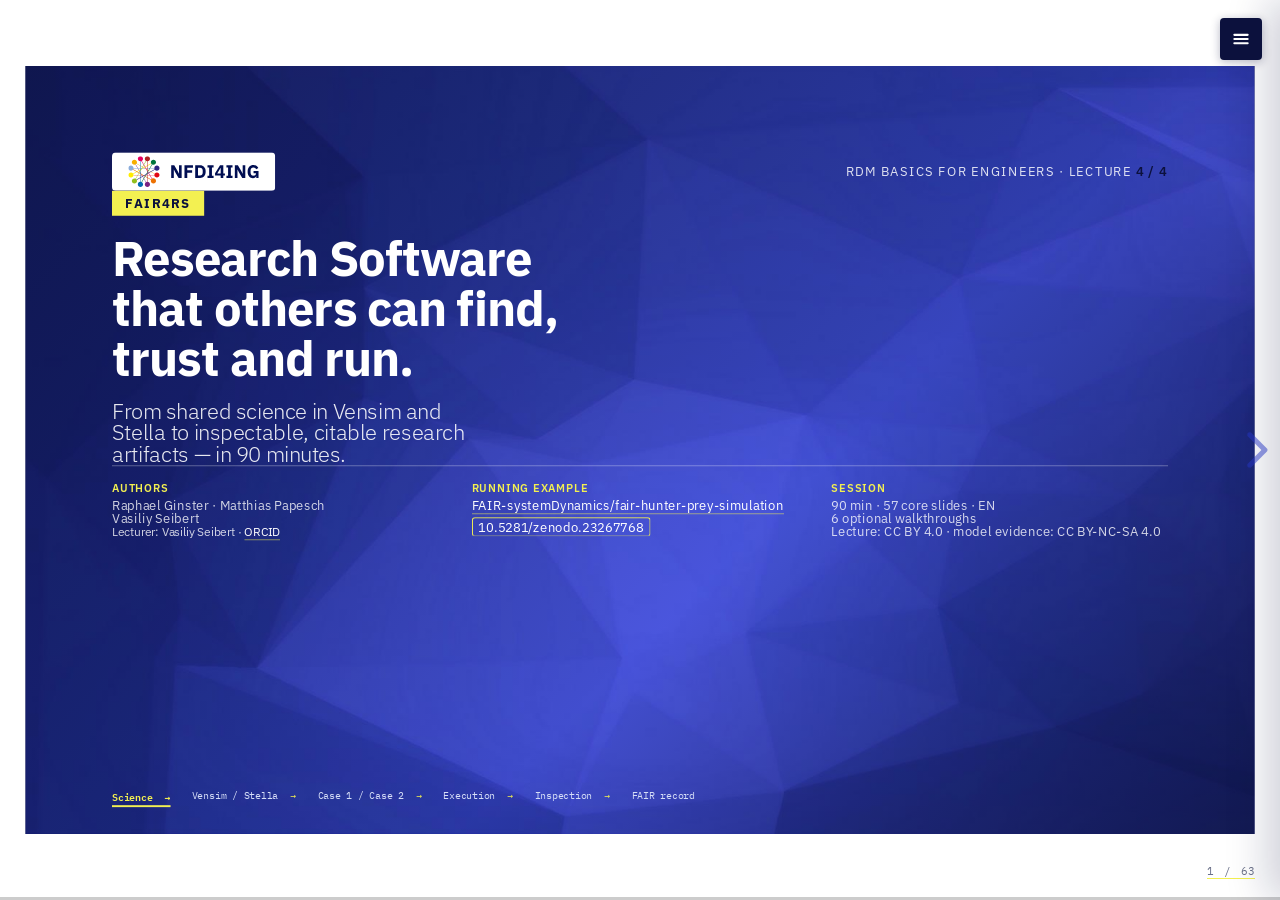
==== commit 87a2e093: "docs: publish verified Zenodo DOIs in lecture and citation metadata" ====
--- a/docs/slides/index.html
+++ b/docs/slides/index.html
@@ -44,7 +44,7 @@
       transition: transform .25s ease; }
     #nav-panel.open { transform: translateX(0); }
   </style>
-<link href="css/local-fonts.css" rel="stylesheet"/><link href="css/hunter-prey.css" rel="stylesheet"/></head>
+<link href="css/local-fonts.css" rel="stylesheet"/><link href="css/hunter-prey.css?v=e47575c2efae" rel="stylesheet"/></head>
 <body>
 <!-- Navigation toggle + overlay. Baseline off-screen styling lives in
      the <style> block in <head> so the panel stays hidden even before
@@ -79,7 +79,7 @@
 <h1>Research Software<br/>that others can find, trust and run.</h1>
 <div class="subtitle">From shared science in Vensim and Stella to inspectable, citable research artifacts — in 90 minutes.</div>
 </div>
-<div class="meta"><div><span class="label">Authors</span>Raphael Ginster · Matthias Papesch<br/>Vasiliy Seibert<br/><span class="presenter">Lecturer: Vasiliy Seibert · <a href="https://orcid.org/0000-0002-7121-6816">ORCID</a></span></div><div><span class="label">Running example</span><a href="https://github.com/FAIR-systemDynamics/fair-hunter-prey-simulation">FAIR-systemDynamics/<wbr/>fair-hunter-prey-simulation</a><br/><a class="doi-status" href="https://github.com/FAIR-systemDynamics/fair-hunter-prey-simulation/blob/__REVISION__/docs/fair/release.md">Concept DOI: awaiting first release</a></div><div><span class="label">Session</span>90 min · 57 core slides · EN<br/>6 optional walkthroughs<br/>Lecture: CC BY 4.0 · model evidence: CC BY-NC-SA 4.0</div></div>
+<div class="meta"><div><span class="label">Authors</span>Raphael Ginster · Matthias Papesch<br/>Vasiliy Seibert<br/><span class="presenter">Lecturer: Vasiliy Seibert · <a href="https://orcid.org/0000-0002-7121-6816">ORCID</a></span></div><div><span class="label">Running example</span><a href="https://github.com/FAIR-systemDynamics/fair-hunter-prey-simulation">FAIR-systemDynamics/<wbr/>fair-hunter-prey-simulation</a><br/><a class="doi-status" href="https://doi.org/10.5281/zenodo.23267768">10.5281/zenodo.23267768</a></div><div><span class="label">Session</span>90 min · 57 core slides · EN<br/>6 optional walkthroughs<br/>Lecture: CC BY 4.0 · model evidence: CC BY-NC-SA 4.0</div></div>
 <ol aria-label="Shared research workflow" class="workflow"><li aria-current="step" class="active">Science</li><li>Vensim / Stella</li><li>Case 1 / Case 2</li><li>Execution</li><li>Inspection</li><li>FAIR record</li></ol><aside class="notes">Reference slide 1: Research Software that others can find, trust and run.. Preserve its teaching purpose and visual layout. Adaptations: Adapt the repository-specific example. Update the repository destination. Replace heat-diffusion evidence with the verified hunter–prey counterpart. Shared workflow stage: Science. Distinguish native tool operations, saved-result inspection, and observed PySD execution. <p><a href="https://github.com/FAIR-systemDynamics/fair-hunter-prey-simulation">Repository</a> · <a href="https://fair-systemdynamics.github.io/fair-hunter-prey-simulation/">Semantic model</a> · <a href="https://github.com/FAIR-systemDynamics/fair-hunter-prey-simulation/blob/__REVISION__/docs/fair/evidence.md">FAIR4RS evidence</a></p><p><a href="https://vasiliyseibert.github.io/awesome-sim/#/0">Original slide 1</a> · <a href="comparison.html#reference-1">Exact adaptation register</a></p></aside></section><section class="content" data-reference-slide="2" data-stage="specification" id="recap">
 <div class="slide-header"><span class="brand">Opening</span><span class="chip">0 · Recap</span></div>
 <h1>Four lectures, one story</h1>
@@ -174,11 +174,11 @@
 <div class="slide-header"><span class="brand">Opening</span><span class="chip">0 · Running example</span></div>
 <h1>One repo, running through every slide</h1>
 <div class="two-col mt">
-<div class="col"><h3><code>fair-hunter-prey</code> <span class="tag">shared model</span></h3><p>A Kaibab ecosystem model implemented in Vensim and Stella Architect. Both implementations share a scientific specification and two cases; their file formats and numerical execution differ.</p><div class="callout blue">Every theory slide connects a FAIR4RS concept to evidence in this repository — from the CI badge to the Zenodo release workflow and <code>CITATION.cff</code>.</div><figure class="evidence"><a href="assets/evidence/stella-case2.jpg"><img alt="Existing Stella Architect model screenshot" loading="eager" src="assets/evidence/stella-case2.jpg"/></a><figcaption>Existing native evidence; no new native execution. <a href="assets/evidence/stella-case2.jpg">Inspect full-size screenshot ↗</a></figcaption></figure><div class="links"><a class="chip-link gh" href="https://github.com/FAIR-systemDynamics/fair-hunter-prey-simulation">GitHub · fair-hunter-prey-simulation</a> <a class="chip-link doi" href="https://github.com/FAIR-systemDynamics/fair-hunter-prey-simulation/blob/__REVISION__/docs/fair/release.md">Concept DOI: awaiting first release</a></div></div>
-<div class="col"><figure class="evidence"><a href="assets/evidence/repository.jpg"><img alt="Hunter–prey repository with metadata and teaching entry points" loading="eager" src="assets/evidence/repository.jpg"/></a><figcaption>Review-branch repository evidence. DOI publication follows approval of the exact release commit. <a href="assets/evidence/repository.jpg">Inspect full-size screenshot ↗</a></figcaption></figure><p class="small"><a href="https://github.com/FAIR-systemDynamics/fair-hunter-prey-simulation/blob/__REVISION__/docs/fair/README.md">Runnable examples</a> · <a href="https://fair-systemdynamics.github.io/fair-hunter-prey-simulation/">Semantic model and vocabulary</a></p></div>
+<div class="col"><h3><code>fair-hunter-prey</code> <span class="tag">shared model</span></h3><p>A Kaibab ecosystem model implemented in Vensim and Stella Architect. Both implementations share a scientific specification and two cases; their file formats and numerical execution differ.</p><div class="callout blue">Every theory slide connects a FAIR4RS concept to evidence in this repository — from the CI badge to the Zenodo release workflow and <code>CITATION.cff</code>.</div><figure class="evidence"><a href="assets/evidence/stella-case2.jpg?v=3ac98bc7ba45"><img alt="Existing Stella Architect model screenshot" loading="eager" src="assets/evidence/stella-case2.jpg?v=3ac98bc7ba45"/></a><figcaption>Existing native evidence; no new native execution. <a href="assets/evidence/stella-case2.jpg?v=3ac98bc7ba45">Inspect full-size screenshot ↗</a></figcaption></figure><div class="links"><a class="chip-link gh" href="https://github.com/FAIR-systemDynamics/fair-hunter-prey-simulation">GitHub · fair-hunter-prey-simulation</a> <a class="chip-link doi" href="https://doi.org/10.5281/zenodo.23267768">10.5281/zenodo.23267768</a></div></div>
+<div class="col"><figure class="evidence"><a href="assets/evidence/repository.jpg?v=771c3029e3ab"><img alt="Hunter–prey repository with metadata and teaching entry points" loading="eager" src="assets/evidence/repository.jpg?v=771c3029e3ab"/></a><figcaption>Repository evidence captured before publication. The verified release DOI is linked alongside. <a href="assets/evidence/repository.jpg?v=771c3029e3ab">Inspect full-size screenshot ↗</a></figcaption></figure><p class="small"><a href="https://github.com/FAIR-systemDynamics/fair-hunter-prey-simulation/blob/__REVISION__/docs/fair/README.md">Runnable examples</a> · <a href="https://fair-systemdynamics.github.io/fair-hunter-prey-simulation/">Semantic model and vocabulary</a></p></div>
 </div>
 <div class="slide-footer"><span class="fair">NFDI4ING · RDM Basics 4</span><span>Running example</span></div>
-<ol aria-label="Shared research workflow" class="workflow"><li aria-current="step" class="active">Science</li><li>Vensim / Stella</li><li>Case 1 / Case 2</li><li>Execution</li><li>Inspection</li><li>FAIR record</li></ol><aside class="notes">Reference slide 5: One repo, running through every slide. Preserve its teaching purpose and visual layout. Adaptations: Adapt the repository-specific example. Update the repository destination. Replace heat-diffusion evidence with the verified hunter–prey counterpart. Shared workflow stage: Science. Distinguish native tool operations, saved-result inspection, and observed PySD execution. <p><a href="https://github.com/FAIR-systemDynamics/fair-hunter-prey-simulation">Repository</a> · <a href="https://fair-systemdynamics.github.io/fair-hunter-prey-simulation/">Semantic model</a> · <a href="https://github.com/FAIR-systemDynamics/fair-hunter-prey-simulation/blob/__REVISION__/docs/fair/evidence.md">FAIR4RS evidence</a></p><p><a href="https://vasiliyseibert.github.io/awesome-sim/#/4">Original slide 5</a> · <a href="comparison.html#reference-5">Exact adaptation register</a></p></aside></section><section class="content case-study" data-stage="specification" id="shared-specification"><div class="slide-header"><span class="brand">Case-study addition</span><span class="chip">Vensim · Stella · Case 1 / Case 2</span></div><h1>Shared scientific specification</h1><div class="two-col"><div class="col"><p>The literature defines an ecosystem of <strong>deer, predators and forage</strong>. Equations, lookup functions, units and initial conditions describe the scientific problem.</p></div><div class="col"><figure class="evidence"><a aria-label="Open full-size screenshot: Existing semantic overview linking literature, equations and implementations" class="screenshot-link" href="assets/evidence/semantic-model.jpg" rel="noopener" target="_blank"><img alt="Existing semantic overview linking literature, equations and implementations" src="assets/evidence/semantic-model.jpg"/></a><figcaption>The existing semantic model connects the specification to both native implementations. <a href="assets/evidence/semantic-model.jpg" rel="noopener" target="_blank">Open full-size image ↗</a></figcaption></figure></div></div><div class="slide-footer"><span class="fair">NFDI4ING · RDM Basics 4</span><span>Case-study addition</span></div><aside class="notes">Tool-agnostic means shared scientific meaning. It does not imply identical serialization, software behavior or numerical trajectories.<br/><a href="https://fair-systemdynamics.github.io/fair-hunter-prey-simulation/#overview">#overview</a> · <a href="https://pressbooks.lib.jmu.edu/sdlearningguide/">Original scientific specification</a>Shared workflow stage: Science. Distinguish native tool operations, saved-result inspection, and observed PySD execution. <p><a href="https://github.com/FAIR-systemDynamics/fair-hunter-prey-simulation">Repository</a> · <a href="https://fair-systemdynamics.github.io/fair-hunter-prey-simulation/">Semantic model</a> · <a href="https://github.com/FAIR-systemDynamics/fair-hunter-prey-simulation/blob/__REVISION__/docs/fair/evidence.md">FAIR4RS evidence</a></p></aside><p class="small"><a href="https://fair-systemdynamics.github.io/fair-hunter-prey-simulation/#overview">Open the unchanged semantic model</a> · <a href="https://pressbooks.lib.jmu.edu/sdlearningguide/">Original scientific specification</a></p><ol aria-label="Shared research workflow" class="workflow workflow-full"><li aria-current="step" class="active">Science</li><li>Vensim / Stella</li><li>Case 1 / Case 2</li><li>Execution</li><li>Inspection</li><li>FAIR record</li></ol><ol aria-label="Shared research workflow" class="workflow"><li aria-current="step" class="active">Science</li><li>Vensim / Stella</li><li>Case 1 / Case 2</li><li>Execution</li><li>Inspection</li><li>FAIR record</li></ol></section><section class="content case-study" data-stage="implementation" id="shared-use-cases"><div class="slide-header"><span class="brand">Case-study addition</span><span class="chip">Vensim · Stella · Case 1 / Case 2</span></div><h1>Shared use cases, tool-specific implementations</h1><table class="compare"><thead><tr><th>Use case</th><th>Vensim implementation</th><th>Stella Architect implementation</th></tr></thead><tbody><tr><td>Define</td><td>Equations and sketch in .mdl</td><td>Equations and views in .stmx (XML/XMILE)</td></tr><tr><td>View</td><td>Native view or exported HTML/SVG</td><td>Native view or exported PDF/SVG</td></tr><tr><td>Document / comment</td><td>Model text, variable descriptions, report</td><td>Model documentation, equations, screenshots</td></tr><tr><td>Edit</td><td>Vensim authoring tools</td><td>Stella Architect authoring tools</td></tr><tr><td>Configure</td><td>Existing .cin, CSV and workbook inputs</td><td>Parameter, lookup and historical-data CSVs</td></tr><tr><td>Execute</td><td>Native Vensim engine; separate PySD route</td><td>Native Stella engine; separate PySD route</td></tr><tr><td>Export</td><td>Source, documentation and result data</td><td>Source, documentation and result data</td></tr></tbody></table><div class="slide-footer"><span class="fair">NFDI4ING · RDM Basics 4</span><span>Case-study addition</span></div><aside class="notes">Comments and model documentation belong to the define/document workflow. Viewing exported diagrams does not require a vendor editor. Native authoring and execution use the respective vendor tools.<br/><a href="https://github.com/FAIR-systemDynamics/fair-hunter-prey-simulation/blob/__REVISION__/models/kaibab_ecosystem_model.mdl">kaibab_ecosystem_model.mdl</a> · <a href="https://github.com/FAIR-systemDynamics/fair-hunter-prey-simulation/blob/__REVISION__/examples/stella-source/models/kaibab_ecosystem_model.stmx">kaibab_ecosystem_model.stmx</a>Shared workflow stage: Vensim / Stella. Distinguish native tool operations, saved-result inspection, and observed PySD execution. <p><a href="https://github.com/FAIR-systemDynamics/fair-hunter-prey-simulation">Repository</a> · <a href="https://fair-systemdynamics.github.io/fair-hunter-prey-simulation/">Semantic model</a> · <a href="https://github.com/FAIR-systemDynamics/fair-hunter-prey-simulation/blob/__REVISION__/docs/fair/evidence.md">FAIR4RS evidence</a></p></aside><ol aria-label="Shared research workflow" class="workflow"><li>Science</li><li aria-current="step" class="active">Vensim / Stella</li><li>Case 1 / Case 2</li><li>Execution</li><li>Inspection</li><li>FAIR record</li></ol></section><section class="content case-study" data-stage="implementation" id="artifacts-access"><div class="slide-header"><span class="brand">Case-study addition</span><span class="chip">Vensim · Stella · Case 1 / Case 2</span></div><h1>Tool-specific artifacts and access</h1><table class="compare"><thead><tr><th>Artifact</th><th>What it carries</th><th>Access boundary</th></tr></thead><tbody><tr><td>.mdl / .stmx</td><td>Editable model declarations; .stmx is XML/XMILE</td><td>Readable source, tool-specific semantics</td></tr><tr><td>CSV / HTML / SVG / PDF</td><td>Exported values or documentation</td><td>Open inspection in appropriate readers</td></tr><tr><td>.vpmx</td><td>Vensim packaged model</td><td>Vendor runtime; an export option, absent here</td></tr><tr><td>ZIP / .stmz</td><td>Stella bundled model and supporting files</td><td>Container only; an export option, absent here</td></tr></tbody></table><div class="slide-footer"><span class="fair">NFDI4ING · RDM Basics 4</span><span>Case-study addition</span></div><aside class="notes">Do not equate a ZIP archive with an interoperable model or reproducible run. Proprietary does not always mean paid access: vendor readers/players may offer free viewing or execution with restrictions.<br/><a href="https://vensim.com/vensim-applications/">Semantic model</a> · <a href="https://ssl.iseesystems.com/resources/help/v4/Content/08-Reference/03-Menus/File_menu.htm">File_menu.htm</a>Shared workflow stage: Vensim / Stella. Distinguish native tool operations, saved-result inspection, and observed PySD execution. <p><a href="https://github.com/FAIR-systemDynamics/fair-hunter-prey-simulation">Repository</a> · <a href="https://fair-systemdynamics.github.io/fair-hunter-prey-simulation/">Semantic model</a> · <a href="https://github.com/FAIR-systemDynamics/fair-hunter-prey-simulation/blob/__REVISION__/docs/fair/evidence.md">FAIR4RS evidence</a></p></aside><p class="small">Proprietary does not always mean paid: <a href="https://vensim.com/vensim-applications/">Vensim Model Reader</a> and <a href="https://www.iseesystems.com/resources/help/v4/Content/Welcome.htm">isee Player</a> offer restricted viewing/runtime workflows. Compatibility with this snapshot was not newly tested.</p><ol aria-label="Shared research workflow" class="workflow"><li>Science</li><li aria-current="step" class="active">Vensim / Stella</li><li>Case 1 / Case 2</li><li>Execution</li><li>Inspection</li><li>FAIR record</li></ol></section><section class="content case-study" data-stage="configuration" id="two-cases"><div class="slide-header"><span class="brand">Case-study addition</span><span class="chip">Vensim · Stella · Case 1 / Case 2</span></div><h1>Case 1 and Case 2</h1><table class="compare"><thead><tr><th>Parameter</th><th>Case 1</th><th>Case 2</th></tr></thead><tbody><tr><td>Annual kills per predator</td><td>40</td><td>20</td></tr><tr><td>Carrying-capacity horizon</td><td>2 years</td><td>4 years</td></tr><tr><td>Desired consumption per deer</td><td>0.75 t/(deer·year)</td><td>0.5 t/(deer·year)</td></tr><tr><td>Predator removal fraction</td><td>0/year</td><td>0.2/year</td></tr></tbody></table><p>The outcome is not an isolated predator-removal effect.</p><p class="case-files">Vensim: <a href="https://github.com/FAIR-systemDynamics/fair-hunter-prey-simulation/blob/__REVISION__/models/config/parameters/basic_parameters.cin">Case 1 parameters</a> + initial-stock workbook; <a href="https://github.com/FAIR-systemDynamics/fair-hunter-prey-simulation/blob/__REVISION__/models/config/scenarios/case2.cin">Case 2 changes</a>.<br/>Stella: <a href="https://github.com/FAIR-systemDynamics/fair-hunter-prey-simulation/blob/__REVISION__/examples/stella-source/models/config/parameters/kaibab_ecosystem_parameters_stella_scenario1.csv">Case 1 parameters</a> / <a href="https://github.com/FAIR-systemDynamics/fair-hunter-prey-simulation/blob/__REVISION__/examples/stella-source/models/config/parameters/kaibab_ecosystem_parameters_stella_scenario2.csv">Case 2 parameters</a>.</p><div class="slide-footer"><span class="fair">NFDI4ING · RDM Basics 4</span><span>Case-study addition</span></div><aside class="notes">Case 2 changes four parameters. Relate this point to the highlighted stage of the shared workflow.<br/><a href="https://github.com/FAIR-systemDynamics/fair-hunter-prey-simulation/blob/__REVISION__/models/config/scenarios/case2.cin">case2.cin</a> · <a href="https://github.com/FAIR-systemDynamics/fair-hunter-prey-simulation/blob/__REVISION__/examples/stella-source/models/config/parameters/kaibab_ecosystem_parameters_stella_scenario2.csv">kaibab_ecosystem_parameters_stella_scenario2.csv</a>Shared workflow stage: Case 1 / Case 2. Distinguish native tool operations, saved-result inspection, and observed PySD execution. <p><a href="https://github.com/FAIR-systemDynamics/fair-hunter-prey-simulation">Repository</a> · <a href="https://fair-systemdynamics.github.io/fair-hunter-prey-simulation/">Semantic model</a> · <a href="https://github.com/FAIR-systemDynamics/fair-hunter-prey-simulation/blob/__REVISION__/docs/fair/evidence.md">FAIR4RS evidence</a></p></aside><ol aria-label="Shared research workflow" class="workflow"><li>Science</li><li>Vensim / Stella</li><li aria-current="step" class="active">Case 1 / Case 2</li><li>Execution</li><li>Inspection</li><li>FAIR record</li></ol></section><section class="content case-study" data-stage="results" id="open-workflows"><div class="slide-header"><span class="brand">Case-study addition</span><span class="chip">Vensim · Stella · Case 1 / Case 2</span></div><h1>Open inspection and independent execution</h1><div class="two-col"><div class="col"><p><strong>Inspect saved exports</strong></p><ul><li>Read existing Vensim and Stella CSVs.</li><li>Use pandas and Matplotlib for tables and figures.</li><li>No simulation or proprietary application is executed.</li></ul></div><div class="col"><p><strong>Run an implementation with PySD</strong></p><ul><li>Translate a copy of .mdl or .stmx.</li><li>Apply the existing numerical adapters.</li><li>Compare the new run with its own tool’s reference.</li></ul></div></div><div class="slide-footer"><span class="fair">NFDI4ING · RDM Basics 4</span><span>Case-study addition</span></div><aside class="notes">CSV inspection is not performed by PySD. PySD is the independent simulation route. Both are useful interoperability examples, with different evidential claims.<br/><a href="https://github.com/FAIR-systemDynamics/fair-hunter-prey-simulation/blob/__REVISION__/docs/pysd_integration.md">pysd_integration.md</a> · <a href="https://pysd.readthedocs.io/en/latest/">PySD documentation</a>Shared workflow stage: Inspection. Distinguish native tool operations, saved-result inspection, and observed PySD execution. <p><a href="https://github.com/FAIR-systemDynamics/fair-hunter-prey-simulation">Repository</a> · <a href="https://fair-systemdynamics.github.io/fair-hunter-prey-simulation/">Semantic model</a> · <a href="https://github.com/FAIR-systemDynamics/fair-hunter-prey-simulation/blob/__REVISION__/docs/fair/evidence.md">FAIR4RS evidence</a></p></aside><p class="small"><a href="https://pysd.readthedocs.io/en/latest/">PySD supports translation and simulation, with feature limitations</a>. Stella Case 2’s native CSV has final values only; a new PySD trajectory is separate evidence.</p><ol aria-label="Shared research workflow" class="workflow"><li>Science</li><li>Vensim / Stella</li><li>Case 1 / Case 2</li><li>Execution</li><li aria-current="step" class="active">Inspection</li><li>FAIR record</li></ol></section><section class="divider" data-reference-slide="6" data-stage="archive" id="findable-accessible">
+<ol aria-label="Shared research workflow" class="workflow"><li aria-current="step" class="active">Science</li><li>Vensim / Stella</li><li>Case 1 / Case 2</li><li>Execution</li><li>Inspection</li><li>FAIR record</li></ol><aside class="notes">Reference slide 5: One repo, running through every slide. Preserve its teaching purpose and visual layout. Adaptations: Adapt the repository-specific example. Update the repository destination. Replace heat-diffusion evidence with the verified hunter–prey counterpart. Shared workflow stage: Science. Distinguish native tool operations, saved-result inspection, and observed PySD execution. <p><a href="https://github.com/FAIR-systemDynamics/fair-hunter-prey-simulation">Repository</a> · <a href="https://fair-systemdynamics.github.io/fair-hunter-prey-simulation/">Semantic model</a> · <a href="https://github.com/FAIR-systemDynamics/fair-hunter-prey-simulation/blob/__REVISION__/docs/fair/evidence.md">FAIR4RS evidence</a></p><p><a href="https://vasiliyseibert.github.io/awesome-sim/#/4">Original slide 5</a> · <a href="comparison.html#reference-5">Exact adaptation register</a></p></aside></section><section class="content case-study" data-stage="specification" id="shared-specification"><div class="slide-header"><span class="brand">Case-study addition</span><span class="chip">Vensim · Stella · Case 1 / Case 2</span></div><h1>Shared scientific specification</h1><div class="two-col"><div class="col"><p>The literature defines an ecosystem of <strong>deer, predators and forage</strong>. Equations, lookup functions, units and initial conditions describe the scientific problem.</p></div><div class="col"><figure class="evidence"><a aria-label="Open full-size screenshot: Existing semantic overview linking literature, equations and implementations" class="screenshot-link" href="assets/evidence/semantic-model.jpg?v=23f5e7c7174a" rel="noopener" target="_blank"><img alt="Existing semantic overview linking literature, equations and implementations" src="assets/evidence/semantic-model.jpg?v=23f5e7c7174a"/></a><figcaption>The existing semantic model connects the specification to both native implementations. <a href="assets/evidence/semantic-model.jpg?v=23f5e7c7174a" rel="noopener" target="_blank">Open full-size image ↗</a></figcaption></figure></div></div><div class="slide-footer"><span class="fair">NFDI4ING · RDM Basics 4</span><span>Case-study addition</span></div><aside class="notes">Tool-agnostic means shared scientific meaning. It does not imply identical serialization, software behavior or numerical trajectories.<br/><a href="https://fair-systemdynamics.github.io/fair-hunter-prey-simulation/#overview">#overview</a> · <a href="https://pressbooks.lib.jmu.edu/sdlearningguide/">Original scientific specification</a>Shared workflow stage: Science. Distinguish native tool operations, saved-result inspection, and observed PySD execution. <p><a href="https://github.com/FAIR-systemDynamics/fair-hunter-prey-simulation">Repository</a> · <a href="https://fair-systemdynamics.github.io/fair-hunter-prey-simulation/">Semantic model</a> · <a href="https://github.com/FAIR-systemDynamics/fair-hunter-prey-simulation/blob/__REVISION__/docs/fair/evidence.md">FAIR4RS evidence</a></p></aside><p class="small"><a href="https://fair-systemdynamics.github.io/fair-hunter-prey-simulation/#overview">Open the unchanged semantic model</a> · <a href="https://pressbooks.lib.jmu.edu/sdlearningguide/">Original scientific specification</a></p><ol aria-label="Shared research workflow" class="workflow workflow-full"><li aria-current="step" class="active">Science</li><li>Vensim / Stella</li><li>Case 1 / Case 2</li><li>Execution</li><li>Inspection</li><li>FAIR record</li></ol><ol aria-label="Shared research workflow" class="workflow"><li aria-current="step" class="active">Science</li><li>Vensim / Stella</li><li>Case 1 / Case 2</li><li>Execution</li><li>Inspection</li><li>FAIR record</li></ol></section><section class="content case-study" data-stage="implementation" id="shared-use-cases"><div class="slide-header"><span class="brand">Case-study addition</span><span class="chip">Vensim · Stella · Case 1 / Case 2</span></div><h1>Shared use cases, tool-specific implementations</h1><table class="compare"><thead><tr><th>Use case</th><th>Vensim implementation</th><th>Stella Architect implementation</th></tr></thead><tbody><tr><td>Define</td><td>Equations and sketch in .mdl</td><td>Equations and views in .stmx (XML/XMILE)</td></tr><tr><td>View</td><td>Native view or exported HTML/SVG</td><td>Native view or exported PDF/SVG</td></tr><tr><td>Document / comment</td><td>Model text, variable descriptions, report</td><td>Model documentation, equations, screenshots</td></tr><tr><td>Edit</td><td>Vensim authoring tools</td><td>Stella Architect authoring tools</td></tr><tr><td>Configure</td><td>Existing .cin, CSV and workbook inputs</td><td>Parameter, lookup and historical-data CSVs</td></tr><tr><td>Execute</td><td>Native Vensim engine; separate PySD route</td><td>Native Stella engine; separate PySD route</td></tr><tr><td>Export</td><td>Source, documentation and result data</td><td>Source, documentation and result data</td></tr></tbody></table><div class="slide-footer"><span class="fair">NFDI4ING · RDM Basics 4</span><span>Case-study addition</span></div><aside class="notes">Comments and model documentation belong to the define/document workflow. Viewing exported diagrams does not require a vendor editor. Native authoring and execution use the respective vendor tools.<br/><a href="https://github.com/FAIR-systemDynamics/fair-hunter-prey-simulation/blob/__REVISION__/models/kaibab_ecosystem_model.mdl">kaibab_ecosystem_model.mdl</a> · <a href="https://github.com/FAIR-systemDynamics/fair-hunter-prey-simulation/blob/__REVISION__/examples/stella-source/models/kaibab_ecosystem_model.stmx">kaibab_ecosystem_model.stmx</a>Shared workflow stage: Vensim / Stella. Distinguish native tool operations, saved-result inspection, and observed PySD execution. <p><a href="https://github.com/FAIR-systemDynamics/fair-hunter-prey-simulation">Repository</a> · <a href="https://fair-systemdynamics.github.io/fair-hunter-prey-simulation/">Semantic model</a> · <a href="https://github.com/FAIR-systemDynamics/fair-hunter-prey-simulation/blob/__REVISION__/docs/fair/evidence.md">FAIR4RS evidence</a></p></aside><ol aria-label="Shared research workflow" class="workflow"><li>Science</li><li aria-current="step" class="active">Vensim / Stella</li><li>Case 1 / Case 2</li><li>Execution</li><li>Inspection</li><li>FAIR record</li></ol></section><section class="content case-study" data-stage="implementation" id="artifacts-access"><div class="slide-header"><span class="brand">Case-study addition</span><span class="chip">Vensim · Stella · Case 1 / Case 2</span></div><h1>Tool-specific artifacts and access</h1><table class="compare"><thead><tr><th>Artifact</th><th>What it carries</th><th>Access boundary</th></tr></thead><tbody><tr><td>.mdl / .stmx</td><td>Editable model declarations; .stmx is XML/XMILE</td><td>Readable source, tool-specific semantics</td></tr><tr><td>CSV / HTML / SVG / PDF</td><td>Exported values or documentation</td><td>Open inspection in appropriate readers</td></tr><tr><td>.vpmx</td><td>Vensim packaged model</td><td>Vendor runtime; an export option, absent here</td></tr><tr><td>ZIP / .stmz</td><td>Stella bundled model and supporting files</td><td>Container only; an export option, absent here</td></tr></tbody></table><div class="slide-footer"><span class="fair">NFDI4ING · RDM Basics 4</span><span>Case-study addition</span></div><aside class="notes">Do not equate a ZIP archive with an interoperable model or reproducible run. Proprietary does not always mean paid access: vendor readers/players may offer free viewing or execution with restrictions.<br/><a href="https://vensim.com/vensim-applications/">Semantic model</a> · <a href="https://ssl.iseesystems.com/resources/help/v4/Content/08-Reference/03-Menus/File_menu.htm">File_menu.htm</a>Shared workflow stage: Vensim / Stella. Distinguish native tool operations, saved-result inspection, and observed PySD execution. <p><a href="https://github.com/FAIR-systemDynamics/fair-hunter-prey-simulation">Repository</a> · <a href="https://fair-systemdynamics.github.io/fair-hunter-prey-simulation/">Semantic model</a> · <a href="https://github.com/FAIR-systemDynamics/fair-hunter-prey-simulation/blob/__REVISION__/docs/fair/evidence.md">FAIR4RS evidence</a></p></aside><p class="small">Proprietary does not always mean paid: <a href="https://vensim.com/vensim-applications/">Vensim Model Reader</a> and <a href="https://www.iseesystems.com/resources/help/v4/Content/Welcome.htm">isee Player</a> offer restricted viewing/runtime workflows. Compatibility with this snapshot was not newly tested.</p><ol aria-label="Shared research workflow" class="workflow"><li>Science</li><li aria-current="step" class="active">Vensim / Stella</li><li>Case 1 / Case 2</li><li>Execution</li><li>Inspection</li><li>FAIR record</li></ol></section><section class="content case-study" data-stage="configuration" id="two-cases"><div class="slide-header"><span class="brand">Case-study addition</span><span class="chip">Vensim · Stella · Case 1 / Case 2</span></div><h1>Case 1 and Case 2</h1><table class="compare"><thead><tr><th>Parameter</th><th>Case 1</th><th>Case 2</th></tr></thead><tbody><tr><td>Annual kills per predator</td><td>40</td><td>20</td></tr><tr><td>Carrying-capacity horizon</td><td>2 years</td><td>4 years</td></tr><tr><td>Desired consumption per deer</td><td>0.75 t/(deer·year)</td><td>0.5 t/(deer·year)</td></tr><tr><td>Predator removal fraction</td><td>0/year</td><td>0.2/year</td></tr></tbody></table><p>The outcome is not an isolated predator-removal effect.</p><p class="case-files">Vensim: <a href="https://github.com/FAIR-systemDynamics/fair-hunter-prey-simulation/blob/__REVISION__/models/config/parameters/basic_parameters.cin">Case 1 parameters</a> + initial-stock workbook; <a href="https://github.com/FAIR-systemDynamics/fair-hunter-prey-simulation/blob/__REVISION__/models/config/scenarios/case2.cin">Case 2 changes</a>.<br/>Stella: <a href="https://github.com/FAIR-systemDynamics/fair-hunter-prey-simulation/blob/__REVISION__/examples/stella-source/models/config/parameters/kaibab_ecosystem_parameters_stella_scenario1.csv">Case 1 parameters</a> / <a href="https://github.com/FAIR-systemDynamics/fair-hunter-prey-simulation/blob/__REVISION__/examples/stella-source/models/config/parameters/kaibab_ecosystem_parameters_stella_scenario2.csv">Case 2 parameters</a>.</p><div class="slide-footer"><span class="fair">NFDI4ING · RDM Basics 4</span><span>Case-study addition</span></div><aside class="notes">Case 2 changes four parameters. Relate this point to the highlighted stage of the shared workflow.<br/><a href="https://github.com/FAIR-systemDynamics/fair-hunter-prey-simulation/blob/__REVISION__/models/config/scenarios/case2.cin">case2.cin</a> · <a href="https://github.com/FAIR-systemDynamics/fair-hunter-prey-simulation/blob/__REVISION__/examples/stella-source/models/config/parameters/kaibab_ecosystem_parameters_stella_scenario2.csv">kaibab_ecosystem_parameters_stella_scenario2.csv</a>Shared workflow stage: Case 1 / Case 2. Distinguish native tool operations, saved-result inspection, and observed PySD execution. <p><a href="https://github.com/FAIR-systemDynamics/fair-hunter-prey-simulation">Repository</a> · <a href="https://fair-systemdynamics.github.io/fair-hunter-prey-simulation/">Semantic model</a> · <a href="https://github.com/FAIR-systemDynamics/fair-hunter-prey-simulation/blob/__REVISION__/docs/fair/evidence.md">FAIR4RS evidence</a></p></aside><ol aria-label="Shared research workflow" class="workflow"><li>Science</li><li>Vensim / Stella</li><li aria-current="step" class="active">Case 1 / Case 2</li><li>Execution</li><li>Inspection</li><li>FAIR record</li></ol></section><section class="content case-study" data-stage="results" id="open-workflows"><div class="slide-header"><span class="brand">Case-study addition</span><span class="chip">Vensim · Stella · Case 1 / Case 2</span></div><h1>Open inspection and independent execution</h1><div class="two-col"><div class="col"><p><strong>Inspect saved exports</strong></p><ul><li>Read existing Vensim and Stella CSVs.</li><li>Use pandas and Matplotlib for tables and figures.</li><li>No simulation or proprietary application is executed.</li></ul></div><div class="col"><p><strong>Run an implementation with PySD</strong></p><ul><li>Translate a copy of .mdl or .stmx.</li><li>Apply the existing numerical adapters.</li><li>Compare the new run with its own tool’s reference.</li></ul></div></div><div class="slide-footer"><span class="fair">NFDI4ING · RDM Basics 4</span><span>Case-study addition</span></div><aside class="notes">CSV inspection is not performed by PySD. PySD is the independent simulation route. Both are useful interoperability examples, with different evidential claims.<br/><a href="https://github.com/FAIR-systemDynamics/fair-hunter-prey-simulation/blob/__REVISION__/docs/pysd_integration.md">pysd_integration.md</a> · <a href="https://pysd.readthedocs.io/en/latest/">PySD documentation</a>Shared workflow stage: Inspection. Distinguish native tool operations, saved-result inspection, and observed PySD execution. <p><a href="https://github.com/FAIR-systemDynamics/fair-hunter-prey-simulation">Repository</a> · <a href="https://fair-systemdynamics.github.io/fair-hunter-prey-simulation/">Semantic model</a> · <a href="https://github.com/FAIR-systemDynamics/fair-hunter-prey-simulation/blob/__REVISION__/docs/fair/evidence.md">FAIR4RS evidence</a></p></aside><p class="small"><a href="https://pysd.readthedocs.io/en/latest/">PySD supports translation and simulation, with feature limitations</a>. Stella Case 2’s native CSV has final values only; a new PySD trajectory is separate evidence.</p><ol aria-label="Shared research workflow" class="workflow"><li>Science</li><li>Vensim / Stella</li><li>Case 1 / Case 2</li><li>Execution</li><li aria-current="step" class="active">Inspection</li><li>FAIR record</li></ol></section><section class="divider" data-reference-slide="6" data-stage="archive" id="findable-accessible">
 <div class="num">01</div>
 <h1>Findable &amp; Accessible research software</h1>
 <div class="rule"></div>
@@ -201,10 +201,10 @@
 <li><strong>F1.2</strong> — each <em>version</em> gets its own distinct ID.</li>
 </ul>
 </div>
-<div class="col"><div class="mapping-title">In <code>fair-hunter-prey</code></div><ul class="check"><li><strong>Concept DOI</strong>: <a href="https://github.com/FAIR-systemDynamics/fair-hunter-prey-simulation/blob/__REVISION__/docs/fair/release.md">Concept DOI: awaiting first release</a> → F1 / F1.1.</li><li><strong>Version DOI</strong>: <a href="https://github.com/FAIR-systemDynamics/fair-hunter-prey-simulation/blob/__REVISION__/docs/fair/release.md">Version DOI: awaiting first release</a> → F1.2.</li><li><strong>v0.7.0</strong> identifies the first planned archived software release; prior teaching tags remain distinct.</li><li>Identify the scientific model, Vensim/Stella source, Case 1/2 configuration, and each recorded run separately.</li></ul><div class="callout blue">One project · distinct versions · traceable research objects.</div></div>
+<div class="col"><div class="mapping-title">In <code>fair-hunter-prey</code></div><ul class="check"><li><strong>Concept DOI</strong>: <a href="https://doi.org/10.5281/zenodo.23267768">10.5281/zenodo.23267768</a> → F1 / F1.1.</li><li><strong>Version DOI</strong>: <a href="https://doi.org/10.5281/zenodo.23267769">10.5281/zenodo.23267769</a> → F1.2.</li><li><strong>v0.7.0</strong> identifies the first archived software release; prior teaching tags remain distinct.</li><li>Identify the scientific model, Vensim/Stella source, Case 1/2 configuration, and each recorded run separately.</li></ul><div class="callout blue">One project · distinct versions · traceable research objects.</div></div>
 </div>
 <div class="slide-footer"><span class="fair">Block 1 · Findable &amp; Accessible</span><span>F1 · Principle</span></div>
-<ol aria-label="Shared research workflow" class="workflow"><li>Science</li><li>Vensim / Stella</li><li>Case 1 / Case 2</li><li>Execution</li><li>Inspection</li><li aria-current="step" class="active">FAIR record</li></ol><aside class="notes">Reference slide 7: F1 · Globally unique and persistent identifier F1 F1.1 F1.2. Preserve its teaching purpose and visual layout. Adaptations: Adapt the repository-specific example. Persistence is a stewardship commitment, not a guarantee of eternal availability. Preserve the theory column and adapt the worked example. Shared workflow stage: FAIR record. Distinguish native tool operations, saved-result inspection, and observed PySD execution. Publication status is awaiting-commit-review. Do not imply that a configured webhook is already a completed deposit. <p><a href="https://github.com/FAIR-systemDynamics/fair-hunter-prey-simulation">Repository</a> · <a href="https://fair-systemdynamics.github.io/fair-hunter-prey-simulation/">Semantic model</a> · <a href="https://github.com/FAIR-systemDynamics/fair-hunter-prey-simulation/blob/__REVISION__/docs/fair/evidence.md">FAIR4RS evidence</a></p><p><a href="https://vasiliyseibert.github.io/awesome-sim/#/6">Original slide 7</a> · <a href="comparison.html#reference-7">Exact adaptation register</a></p></aside></section><section class="content" data-reference-slide="8" data-stage="archive" id="zenodo-webhook">
+<ol aria-label="Shared research workflow" class="workflow"><li>Science</li><li>Vensim / Stella</li><li>Case 1 / Case 2</li><li>Execution</li><li>Inspection</li><li aria-current="step" class="active">FAIR record</li></ol><aside class="notes">Reference slide 7: F1 · Globally unique and persistent identifier F1 F1.1 F1.2. Preserve its teaching purpose and visual layout. Adaptations: Adapt the repository-specific example. Persistence is a stewardship commitment, not a guarantee of eternal availability. Preserve the theory column and adapt the worked example. Shared workflow stage: FAIR record. Distinguish native tool operations, saved-result inspection, and observed PySD execution. Publication status is published. Do not imply that a configured webhook is already a completed deposit. <p><a href="https://github.com/FAIR-systemDynamics/fair-hunter-prey-simulation">Repository</a> · <a href="https://fair-systemdynamics.github.io/fair-hunter-prey-simulation/">Semantic model</a> · <a href="https://github.com/FAIR-systemDynamics/fair-hunter-prey-simulation/blob/__REVISION__/docs/fair/evidence.md">FAIR4RS evidence</a></p><p><a href="https://vasiliyseibert.github.io/awesome-sim/#/6">Original slide 7</a> · <a href="comparison.html#reference-7">Exact adaptation register</a></p></aside></section><section class="content" data-reference-slide="8" data-stage="archive" id="zenodo-webhook">
 <div class="slide-header"><span class="brand">Findable &amp; Accessible</span><span class="chip">F1 · In practice</span></div>
 <h1>F1 · A DOI is a <em>promise</em>, not a URL<span class="fair-pill F">F1</span></h1>
 <div class="two-col mt">
@@ -221,13 +221,13 @@
 <li><code>doi.org/…</code> — HTTP resolver, not the identity</li>
 </ul>
 <p class="small muted">A DOI is designed for long-term resolution through maintained registration and repository services, independently of a GitHub URL.</p>
-<p class="small muted">Anatomy example: the published awesome-sim DOI. The hunter–prey DOI is issued after the reviewed release.</p></div>
-<div class="col"><h3>How you get one · live demonstration</h3><ul class="check"><li>Connect the repository in <a href="https://zenodo.org/account/settings/github/">Zenodo’s GitHub settings</a>. The switch installs the release webhook.</li><li>Review authors, licenses and <code>.zenodo.json</code>; approve the exact source commit for <code>v0.7.0</code>.</li><li>Create a GitHub release from that commit. Verify the delivery and Zenodo record before claiming a DOI.</li><li>Keep main and the live semantic site unchanged; the release uses the reviewed branch snapshot.</li></ul><div class="links"><a class="chip-link zen" href="https://zenodo.org/account/settings/github/">Zenodo · GitHub settings</a></div><div class="artefact"><div class="file-head"><span>git → GitHub → Zenodo</span><span>text</span></div><pre><code class="language-text">reviewed commit → GitHub release
+<p class="small muted">Anatomy example: the published awesome-sim DOI. The hunter–prey DOI is linked below.</p></div>
+<div class="col"><h3>How you get one · live demonstration</h3><ul class="check"><li>Connect the repository in <a href="https://zenodo.org/account/settings/github/">Zenodo’s GitHub settings</a>. The switch installs the release webhook.</li><li>Review authors, licenses and <code>.zenodo.json</code>; approve the exact source commit for <code>v0.7.0</code>.</li><li>Create a GitHub release from that commit. Verify the delivery and Zenodo record before claiming a DOI.</li><li>The release archives commit e2e72ea61a25. These slides link to the verified deposit.</li></ul><div class="links"><a class="chip-link zen" href="https://zenodo.org/account/settings/github/">Zenodo · GitHub settings</a></div><div class="artefact"><div class="file-head"><span>git → GitHub → Zenodo</span><span>text</span></div><pre><code class="language-text">reviewed commit → GitHub release
 → release webhook → Zenodo archive
-→ verify concept DOI + version DOI</code></pre></div><p class="small"><a href="https://github.com/FAIR-systemDynamics/fair-hunter-prey-simulation/blob/__REVISION__/docs/fair/release.md">Release checklist</a> · <a href="https://github.com/FAIR-systemDynamics/fair-hunter-prey-simulation/blob/__REVISION__/docs/fair/release.md">Concept DOI: awaiting first release</a></p></div>
+→ verify concept DOI + version DOI</code></pre></div><p class="small"><a href="https://github.com/FAIR-systemDynamics/fair-hunter-prey-simulation/blob/__REVISION__/docs/fair/release.md">Release checklist</a> · <a href="https://doi.org/10.5281/zenodo.23267768">10.5281/zenodo.23267768</a></p></div>
 </div>
 <div class="slide-footer"><span class="fair">Block 1 · Findable &amp; Accessible</span><span>F1 · Persistent identifier</span></div>
-<ol aria-label="Shared research workflow" class="workflow"><li>Science</li><li>Vensim / Stella</li><li>Case 1 / Case 2</li><li>Execution</li><li>Inspection</li><li aria-current="step" class="active">FAIR record</li></ol><aside class="notes">Reference slide 8: F1 · A DOI is a promise , not a URL F1. Preserve its teaching purpose and visual layout. Adaptations: Retain the useful real DOI anatomy without falsely assigning the reference DOI to this repository. Remove an absolute persistence guarantee. Replace heat-diffusion evidence with the verified hunter–prey counterpart. Shared workflow stage: FAIR record. Distinguish native tool operations, saved-result inspection, and observed PySD execution. Publication status is awaiting-commit-review. Do not imply that a configured webhook is already a completed deposit. <p><a href="https://github.com/FAIR-systemDynamics/fair-hunter-prey-simulation">Repository</a> · <a href="https://fair-systemdynamics.github.io/fair-hunter-prey-simulation/">Semantic model</a> · <a href="https://github.com/FAIR-systemDynamics/fair-hunter-prey-simulation/blob/__REVISION__/docs/fair/evidence.md">FAIR4RS evidence</a></p><p><a href="https://vasiliyseibert.github.io/awesome-sim/#/7">Original slide 8</a> · <a href="comparison.html#reference-8">Exact adaptation register</a></p></aside></section><section class="content" data-reference-slide="9" data-stage="archive" id="version-identifiers">
+<ol aria-label="Shared research workflow" class="workflow"><li>Science</li><li>Vensim / Stella</li><li>Case 1 / Case 2</li><li>Execution</li><li>Inspection</li><li aria-current="step" class="active">FAIR record</li></ol><aside class="notes">Reference slide 8: F1 · A DOI is a promise , not a URL F1. Preserve its teaching purpose and visual layout. Adaptations: Retain the useful real DOI anatomy without falsely assigning the reference DOI to this repository. Remove an absolute persistence guarantee. Replace heat-diffusion evidence with the verified hunter–prey counterpart. Shared workflow stage: FAIR record. Distinguish native tool operations, saved-result inspection, and observed PySD execution. Publication status is published. Do not imply that a configured webhook is already a completed deposit. <p><a href="https://github.com/FAIR-systemDynamics/fair-hunter-prey-simulation">Repository</a> · <a href="https://fair-systemdynamics.github.io/fair-hunter-prey-simulation/">Semantic model</a> · <a href="https://github.com/FAIR-systemDynamics/fair-hunter-prey-simulation/blob/__REVISION__/docs/fair/evidence.md">FAIR4RS evidence</a></p><p><a href="https://vasiliyseibert.github.io/awesome-sim/#/7">Original slide 8</a> · <a href="comparison.html#reference-8">Exact adaptation register</a></p></aside></section><section class="content" data-reference-slide="9" data-stage="archive" id="version-identifiers">
 <div class="slide-header"><span class="brand">Findable &amp; Accessible</span><span class="chip">F1.1 / F1.2 · Granularity</span></div>
 <h1>One project, many versions — each citable<span class="fair-pill F">F1.1</span><span class="fair-pill F">F1.2</span></h1>
 <div class="two-col wide-right mt">
@@ -242,10 +242,10 @@
           </div>
 <p class="small muted">Git teaching milestones <code>v0.1-scaffold</code> through <code>v0.6-verification</code> document development. They are not Zenodo deposits.</p>
 </div>
-<div class="col"><h3>Hunter–prey release identities</h3><table class="compare"><thead><tr><th>Level</th><th>Identifier</th><th>Meaning</th></tr></thead><tbody><tr><td>Concept</td><td><a href="https://github.com/FAIR-systemDynamics/fair-hunter-prey-simulation/blob/__REVISION__/docs/fair/release.md">Concept DOI: awaiting first release</a></td><td>Project across archived versions</td></tr><tr><td>v0.7.0</td><td><a href="https://github.com/FAIR-systemDynamics/fair-hunter-prey-simulation/blob/__REVISION__/docs/fair/release.md">Version DOI: awaiting first release</a></td><td>Exact reviewed software snapshot</td></tr><tr><td>Execution</td><td>Implementation + case + source hash</td><td>A particular PySD run</td></tr></tbody></table><p class="small">A single release establishes both a project-level and a version-level identifier. Future releases receive distinct version DOIs.</p></div>
+<div class="col"><h3>Hunter–prey release identities</h3><table class="compare"><thead><tr><th>Level</th><th>Identifier</th><th>Meaning</th></tr></thead><tbody><tr><td>Concept</td><td><a href="https://doi.org/10.5281/zenodo.23267768">10.5281/zenodo.23267768</a></td><td>Project across archived versions</td></tr><tr><td>v0.7.0</td><td><a href="https://doi.org/10.5281/zenodo.23267769">10.5281/zenodo.23267769</a></td><td>Exact reviewed software snapshot</td></tr><tr><td>Execution</td><td>Implementation + case + source hash</td><td>A particular PySD run</td></tr></tbody></table><p class="small">A single release establishes both a project-level and a version-level identifier. Future releases receive distinct version DOIs.</p></div>
 </div>
 <div class="slide-footer"><span class="fair">Block 1 · Findable &amp; Accessible</span><span>F1.1 / F1.2 · Granularity</span></div>
-<ol aria-label="Shared research workflow" class="workflow"><li>Science</li><li>Vensim / Stella</li><li>Case 1 / Case 2</li><li>Execution</li><li>Inspection</li><li aria-current="step" class="active">FAIR record</li></ol><aside class="notes">Reference slide 9: One project, many versions — each citable F1.1 F1.2. Preserve its teaching purpose and visual layout. Adaptations: Adapt the repository-specific example. Replace heat-diffusion evidence with the verified hunter–prey counterpart. Preserve the theory column and adapt the worked example. Shared workflow stage: FAIR record. Distinguish native tool operations, saved-result inspection, and observed PySD execution. Publication status is awaiting-commit-review. Do not imply that a configured webhook is already a completed deposit. <p><a href="https://github.com/FAIR-systemDynamics/fair-hunter-prey-simulation">Repository</a> · <a href="https://fair-systemdynamics.github.io/fair-hunter-prey-simulation/">Semantic model</a> · <a href="https://github.com/FAIR-systemDynamics/fair-hunter-prey-simulation/blob/__REVISION__/docs/fair/evidence.md">FAIR4RS evidence</a></p><p><a href="https://vasiliyseibert.github.io/awesome-sim/#/8">Original slide 9</a> · <a href="comparison.html#reference-9">Exact adaptation register</a></p></aside></section><section class="content" data-reference-slide="10" data-stage="archive" id="metadata-principles">
+<ol aria-label="Shared research workflow" class="workflow"><li>Science</li><li>Vensim / Stella</li><li>Case 1 / Case 2</li><li>Execution</li><li>Inspection</li><li aria-current="step" class="active">FAIR record</li></ol><aside class="notes">Reference slide 9: One project, many versions — each citable F1.1 F1.2. Preserve its teaching purpose and visual layout. Adaptations: Adapt the repository-specific example. Replace heat-diffusion evidence with the verified hunter–prey counterpart. Preserve the theory column and adapt the worked example. Shared workflow stage: FAIR record. Distinguish native tool operations, saved-result inspection, and observed PySD execution. Publication status is published. Do not imply that a configured webhook is already a completed deposit. <p><a href="https://github.com/FAIR-systemDynamics/fair-hunter-prey-simulation">Repository</a> · <a href="https://fair-systemdynamics.github.io/fair-hunter-prey-simulation/">Semantic model</a> · <a href="https://github.com/FAIR-systemDynamics/fair-hunter-prey-simulation/blob/__REVISION__/docs/fair/evidence.md">FAIR4RS evidence</a></p><p><a href="https://vasiliyseibert.github.io/awesome-sim/#/8">Original slide 9</a> · <a href="comparison.html#reference-9">Exact adaptation register</a></p></aside></section><section class="content" data-reference-slide="10" data-stage="archive" id="metadata-principles">
 <div class="slide-header"><span class="brand">Findable &amp; Accessible</span><span class="chip">F2 · F3 · F4 · Principle</span></div>
 <h1>F2 · F3 · F4 · rich, linked, harvestable metadata<span class="fair-pill F">F2</span><span class="fair-pill F">F3</span><span class="fair-pill F">F4</span></h1>
 <div class="two-col mt">
@@ -258,10 +258,10 @@
 </div>
 <p class="gloss">The metadata itself must be findable (not buried in a PDF), it must link back to the software's DOI, and it must be consumable by the registries and search engines that harvest it.</p>
 </div>
-<div class="col"><div class="mapping-title">In <code>fair-hunter-prey</code></div><ul class="check"><li><a href="https://github.com/FAIR-systemDynamics/fair-hunter-prey-simulation/blob/__REVISION__/CITATION.cff">CITATION.cff</a> — GitHub’s citation entry point.</li><li><a href="https://github.com/FAIR-systemDynamics/fair-hunter-prey-simulation/blob/__REVISION__/codemeta.json">codemeta.json</a> — structured software metadata and qualified references.</li><li><a href="https://github.com/FAIR-systemDynamics/fair-hunter-prey-simulation/blob/__REVISION__/.zenodo.json">.zenodo.json</a> — creators, version, licensing and related literature for Zenodo.</li><li>DOI and CI badges make publication and verification evidence visible. Publication status: <strong>awaiting-commit-review</strong>.</li></ul><p class="small">Metadata supports discovery; actual indexing and search results must be checked.</p></div>
+<div class="col"><div class="mapping-title">In <code>fair-hunter-prey</code></div><ul class="check"><li><a href="https://github.com/FAIR-systemDynamics/fair-hunter-prey-simulation/blob/__REVISION__/CITATION.cff">CITATION.cff</a> — GitHub’s citation entry point.</li><li><a href="https://github.com/FAIR-systemDynamics/fair-hunter-prey-simulation/blob/__REVISION__/codemeta.json">codemeta.json</a> — structured software metadata and qualified references.</li><li><a href="https://github.com/FAIR-systemDynamics/fair-hunter-prey-simulation/blob/__REVISION__/.zenodo.json">.zenodo.json</a> — creators, version, licensing and related literature for Zenodo.</li><li>DOI and CI badges make publication and verification evidence visible. Publication status: <strong>published</strong>.</li></ul><p class="small">Metadata supports discovery; actual indexing and search results must be checked.</p></div>
 </div>
 <div class="slide-footer"><span class="fair">Block 1 · Findable &amp; Accessible</span><span>F2 · F3 · F4 · Principle</span></div>
-<ol aria-label="Shared research workflow" class="workflow"><li>Science</li><li>Vensim / Stella</li><li>Case 1 / Case 2</li><li>Execution</li><li>Inspection</li><li aria-current="step" class="active">FAIR record</li></ol><aside class="notes">Reference slide 10: F2 · F3 · F4 · rich, linked, harvestable metadata F2 F3 F4. Preserve its teaching purpose and visual layout. Adaptations: Adapt the repository-specific example. Preserve the metadata lesson while removing unsupported claims of automatic indexing and completion. Shared workflow stage: FAIR record. Distinguish native tool operations, saved-result inspection, and observed PySD execution. Publication status is awaiting-commit-review. Do not imply that a configured webhook is already a completed deposit. <p><a href="https://github.com/FAIR-systemDynamics/fair-hunter-prey-simulation">Repository</a> · <a href="https://fair-systemdynamics.github.io/fair-hunter-prey-simulation/">Semantic model</a> · <a href="https://github.com/FAIR-systemDynamics/fair-hunter-prey-simulation/blob/__REVISION__/docs/fair/evidence.md">FAIR4RS evidence</a></p><p><a href="https://vasiliyseibert.github.io/awesome-sim/#/9">Original slide 10</a> · <a href="comparison.html#reference-10">Exact adaptation register</a></p></aside></section><section class="content" data-reference-slide="11" data-stage="archive" id="citation-codemeta">
+<ol aria-label="Shared research workflow" class="workflow"><li>Science</li><li>Vensim / Stella</li><li>Case 1 / Case 2</li><li>Execution</li><li>Inspection</li><li aria-current="step" class="active">FAIR record</li></ol><aside class="notes">Reference slide 10: F2 · F3 · F4 · rich, linked, harvestable metadata F2 F3 F4. Preserve its teaching purpose and visual layout. Adaptations: Adapt the repository-specific example. Preserve the metadata lesson while removing unsupported claims of automatic indexing and completion. Shared workflow stage: FAIR record. Distinguish native tool operations, saved-result inspection, and observed PySD execution. Publication status is published. Do not imply that a configured webhook is already a completed deposit. <p><a href="https://github.com/FAIR-systemDynamics/fair-hunter-prey-simulation">Repository</a> · <a href="https://fair-systemdynamics.github.io/fair-hunter-prey-simulation/">Semantic model</a> · <a href="https://github.com/FAIR-systemDynamics/fair-hunter-prey-simulation/blob/__REVISION__/docs/fair/evidence.md">FAIR4RS evidence</a></p><p><a href="https://vasiliyseibert.github.io/awesome-sim/#/9">Original slide 10</a> · <a href="comparison.html#reference-10">Exact adaptation register</a></p></aside></section><section class="content" data-reference-slide="11" data-stage="archive" id="citation-codemeta">
 <div class="slide-header"><span class="brand">Findable &amp; Accessible</span><span class="chip">F2 · F3 · F4 · Metadata</span></div>
 <h1>Machines can only find what they can <em>read</em><span class="fair-pill F">F2</span><span class="fair-pill F">F3</span><span class="fair-pill F">F4</span></h1>
 <div class="two-col mt">
@@ -306,7 +306,7 @@
 </div>
 </div>
 <div class="slide-footer"><span class="fair">Block 1 · Findable &amp; Accessible</span><span>F2/F3/F4 · Metadata</span></div>
-<ol aria-label="Shared research workflow" class="workflow"><li>Science</li><li>Vensim / Stella</li><li>Case 1 / Case 2</li><li>Execution</li><li>Inspection</li><li aria-current="step" class="active">FAIR record</li></ol><aside class="notes">Reference slide 11: Machines can only find what they can read F2 F3 F4. Preserve its teaching purpose and visual layout. Adaptations: Adapt the repository-specific example. Replace heat-diffusion evidence with the verified hunter–prey counterpart. Link the real files and document the actual Zenodo metadata precedence. Shared workflow stage: FAIR record. Distinguish native tool operations, saved-result inspection, and observed PySD execution. Publication status is awaiting-commit-review. Do not imply that a configured webhook is already a completed deposit. <p><a href="https://github.com/FAIR-systemDynamics/fair-hunter-prey-simulation">Repository</a> · <a href="https://fair-systemdynamics.github.io/fair-hunter-prey-simulation/">Semantic model</a> · <a href="https://github.com/FAIR-systemDynamics/fair-hunter-prey-simulation/blob/__REVISION__/docs/fair/evidence.md">FAIR4RS evidence</a></p><p><a href="https://vasiliyseibert.github.io/awesome-sim/#/10">Original slide 11</a> · <a href="comparison.html#reference-11">Exact adaptation register</a></p></aside></section><section class="content" data-reference-slide="12" data-stage="implementation" id="access-protocols">
+<ol aria-label="Shared research workflow" class="workflow"><li>Science</li><li>Vensim / Stella</li><li>Case 1 / Case 2</li><li>Execution</li><li>Inspection</li><li aria-current="step" class="active">FAIR record</li></ol><aside class="notes">Reference slide 11: Machines can only find what they can read F2 F3 F4. Preserve its teaching purpose and visual layout. Adaptations: Adapt the repository-specific example. Replace heat-diffusion evidence with the verified hunter–prey counterpart. Link the real files and document the actual Zenodo metadata precedence. Shared workflow stage: FAIR record. Distinguish native tool operations, saved-result inspection, and observed PySD execution. Publication status is published. Do not imply that a configured webhook is already a completed deposit. <p><a href="https://github.com/FAIR-systemDynamics/fair-hunter-prey-simulation">Repository</a> · <a href="https://fair-systemdynamics.github.io/fair-hunter-prey-simulation/">Semantic model</a> · <a href="https://github.com/FAIR-systemDynamics/fair-hunter-prey-simulation/blob/__REVISION__/docs/fair/evidence.md">FAIR4RS evidence</a></p><p><a href="https://vasiliyseibert.github.io/awesome-sim/#/10">Original slide 11</a> · <a href="comparison.html#reference-11">Exact adaptation register</a></p></aside></section><section class="content" data-reference-slide="12" data-stage="implementation" id="access-protocols">
 <div class="slide-header"><span class="brand">Findable &amp; Accessible</span><span class="chip">A1 · A1.1 · Principle</span></div>
 <h1>A1 · A1.1 · retrievable via a standardized protocol<span class="fair-pill A">A1</span><span class="fair-pill A">A1.1</span></h1>
 <div class="two-col mt">
@@ -318,7 +318,7 @@
 </div>
 <p class="gloss">Given the DOI or the git URL, any human or machine must be able to fetch the code over a protocol that is publicly documented, costs nothing to implement, and has at least one open-source client.</p>
 </div>
-<div class="col"><div class="mapping-title">In <code>fair-hunter-prey</code></div><ul class="check"><li><code>git clone</code> over HTTPS retrieves models, configurations, readers and history.</li><li><code>pip install</code> installs the package and PySD execution route.</li><li>Zenodo archive retrieval becomes available after the first approved release.</li><li>Text, CSV, HTML and SVG can be inspected openly. Native editing and execution depend on the relevant vendor tool.</li></ul><p class="small">Standard retrieval protocols and native application access are separate questions.</p></div>
+<div class="col"><div class="mapping-title">In <code>fair-hunter-prey</code></div><ul class="check"><li><code>git clone</code> over HTTPS retrieves models, configurations, readers and history.</li><li><code>pip install</code> installs the package and PySD execution route.</li><li>The verified Zenodo archive is retrievable over HTTPS.</li><li>Text, CSV, HTML and SVG can be inspected openly. Native editing and execution depend on the relevant vendor tool.</li></ul><p class="small">Standard retrieval protocols and native application access are separate questions.</p></div>
 </div>
 <div class="slide-footer"><span class="fair">Block 1 · Findable &amp; Accessible</span><span>A1 · A1.1 · Principle</span></div>
 <ol aria-label="Shared research workflow" class="workflow"><li>Science</li><li aria-current="step" class="active">Vensim / Stella</li><li>Case 1 / Case 2</li><li>Execution</li><li>Inspection</li><li>FAIR record</li></ol><aside class="notes">Reference slide 12: A1 · A1.1 · retrievable via a standardized protocol A1 A1.1. Preserve its teaching purpose and visual layout. Adaptations: Adapt the repository-specific example. Preserve the theory column and adapt the worked example. Shared workflow stage: Vensim / Stella. Distinguish native tool operations, saved-result inspection, and observed PySD execution. <p><a href="https://github.com/FAIR-systemDynamics/fair-hunter-prey-simulation">Repository</a> · <a href="https://fair-systemdynamics.github.io/fair-hunter-prey-simulation/">Semantic model</a> · <a href="https://github.com/FAIR-systemDynamics/fair-hunter-prey-simulation/blob/__REVISION__/docs/fair/evidence.md">FAIR4RS evidence</a></p><p><a href="https://vasiliyseibert.github.io/awesome-sim/#/11">Original slide 12</a> · <a href="comparison.html#reference-12">Exact adaptation register</a></p></aside></section><section class="content" data-reference-slide="13" data-stage="implementation" id="retrieve-install">
@@ -333,10 +333,10 @@
 git clone https://github.com/FAIR-systemDynamics/fair-hunter-prey-simulation
 
 # (b) install the exact reviewed snapshot
-python -m pip install "fair-hunter-prey[teaching] @ git+https://github.com/FAIR-systemDynamics/fair-hunter-prey-simulation@__REVISION__"
+python -m pip install "fair-hunter-prey[teaching] @ git+https://github.com/FAIR-systemDynamics/fair-hunter-prey-simulation@v0.7.0"
 
 # (c) archived release
-# Zenodo archive: pending reviewed release</code></pre>
+# https://doi.org/10.5281/zenodo.23267769</code></pre>
 </div>
 </div>
 <div class="col">
@@ -414,7 +414,7 @@
 <div class="col"><div class="mapping-title">In <code>fair-hunter-prey</code></div><ul class="check"><li>Archive a reviewed source snapshot with authors, licenses and environment information.</li><li>Preserve citation metadata even if future native software access changes.</li><li>Check Zenodo deposit and Software Heritage ingestion separately; record only observed identifiers.</li><li>Keep the original saved results inspectable alongside the model sources.</li></ul><p class="small"><a href="https://github.com/FAIR-systemDynamics/fair-hunter-prey-simulation/blob/__REVISION__/docs/fair/release.md">Publication and preservation checklist</a></p></div>
 </div>
 <div class="slide-footer"><span class="fair">Block 1 · Findable &amp; Accessible</span><span>A2 · Principle</span></div>
-<ol aria-label="Shared research workflow" class="workflow"><li>Science</li><li>Vensim / Stella</li><li>Case 1 / Case 2</li><li>Execution</li><li>Inspection</li><li aria-current="step" class="active">FAIR record</li></ol><aside class="notes">Reference slide 16: A2 · metadata outlives the software A2. Preserve its teaching purpose and visual layout. Adaptations: Adapt the repository-specific example. Preserve the theory column and adapt the worked example. Shared workflow stage: FAIR record. Distinguish native tool operations, saved-result inspection, and observed PySD execution. Publication status is awaiting-commit-review. Do not imply that a configured webhook is already a completed deposit. <p><a href="https://github.com/FAIR-systemDynamics/fair-hunter-prey-simulation">Repository</a> · <a href="https://fair-systemdynamics.github.io/fair-hunter-prey-simulation/">Semantic model</a> · <a href="https://github.com/FAIR-systemDynamics/fair-hunter-prey-simulation/blob/__REVISION__/docs/fair/evidence.md">FAIR4RS evidence</a></p><p><a href="https://vasiliyseibert.github.io/awesome-sim/#/15">Original slide 16</a> · <a href="comparison.html#reference-16">Exact adaptation register</a></p></aside></section><section class="content" data-reference-slide="17" data-stage="archive" id="archives">
+<ol aria-label="Shared research workflow" class="workflow"><li>Science</li><li>Vensim / Stella</li><li>Case 1 / Case 2</li><li>Execution</li><li>Inspection</li><li aria-current="step" class="active">FAIR record</li></ol><aside class="notes">Reference slide 16: A2 · metadata outlives the software A2. Preserve its teaching purpose and visual layout. Adaptations: Adapt the repository-specific example. Preserve the theory column and adapt the worked example. Shared workflow stage: FAIR record. Distinguish native tool operations, saved-result inspection, and observed PySD execution. Publication status is published. Do not imply that a configured webhook is already a completed deposit. <p><a href="https://github.com/FAIR-systemDynamics/fair-hunter-prey-simulation">Repository</a> · <a href="https://fair-systemdynamics.github.io/fair-hunter-prey-simulation/">Semantic model</a> · <a href="https://github.com/FAIR-systemDynamics/fair-hunter-prey-simulation/blob/__REVISION__/docs/fair/evidence.md">FAIR4RS evidence</a></p><p><a href="https://vasiliyseibert.github.io/awesome-sim/#/15">Original slide 16</a> · <a href="comparison.html#reference-16">Exact adaptation register</a></p></aside></section><section class="content" data-reference-slide="17" data-stage="archive" id="archives">
 <div class="slide-header"><span class="brand">Findable &amp; Accessible</span><span class="chip">A2 · In practice</span></div>
 <h1>Metadata outlives the software<span class="fair-pill A">A2</span></h1>
 <div class="two-col wide-right mt">
@@ -449,17 +449,17 @@
 </div>
 </div>
 <div class="slide-footer"><span class="fair">Block 1 · Findable &amp; Accessible</span><span>A2 · Archives</span></div>
-<ol aria-label="Shared research workflow" class="workflow"><li>Science</li><li>Vensim / Stella</li><li>Case 1 / Case 2</li><li>Execution</li><li>Inspection</li><li aria-current="step" class="active">FAIR record</li></ol><aside class="notes">Reference slide 17: Metadata outlives the software A2. Preserve its teaching purpose and visual layout. Adaptations: Adapt the repository-specific example. Do not present illustrative SWHID syntax as a verified archived object. Shared workflow stage: FAIR record. Distinguish native tool operations, saved-result inspection, and observed PySD execution. Publication status is awaiting-commit-review. Do not imply that a configured webhook is already a completed deposit. <p><a href="https://github.com/FAIR-systemDynamics/fair-hunter-prey-simulation">Repository</a> · <a href="https://fair-systemdynamics.github.io/fair-hunter-prey-simulation/">Semantic model</a> · <a href="https://github.com/FAIR-systemDynamics/fair-hunter-prey-simulation/blob/__REVISION__/docs/fair/evidence.md">FAIR4RS evidence</a></p><p><a href="https://vasiliyseibert.github.io/awesome-sim/#/16">Original slide 17</a> · <a href="comparison.html#reference-17">Exact adaptation register</a></p></aside></section><section class="content" data-reference-slide="18" data-stage="archive" id="fa-recap">
+<ol aria-label="Shared research workflow" class="workflow"><li>Science</li><li>Vensim / Stella</li><li>Case 1 / Case 2</li><li>Execution</li><li>Inspection</li><li aria-current="step" class="active">FAIR record</li></ol><aside class="notes">Reference slide 17: Metadata outlives the software A2. Preserve its teaching purpose and visual layout. Adaptations: Adapt the repository-specific example. Do not present illustrative SWHID syntax as a verified archived object. Shared workflow stage: FAIR record. Distinguish native tool operations, saved-result inspection, and observed PySD execution. Publication status is published. Do not imply that a configured webhook is already a completed deposit. <p><a href="https://github.com/FAIR-systemDynamics/fair-hunter-prey-simulation">Repository</a> · <a href="https://fair-systemdynamics.github.io/fair-hunter-prey-simulation/">Semantic model</a> · <a href="https://github.com/FAIR-systemDynamics/fair-hunter-prey-simulation/blob/__REVISION__/docs/fair/evidence.md">FAIR4RS evidence</a></p><p><a href="https://vasiliyseibert.github.io/awesome-sim/#/16">Original slide 17</a> · <a href="comparison.html#reference-17">Exact adaptation register</a></p></aside></section><section class="content" data-reference-slide="18" data-stage="archive" id="fa-recap">
 <div class="slide-header"><span class="brand">Findable &amp; Accessible</span><span class="chip">Recap</span></div>
 <h1>F + A · the minimum viable artefacts</h1>
 <div class="three-col mt">
 <div class="card"><h4>F · Findable</h4><p>DOI (concept + version), rich machine-readable metadata, indexed by a registry.</p></div>
 <div class="card accent-g"><h4>A · Accessible</h4><p>HTTPS + git or a registry, auth only where strictly necessary, archive for persistence.</p></div>
-<div class="card accent-y"><h3>Your repo today has</h3><p><code>CITATION.cff</code>, <code>codemeta.json</code>, environment locks and preserved examples. The first DOI follows the reviewed release.</p></div>
+<div class="card accent-y"><h3>Your repo today has</h3><p><code>CITATION.cff</code>, <code>codemeta.json</code>, environment locks and preserved examples. The archived release has verified concept and version DOIs.</p></div>
 </div>
 <div class="recap mt"><h3>Bring to Practical 1</h3><p>FAIR metadata helps search engines describe and index software. Next: step into the shoes of a <em>consumer</em>. What does Betty actually find, and what evidence can you inspect directly?</p></div>
 <div class="slide-footer"><span class="fair">Block 1 · Findable &amp; Accessible</span><span>Recap</span></div>
-<ol aria-label="Shared research workflow" class="workflow"><li>Science</li><li>Vensim / Stella</li><li>Case 1 / Case 2</li><li>Execution</li><li>Inspection</li><li aria-current="step" class="active">FAIR record</li></ol><aside class="notes">Reference slide 18: F + A · the minimum viable artefacts. Preserve its teaching purpose and visual layout. Adaptations: Replace heat-diffusion evidence with the verified hunter–prey counterpart. Metadata does not guarantee rank 1 or any particular search result. Shared workflow stage: FAIR record. Distinguish native tool operations, saved-result inspection, and observed PySD execution. Publication status is awaiting-commit-review. Do not imply that a configured webhook is already a completed deposit. <p><a href="https://github.com/FAIR-systemDynamics/fair-hunter-prey-simulation">Repository</a> · <a href="https://fair-systemdynamics.github.io/fair-hunter-prey-simulation/">Semantic model</a> · <a href="https://github.com/FAIR-systemDynamics/fair-hunter-prey-simulation/blob/__REVISION__/docs/fair/evidence.md">FAIR4RS evidence</a></p><p><a href="https://vasiliyseibert.github.io/awesome-sim/#/17">Original slide 18</a> · <a href="comparison.html#reference-18">Exact adaptation register</a></p></aside></section><section class="divider" data-reference-slide="19" data-stage="archive" id="practical1">
+<ol aria-label="Shared research workflow" class="workflow"><li>Science</li><li>Vensim / Stella</li><li>Case 1 / Case 2</li><li>Execution</li><li>Inspection</li><li aria-current="step" class="active">FAIR record</li></ol><aside class="notes">Reference slide 18: F + A · the minimum viable artefacts. Preserve its teaching purpose and visual layout. Adaptations: Replace heat-diffusion evidence with the verified hunter–prey counterpart. Metadata does not guarantee rank 1 or any particular search result. Shared workflow stage: FAIR record. Distinguish native tool operations, saved-result inspection, and observed PySD execution. Publication status is published. Do not imply that a configured webhook is already a completed deposit. <p><a href="https://github.com/FAIR-systemDynamics/fair-hunter-prey-simulation">Repository</a> · <a href="https://fair-systemdynamics.github.io/fair-hunter-prey-simulation/">Semantic model</a> · <a href="https://github.com/FAIR-systemDynamics/fair-hunter-prey-simulation/blob/__REVISION__/docs/fair/evidence.md">FAIR4RS evidence</a></p><p><a href="https://vasiliyseibert.github.io/awesome-sim/#/17">Original slide 18</a> · <a href="comparison.html#reference-18">Exact adaptation register</a></p></aside></section><section class="divider" data-reference-slide="19" data-stage="archive" id="practical1">
 <div class="num">02</div>
 <h1>Practical 1 · Discover research software</h1>
 <div class="rule"></div>
@@ -472,7 +472,7 @@
 <div class="slide-header"><span class="brand">Practical 1 · Discover</span><span class="chip">12 min · hands-on</span></div>
 <div class="service-chip bre"><span class="dot"></span> NFDI4ING · Betty Research Engine</div>
 <h1>Find the hunter–prey model in 12 minutes</h1>
-<ol class="task-list"><li>Open the <a href="https://software.nfdi4ing.de/">Betty Research Engine</a>.</li><li>Search for <code>fair-hunter-prey-simulation</code>, then <code>system dynamics</code>.</li><li>Inspect the search sources. Use GitHub search or sign-in where the service offers them.</li><li>Sort by citations if available. Record the result source and missing fields.</li><li>Export the result set as JSON if available; record the query and date.</li><li>Find this repository, or record the indexing gap and follow the <a href="https://github.com/FAIR-systemDynamics/fair-hunter-prey-simulation">direct GitHub link</a>.</li><li>Inspect authors, version, license and citation metadata. Follow the literature, both implementations, and Case 1/2 inputs.</li><li>Follow the <a href="https://github.com/FAIR-systemDynamics/fair-hunter-prey-simulation/blob/__REVISION__/docs/fair/release.md">Zenodo publication evidence</a>. Does a citation count measure scientific quality or only observed citations?</li></ol>
+<ol class="task-list"><li>Open the <a href="https://software.nfdi4ing.de/">Betty Research Engine</a>.</li><li>Search for <code>fair-hunter-prey-simulation</code>, then <code>system dynamics</code>.</li><li>Inspect the search sources. Use GitHub search or sign-in where the service offers them.</li><li>Sort by citations if available. Record the result source and missing fields.</li><li>Export the result set as JSON if available; record the query and date.</li><li>Find this repository, or record the indexing gap and follow the <a href="https://github.com/FAIR-systemDynamics/fair-hunter-prey-simulation">direct GitHub link</a>.</li><li>Inspect authors, version, license and citation metadata. Follow the literature, both implementations, and Case 1/2 inputs.</li><li>Follow the <a href="https://doi.org/10.5281/zenodo.23267768">Zenodo publication evidence</a>. Does a citation count measure scientific quality or only observed citations?</li></ol>
 <div class="slide-footer"><span class="fair">Block 2 · Practical 1</span><span>Betty Research Engine</span></div>
 <ol aria-label="Shared research workflow" class="workflow"><li>Science</li><li>Vensim / Stella</li><li>Case 1 / Case 2</li><li>Execution</li><li>Inspection</li><li aria-current="step" class="active">FAIR record</li></ol><aside class="notes">Reference slide 20: Find DuMux in 14 minutes. Preserve its teaching purpose and visual layout. Adaptations: Rebalance the schedule around the added scientific introduction. Replace heat-diffusion evidence with the verified hunter–prey counterpart. Shared workflow stage: FAIR record. Distinguish native tool operations, saved-result inspection, and observed PySD execution. Observed 2026-10-09: anonymous exact-name Betty search returned no repository; authenticated enrichment was not tested. Record current observations rather than promise ranking. <p><a href="https://github.com/FAIR-systemDynamics/fair-hunter-prey-simulation">Repository</a> · <a href="https://fair-systemdynamics.github.io/fair-hunter-prey-simulation/">Semantic model</a> · <a href="https://github.com/FAIR-systemDynamics/fair-hunter-prey-simulation/blob/__REVISION__/docs/fair/evidence.md">FAIR4RS evidence</a></p><p><a href="https://vasiliyseibert.github.io/awesome-sim/#/19">Original slide 20</a> · <a href="comparison.html#reference-20">Exact adaptation register</a></p></aside></section><section class="content" data-reference-slide="21" data-stage="archive" id="discovery-reflection">
 <div class="slide-header"><span class="brand">Practical 1 · Discover</span><span class="chip">Reflection · 2 min</span></div>
@@ -678,11 +678,12 @@
 <div class="slide-header"><span class="brand">Interoperable</span><span class="chip">I2 · Vocabularies</span></div>
 <h1>Controlled vocabularies eliminate ambiguity · and give credit<span class="fair-pill I">I2</span></h1>
 <div class="two-col wide-right mt">
-<div class="col"><h3>The ambiguity problem</h3><p>Two files name <strong>“Fraction Predators Killed per Year”</strong>. Does a value describe the scientific quantity, a model declaration, or a scenario assignment?</p><ul class=""><li>Scientific concept: annual predator-removal fraction, with its declared meaning and unit.</li><li>Case 1 assignment: <strong>0</strong>; Case 2 assignment: <strong>0.2</strong>.</li><li>Vensim and Stella encode those assignments in different files.</li></ul><h3>The credit problem</h3><p>A resolvable concept URI identifies the definition being reused. Cite the literature and vocabulary source rather than leaving the meaning implicit.</p><div class="back-ref">← Lecture 3 · controlled vocabularies for data</div></div>
-<div class="col"><div class="service-chip ts">Semantic model · controlled vocabulary</div><figure class="evidence"><a href="assets/evidence/vocabulary.jpg"><img alt="Controlled-vocabulary entry for the annual predator-removal fraction" loading="eager" src="assets/evidence/vocabulary.jpg"/></a><figcaption>Local vocabulary term, explicitly a review draft. <a href="assets/evidence/vocabulary.jpg">Inspect full-size screenshot ↗</a></figcaption></figure><p><a href="https://fair-systemdynamics.github.io/fair-hunter-prey-simulation/#workflows/term%2Ffraction-predators-killed-per-year">Open the concept</a> · <a href="https://fair-systemdynamics.github.io/fair-hunter-prey-simulation/#workflows/assignment%2Fcase2%2Ffraction-predators-killed-per-year">Follow its configuration binding</a></p><p class="small">Case 2: <a href="https://github.com/FAIR-systemDynamics/fair-hunter-prey-simulation/blob/__REVISION__/models/config/scenarios/case2.cin">Vensim .cin</a> · <a href="https://github.com/FAIR-systemDynamics/fair-hunter-prey-simulation/blob/__REVISION__/examples/stella-source/models/config/parameters/kaibab_ecosystem_parameters_stella_scenario2.csv">Stella CSV</a></p></div>
+<div class="col"><h3>The ambiguity problem</h3><p>Two files name <strong>“Fraction Predators Killed per Year”</strong>. Does a value describe the scientific quantity, a model declaration, or a scenario assignment?</p><ul class=""><li>Scientific concept: annual predator-removal fraction, with its declared meaning and unit.</li><li>Case 1 assignment: <strong>0</strong>; Case 2 assignment: <strong>0.2</strong>.</li><li>Vensim and Stella encode those assignments in different files.</li></ul><h3>The credit problem</h3><p>A resolvable concept URI identifies the definition being reused. Cite the literature and vocabulary source rather than leaving the meaning implicit.</p><div class="back-ref">← Lecture 3 · controlled vocabularies for data</div><div class="artefact"><div class="file-head"><span>Case 2 · two bindings of one concept</span><span>text</span></div><pre><code class="language-text">Vensim .cin: Fraction Predators Killed per Year = 0.2
+Stella CSV:  Fraction Predators Killed per Year,0.2</code></pre></div><p class="small">The selected assignment is hashed into each run record; the inspected data keeps its implementation and case identity.</p></div>
+<div class="col"><div class="service-chip ts">Semantic model · controlled vocabulary</div><figure class="evidence"><a href="assets/evidence/vocabulary.jpg?v=e84990eb5f55"><img alt="Controlled-vocabulary entry for the annual predator-removal fraction" loading="eager" src="assets/evidence/vocabulary.jpg?v=e84990eb5f55"/></a><figcaption>Local vocabulary term, explicitly a review draft. <a href="assets/evidence/vocabulary.jpg?v=e84990eb5f55">Inspect full-size screenshot ↗</a></figcaption></figure><p><a href="https://fair-systemdynamics.github.io/fair-hunter-prey-simulation/#workflows/term%2Ffraction-predators-killed-per-year">Open the concept</a> · <a href="https://fair-systemdynamics.github.io/fair-hunter-prey-simulation/#workflows/assignment%2Fcase2%2Ffraction-predators-killed-per-year">Follow its configuration binding</a></p><p class="small">Case 2: <a href="https://github.com/FAIR-systemDynamics/fair-hunter-prey-simulation/blob/__REVISION__/models/config/scenarios/case2.cin">Vensim .cin</a> · <a href="https://github.com/FAIR-systemDynamics/fair-hunter-prey-simulation/blob/__REVISION__/examples/stella-source/models/config/parameters/kaibab_ecosystem_parameters_stella_scenario2.csv">Stella CSV</a></p></div>
 </div>
 <div class="slide-footer"><span class="fair">Block 3 · Interoperable</span><span>Terminology Service</span></div>
-<ol aria-label="Shared research workflow" class="workflow"><li>Science</li><li>Vensim / Stella</li><li aria-current="step" class="active">Case 1 / Case 2</li><li>Execution</li><li>Inspection</li><li>FAIR record</li></ol><aside class="notes">Reference slide 29: Controlled vocabularies eliminate ambiguity · and give credit I2. Preserve its teaching purpose and visual layout. Adaptations: Use the actual shared concept and distinguish scientific meaning from a file assignment; free text is not itself a claim of inventing a concept. Preserve the theory column and adapt the worked example. Shared workflow stage: Case 1 / Case 2. Distinguish native tool operations, saved-result inspection, and observed PySD execution. <p><a href="https://github.com/FAIR-systemDynamics/fair-hunter-prey-simulation">Repository</a> · <a href="https://fair-systemdynamics.github.io/fair-hunter-prey-simulation/">Semantic model</a> · <a href="https://github.com/FAIR-systemDynamics/fair-hunter-prey-simulation/blob/__REVISION__/docs/fair/evidence.md">FAIR4RS evidence</a></p><p><a href="https://vasiliyseibert.github.io/awesome-sim/#/28">Original slide 29</a> · <a href="comparison.html#reference-29">Exact adaptation register</a></p></aside></section><section class="content" data-reference-slide="30" data-stage="execution" id="dependencies">
+<ol aria-label="Shared research workflow" class="workflow"><li>Science</li><li>Vensim / Stella</li><li aria-current="step" class="active">Case 1 / Case 2</li><li>Execution</li><li>Inspection</li><li>FAIR record</li></ol><aside class="notes">Reference slide 29: Controlled vocabularies eliminate ambiguity · and give credit I2. Preserve its teaching purpose and visual layout. Adaptations: Use the actual shared concept and distinguish scientific meaning from a file assignment; free text is not itself a claim of inventing a concept. Preserve the theory column and adapt the worked example. Add the case-study evidence while retaining the original teaching content. Shared workflow stage: Case 1 / Case 2. Distinguish native tool operations, saved-result inspection, and observed PySD execution. <p><a href="https://github.com/FAIR-systemDynamics/fair-hunter-prey-simulation">Repository</a> · <a href="https://fair-systemdynamics.github.io/fair-hunter-prey-simulation/">Semantic model</a> · <a href="https://github.com/FAIR-systemDynamics/fair-hunter-prey-simulation/blob/__REVISION__/docs/fair/evidence.md">FAIR4RS evidence</a></p><p><a href="https://vasiliyseibert.github.io/awesome-sim/#/28">Original slide 29</a> · <a href="comparison.html#reference-29">Exact adaptation register</a></p></aside></section><section class="content" data-reference-slide="30" data-stage="execution" id="dependencies">
 <div class="slide-header"><span class="brand">Interoperable</span><span class="chip">R2 · Pinned deps</span></div>
 <h1>Dependencies are <em>also</em> qualified references<span class="fair-pill R">R2</span></h1>
 <div class="two-col wide-right mt">
@@ -745,7 +746,7 @@
 <h3 class="mt">Alternative: Direct from GitHub</h3>
 <p class="small muted">No PyPI account needed. Pin to the reviewed commit; use v0.7.0 after publication:</p>
 <div class="artefact" style="margin-top: 6px; margin-bottom: 8px;">
-<pre><code class="language-bash">python -m pip install "fair-hunter-prey[teaching] @ git+https://github.com/FAIR-systemDynamics/fair-hunter-prey-simulation@__REVISION__"</code></pre>
+<pre><code class="language-bash">python -m pip install "fair-hunter-prey[teaching] @ git+https://github.com/FAIR-systemDynamics/fair-hunter-prey-simulation@v0.7.0"</code></pre>
 </div>
 <p class="small muted"><strong>Trade-offs:</strong> GitHub is immediate &amp; automatic (an installable commit can be pinned); PyPI is discoverable &amp; cached globally. Both are R2: qualified references to a maintained repository.</p>
 <p class="small"><a href="https://github.com/FAIR-systemDynamics/fair-hunter-prey-simulation/blob/__REVISION__/pyproject.toml">Complete pyproject.toml</a> · Both native implementations are bundled without reorganizing the scientific source tree.</p></div>
@@ -881,7 +882,7 @@
 <div class="artefact">
 <div class="file-head"><span>CHANGELOG.md</span><span class="dots">Keep-a-Changelog</span></div>
 <pre><code class="language-markdown"># Abridged; read the complete changelog below
-## [0.7.0] — release candidate
+## [0.7.0] — 2026-10-09
 ### Added
 - Both implementations and both cases via PySD.
 - Saved-export inspection and RO-Crate examples.
@@ -896,7 +897,7 @@
 <li><code>CHANGELOG.md</code> — the curated story.</li>
 <li><code>AUTHORS</code> / <code>.zenodo.json</code> — attribution persistence.</li>
 </ul>
-<p class="small"><a href="https://github.com/FAIR-systemDynamics/fair-hunter-prey-simulation/blob/__REVISION__/CHANGELOG.md">Read the full versioned changelog</a> · <a href="https://github.com/FAIR-systemDynamics/fair-hunter-prey-simulation/commits/codex/fair4rs-hunter-prey">Inspect actual commits</a></p></div>
+<p class="small"><a href="https://github.com/FAIR-systemDynamics/fair-hunter-prey-simulation/blob/__REVISION__/CHANGELOG.md">Read the full versioned changelog</a> · <a href="https://github.com/FAIR-systemDynamics/fair-hunter-prey-simulation/commits/v0.7.0">Inspect actual commits</a></p></div>
 </div>
 <div class="slide-footer"><span class="fair">Block 5 · Reusable</span><span>R1.2 · Provenance</span></div>
 <ol aria-label="Shared research workflow" class="workflow"><li>Science</li><li>Vensim / Stella</li><li>Case 1 / Case 2</li><li aria-current="step" class="active">Execution</li><li>Inspection</li><li>FAIR record</li></ol><aside class="notes">Reference slide 39: Who · what · when · why — for free R1.2. Preserve its teaching purpose and visual layout. Adaptations: Adapt the repository-specific example. Replace heat-diffusion evidence with the verified hunter–prey counterpart. Add the case-study evidence while retaining the original teaching content. Use the real history rather than inventing or rewriting conventional commit messages. Shared workflow stage: Execution. Distinguish native tool operations, saved-result inspection, and observed PySD execution. <p><a href="https://github.com/FAIR-systemDynamics/fair-hunter-prey-simulation">Repository</a> · <a href="https://fair-systemdynamics.github.io/fair-hunter-prey-simulation/">Semantic model</a> · <a href="https://github.com/FAIR-systemDynamics/fair-hunter-prey-simulation/blob/__REVISION__/docs/fair/evidence.md">FAIR4RS evidence</a></p><p><a href="https://vasiliyseibert.github.io/awesome-sim/#/38">Original slide 39</a> · <a href="comparison.html#reference-39">Exact adaptation register</a></p></aside></section><section class="content" data-reference-slide="40" data-stage="execution" id="r2">
@@ -1179,7 +1180,7 @@
 <div class="meta">
 <div>
 <span class="label">Pointers</span>
-<a href="https://www.rd-alliance.org/group/fair-principles-research-software-working-group">FAIR4RS Principles</a><br/>
+<a href="https://www.rd-alliance.org/groups/fair-research-software-fair4rs-wg/outputs/">FAIR4RS Principles</a><br/>
 <a href="https://archive.softwareheritage.org/">Software Heritage</a><br/>
 <a href="https://spdx.org/licenses/">SPDX License List</a>
 </div>
@@ -1189,9 +1190,9 @@
 <a href="https://codemeta.github.io/">CodeMeta crosswalk</a><br/>
 <a href="https://orcid.org/">ORCID</a> · <a href="https://ror.org/">ROR</a>
 </div>
-<div><span class="label">This deck and example</span><a href="https://fair-systemdynamics.github.io/fair-hunter-prey-simulation/slides/">Hunter–prey slides (publication after merge)</a><br/><a href="https://github.com/FAIR-systemDynamics/fair-hunter-prey-simulation">GitHub repository</a><br/><a href="https://github.com/FAIR-systemDynamics/fair-hunter-prey-simulation/blob/__REVISION__/docs/fair/release.md">Concept DOI: awaiting first release</a><br/><a href="https://vasiliyseibert.github.io/awesome-sim/">Original awesome-sim lecture</a><br/>CC BY 4.0 lecture; inherited model licensing</div>
-</div>
-<ol aria-label="Shared research workflow" class="workflow"><li>Science</li><li>Vensim / Stella</li><li>Case 1 / Case 2</li><li>Execution</li><li>Inspection</li><li aria-current="step" class="active">FAIR record</li></ol><aside class="notes">Reference slide 52: Your repo, next week — FAIR4RS-shaped.. Preserve its teaching purpose and visual layout. Adaptations: Adapt the repository-specific example. Update the repository destination. Replace heat-diffusion evidence with the verified hunter–prey counterpart. Add the case-study evidence while retaining the original teaching content. Shared workflow stage: FAIR record. Distinguish native tool operations, saved-result inspection, and observed PySD execution. <p><a href="https://github.com/FAIR-systemDynamics/fair-hunter-prey-simulation">Repository</a> · <a href="https://fair-systemdynamics.github.io/fair-hunter-prey-simulation/">Semantic model</a> · <a href="https://github.com/FAIR-systemDynamics/fair-hunter-prey-simulation/blob/__REVISION__/docs/fair/evidence.md">FAIR4RS evidence</a></p><p><a href="https://vasiliyseibert.github.io/awesome-sim/#/51">Original slide 52</a> · <a href="comparison.html#reference-52">Exact adaptation register</a></p></aside></section><section class="content appendix" data-stage="results" id="appendix-repository"><div class="slide-header"><span class="brand">Optional appendix</span><span class="chip">Vensim · Stella · Case 1 / Case 2</span></div><h1>Repository evidence</h1><figure class="evidence"><a aria-label="Open full-size screenshot: Repository evidence" class="screenshot-link" href="assets/evidence/repository.jpg" rel="noopener" target="_blank"><img alt="Repository evidence" src="assets/evidence/repository.jpg"/></a><figcaption>The repository before this additive FAIR change. <a href="assets/evidence/repository.jpg" rel="noopener" target="_blank">Open full-size image ↗</a></figcaption></figure><div class="slide-footer"><span class="fair">NFDI4ING · RDM Basics 4</span><span>Optional appendix</span></div><aside class="notes">The repository before this additive FAIR change.<br/><a href="https://github.com/FAIR-systemDynamics/fair-hunter-prey-simulation">GitHub repository</a>Shared workflow stage: Inspection. Distinguish native tool operations, saved-result inspection, and observed PySD execution. <p><a href="https://github.com/FAIR-systemDynamics/fair-hunter-prey-simulation">Repository</a> · <a href="https://fair-systemdynamics.github.io/fair-hunter-prey-simulation/">Semantic model</a> · <a href="https://github.com/FAIR-systemDynamics/fair-hunter-prey-simulation/blob/__REVISION__/docs/fair/evidence.md">FAIR4RS evidence</a></p></aside><ol aria-label="Shared research workflow" class="workflow"><li>Science</li><li>Vensim / Stella</li><li>Case 1 / Case 2</li><li>Execution</li><li aria-current="step" class="active">Inspection</li><li>FAIR record</li></ol></section><section class="content appendix" data-stage="results" id="appendix-binding"><div class="slide-header"><span class="brand">Optional appendix</span><span class="chip">Vensim · Stella · Case 1 / Case 2</span></div><h1>A value and its configuration binding</h1><figure class="evidence"><a aria-label="Open full-size screenshot: A value and its configuration binding" class="screenshot-link" href="assets/evidence/configuration-binding.jpg" rel="noopener" target="_blank"><img alt="A value and its configuration binding" src="assets/evidence/configuration-binding.jpg"/></a><figcaption>The assignment, parameter and source file are distinct entities. <a href="assets/evidence/configuration-binding.jpg" rel="noopener" target="_blank">Open full-size image ↗</a></figcaption></figure><div class="slide-footer"><span class="fair">NFDI4ING · RDM Basics 4</span><span>Optional appendix</span></div><aside class="notes">The assignment, parameter and source file are distinct entities.<br/><a href="https://fair-systemdynamics.github.io/fair-hunter-prey-simulation/#workflows/assignment%2Fcase2%2Ffraction-predators-killed-per-year">assignment / case2 / fraction-predators-killed-per-year</a>Shared workflow stage: Inspection. Distinguish native tool operations, saved-result inspection, and observed PySD execution. <p><a href="https://github.com/FAIR-systemDynamics/fair-hunter-prey-simulation">Repository</a> · <a href="https://fair-systemdynamics.github.io/fair-hunter-prey-simulation/">Semantic model</a> · <a href="https://github.com/FAIR-systemDynamics/fair-hunter-prey-simulation/blob/__REVISION__/docs/fair/evidence.md">FAIR4RS evidence</a></p></aside><ol aria-label="Shared research workflow" class="workflow"><li>Science</li><li>Vensim / Stella</li><li>Case 1 / Case 2</li><li>Execution</li><li aria-current="step" class="active">Inspection</li><li>FAIR record</li></ol></section><section class="content appendix" data-stage="results" id="appendix-file"><div class="slide-header"><span class="brand">Optional appendix</span><span class="chip">Vensim · Stella · Case 1 / Case 2</span></div><h1>The original Case 2 changes file</h1><figure class="evidence"><a aria-label="Open full-size screenshot: The original Case 2 changes file" class="screenshot-link" href="assets/evidence/case2-file.jpg" rel="noopener" target="_blank"><img alt="The original Case 2 changes file" src="assets/evidence/case2-file.jpg"/></a><figcaption>Four changes, preserved exactly as the collaborators recorded them. <a href="assets/evidence/case2-file.jpg" rel="noopener" target="_blank">Open full-size image ↗</a></figcaption></figure><div class="slide-footer"><span class="fair">NFDI4ING · RDM Basics 4</span><span>Optional appendix</span></div><aside class="notes">Four changes, preserved exactly as the collaborators recorded them.<br/><a href="https://github.com/FAIR-systemDynamics/fair-hunter-prey-simulation/blob/f156dcf37597c0587958f463985986f0ea91accf/models/config/scenarios/case2.cin">case2.cin</a>Shared workflow stage: Inspection. Distinguish native tool operations, saved-result inspection, and observed PySD execution. <p><a href="https://github.com/FAIR-systemDynamics/fair-hunter-prey-simulation">Repository</a> · <a href="https://fair-systemdynamics.github.io/fair-hunter-prey-simulation/">Semantic model</a> · <a href="https://github.com/FAIR-systemDynamics/fair-hunter-prey-simulation/blob/__REVISION__/docs/fair/evidence.md">FAIR4RS evidence</a></p></aside><ol aria-label="Shared research workflow" class="workflow"><li>Science</li><li>Vensim / Stella</li><li>Case 1 / Case 2</li><li>Execution</li><li aria-current="step" class="active">Inspection</li><li>FAIR record</li></ol></section><section class="content appendix" data-stage="results" id="appendix-workflow"><div class="slide-header"><span class="brand">Optional appendix</span><span class="chip">Vensim · Stella · Case 1 / Case 2</span></div><h1>From configuration to an inspected figure</h1><figure class="evidence"><a aria-label="Open full-size screenshot: From configuration to an inspected figure" class="screenshot-link" href="assets/evidence/workflow.jpg" rel="noopener" target="_blank"><img alt="From configuration to an inspected figure" src="assets/evidence/workflow.jpg"/></a><figcaption>The existing semantic workflow labels native provenance as reconstructed. <a href="assets/evidence/workflow.jpg" rel="noopener" target="_blank">Open full-size image ↗</a></figcaption></figure><div class="slide-footer"><span class="fair">NFDI4ING · RDM Basics 4</span><span>Optional appendix</span></div><aside class="notes">The existing semantic workflow labels native provenance as reconstructed.<br/><a href="https://fair-systemdynamics.github.io/fair-hunter-prey-simulation/#workflows/diagram/case2-parameter-to-figure">case2-parameter-to-figure</a>Shared workflow stage: Inspection. Distinguish native tool operations, saved-result inspection, and observed PySD execution. <p><a href="https://github.com/FAIR-systemDynamics/fair-hunter-prey-simulation">Repository</a> · <a href="https://fair-systemdynamics.github.io/fair-hunter-prey-simulation/">Semantic model</a> · <a href="https://github.com/FAIR-systemDynamics/fair-hunter-prey-simulation/blob/__REVISION__/docs/fair/evidence.md">FAIR4RS evidence</a></p></aside><ol aria-label="Shared research workflow" class="workflow"><li>Science</li><li>Vensim / Stella</li><li>Case 1 / Case 2</li><li>Execution</li><li aria-current="step" class="active">Inspection</li><li>FAIR record</li></ol></section><section class="content appendix" data-stage="results" id="appendix-stella"><div class="slide-header"><span class="brand">Optional appendix</span><span class="chip">Vensim · Stella · Case 1 / Case 2</span></div><h1>Stella Architect: existing native evidence</h1><figure class="evidence"><a aria-label="Open full-size screenshot: Stella Architect: existing native evidence" class="screenshot-link" href="assets/evidence/stella-case2.jpg" rel="noopener" target="_blank"><img alt="Stella Architect: existing native evidence" src="assets/evidence/stella-case2.jpg"/></a><figcaption>Existing screenshot from the stella branch. No new native run is claimed. <a href="assets/evidence/stella-case2.jpg" rel="noopener" target="_blank">Open full-size image ↗</a></figcaption></figure><div class="slide-footer"><span class="fair">NFDI4ING · RDM Basics 4</span><span>Optional appendix</span></div><aside class="notes">Existing screenshot from the stella branch. No new native run is claimed.<br/><a href="https://github.com/FAIR-systemDynamics/fair-hunter-prey-simulation/blob/194a8b92e963920e95393accc7d5699348864d85/docs/kaibab_ecosystem_screenshot_stella_scenario2.jpg">kaibab_ecosystem_screenshot_stella_scenario2.jpg</a>Shared workflow stage: Inspection. Distinguish native tool operations, saved-result inspection, and observed PySD execution. <p><a href="https://github.com/FAIR-systemDynamics/fair-hunter-prey-simulation">Repository</a> · <a href="https://fair-systemdynamics.github.io/fair-hunter-prey-simulation/">Semantic model</a> · <a href="https://github.com/FAIR-systemDynamics/fair-hunter-prey-simulation/blob/__REVISION__/docs/fair/evidence.md">FAIR4RS evidence</a></p></aside><ol aria-label="Shared research workflow" class="workflow"><li>Science</li><li>Vensim / Stella</li><li>Case 1 / Case 2</li><li>Execution</li><li aria-current="step" class="active">Inspection</li><li>FAIR record</li></ol></section><section class="content appendix" data-stage="results" id="appendix-notebook"><div class="slide-header"><span class="brand">Optional appendix</span><span class="chip">Vensim · Stella · Case 1 / Case 2</span></div><h1>The existing inspection notebook</h1><figure class="evidence"><a aria-label="Open full-size screenshot: The existing inspection notebook" class="screenshot-link" href="assets/evidence/notebook.jpg" rel="noopener" target="_blank"><img alt="The existing inspection notebook" src="assets/evidence/notebook.jpg"/></a><figcaption>Saved outputs document inspection of existing CSVs, not a new simulation. <a href="assets/evidence/notebook.jpg" rel="noopener" target="_blank">Open full-size image ↗</a></figcaption></figure><div class="slide-footer"><span class="fair">NFDI4ING · RDM Basics 4</span><span>Optional appendix</span></div><aside class="notes">Saved outputs document inspection of existing CSVs, not a new simulation.<br/><a href="https://fair-systemdynamics.github.io/fair-hunter-prey-simulation/notebooks/inspect_results.html">inspect_results.html</a>Shared workflow stage: Inspection. Distinguish native tool operations, saved-result inspection, and observed PySD execution. <p><a href="https://github.com/FAIR-systemDynamics/fair-hunter-prey-simulation">Repository</a> · <a href="https://fair-systemdynamics.github.io/fair-hunter-prey-simulation/">Semantic model</a> · <a href="https://github.com/FAIR-systemDynamics/fair-hunter-prey-simulation/blob/__REVISION__/docs/fair/evidence.md">FAIR4RS evidence</a></p></aside><ol aria-label="Shared research workflow" class="workflow"><li>Science</li><li>Vensim / Stella</li><li>Case 1 / Case 2</li><li>Execution</li><li aria-current="step" class="active">Inspection</li><li>FAIR record</li></ol></section></div>
+<div><span class="label">This deck and example</span><a href="index.html">Hunter–prey slides (this preview)</a><br/><a href="https://github.com/FAIR-systemDynamics/fair-hunter-prey-simulation">GitHub repository</a><br/><a href="https://doi.org/10.5281/zenodo.23267768">10.5281/zenodo.23267768</a><br/><a href="https://vasiliyseibert.github.io/awesome-sim/">Original awesome-sim lecture</a><br/>CC BY 4.0 lecture; inherited model licensing</div>
+</div>
+<ol aria-label="Shared research workflow" class="workflow"><li>Science</li><li>Vensim / Stella</li><li>Case 1 / Case 2</li><li>Execution</li><li>Inspection</li><li aria-current="step" class="active">FAIR record</li></ol><aside class="notes">Reference slide 52: Your repo, next week — FAIR4RS-shaped.. Preserve its teaching purpose and visual layout. Adaptations: Adapt the repository-specific example. Update the repository destination. Replace the retired RDA URL with the official working-group output page, verified 2026-10-09. Replace heat-diffusion evidence with the verified hunter–prey counterpart. Add the case-study evidence while retaining the original teaching content. Shared workflow stage: FAIR record. Distinguish native tool operations, saved-result inspection, and observed PySD execution. <p><a href="https://github.com/FAIR-systemDynamics/fair-hunter-prey-simulation">Repository</a> · <a href="https://fair-systemdynamics.github.io/fair-hunter-prey-simulation/">Semantic model</a> · <a href="https://github.com/FAIR-systemDynamics/fair-hunter-prey-simulation/blob/__REVISION__/docs/fair/evidence.md">FAIR4RS evidence</a></p><p><a href="https://vasiliyseibert.github.io/awesome-sim/#/51">Original slide 52</a> · <a href="comparison.html#reference-52">Exact adaptation register</a></p></aside></section><section class="content appendix" data-stage="results" id="appendix-repository"><div class="slide-header"><span class="brand">Optional appendix</span><span class="chip">Vensim · Stella · Case 1 / Case 2</span></div><h1>Repository evidence</h1><figure class="evidence"><a aria-label="Open full-size screenshot: Repository evidence" class="screenshot-link" href="assets/evidence/repository.jpg?v=771c3029e3ab" rel="noopener" target="_blank"><img alt="Repository evidence" src="assets/evidence/repository.jpg?v=771c3029e3ab"/></a><figcaption>The reviewed README identifies authors, examples, licensing and publication status. <a href="assets/evidence/repository.jpg?v=771c3029e3ab" rel="noopener" target="_blank">Open full-size image ↗</a></figcaption></figure><div class="slide-footer"><span class="fair">NFDI4ING · RDM Basics 4</span><span>Optional appendix</span></div><aside class="notes">The reviewed README identifies authors, examples, licensing and publication status.<br/><a href="https://github.com/FAIR-systemDynamics/fair-hunter-prey-simulation">GitHub repository</a>Shared workflow stage: Inspection. Distinguish native tool operations, saved-result inspection, and observed PySD execution. <p><a href="https://github.com/FAIR-systemDynamics/fair-hunter-prey-simulation">Repository</a> · <a href="https://fair-systemdynamics.github.io/fair-hunter-prey-simulation/">Semantic model</a> · <a href="https://github.com/FAIR-systemDynamics/fair-hunter-prey-simulation/blob/__REVISION__/docs/fair/evidence.md">FAIR4RS evidence</a></p></aside><ol aria-label="Shared research workflow" class="workflow"><li>Science</li><li>Vensim / Stella</li><li>Case 1 / Case 2</li><li>Execution</li><li aria-current="step" class="active">Inspection</li><li>FAIR record</li></ol></section><section class="content appendix" data-stage="results" id="appendix-binding"><div class="slide-header"><span class="brand">Optional appendix</span><span class="chip">Vensim · Stella · Case 1 / Case 2</span></div><h1>A value and its configuration binding</h1><figure class="evidence"><a aria-label="Open full-size screenshot: A value and its configuration binding" class="screenshot-link" href="assets/evidence/configuration-binding.jpg?v=cd44840ed1ce" rel="noopener" target="_blank"><img alt="A value and its configuration binding" src="assets/evidence/configuration-binding.jpg?v=cd44840ed1ce"/></a><figcaption>The assignment, parameter and source file are distinct entities. <a href="assets/evidence/configuration-binding.jpg?v=cd44840ed1ce" rel="noopener" target="_blank">Open full-size image ↗</a></figcaption></figure><div class="slide-footer"><span class="fair">NFDI4ING · RDM Basics 4</span><span>Optional appendix</span></div><aside class="notes">The assignment, parameter and source file are distinct entities.<br/><a href="https://fair-systemdynamics.github.io/fair-hunter-prey-simulation/#workflows/assignment%2Fcase2%2Ffraction-predators-killed-per-year">assignment / case2 / fraction-predators-killed-per-year</a>Shared workflow stage: Inspection. Distinguish native tool operations, saved-result inspection, and observed PySD execution. <p><a href="https://github.com/FAIR-systemDynamics/fair-hunter-prey-simulation">Repository</a> · <a href="https://fair-systemdynamics.github.io/fair-hunter-prey-simulation/">Semantic model</a> · <a href="https://github.com/FAIR-systemDynamics/fair-hunter-prey-simulation/blob/__REVISION__/docs/fair/evidence.md">FAIR4RS evidence</a></p></aside><ol aria-label="Shared research workflow" class="workflow"><li>Science</li><li>Vensim / Stella</li><li>Case 1 / Case 2</li><li>Execution</li><li aria-current="step" class="active">Inspection</li><li>FAIR record</li></ol></section><section class="content appendix" data-stage="results" id="appendix-file"><div class="slide-header"><span class="brand">Optional appendix</span><span class="chip">Vensim · Stella · Case 1 / Case 2</span></div><h1>The original Case 2 changes file</h1><figure class="evidence"><a aria-label="Open full-size screenshot: The original Case 2 changes file" class="screenshot-link" href="assets/evidence/case2-file.jpg?v=df07ad0b7dfd" rel="noopener" target="_blank"><img alt="The original Case 2 changes file" src="assets/evidence/case2-file.jpg?v=df07ad0b7dfd"/></a><figcaption>Four changes, preserved exactly as the collaborators recorded them. <a href="assets/evidence/case2-file.jpg?v=df07ad0b7dfd" rel="noopener" target="_blank">Open full-size image ↗</a></figcaption></figure><div class="slide-footer"><span class="fair">NFDI4ING · RDM Basics 4</span><span>Optional appendix</span></div><aside class="notes">Four changes, preserved exactly as the collaborators recorded them.<br/><a href="https://github.com/FAIR-systemDynamics/fair-hunter-prey-simulation/blob/f156dcf37597c0587958f463985986f0ea91accf/models/config/scenarios/case2.cin">case2.cin</a>Shared workflow stage: Inspection. Distinguish native tool operations, saved-result inspection, and observed PySD execution. <p><a href="https://github.com/FAIR-systemDynamics/fair-hunter-prey-simulation">Repository</a> · <a href="https://fair-systemdynamics.github.io/fair-hunter-prey-simulation/">Semantic model</a> · <a href="https://github.com/FAIR-systemDynamics/fair-hunter-prey-simulation/blob/__REVISION__/docs/fair/evidence.md">FAIR4RS evidence</a></p></aside><ol aria-label="Shared research workflow" class="workflow"><li>Science</li><li>Vensim / Stella</li><li>Case 1 / Case 2</li><li>Execution</li><li aria-current="step" class="active">Inspection</li><li>FAIR record</li></ol></section><section class="content appendix" data-stage="results" id="appendix-workflow"><div class="slide-header"><span class="brand">Optional appendix</span><span class="chip">Vensim · Stella · Case 1 / Case 2</span></div><h1>From configuration to an inspected figure</h1><figure class="evidence"><a aria-label="Open full-size screenshot: From configuration to an inspected figure" class="screenshot-link" href="assets/evidence/workflow.jpg?v=df8c700c5dc5" rel="noopener" target="_blank"><img alt="From configuration to an inspected figure" src="assets/evidence/workflow.jpg?v=df8c700c5dc5"/></a><figcaption>The existing semantic workflow labels native provenance as reconstructed. <a href="assets/evidence/workflow.jpg?v=df8c700c5dc5" rel="noopener" target="_blank">Open full-size image ↗</a></figcaption></figure><div class="slide-footer"><span class="fair">NFDI4ING · RDM Basics 4</span><span>Optional appendix</span></div><aside class="notes">The existing semantic workflow labels native provenance as reconstructed.<br/><a href="https://fair-systemdynamics.github.io/fair-hunter-prey-simulation/#workflows/diagram/case2-parameter-to-figure">case2-parameter-to-figure</a>Shared workflow stage: Inspection. Distinguish native tool operations, saved-result inspection, and observed PySD execution. <p><a href="https://github.com/FAIR-systemDynamics/fair-hunter-prey-simulation">Repository</a> · <a href="https://fair-systemdynamics.github.io/fair-hunter-prey-simulation/">Semantic model</a> · <a href="https://github.com/FAIR-systemDynamics/fair-hunter-prey-simulation/blob/__REVISION__/docs/fair/evidence.md">FAIR4RS evidence</a></p></aside><ol aria-label="Shared research workflow" class="workflow"><li>Science</li><li>Vensim / Stella</li><li>Case 1 / Case 2</li><li>Execution</li><li aria-current="step" class="active">Inspection</li><li>FAIR record</li></ol></section><section class="content appendix" data-stage="results" id="appendix-stella"><div class="slide-header"><span class="brand">Optional appendix</span><span class="chip">Vensim · Stella · Case 1 / Case 2</span></div><h1>Stella Architect: existing native evidence</h1><figure class="evidence"><a aria-label="Open full-size screenshot: Stella Architect: existing native evidence" class="screenshot-link" href="assets/evidence/stella-case2.jpg?v=3ac98bc7ba45" rel="noopener" target="_blank"><img alt="Stella Architect: existing native evidence" src="assets/evidence/stella-case2.jpg?v=3ac98bc7ba45"/></a><figcaption>Existing screenshot from the stella branch. No new native run is claimed. <a href="assets/evidence/stella-case2.jpg?v=3ac98bc7ba45" rel="noopener" target="_blank">Open full-size image ↗</a></figcaption></figure><div class="slide-footer"><span class="fair">NFDI4ING · RDM Basics 4</span><span>Optional appendix</span></div><aside class="notes">Existing screenshot from the stella branch. No new native run is claimed.<br/><a href="https://github.com/FAIR-systemDynamics/fair-hunter-prey-simulation/blob/194a8b92e963920e95393accc7d5699348864d85/docs/kaibab_ecosystem_screenshot_stella_scenario2.jpg">kaibab_ecosystem_screenshot_stella_scenario2.jpg</a>Shared workflow stage: Inspection. Distinguish native tool operations, saved-result inspection, and observed PySD execution. <p><a href="https://github.com/FAIR-systemDynamics/fair-hunter-prey-simulation">Repository</a> · <a href="https://fair-systemdynamics.github.io/fair-hunter-prey-simulation/">Semantic model</a> · <a href="https://github.com/FAIR-systemDynamics/fair-hunter-prey-simulation/blob/__REVISION__/docs/fair/evidence.md">FAIR4RS evidence</a></p></aside><ol aria-label="Shared research workflow" class="workflow"><li>Science</li><li>Vensim / Stella</li><li>Case 1 / Case 2</li><li>Execution</li><li aria-current="step" class="active">Inspection</li><li>FAIR record</li></ol></section><section class="content appendix" data-stage="results" id="appendix-notebook"><div class="slide-header"><span class="brand">Optional appendix</span><span class="chip">Vensim · Stella · Case 1 / Case 2</span></div><h1>Executed interoperability notebook</h1><figure class="evidence"><a aria-label="Open full-size screenshot: Executed interoperability notebook" class="screenshot-link" href="assets/evidence/notebook.jpg?v=a0f2a7fafbdf" rel="noopener" target="_blank"><img alt="Executed interoperability notebook" src="assets/evidence/notebook.jpg?v=a0f2a7fafbdf"/></a><figcaption>Executed on Python 3.13: both implementations, both cases, PySD methods and source revision. <a href="assets/evidence/notebook.jpg?v=a0f2a7fafbdf">Open full-size image ↗</a></figcaption></figure><div class="slide-footer"><span class="fair">NFDI4ING · RDM Basics 4</span><span>Optional appendix</span></div><aside class="notes">Actual CI execution from branch commit ca6c7c8; no native application was run. Inspect the original Jupyter source and full CI notebook artifact.Shared workflow stage: Inspection. Distinguish native tool operations, saved-result inspection, and observed PySD execution. <p><a href="https://github.com/FAIR-systemDynamics/fair-hunter-prey-simulation">Repository</a> · <a href="https://fair-systemdynamics.github.io/fair-hunter-prey-simulation/">Semantic model</a> · <a href="https://github.com/FAIR-systemDynamics/fair-hunter-prey-simulation/blob/__REVISION__/docs/fair/evidence.md">FAIR4RS evidence</a></p></aside><ol aria-label="Shared research workflow" class="workflow"><li>Science</li><li>Vensim / Stella</li><li>Case 1 / Case 2</li><li>Execution</li><li aria-current="step" class="active">Inspection</li><li>FAIR record</li></ol></section></div>
 </div>
 <!-- Reveal.js JS -->
 
--- a/docs/slides/css/hunter-prey.css
+++ b/docs/slides/css/hunter-prey.css
@@ -23,6 +23,7 @@
 #nav-panel:focus{outline:none}#nav-overlay[hidden]{display:none}#nav-toggle[aria-expanded="true"]{visibility:hidden}
 @media(prefers-reduced-motion:reduce){*{scroll-behavior:auto!important;transition:none!important}}
 @media(max-width:680px){
+ .reveal .col{min-width:0;overflow-wrap:anywhere}.reveal .callout .mono{overflow-wrap:anywhere}
  body:not(.print-pdf){overflow:auto}.reveal{height:auto;min-height:100vh;overflow:visible}.reveal .slides{position:static!important;transform:none!important;zoom:1!important;width:100%!important;height:auto!important;perspective:none}
  .reveal .slides>section{position:relative!important;top:auto!important;left:auto!important;transform:none!important;width:100%;height:auto!important;min-height:100vh;padding:74px 22px 120px;box-sizing:border-box}
  .reveal .slides>section:not(.present){display:none!important}.reveal .two-col,.reveal .two-col.wide-left,.reveal .two-col.wide-right,.reveal .three-col,.reveal .four-col,.reveal .fair-grid{grid-template-columns:1fr!important;gap:18px}
